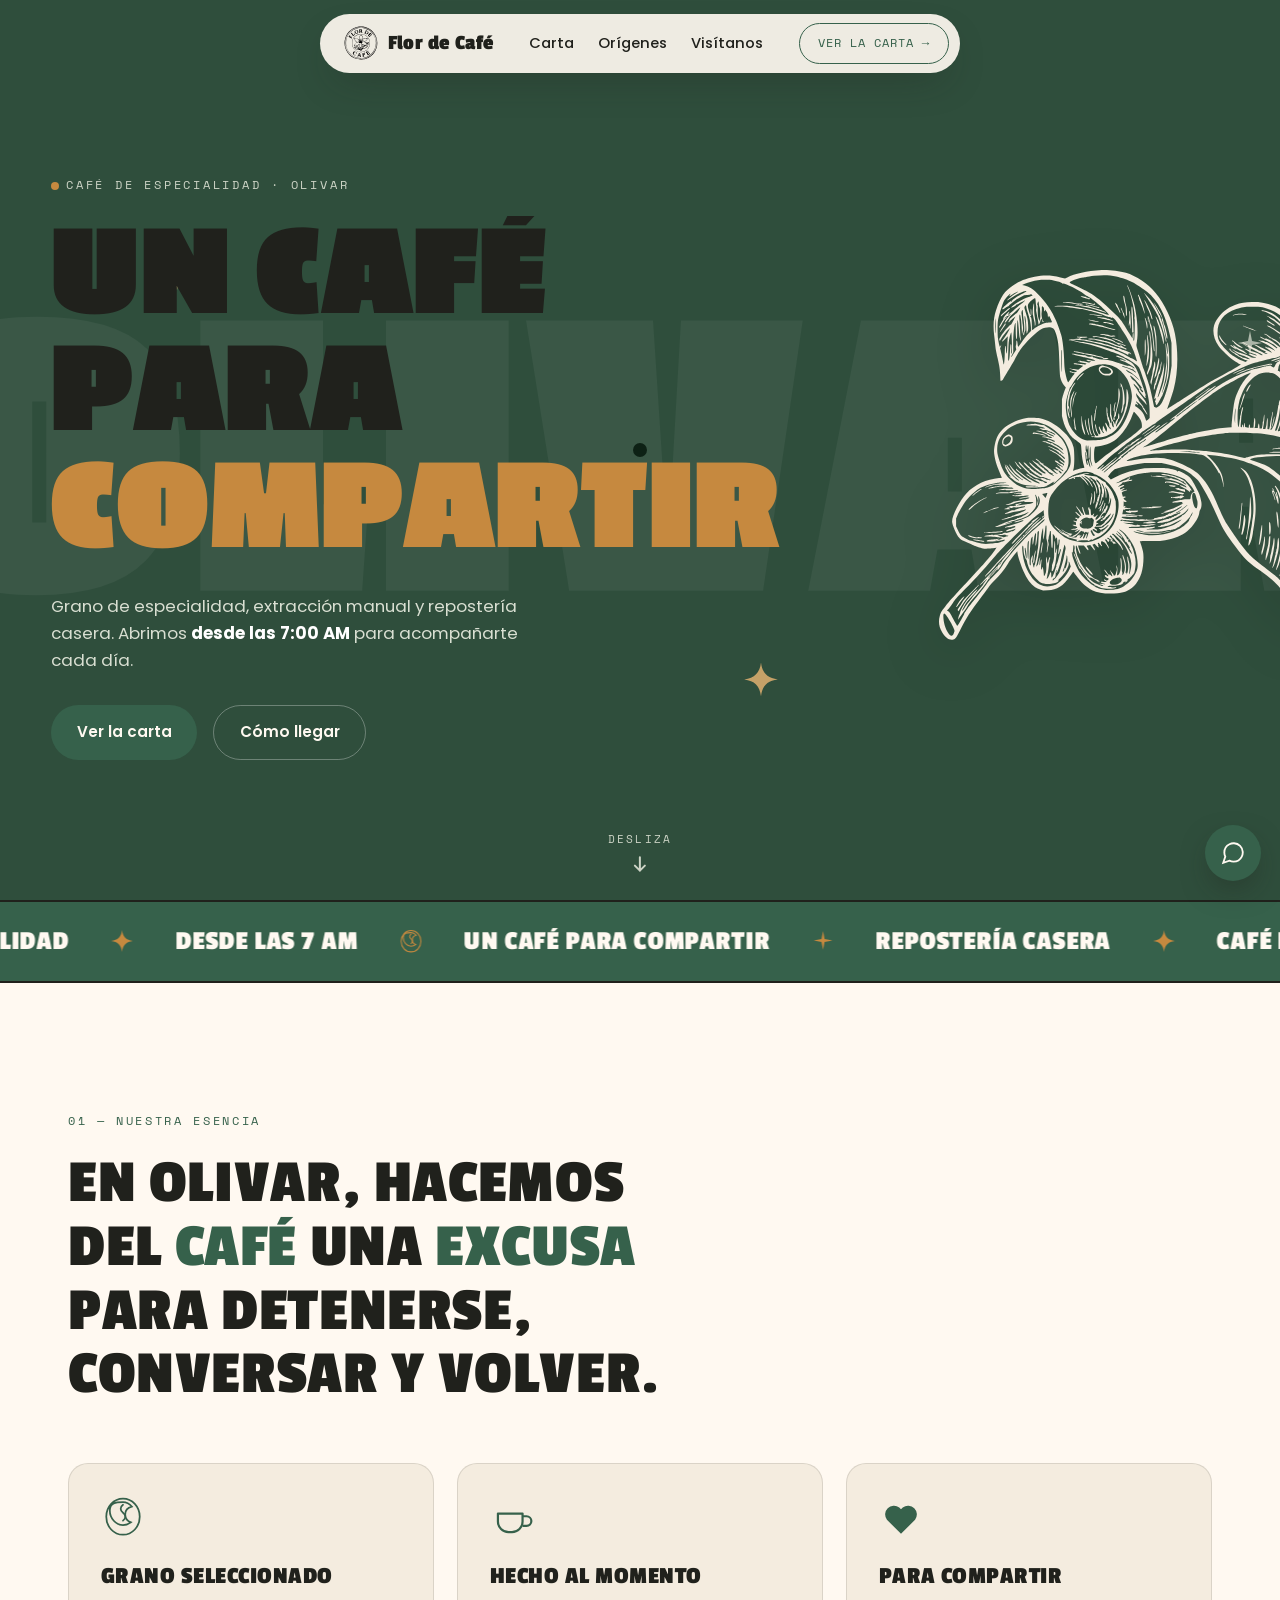
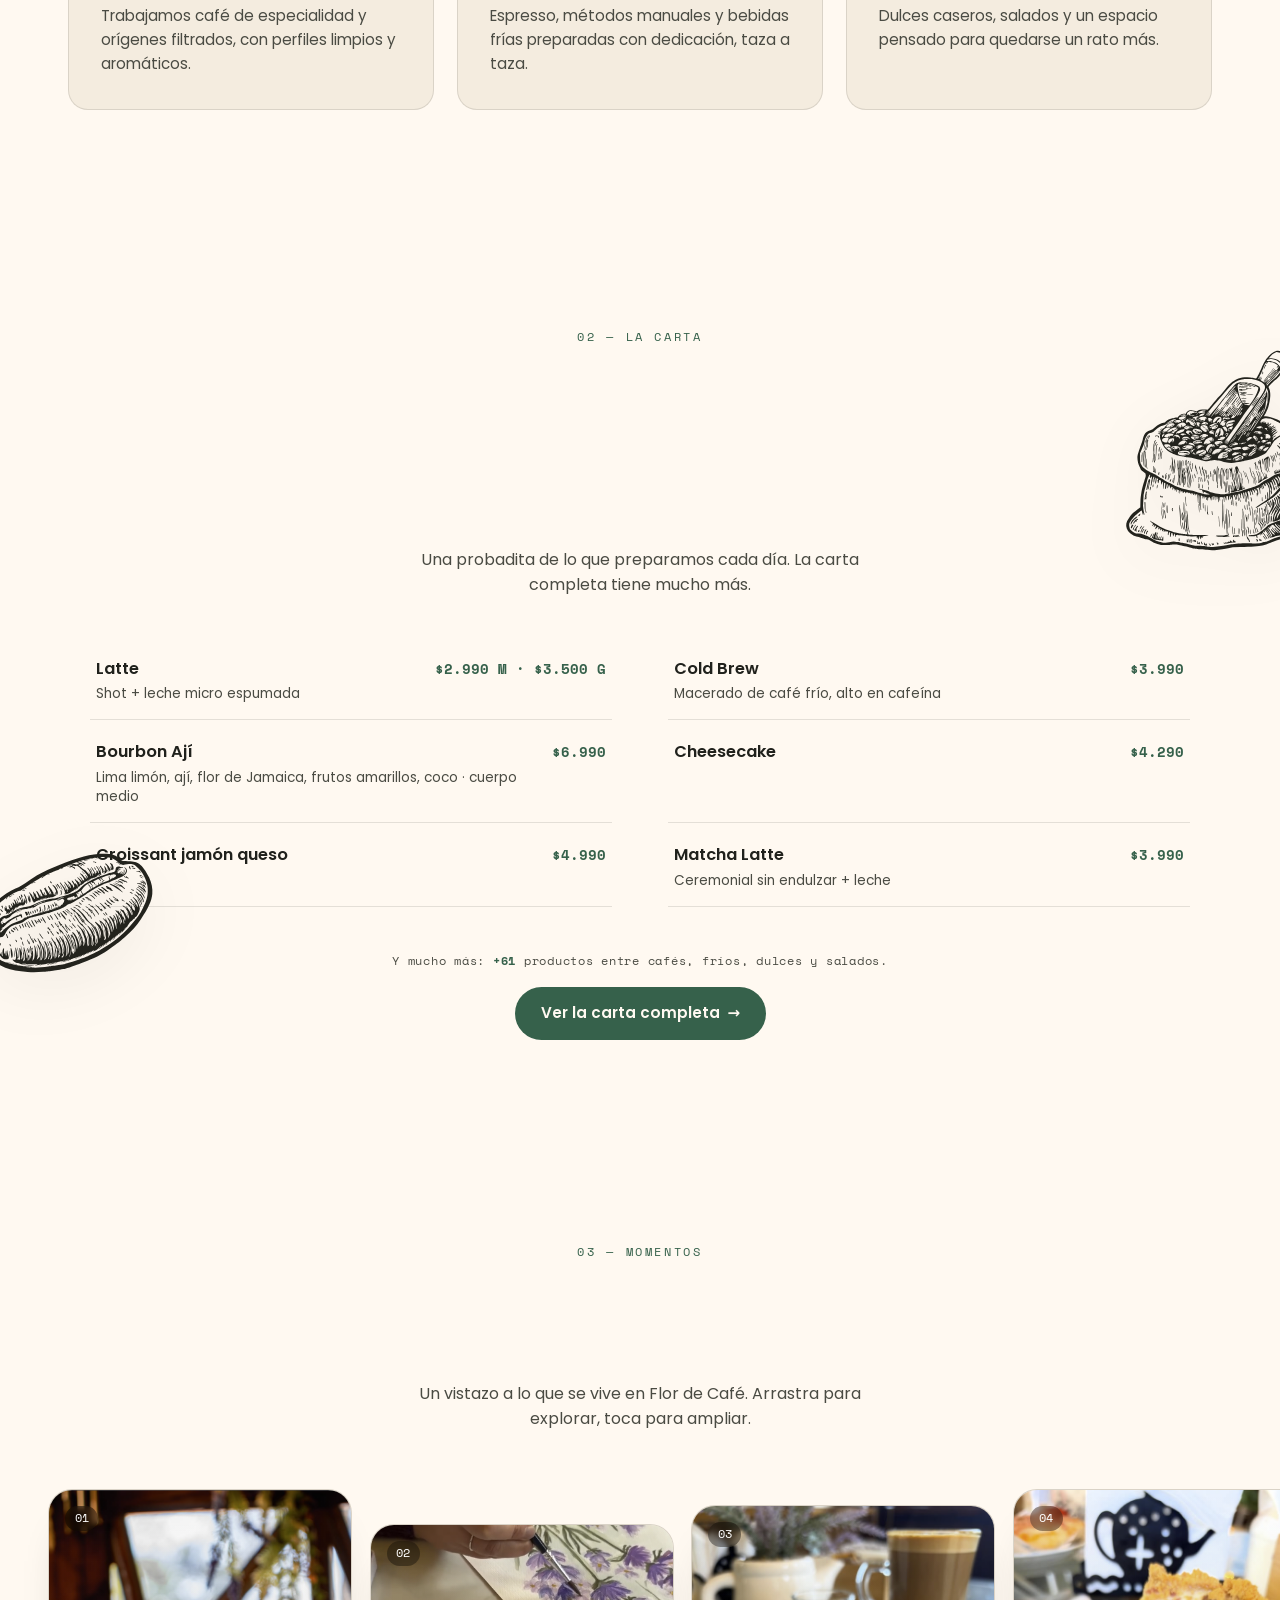
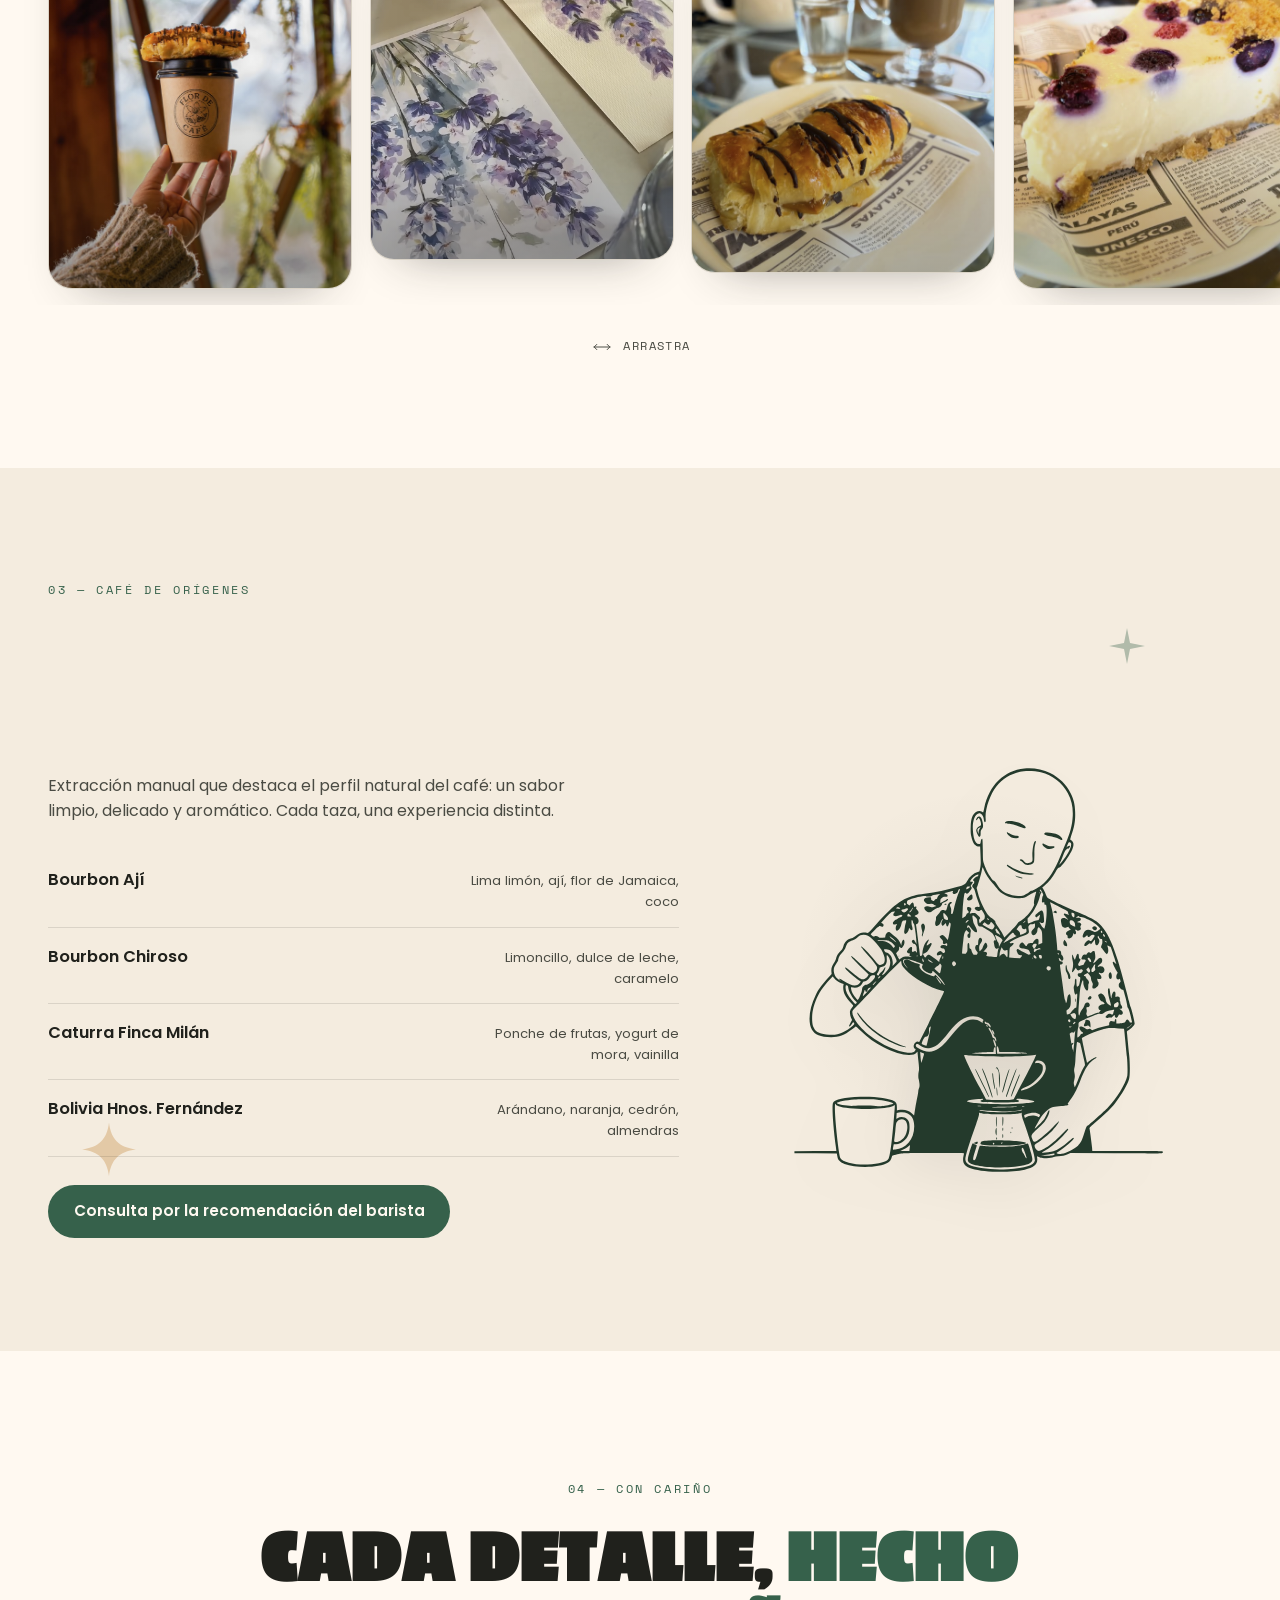
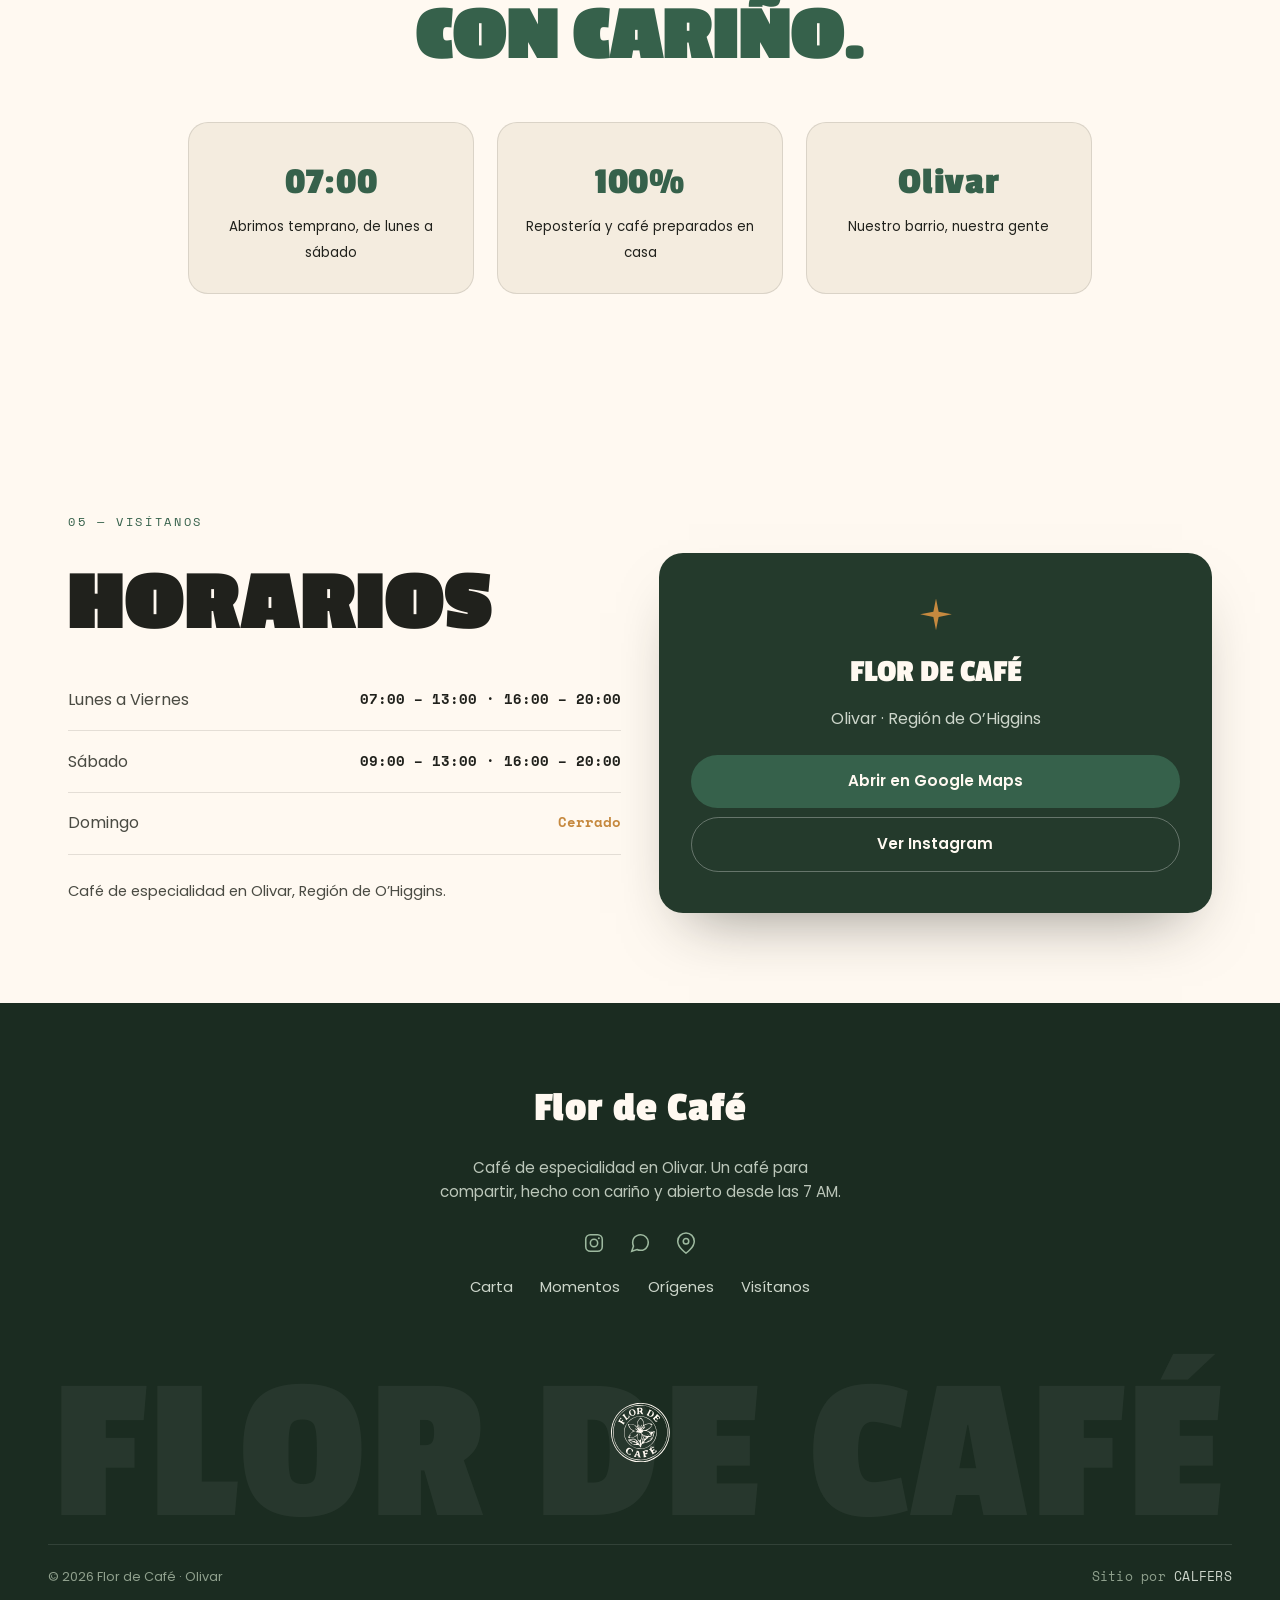
==== index.html @ e7b770cb "Initial commit: Sitio web completo Flor de Café" ====
<!DOCTYPE html>
<html lang="es">
<head>
<meta charset="utf-8">
<meta name="viewport" content="width=device-width, initial-scale=1">
<title>Flor de Café · Café de especialidad en Olivar</title>
<meta name="description" content="Flor de Café — café de especialidad en Olivar. Un café para compartir. Carta, café de orígenes, dulces y salados. Abierto desde las 7:00 AM.">
<link rel="icon" type="image/x-icon" href="favicon.ico">
<link rel="preconnect" href="/">
<link rel="stylesheet" href="assets/fonts/fonts.css">
<link rel="stylesheet" href="css/style.css">
</head>
<body>

<!-- ============ SVG SPRITE (logo + doodles) ============ -->
<svg width="0" height="0" style="position:absolute" aria-hidden="true">
  <symbol id="brand" viewBox="0 0 150 150">
    <path d="M61.5 3.4C30.2 9.5 7.2 33.8 3.1 65c-4.5 35.2 16.2 68.6 49.6 79.8 7 2.4 9.3 2.6 22.3 2.6 13.2.1 15.2-.2 22.1-2.6 15.5-5.5 28.7-15.7 37.8-29.4 18.6-27.7 15.4-66.2-7.3-90.1-9.8-10.4-21.5-17.4-34.8-20.8-8.4-2.2-23-2.7-31.3-1.1M83.8 5c27.6 3.6 49.9 22.7 58.3 50 3 9.7 3.3 28 .6 38-4 14.4-12.8 28-24.2 37.3-7.4 6.1-20.3 12.3-29.3 14.2-31.6 6.7-64.8-10.2-78.2-39.8-8.5-18.9-8.2-43.5.9-61.5 12-23.7 34.1-37.5 62.6-39 1.1-.1 5.3.3 9.3.8M65.2 8c-25.3 3.9-46.4 21.8-54.6 46.4-3 8.9-3.8 19.5-2.3 29.8 2.5 16.7 8.9 28.9 21 40.4 33.3 31.4 85.4 21.5 105.7-20.1 16.7-34 2.1-75.3-32.1-91-11-4.9-26.6-7.3-37.7-5.5m25.3 2.5c3.3.8 9.8 3.4 14.5 5.7 6.7 3.3 10.2 5.8 16.5 12.2 8.7 8.7 13 15.8 16.4 26.8 4 13.3 3.7 28.1-.9 41.8-5.2 15.6-18.7 30.9-33.3 37.9-11.2 5.5-20.6 7.4-32.2 6.8C44.3 140.2 20.8 122.1 12 96c-3.1-9-3.8-26.8-1.6-36.5C16 35.8 34.4 16.9 58 10.6c7.4-2 25-2 32.5-.1M67.5 15c-1.6.4-2.5.8-1.8.9 1.6.1 2.8 10.7 1.4 12.4-1.5 1.9-.7 2.4 2.8 1.9 2.7-.4 2.9-.6 2-3-1.9-5 1.6-5 3.8 0 .9 2 2 2.8 3.7 2.8h2.5l-2.1-3.6c-1.5-2.6-1.8-3.8-.9-4.7 1.7-1.7 1.3-5.5-.8-6.7-2.2-1.1-6.1-1.1-10.6 0m8.8 2.2C77 19.3 75.1 22 73 22c-1.6 0-2-.7-2-3 0-2.5.4-3 2.4-3 1.3 0 2.6.6 2.9 1.2m-24 1C43.6 20.5 45.5 34 54.5 34c4.9 0 8.5-3.3 8.5-7.8-.1-6.3-4.6-9.7-10.7-8m3.6 1.8c4.2 2.2 5.2 11.2 1.4 12.2-2.7.7-4.2-.1-5.8-3.2-2-3.9-1.9-7.7.3-8.9 2.1-1.3 2-1.3 4.1-.1m40.5-1.1c.7 1.1-4 11.2-5.8 12.3-.6.4-.8.8-.6 1 8 5.2 13.2 5.4 16.7.9 1.8-2.4 1.6-7.6-.4-9.3-2.4-2.1-10.7-6.2-9.9-4.9m6.7 4.1c2.3 1.3 2.4 4.1.4 7.9-1.7 3.4-4 4.5-6.6 3.1-2.4-1.3-2.4-1.1.6-7 2.8-5.5 2.8-5.5 5.6-4M32 31.5c-1.8 1.9-2 2.5-.8 2.5 1.9 0 9 8.9 8.1 10.3-1.1 1.8 1.5.2 5.6-3.6 3.5-3.2 4-4 3.1-5.7-1.5-2.7-2.8-2.5-2.3.3.3 1.4-.2 2.9-1.2 3.7-1.5 1.3-2.1.9-5.6-3-2.1-2.5-3.6-5.1-3.4-5.8.7-2-1-1.4-3.5 1.3m83-1.4c0 .9-2.2 3.6-4.8 6.1l-4.8 4.5 3.7 4.2c3.5 3.9 4 4.1 6.1 3l2.3-1.3-2.9-.6c-3.9-.7-5.6-3.4-3.4-5.6 1.7-1.8 3.8-1.2 3.8 1.2 0 1.8 1.4 1.8 3-.1 1-1.2 1-1.5-.3-1.5-2.4 0-3.1-2-1.4-3.8 2.1-2 4.4-.2 4.9 3.6.3 2.6.3 2.6 1.5.6 1.1-1.8.7-2.7-3.2-7-2.8-3.1-4.4-4.3-4.5-3.3M63.9 36.4c-10.4 2.8-19.7 10.5-25.1 20.8-3.2 6.1-3.3 6.7-3.3 17.8 0 10.8.2 11.9 3 17.5 6 11.8 17.1 20.2 29.9 22.6 12.3 2.2 26.5-2.8 35.5-12.7 6-6.6 8.9-12.5 10.4-20.9 4.9-28.5-22.1-52.7-50.4-45.1M91 39.7c11.9 5.6 19.7 15.8 22.2 29.1 3 16.1-6.4 34.3-21.4 41.6-19.2 9.3-42.5 1.1-52.1-18.3-3-6.1-3.2-7.2-3.2-17.1 0-9.2.4-11.2 2.6-16 5-10.5 15.4-19.2 26.5-21.9 7.3-1.9 18.2-.7 25.4 2.6M71.3 42.2c-1.7 1.8-3.6 5.2-4.3 7.6-1.2 4.8-.4 13.6 1.3 12.5q.9-.45.3.6c-.4.6-1.2.9-1.7.6-1.4-1-1.1.5.9 3.3 3.6 5.2 3.5 5.7-.4 1.9-4.1-3.8-5.4-4.5-5.4-2.7 0 .6 1.1 1.5 2.5 2 3 1.2 3.2 2.4.5 4.3-2.1 1.4-2 1.5.7 2.2 1.5.5 4.3.9 6.2 1 4.2.1 6.1 2.6 6.1 7.9 0 4.2-3.4 10.9-5.8 11.4-.7.1-2.1-1.3-3.3-3-1.5-2.6-1.9-4.3-1.4-7.8.3-2.4 1-4.9 1.5-5.4.6-.6 1-1.3 1-1.8 0-.4-2.2 1.5-4.8 4.1-3.5 3.5-5.9 5-8.8 5.5-2.1.4-4.7 1-5.8 1.3q-1.8.45-1.2-.6c.4-.6.2-.9-.7-.5-.8.3-1.4-.1-1.4-1 0-.8.3-1.3.7-1.1.4.3 1.6-.5 2.6-1.8l1.9-2.2-2.2 1.9c-2.8 2.4-2.9 1.1-.3-3.2 2.4-4 7.5-7.2 11.5-7.3 2.5 0 2.2-.2-1.8-1.3-5.1-1.4-11.1-6.2-10.3-8.3.3-.6-.7-2.1-2.2-3.2-2.4-1.8-2.5-2-.7-2.1 1.7 0 1.7-.2.5-1-1.1-.7-.3-1 3-1 5.2 0 13 3.2 13 5.3 0 .8.7 1.7 1.5 2.1 3.2 1.2 1.3-2.5-2.6-5.1-5.2-3.4-16.4-4.6-17.5-1.9-.4.9 0 2.4.9 3.4.8.9 2.2 3.2 3.1 5 1 1.8 3.2 4.2 5.1 5.3l3.4 2-4 3.6c-4.1 3.7-7.9 9.9-7.9 12.9 0 1.4.8 1.6 6.2 1 6.3-.8 10.4-2.3 13.2-5.1 1.5-1.5 1.6-1.3 1.6 2.2 0 3.7 4 11.3 5.9 11.3.5 0 1.1 1.8 1.3 4s.1 4-.3 4-1.6-2-2.7-4.4c-2.4-5-6.9-9.2-10.9-10-1.6-.3-5.6 0-9 .7l-6.2 1.3 3.5 4.4c5 6.4 10.2 9 18.1 9 6.2 0 6.4.1 7.5 3 1.3 3.7 3.2 3.4 3.6-.6.5-4.3 2.6-6 9-7.3 7.5-1.5 15.6-6.2 18.6-10.9 2.2-3.3 6.1-18 5.1-19.1-.3-.2-1 .1-1.7.6-2.7 2.2-9.1 2.2-13.4 0l-4.1-2 4.1-2.2c5.1-2.7 11.2-11.1 9.5-13.1-1.8-2.1-12.7-1.8-17.2.5L83 56.8V52c0-3.6-.7-5.6-3-8.8-1.7-2.3-3.6-4.2-4.3-4.2s-2.7 1.5-4.4 3.2m8.1 2.6c1.8 2.7 2.6 5.1 2.6 8.1 0 4.8-2.3 10.1-4.5 10.1-.7 0-1.6 1-1.8 2.2-.3 1.3-.5.5-.4-1.7s-.2-4-.8-4c-.5 0-.9 2-.8 4.5l.2 4.5L73 65c-.5-1.9-1-5-1.1-6.8-.1-1.9-.7-3.1-1.3-2.9-.6.3-.9 1.1-.7 1.8 1.1 4.2 1.8 7.9 1.5 7.9-.4 0-3.1-5.9-3.8-8.5-1.3-4.9 4-15.2 8-15.4.6-.1 2.3 1.6 3.8 3.7m19.3 9.8c1.3.4 2 1 1.7 1.5s.2.6 1 .3c2.5-.9 1.9.5-1.9 5.2s-12 8.5-17.3 8.1c-2.4-.2-2.7-.5-1.9-1.9.6-.9 1.6-1.6 2.1-1.5.6.1 1-.4.8-1.2s.3-1.1 1.2-.8c.9.4 1.8.1 2.2-.5.4-.7.3-.8-.4-.4-1.6 1-1.5-1.6.1-3.3.6-.8 0-.6-1.5.4-1.5.9-3 2.5-3.3 3.5-.3.9-1.5 2.6-2.7 3.6-2.1 1.9-2.1 1.9-1-.2.6-1.2.8-2.5.4-2.9-.4-.5-.2-.5.4-.2.7.4 1.7-.6 2.4-2.3 2.3-5.6 11-9.2 17.7-7.4M93 72.5c2.9 1.5 8 7.9 8 10.1 0 1.5-7.2 1.7-13.2.3-2.9-.7-6.1-2.4-8.5-4.5-3.2-2.9-3.4-3.4-1.4-2.8 1.7.4 2.1.3 1.6-.6-.4-.7.2-1.4 1.6-1.7 2.2-.6 2.2-.7.3-1.4-1.2-.5-.1-.8 3.4-.8 2.9-.1 6.6.6 8.2 1.4m14.4 4.7c-.4 1.8-1.3 3.8-2.1 4.4-1 .9-1.1 1.3-.2 1.6.8.3.7 1.3-.5 3.6-1.5 3-3 3.7-6.5 3.3-.7-.2-1 .3-.6.9s1.3.9 2.1.6 1.4-.1 1.4.4c0 .6-.5 1-1.1 1s-1.7.7-2.5 1.5-2.2 1.1-3.1.8c-1-.4-1.4-.2-1 .4.6.9-1.4 2.1-6.3 3.6-.8.2-2.4.1-3.5-.4-1.9-.7-1.9-.8-.1-.8 1.1-.1 1.6-.4 1.3-.8-1-.9 2.3-4.3 4.2-4.4 1 0 1.2-.2.4-.6-1.9-.7 1-3.3 3.9-3.4 2.2 0 2.2-.1.3-.9-1.8-.7-1.7-.8 1-1.4 7.2-1.6 8-2.1 8-4.9-.1-1.7.5-2.7 1.4-2.7.8 0 1.1-.3.8-.7-.6-.5 2-4.3 2.9-4.3.2 0 .1 1.5-.2 3.2M101 76c0 .5-.2 1-.4 1-.3 0-.8-.5-1.1-1-.3-.6-.1-1 .4-1 .6 0 1.1.4 1.1 1M81.4 87.6c-1.2 2.4-2.5 6.6-2.9 9.4-.4 2.7-1.1 5.2-1.6 5.6-1.5.9-1-9.9.6-11.9.7-1.1 1.6-3.6 2-5.8.6-3.3.9-3.7 2.4-2.7 1.6 1 1.6 1.3-.5 5.4m5.9-.5-.3 2.4 1-2.4c.6-1.3 1.3-2.1 1.7-1.8.3.4-.2 1.8-1.2 3.3-1.3 2.1-1.9 2.4-2.6 1.3s-.9-1.1-.9-.1c0 .7-.4 1-1 .7-.5-.3-1 .1-1 1 0 1 .5 1.3 1.2.9s.2.7-1.1 2.4c-2.7 3.9-3.1 4-3.1.4 0-2.1.2-2.4 1-1.2.7 1.1 1 .5 1-2.4 0-4 2.4-8 4.4-7.3.6.2 1 1.5.9 2.8M62 93.3c1.6.8 2.5 2.2 2.7 3.9.2 2.5 0 2.6-1.8 1.5-1-.6-1.9-1.5-1.9-2 0-.4.5-.5 1.2-.1s.8.3.4-.5c-.5-.8-1.2-.9-2-.2-.9.7-2.7.5-6.1-.8-3.7-1.4-4.4-2-3-2.4 3.7-.9 8-.7 10.5.6m.8 7.7c.2.5 1.1 1 2 1 1.5 0 1.5.2.2 1-3.5 2.2-13.1-.3-11.5-3.1.3-.5 0-.6-.7-.4-.8.3-2.3-.7-3.5-2.3l-2.2-3 7.7 2.9c4.2 1.6 7.8 3.3 8 3.9m5.2-1c0 .5-.2 1-.4 1-.3 0-.8-.5-1.1-1-.3-.6-.1-1 .4-1 .6 0 1.1.4 1.1 1M77.1 59.2c0 2.8.2 3 .9 1.3 1.2-2.8 1.2-4.5 0-4.5-.5 0-1 1.5-.9 3.2M93 80.9c1.4 1.1 3 2.1 3.5 2.1 1.1 0-.7-1.4-4-3.1-1.3-.7-1.2-.3.5 1m5-.1c.6 1.3 1.4 2.1 1.8 1.8.3-.4-.2-1.4-1.2-2.4-1.8-1.6-1.8-1.6-.6.6m3.5 6.2c-.3.6.1.7.9.4 1.8-.7 2.1-1.4.7-1.4-.6 0-1.3.4-1.6 1m-45.7 13.7c.7.3 1.6.2 1.9-.1.4-.3-.2-.6-1.3-.5-1.1 0-1.4.3-.6.6m15.3-22.1c0 1.1.3 1.4.6.6.3-.7.2-1.6-.1-1.9-.3-.4-.6.2-.5 1.3m2.1 1.4c0 1.9.2 2.7.5 1.7.2-.9.2-2.5 0-3.5-.3-.9-.5-.1-.5 1.8M23.1 42.8c-3.2 5-3.8 6.8-2.1 5.7 1.2-.7 9.7 4.1 10.9 6.2.7 1.3 1.1 1.2 2.5-.8 1.9-2.8 2.1-4 .4-3.4-.7.2-2.2-.2-3.3-1.1-2-1.5-2-1.5 0-3 1.7-1.3 1.8-1.6.5-2.4-1.1-.7-1.7-.4-2.2 1-.8 2.3-1.2 2.4-3.8 1-2.3-1.2-1.6-3.8 1.2-4.9 1.7-.6 1.8-.9.5-1.9-1.2-1-2-.4-4.6 3.6m77 67c-.6 1.2-.9 2.7-.6 3.2s-.4 1.4-1.5 2-2 1.5-2 2.1.4.8.9.4c1.2-.7 7.1 7.7 7.1 9.9 0 .9.3 1.6.6 1.6.4 0 8.1-4.9 10.2-6.6.2-.1.1-1.2-.3-2.3-.9-2.8-2.5-2.7-2.5.2 0 1.2-.9 2.8-2 3.4-1.6 1.1-2.1.9-3.4-.9-1.8-2.5-1.3-3.8 1.5-3.8 2.2 0 2.5-1.3.5-2.9-1-.9-1.5-.8-2 .4-.7 2-3.5 1.9-4.3-.1-.8-2.1 2.4-4.6 5-3.8 1.6.5 1.7.4.5-1.5-1.6-2.6-2-2.6-4.3-.1-2.1 2.3-4.4 2.8-2.5.5.6-.8 1-2 .8-2.7-.3-.8-.9-.5-1.7 1M44.4 113c-4.6 1.8-6.9 8.5-4.1 12 3.5 4.6 9.9 6.5 11.1 3.4.5-1.3.1-1.5-1.9-1-3.8 1-6.5-.9-6.5-4.5 0-3.2 3.8-7.9 6.4-7.9 2.3 0 4.6 2.9 4.6 5.8.1 2.6.1 2.6 1.5.8 2.2-2.9 1.9-3.8-1.8-6.2-4.1-2.8-6.7-3.5-9.3-2.4m40.4 6.7c-4.9 1.3-5.5 1.7-4.4 2.9 1.6 1.5 3.1 10.7 2.1 12.4-.7 1.1 1.6 1.2 5.5.1 2.1-.6 2.2-.8.8-1.4-1.1-.4-1.8-1.7-1.8-3.3 0-2.3.3-2.6 2.5-2.2 2.1.4 2.5.1 2.5-1.8 0-1.3-.4-2.4-1-2.4-.5 0-1 .4-1 1 0 .5-.9 1-2 1s-2-.4-2-.9-.3-1.6-.6-2.5c-.5-1.2.1-1.6 2.3-1.6 1.6 0 3.4.5 4.1 1.2.9.9 1.2.6 1.2-1.5 0-3.1-.3-3.1-8.2-1M65.5 121c.4.6-.9 3.8-2.9 7.1s-3.6 6.2-3.6 6.5c0 .2 1.5.4 3.3.4q3.3 0 1.8-.9c-2.5-1.6-.6-3.8 2.8-3.3 3.2.4 4.4 3.5 1.9 4.5-.7.3-.4.6.7.6 1.1.1 3 .4 4.2.7 2.2.6 2.2.5.9-2.2-.8-1.6-1.7-4.9-2.1-7.4s-1.2-5.1-1.7-5.8c-1.3-1.5-6.2-1.7-5.3-.2m3.5 6.7c0 .7-.9 1.3-2 1.3-2.3 0-2.4-.4-.9-3.2.9-1.7 1.3-1.8 2-.7.5.8.9 2 .9 2.6"/>
  </symbol>
  <symbol id="d-bean" viewBox="0 0 100 100"><path d="M50 6C29 6 12 24 12 47s17 41 38 41 38-18 38-41S71 6 50 6Zm0 8c8 0 15 4 20 10-9 2-15 9-15 18 0 8 5 15 13 18-5 4-11 6-18 6-16 0-30-15-30-33S34 14 50 14Z" fill="none" stroke="currentColor" stroke-width="4"/><path d="M50 20c-7 5-7 13 0 18s7 13 0 18" fill="none" stroke="currentColor" stroke-width="4" stroke-linecap="round"/></symbol>
  <symbol id="d-spark" viewBox="0 0 100 100"><path d="M50 4c3 26 16 39 42 42-26 3-39 16-42 42-3-26-16-39-42-42 26-3 39-16 42-42Z" fill="currentColor"/></symbol>
  <symbol id="d-star" viewBox="0 0 100 100"><path d="M50 8l6 30 30 6-30 6-6 30-6-30-30-6 30-6z" fill="currentColor"/></symbol>
  <symbol id="d-cup" viewBox="0 0 100 100"><path d="M18 40h56v18a24 24 0 0 1-24 24H42a24 24 0 0 1-24-24z" fill="none" stroke="currentColor" stroke-width="5" stroke-linejoin="round"/><path d="M74 46h9a11 11 0 0 1 0 22h-9" fill="none" stroke="currentColor" stroke-width="5"/></symbol>
  <symbol id="d-heart" viewBox="0 0 100 100"><path d="M50 86 18 54a20 20 0 0 1 28-28l4 4 4-4a20 20 0 0 1 28 28z" fill="currentColor"/></symbol>
  <symbol id="d-arrow" viewBox="0 0 24 24"><path d="M12 4v16M6 14l6 6 6-6" fill="none" stroke="currentColor" stroke-width="2.4" stroke-linecap="round" stroke-linejoin="round"/></symbol>
</svg>

<div class="cursor" aria-hidden="true"></div>

<!-- ============ PRELOADER ============ -->
<div class="preloader" id="preloader">
  <div class="pre-inner">
    <svg class="pre-logo"><use href="#brand"/></svg>
    <div class="pre-word">FLOR DE CAFÉ</div>
    <div class="pre-bar"><span></span></div>
  </div>
</div>

<!-- ============ NAV ============ -->
<header class="nav" id="nav"><div class="nav-inner">
  <a href="#hero" class="nav-brand" data-cursor>
    <svg class="nav-logo"><use href="#brand"/></svg>
    <span>Flor de Café</span>
  </a>
  <nav class="nav-links">
    <a href="carta.html" data-cursor>Carta</a>
    <a href="#origenes" data-cursor>Orígenes</a>
    <a href="#visita" data-cursor>Visítanos</a>
  </nav>
  <a href="carta.html" class="nav-cta" data-cursor>
    Ver la Carta <span>→</span>
  </a>
</div></header>

<main>

<!-- ============ HERO ============ -->
<section class="hero" id="hero">
  <div class="hero-island" id="heroIsland">
    <div class="hero-bg-word" aria-hidden="true">OLIVAR</div>

    <div class="hero-doodle d1"><svg><use href="#d-spark"/></svg></div>
    <div class="hero-doodle d3"><svg><use href="#d-star"/></svg></div>
    <div class="hero-doodle d4"><svg><use href="#d-spark"/></svg></div>

    <div class="hero-inner">
      <div class="hero-copy">
        <div class="eyebrow" data-reveal>
          <span class="dot"></span> Café de especialidad · Olivar
        </div>
        <h1 class="hero-title">
          <span class="line"><span>Un café</span></span>
          <span class="line"><span>para</span></span>
          <span class="line accent"><span>compartir</span></span>
        </h1>
        <p class="hero-sub" data-reveal>
          Grano de especialidad, extracción manual y repostería casera.
          Abrimos <b>desde las 7:00 AM</b> para acompañarte cada día.
        </p>
        <div class="hero-actions" data-reveal>
          <a href="carta.html" class="btn btn-solid" data-cursor>Ver la carta</a>
          <a href="#visita" class="btn btn-ghost" data-cursor>Cómo llegar</a>
        </div>
      </div>

      <div class="hero-art">
        <img class="hero-illustration" src="assets/img/ramacafe.svg" alt="Rama de café en Flor de Café">
      </div>
    </div>

    <div class="scroll-cue" data-cursor>
      <span>Desliza</span>
      <svg><use href="#d-arrow"/></svg>
    </div>
  </div>
</section>

<!-- ============ MARQUEE ============ -->
<div class="marquee" aria-hidden="true">
  <div class="marquee-track">
    <span>Café de especialidad</span><svg class="mq-i"><use href="#d-spark"/></svg>
    <span>Desde las 7 AM</span><svg class="mq-i"><use href="#d-bean"/></svg>
    <span>Un café para compartir</span><svg class="mq-i"><use href="#d-star"/></svg>
    <span>Repostería casera</span><svg class="mq-i"><use href="#d-spark"/></svg>
    <span>Café de especialidad</span><svg class="mq-i"><use href="#d-bean"/></svg>
    <span>Desde las 7 AM</span><svg class="mq-i"><use href="#d-star"/></svg>
    <span>Un café para compartir</span><svg class="mq-i"><use href="#d-spark"/></svg>
    <span>Repostería casera</span><svg class="mq-i"><use href="#d-bean"/></svg>
  </div>
</div>

<section class="intro" id="intro">
  <div class="intro-index mono" data-reveal>01 — Nuestra esencia</div>
  <h2 class="intro-lead">
    <span data-reveal-word>En</span> <span data-reveal-word>Olivar,</span>
    <span data-reveal-word>hacemos</span> <span data-reveal-word>del</span>
    <span data-reveal-word class="hl">café</span> <span data-reveal-word>una</span>
    <span data-reveal-word class="hl">excusa</span> <span data-reveal-word>para</span>
    <span data-reveal-word>detenerse,</span> <span data-reveal-word>conversar</span>
    <span data-reveal-word>y</span> <span data-reveal-word>volver.</span>
  </h2>
  <div class="intro-cards">
    <article class="icard" data-reveal>
      <svg class="icard-i"><use href="#d-bean"/></svg>
      <h3>Grano seleccionado</h3>
      <p>Trabajamos café de especialidad y orígenes filtrados, con perfiles limpios y aromáticos.</p>
    </article>
    <article class="icard" data-reveal>
      <svg class="icard-i"><use href="#d-cup"/></svg>
      <h3>Hecho al momento</h3>
      <p>Espresso, métodos manuales y bebidas frías preparadas con dedicación, taza a taza.</p>
    </article>
    <article class="icard" data-reveal>
      <svg class="icard-i"><use href="#d-heart"/></svg>
      <h3>Para compartir</h3>
      <p>Dulces caseros, salados y un espacio pensado para quedarse un rato más.</p>
    </article>
  </div>
</section>

<!-- ============ CARTA ============ -->
<section class="carta" id="carta">
  <div class="carta-deco-left" data-reveal><img src="assets/img/granocafe.svg" alt="Grano de café"></div>
  <div class="carta-deco-right" data-reveal><img src="assets/img/sacocafe.svg" alt="Saco de café"></div>

  <div class="carta-head">
    <div class="intro-index mono" data-reveal>02 — La carta</div>
    <h2 class="section-title" data-reveal>Un adelanto de<br>nuestra <em>Carta</em></h2>
    <p class="section-desc" data-reveal>Una probadita de lo que preparamos cada día. La carta completa tiene mucho más.</p>
  </div>

  <div class="carta-preview" id="cartaPreview"></div>

  <div class="carta-more" data-reveal>
    <div class="more-note">Y mucho más: <b id="menuCount">+40</b> productos entre cafés, fríos, dulces y salados.</div>
    <a href="carta.html" class="btn btn-solid" data-cursor>Ver la carta completa <span aria-hidden="true">→</span></a>
  </div>
</section>

<!-- ============ MOMENTOS (galería) ============ -->
<section class="momentos" id="momentos">
  <div class="m-head">
    <div class="intro-index mono" data-reveal>03 — Momentos</div>
    <h2 class="section-title" data-reveal>Momentos de <em>café</em></h2>
    <p class="section-desc" data-reveal>Un vistazo a lo que se vive en Flor de Café. Arrastra para explorar, toca para ampliar.</p>
  </div>
  <div class="m-track-wrap" id="mWrap">
    <div class="m-track" id="mTrack"></div>
  </div>
  <div class="m-hint" data-reveal>
    <svg viewBox="0 0 40 14" fill="none" stroke="currentColor" stroke-width="1.5" stroke-linecap="round"><path d="M8 7H32M8 7l4-4M8 7l4 4M32 7l-4-4M32 7l-4 4"/></svg>
    Arrastra
  </div>
</section>

<div class="m-modal" id="mModal" aria-hidden="true">
  <button class="m-close" id="mClose" aria-label="Cerrar">
    <svg viewBox="0 0 24 24" fill="none" stroke="currentColor" stroke-width="2" stroke-linecap="round"><path d="M6 6l12 12M18 6L6 18"/></svg>
  </button>
  <figure><img id="mModalImg" src="" alt=""><figcaption id="mModalCap"></figcaption></figure>
</div>

<!-- ============ ORÍGENES (dark) ============ -->
<section class="origenes" id="origenes">
  <div class="or-doodle od1" data-parallax="-50"><svg><use href="#d-star"/></svg></div>
  <div class="or-doodle od2" data-parallax="60"><svg><use href="#d-spark"/></svg></div>
  <div class="or-grid">
    <div class="or-copy">
      <div class="intro-index mono" data-reveal>03 — Café de orígenes</div>
      <h2 class="or-title" data-reveal>El rey de los <em>filtrados</em></h2>
      <p class="or-lead" data-reveal>
        Extracción manual que destaca el perfil natural del café: un sabor
        limpio, delicado y aromático. Cada taza, una experiencia distinta.
      </p>
      <ul class="or-list">
        <li data-reveal><b>Bourbon Ají</b><span>Lima limón, ají, flor de Jamaica, coco</span></li>
        <li data-reveal><b>Bourbon Chiroso</b><span>Limoncillo, dulce de leche, caramelo</span></li>
        <li data-reveal><b>Caturra Finca Milán</b><span>Ponche de frutas, yogurt de mora, vainilla</span></li>
        <li data-reveal><b>Bolivia Hnos. Fernández</b><span>Arándano, naranja, cedrón, almendras</span></li>
      </ul>
      <a href="carta.html#origenes" class="btn btn-solid" data-cursor>Consulta por la recomendación del barista</a>
    </div>
    <div class="or-art">
      <svg class="fill-dark" xmlns="http://www.w3.org/2000/svg" viewBox="0 0 1254 1254"><path d="M738.5 113c-50.6 5.3-87.2 41.3-99.6 98-1.2 5.8-2.4 10.6-2.5 10.8s-1.4-.4-2.9-1.4c-3.9-2.5-10.9-2.1-15.1.9-8.9 6.3-12.4 16-13.1 36.2-.4 10.5-.1 16.2 1.1 22.8 1.6 8.4 4.9 17.3 7.8 20.8 2.3 2.9 8.2 5.9 11.4 5.9h3.1l.8 17.2c1.1 24.8 1 28.6-.9 37l-1.7 7.5-4.2 1.3c-10.8 3.2-20.6 11.6-26.5 22.8-4 7.4-7.2 9.4-23.2 14.1-28.8 8.3-53.1 13.4-82.6 17.1-21.1 2.6-33.5 5.9-45.9 11.9-23.1 11.3-38.7 25.2-80.4 71.4-9.8 10.8-13.8 14.6-15 14.2-.9-.4-4-.9-6.8-1.2-7.9-.9-13.5 1.2-21.3 7.7-4.7 3.9-8.4 6.1-11.6 6.9-11.2 2.9-16.6 8-20.5 19.9-1.7 5.4-3.3 7.9-8 12.7-5.7 5.9-8.9 11.7-10.4 18.5-.4 1.9-2.6 6.5-5 10.1-5.2 7.8-7 14-6.2 21.5l.6 5.6-10.9 12.3c-15 17.1-22.3 27.1-28.6 39.8-16.2 32.3-20.1 66.8-9.7 86 7.3 13.4 21 18.8 47.8 19 19.6.1 33.2-4.9 50.4-18.4 5.1-4.1 9.9-7.8 10.5-8.3.8-.5 5.1 3.1 12.6 10.6 16.9 16.8 35.4 30.2 56.9 41.2 23.6 12.1 46.1 18.9 62.6 19 10.5.1 15.5-1.4 19-5.5 1.4-1.7 2.5-2.7 2.6-2.2 0 .4 1 10.3 2.2 22 2 18.1 2.1 21.9 1 26.5-1.5 6.6-1.6 15.8-.2 19.5.6 1.5 1.4 6.2 1.8 10.3.6 6 .4 8.3-1.1 12.2-1 2.7-1.8 6.3-1.8 8.2 0 1.8-1.1 8.2-2.4 14.2s-3.7 18.7-5.2 28.1l-2.7 17.2-5.3-4.9c-6.9-6.2-14.2-9.1-23.8-9.2-4 0-8.6.3-10.4.7l-3.2.7v-7.7c0-8.8-1.5-12.4-6.2-15.3-11.7-7.2-50.4-12.1-84.8-10.8-39.9 1.5-63.4 6.7-67.6 14.8-3.3 6.3-.1 56.7 7 110l1.2 9.8-52 .2-52.1.3v5l52.6.3 52.6.2 1.3 7.3c1.1 6.6 1.6 7.6 5.9 11.8 3.3 3.2 6.8 5.3 11.8 7.1 30.5 11.4 87.9 9.6 108.5-3.4 4.8-3 7.9-7.9 9.3-14.5.5-2.8 1.2-3.3 4.3-3.9 2-.3 8-1.5 13.2-2.7 9.2-2.1 12.2-2.2 85.8-2.4 72.6-.3 76.3-.3 75.8 1.4-.3 1-1 4.8-1.7 8.5-2.6 15.4 3.2 23.1 21.6 28.7 30 9.3 94.3 10.6 131 2.5 23.1-5 33-14.1 31-28.5l-.7-4.7 6.3 2.5c5.7 2.3 7.2 2.5 17.8 2.1 8.9-.3 13-1 17.6-2.7 4.1-1.6 7.9-2.2 12.1-2.1 6.9.1 15.9-1.9 24-5.5l5.4-2.4 113.8.6c101.3.5 113.8.4 115-.9.7-.9 1-2.3.6-3.2-.6-1.5-8.2-1.6-87.9-1.6h-87.2l-.6-8.7c-.7-8.2-5-40.5-6.2-46.4-.6-2.5 1-4.1 17.7-18.5 22.8-19.8 37.6-34.5 45.7-45.2 17.3-23 31.3-47 34.8-60.2 2.4-8.7 2.4-38.5.1-60-1-8.5-2.4-23.4-3.3-33-.8-9.6-1.8-19.4-2.1-21.6-.5-4.2-.5-4.2 4.9-7.2 6.2-3.5 13.3-11.1 14.2-15.1.6-3-7.6-37.3-10.2-42.5-.9-1.6-2.6-7.7-3.9-13.5-4.2-18.8-20.1-76.9-27.4-100.6-11.7-37.7-22.6-62.4-35.5-79.7-12.3-16.6-23.3-23.5-65.6-41.2-25.9-10.7-63.5-28.6-71.9-34.2-2.6-1.8-4.1-3.7-5-6.7-1.5-5-6.6-15.5-8.8-18-.8-.9-1.3-1.8-1.1-2 .2-.1 3.4-2.9 7.1-6.1 9-7.6 18.2-19.3 25.4-32.1 3.9-6.8 6.6-10.6 8-10.9 3.7-1 7.2-4.5 16.3-16.5 15.5-20.7 22.5-36.2 20.2-44.8-1-3.7-4.2-7.5-7.3-8.5-.6-.2.4-4.4 2.5-10.8 8-23.5 10.2-37.1 9.4-58.4-.6-18.8-3.4-30.3-11.2-46.1-10.6-21.8-27.9-38.8-51.1-50.4-18.5-9.2-42.6-13.4-63.9-11.1m41 9.4c29.1 7.6 53.5 26.5 67.1 52 9.4 17.7 13 34.7 12.1 56.5-1 22.4-6.5 43.2-18.7 70.6-3.4 7.7-8.7 20.3-11.7 28-14.4 36.5-29.3 59.3-48.3 74-8 6.1-21.7 13.8-23.4 13.2-.9-.4-3.3.8-5.8 2.8-2.4 2-7.2 5-10.8 6.8-6.1 3-7.1 3.2-17 3.1-9.1 0-11.8-.5-20-3.3-17.2-5.9-22.1-9.6-32.3-25.2-4.2-6.4-6.7-9.3-7.9-9.1-2.2.3-11.6-12.8-17.3-24.3-2.4-5-5.7-13.1-7.2-18-2.6-8.7-2.7-9.8-2.9-34.9-.1-14.3-.6-26.2-1.2-26.8-1.5-1.5-3.4 1.8-4.1 7.4-.6 5-.8 5.3-3.7 5.6-5.6.5-10.7-5.6-13.2-15.8-.6-2.5-1.6-9.3-2.2-15.2-2.4-23.6 3.7-43 14-45.3 5.7-1.3 11.4 4.9 12.5 13.5.9 6.8 2.2 9.5 4 8 1.1-.9 1.3-3.1.8-10.3-1.4-21.8 11.2-58.6 26.7-78.1 14.9-18.8 35.4-31.5 59-36.7 12.8-2.8 37.7-2.1 51.5 1.5m74.7 176.1c2.4 5.3-2.2 17.4-12.6 32.9-5.4 8.1-15.7 20.8-16.3 20.2-.2-.1 1-2.9 2.6-6.2 1.5-3.2 4.8-11 7.1-17.2 3.3-8.7 5.1-12 7.8-14.3 2.4-2.1 3.7-2.7 4.2-1.9.8 1.2 5-3.8 5-5.9 0-1.8-3.5-1.3-6.3.9l-2.6 2.1 2.1-5.3c1.2-2.9 2.6-5.9 3.1-6.6 1.6-2 4.7-1.4 5.9 1.3m-216 66.8c3.4 9.1 12.5 22.9 21.5 32.7 3.8 4.1 8.3 9.5 10 12 5.1 7.5 12.8 13.9 21.6 18 12.3 5.7 19.4 7.4 32.2 7.3 12.1 0 16.5-1.1 23.8-6.1 6.8-4.7 20.7-11.4 20.7-10 0 .7-.9 4-1.9 7.3-3 9.4-4.7 21.3-3.4 22.6 1.4 1.4-1.6 7.8-8.2 17.9-5.4 8.1-18.5 21-24.5 24-5.8 2.9-7.9 4.8-9.4 8.5-.7 1.6-8.1 9.8-16.5 18.1l-15.2 15-4.1-7.9c-2.3-4.4-7.5-12.7-11.5-18.4-4-5.8-7.1-10.9-6.8-11.4 1.1-1.7-1.5-4.8-8.3-9.7-9-6.5-12.7-11.2-20.1-25.2-7.5-14.3-12.4-27-15.6-40.2l-2.5-10.2 2.5-6.1c2.9-7.4 8.8-28.6 10.6-38.4.7-3.9 1.6-7.1 1.9-7.1s1.7 3.3 3.2 7.3m-14.1 13.4c-.5 1.8-1.4 2.7-2.9 2.8-2 .1-7.2 4.1-9.4 7-1.3 1.7-.9 3.5.7 3.5 1 0 1.5 1.1 1.5 3.5 0 2.3-.5 3.5-1.3 3.5-1.5 0-3.7 4.1-3.7 6.6 0 .9 1.3 2.8 2.9 4.3 2.3 2.2 3.4 4.8 5.4 13.2 1.4 5.7 4.6 15.4 7 21.6 4.8 12.2 4.7 13-1.7 11.7-2.3-.4-3.9 0-5.6 1.4-2.9 2.3-2.2 4.5 2.2 7.2 3.9 2.4 6.7 2.5 9.4.5 1-.8 2.4-1.5 3-1.5.7 0 2.9 3 5.1 6.7 3.4 5.9 3.9 7.4 3.5 11.5-.3 4-.9 5.1-4 7.4-2.1 1.5-4.7 3.8-5.9 5.2-2.6 3.1-3.2 2.7-4-2.2-.4-2.7-.1-4.2 1.2-5.5 2.4-2.7 1.8-4-4.8-9.9-5.1-4.6-6.2-5.2-10.1-5.2-2.5 0-5.6.4-7 1-3.2 1.2-3.4-.1-.6-5.5 1.1-2.2 2-4.7 2-5.7 0-2.4-4.3-5-7.7-4.6-2.3.2-2.9.8-3.1 3.5-.2 2.5.3 3.9 2.3 5.7 2.9 2.7 2.5 5.1-1.1 6-1.7.5-2.6 1.6-3.1 3.7-.4 2-1.9 3.9-4.9 5.9-2.3 1.7-4.5 3-4.8 3s-.3-2.6-.1-5.8c.2-3.1.6-11.3 1-18.2.8-14.6 3.1-33.8 4.5-37.6 1-2.5 1.2-2.6 2.9-1 3.4 3.1 5.6 1.9 11.4-6.2 4.2-5.9 4.4-6.8 2-9.4-1.6-1.7-1.5-2.1 1.5-6.4 1.8-2.4 3.2-4.9 3.2-5.4 0-.6-1.6-1-3.5-1s-3.5-.2-3.5-.5c0-3.5 9.7-13.6 15.3-16 4.8-2.1 5.6-1.9 4.8 1.2M602.8 408c-1.5 2.3-7.4 5.7-8.4 4.7-.4-.3-.1-2 .6-3.7 1.1-2.6 1.7-3 5.1-3 3.6 0 3.8.1 2.7 2m-26.3 11.3c-3.7 8.1-8.9 25.1-13 42.9-1.4 6.5-3 11.8-3.5 11.8s-1.5.2-2.2.5c-1.1.4-1.3-.8-1-6.4.3-5.7 0-7.9-1.7-11.4-2.4-5-2.1-6.9 1.6-8.6 2.4-1.1 2.5-1.4 1.1-2.7-1.2-1.2-2.1-1.3-3.4-.6-3.7 2-5.6 5.1-7.4 12.2-1 4-2.3 7.7-2.8 8.2-.7.7-2.3.5-4.6-.3-4.5-1.6-7.8-.3-10.6 4.3-1.1 1.8-3.8 5.3-6 7.7-3.5 3.8-4.1 4.9-3.9 8.5.1 2.2-.3 5.1-.9 6.3-1.6 2.8-1.5 9.6 0 11.1 3.7 3.7 10.7-.9 12.7-8.4.6-2.2 2.2-5.1 3.6-6.4 3.1-2.9 3.2-1.8.3 2.3-2.8 3.8-3 9.9-.5 12.4 1.6 1.7 1.9 1.6 5.4-2l3.8-3.7 1 4.3c1.4 5.8 3.5 5.4 6.1-1.1 2-5.1 2.1-5.2 3.8-3.3 1.7 1.8 1.6 2.8-1.4 20.2-1.7 10.1-3.6 19.1-4.2 20.2-.9 1.8-1.1 1.7-2.8-.9-2.3-3.8-8-9-10.6-9.8-2.2-.7-7.4 2.6-7.4 4.6 0 .5 2 2.9 4.5 5.3 4 3.9 4.3 4.7 3.8 7.9-.5 3.1-.2 3.7 1.8 4.5 1.7.6 2.9.5 4-.5 2.9-2.6 4.9-1.7 4.9 2.1 0 3.2-1.4 4.8-2.2 2.5-.2-.6-2.7-1.3-5.6-1.7-4.2-.5-5.6-.2-7.2 1.2-3.9 3.5-1.5 7.5 4.3 7.5 3 0 4.3 1.5 5.1 6.1.6 3.2.3 3.7-2 4.7-2.3 1.1-2.8.9-5.4-1.8-3.3-3.5-4.4-3.7-8.7-1-3.8 2.3-5.3 6.5-3.1 8.7 1.3 1.3 2 1.3 5.4-.2 6.4-2.6 6.9-1.4 2.9 6.2-2.4 4.6-3.4 7.5-3 9.1.5 2-.3 1.6-5.7-2.6-3.5-2.7-9.6-7-13.6-9.7-7-4.6-7.3-4.7-9.7-3.1-1.4.9-3.2 2.7-4.1 4.1s-2 2.2-2.5 1.9c-.8-.5-4.9-7.8-4.9-8.7 0-.2 1.8-.9 3.9-1.6 4.8-1.4 8.5-5.4 14-15.5 3.3-6.1 4-8 3.1-9.1-1-1.2-1.6-1.2-3.9-.1-1.4.8-3.5 2.3-4.5 3.5-4.6 5-4.9 0-.5-7.2 1.8-3 2.7-5.3 2.1-5.9-1.1-1.1-7.4 5.7-10.1 11.1-2.9 5.6-6 18-5.8 22.9.1 2.7-.4 4.8-1.5 5.8-2.2 2.3-4.8 1.1-4.8-2.2 0-1.4-.7-7.2-1.4-12.8-.8-5.5-2.4-18.2-3.6-28.1-2.2-18.8-3.7-29.8-4.6-32.8-.3-1.1 0-1.7 1-1.7 2.3 0 5.6-5 5.6-8.5 0-3.7-2.9-7.9-7.1-10-3.9-2-3.7-3 1-4.9 7-2.7 7.9-7.2 2.6-12.2-3.1-2.9-3.4-3.7-2.5-5.4 1.5-2.7.4-4.3-2-3-3.1 1.6-3.6 1.2-3.9-3.2-.2-4.2-1.5-6.8-3.3-6.8-.6 0-2.5 1.6-4.3 3.5l-3.2 3.6-3.6-2.3c-2.4-1.5-3.4-2.8-3-3.8.3-.8.6-2.5.6-3.7-.1-1.8 1.2-2.7 7.1-5.1 11.1-4.6 38-10 40.1-8.1 1.5 1.5 12.1 1.1 13.5-.5 1.1-1.5 6.6-2.8 16.5-4.1l4.9-.7-3.2 3c-1.8 1.7-3.5 4.4-3.8 6-.5 2.3-1.3 3.1-3.4 3.6-1.8.3-3.1 1.4-3.7 3-.8 2.4-.9 2.4-4.5.9-3.4-1.3-3.8-1.9-3.8-4.9s-.3-3.4-2.7-3.6c-12.9-.7-19.6 5.9-12.5 12.4 4.3 4.1 6.7 4.9 12.4 4.2 4.6-.5 6-.2 10.6 2.4l5.4 3-5.7 1.8c-4.9 1.5-6.2 1.6-8.9.5-5.3-2.2-7.6-2.4-11.7-1.1-3 1-3.9 1.8-3.9 3.6 0 3.2 5.5 9.2 9.4 10.2 4.4 1.2 7 .4 11.3-3.3 4.5-3.8 11.4-7.5 14.2-7.5 3.1 0 9.1-5.8 9.1-8.7 0-2 1-2.9 5.8-5 6.4-2.9 9.2-5 9.2-7 0-1.8-2.9-1.6-3.7.3-.4 1.1-14 8.4-15.7 8.4 0 0 .1-2.3.3-5.1.3-4.6.7-5.3 4.4-8 3.5-2.6 4.7-2.9 8.3-2.3 3.7.5 4.3.3 4.9-1.5.8-2.8-.1-4-4.2-5.8-1.9-.8-3.3-1.6-3.1-1.8.6-.6 19-5.5 20.6-5.5.9 0 1 .4.1 1.9-1.4 2.2-.6 4.9 1.7 5.8.9.3 3.6-.4 6-1.5 3.5-1.8 4.5-2.8 5.4-6.1 1-3.7 2-4.8 4.7-5 .7-.1-.2 2.9-2.2 7.2m206.9 2.3c2.5 5 2.6 5.8 1.3 7.2-.9 1-1.8 4.8-2.2 8.9-.7 6.2-.5 7.4.9 7.9.9.3 2.3.1 3-.6 1.2-.9 1.5-.5 1.8 2.7s.6 3.8 2.5 3.6c2-.2 2.2.3 2.9 7.4 1.2 13.8-1.3 41.1-4.7 50l-1 2.6-3.4-3.3c-1.8-1.8-3.9-4.7-4.6-6.4s-1.9-3.9-2.7-4.9c-1.3-1.5-1.3-1.7.1-1.7 1 0 1.7.4 1.7 1 0 1.4 5.3 1.2 7.2-.3 1.5-1 1.6-2.7.9-12.8-1-16.2-3.9-20.2-10.8-14.6-1.5 1.3-4 3.1-5.5 4-4.2 2.7-6.2 6.1-4.8 8.6 1.5 2.9 2.4 2.7 7-1.5 2.2-2 4.3-3.5 4.5-3.2.2.2-.3 3.3-1.3 6.9-1.7 6.3-1.8 6.4-5.7 7-2.2.3-7.8 2.2-12.4 4.2-4.7 2-9 3.7-9.7 3.7-.8 0-1.3-2.1-1.6-6.3l-.3-6.2 5.1-5.6c10.5-11.5 21.9-33.4 25-47.9 1-4.7 2.4-8.9 3.1-9.3 1.9-1.2 1.6-3.5-.7-4.2-1.3-.4-2-1.5-2-3.2 0-2.5.1-2.5 1.8-.9 1.1.9 3.1 4.1 4.6 7.2m-6.4.4c0 .5-.2 1-.4 1-.3 0-.8-.5-1.1-1-.3-.6-.1-1 .4-1 .6 0 1.1.4 1.1 1m47.9 34.1c20.6 10.3 22.1 11.2 22.1 13.7 0 1.5.7 3.7 1.5 4.9l1.5 2.2-5.5-2c-6.7-2.3-7.1-2.3-7.9-.2-.5 1.2 1 3.3 5.5 7.5 6.9 6.4 7.3 8.4 1 4.2-3.3-2.1-4.8-2.5-7.8-2.1-6.4 1.1-7.2 3.6-4.5 15.4 1.1 5.1 2.3 6.7 6.2 8.3 2.5 1 3.5.9 7-.7 3.8-2 4-2 4.5-.2.4 1 1.7 2.7 3.1 3.8l2.5 2-5.1 2.2c-5.4 2.3-7 4.2-7 8.4 0 1.8.6 2.9 2 3.2 1.5.4 2 1.4 2 3.9 0 2.7.5 3.7 2.3 4.3 4.6 1.8 10.3-3.5 11.8-10.7.6-3.3.8-3.4 1.4-1.5.8 2.5 2.5 2.9 4.3 1.1 1.6-1.6 1.5-4.9-.3-7.5-2.1-3-.2-3.9 3.5-1.7 2.8 1.7 3.1 1.7 6.5.1 3.6-1.7 4.2-3.4 2.5-6.7-.7-1.4-.5-2.7.7-4.8 1.7-2.9 1.7-3.1-.1-5.1-1-1.1-3.2-2.1-5-2.3-4.3-.4-4.2-3.2.2-3.6 2.3-.2 3.6-1 4.4-2.7 1.7-3.7-.4-5.5-6.6-5.5l-5.1-.1 2.8-2.4c3.2-2.8 5.7-3.2 5.7-1 0 1.1 1.1 1.5 4.3 1.5 5.2 0 22.3 7.6 32.6 14.5 6.9 4.7 15.1 12.5 15.1 14.5 0 1.8-9.4 7.9-12.3 8-1.5 0-4.9-1.1-7.5-2.4-11.3-5.7-17.5-3.7-22.4 7.2-3.9 8.6.4 12.2 6.8 5.8 3-3 3.3-3.1 3.6-1.3.2 1.1 1.1 2.5 2 3.1 1.4.8 2.4.4 5.1-2.2 3.4-3.3 6.4-4 9.8-2.2 1.8 1 1.7 1.4-2 6.8-5.4 8-6.5 8.8-9.2 6.8-1.9-1.3-2.5-1.3-4.9-.1-5.3 2.8-10.3 10.6-8.2 12.7 1.4 1.4 4.3.3 8.7-3.2 4.3-3.4 6.5-3.8 6.5-1.3 0 1.4.9.9 3.3-1.7 1.8-1.9 4.2-4.9 5.4-6.5l2.2-3 .1 4.7c0 10.1 4.1 12.8 8.7 5.9 3-4.4 2.9-8.9-.2-13-2-2.8-2.2-3.7-1.3-5.5 1.1-2 1.2-2 1.9.8 1.2 4.2 3.9 6.8 6.5 6.2 2.1-.6 2.2-.2 2.6 5.2.3 4.1-.1 6.7-1.4 9.2-2.3 4.4-2.3 6.5 0 8.2 1 .7 3 3.4 4.5 6 1.5 2.5 3.9 5.6 5.4 6.8l2.8 2.1 1.7-2.1c2.2-2.7 2.4-10.6.4-15.5-1.8-4.2-.7-5.2 2.7-2.5 1.4 1.1 3 2 3.5 2 1.1 0 1.2.3 4.7 10 2 5.4 7.9 23.7 10.1 31.5.5 1.6-.1 1.3-2.8-1.3-6.9-6.5-7.7-2.9-1.9 9.2 2.1 4.4 5 9.7 6.4 11.6 2.4 3.4 2.4 3.5.6 6-2.2 3-2.8 10.3-.9 12.5 1.5 1.8 5.1 2 6.7.4.9-.9 1.3-.5 1.8 1.7.4 1.6.8 3.4 1 4 .2.7-.7 2.2-2.1 3.5-1.8 1.7-2.4 3.3-2.4 6.5 0 3.6.5 4.7 4.1 7.8 2.7 2.5 4.6 3.5 5.8 3.1 1.6-.5 2.4 1.8 7 19.9 2.8 11.3 4.8 21.2 4.5 22s.4 2.4 1.6 3.6c1.5 1.5 3.3 6.8 6.1 17.8 2.1 8.7 3.9 16.3 3.9 16.9 0 .8-1.3 1.3-3 1.3-1.9 0-3-.5-3-1.4 0-2.2-4.7-6.6-6.4-6-.8.3-2.4 2.1-3.5 3.9-1.6 2.8-2.8 3.5-7.8 4.6-3.2.7-7.9 1.3-10.5 1.3l-4.8.1v-5.8c0-4.2-.4-5.7-1.4-5.7-1.5 0-2.6 2.1-2.6 5.2 0 1.6-.4 1.9-2.2 1.4-6.9-2-8.6-1.9-10.3.8-1 1.5-1.6 3.8-1.3 5.6.4 2.8.3 3-5.1 4-10.6 2.2-21.1 5-29.2 8l-8.2 3.1-2.2-2.1c-2.1-2-2.6-2-6.4-.9-4 1.2-4.3 1.1-8.7-2.1-5.4-3.8-13-5.3-14-2.7-1 2.7 3.1 10.4 6.6 12.2 3.7 1.9 3.5 3.8-.5 4.5-1.5.3-3.1 1.2-3.4 2.1-.6 1.7-6.4 6.9-7.6 6.9-1.1 0 .6-23.3 1.8-24.8.6-.8 1-3.6.8-6.4-.3-5.6.5-6.6 7.9-10 2.5-1.1 9-4.2 14.5-6.9 14.9-7.2 28.4-12 30.6-10.9 3.3 1.8 6.7 1 10.8-2.4 3.2-2.7 6.1-3.9 13.2-5.5 11.2-2.6 12.3-2.6 11.4-.4-.5 1-1.3 3.8-2 6.3-1.3 4.9-1.7 5.1-5.7 3.1-3.4-1.7-6.5-.9-10.5 2.8-4 3.6-4.1 4.8-.7 6.3 1.9.9 3 .9 4.4 0 1-.6 3.3-.9 5.2-.6 3 .5 3.8.2 6.6-3 3.6-4.1 4.2-4.4 4.2-1.8 0 1 .7 2.8 1.6 4 2 2.9 4.9 1.5 7.3-3.8 1.4-3.2 2-3.6 3.5-2.8 2.5 1.4 6.5.1 7.5-2.5 1.1-3-1-6.9-5.1-9.6l-3.3-2.1h2.6c1.5 0 3.2-.6 3.8-1.4 1.5-1.8.5-5.9-2-8.2-1.2-1.1-1.9-3-1.9-5.5 0-2.1-.5-4.1-1-4.4-.6-.3-.7-2.3-.4-4.3 1-6.1-3.2-8.6-9.7-5.8-1.3.6-1.5-.2-1.1-5.2.3-4.6.1-6.1-1.3-7.2-1.2-1-2.1-1.1-3.3-.3-2.3 1.4-5.4 10.2-4.9 13.7.3 2.5.2 2.7-.9 1.2-.6-1-1.7-5.6-2.4-10.4-1.6-12.3-1.9-13.2-3.4-13.2-4.2 0-3 13.1 2.9 33.5 1.4 4.9 2.4 9.2 2.3 9.7-.2.4-2.3-.5-4.8-2.2-4.2-2.8-7.9-7.8-8-11-.2-6.7-5.6-15-11-16.9-2.6-.8-3.4-.7-5.7 1.3l-2.7 2.4 1.7 5.5c1.7 5.3 6.2 10.7 9 10.7 1.4 0 5.7 4.1 5.7 5.5 0 .6-1.3 1-3.2.8-4.2-.5-9.9 2.4-11.6 5.9-1.5 3.3-.1 7.8 2.8 8.5 2 .5 2.8 2.3 1.1 2.3-.5 0-1.2.9-1.6 1.9-.3 1.2-2.2 2.3-5 3-2.5.6-9.1 2.9-14.7 5.1s-10.2 3.8-10.3 3.7-.9-1.4-1.8-3c-1.5-2.3-1.6-3.3-.6-6.7.9-3 .9-4.9.1-7.7-1.3-4.2-.2-6.4 2.7-5.6 2.2.6 5.1-2.1 5.1-4.8 0-3.4-1.8-5.7-5.1-6.4-3.9-.9-6.3 1.2-8.3 7-.8 2.4-3.2 6.8-5.4 9.7s-4.5 7.1-5.2 9.3c-2.1 7.2-2.1 7.2-3.2 4.5-1.4-3.4-1.1-11.2 1.2-39.5 2.2-26.6 2.5-28.8 4.7-36 3.6-12.2 5.3-13.7 5.3-4.8 0 4.3.7 7.4 2.9 12 5.3 11.1 9.7 10.3 9.4-1.8-.1-3.8.2-7.1.7-7.4 2.2-1.4 1-6.5-2.5-10.3-1.9-2.1-3.9-5.1-4.5-6.6-.5-1.5-1.4-2.4-2-2.1-.5.3-1.5.3-2 0-1.8-1.1.7-4 4.9-6l4-1.8 2.8 3.3c5 5.9 5.2 6.4 5.3 10.6 0 2.5 1 5.9 2.6 8.7 2.2 4.1 2.4 5 1.4 8.5-1.9 7.3.8 9.4 7.7 6.1 2.4-1.2 5-3.4 5.8-5 1.8-3.3 2-8 .4-9.6-.6-.6-1.4-2.6-1.8-4.6l-.8-3.5 3.8.5c7.7 1.1 9.3-4.6 3.2-10.9-4.1-4.2-3.9-5.7.7-3.8 6.3 2.6 12.2-3.7 10-10.6-1.9-5.6-7.4-7.5-14.2-4.9-3.5 1.4-1.8-2.5 2.5-5.6 4.8-3.5 6.6-6.2 6.7-10.2 0-4.3-1.7-6.7-4.8-6.7-2 0-4.2 1.7-9.3 7.1-7.9 8.5-10.3 8.5-5.8.1 2.9-5.4 3-6.1 2.4-13.7-.4-4.4-1.1-8.6-1.7-9.3-1.7-2-4.6-1.4-6.9 1.7-2 2.8-2.2 2.8-5.2 1.3-2.9-1.5-3.1-1.4-5.3 1.1-1.2 1.4-2.4 3.1-2.6 3.7-.2.8-1.1.8-2.9.2-3.5-1.4-5.5 0-8 5.4-2.7 5.6-2 7.8 2.1 6.9 3.7-.8 7 .2 7 2.2 0 .8-.8 2.7-1.9 4.1-1 1.5-2.2 3.7-2.5 4.9-.5 1.5-1.5 2.3-2.9 2.3-1.2 0-3.5.7-5 1.5-2.1 1.1-3.4 1.2-4.8.5-2.8-1.5-2.3-5.2 1.1-9.5 3.5-4.4 3.9-7.5 1-8.2-1.6-.4-2-1.4-2-5.2 0-10-4.4-9.3-7.4 1.3-1 3.6-2.2 6.6-2.5 6.6-.8 0-5.1-10.1-5.1-11.8 0-.7-.4-1-1-.7-1.5.9-1.2 8.1.6 15.5 1.7 7 1.3 14.2-1 22.2-1.4 4.4-1.2 5.8.6 5.8.4 0 2.4-2.5 4.5-5.6l3.7-5.5 1.3 2.5c2.3 4.3 5.1 5.2 8.5 2.6 2.6-1.9 3.3-2.1 5.4-.9 3.1 1.6 3 3-.3 6.9-2.1 2.5-3.2 3.1-5.3 2.6-3.1-.6-5 .9-5 3.8 0 2.3 2.7 5.6 4.6 5.6 2.3 0 2.4 1.8.7 11.5-1.5 8.4-2 9.8-4 10.6-1.3.5-2.3 1.4-2.4 2.1 0 .7-.5.2-1.1-1.2-.5-1.4-.9-5.8-.9-9.8.2-8.1-.4-9.9-2.5-8.1-.9.7-1.4 3.2-1.4 6.9 0 3.3-.7 7.1-1.7 9-1.5 3-1.5 4.4-.4 11.9 1.3 9.5 3.3 12.9 5.5 9.8 2.4-3.2 2.9-1.8 2.2 7-.4 4.9-.9 13-1.2 18.1-.6 8.2-.8 9.2-2.4 8.7-1.5-.5-6.1 4.2-13.3 13.6-.6.9-2.9 1.9-4.9 2.2l-3.6.5-.7-5.1c-.5-3.5-.4-5.2.4-5.5 2.9-1 7.1-5.6 8.6-9.6 2.2-5.9 1.8-26.7-.6-29.1-1.4-1.4-1.7-1.3-3.8.9-1.7 1.8-2.5 4.3-3.1 9.3-.9 7.4-1.7 10.3-3.1 10.3-.5 0-.9-1.2-.9-2.7 0-1.4-.6-3.4-1.4-4.2-.7-.9-1.8-5.9-2.5-11.1-1.7-14.7-4.8-37.1-7-52-1.1-7.4-2.3-16.3-2.7-19.6-.6-6.1-.6-6.2 1.8-5.7 2.9.6 5.1-1.7 4.6-4.9-.2-1.8-1-2.4-3.9-2.6-3-.3-3.7-.8-4.7-3.6-2.1-5.7-1.2-6.2 2.8-1.7 3.2 3.7 4.1 4.2 5.3 3.2 2.5-2 2.9-5.9 1.1-9.7-1-2-2.3-3.8-3.1-4.1s-1.3-2.1-1.3-4.8c0-5.1-2.5-7.8-6.7-7.3l-2.8.3-1.2-16c-1.6-20.4-3.9-38.2-8.4-64.4-1.1-6.3-2.1-12.6-2.3-14s-1.7-7.7-3.3-13.9c-1.7-6.1-2.9-11.2-2.7-11.2.1 0 10.2 5 22.3 11.1m-381.3-4.7c-1.8 2.8-2.8 2.6-3.7-.6-.9-3.4-.3-3.9 2.7-2.6 2.2 1 2.3 1.3 1 3.2m-13.8 9.7c-1.2.8-8.7.2-9.8-.8-.3-.2.6-1.2 1.9-2.2 2.3-1.8 2.5-1.8 5.8.2 2.5 1.5 3.1 2.2 2.1 2.8M459 465c-2.3 3.3-4.5 5.8-5.1 5.5-1.1-.7.7-4.5 2.2-4.5.5 0 1.5-1.2 2.2-2.8 1.2-2.7 2.5-4.2 4-4.2.4 0-1.1 2.7-3.3 6m-9.4-3.5c.4 1-.9 3-3.6 5.6-4.5 4.4-6.6 4.6-11 1.1-3.2-2.6-2.1-5.2 2.3-5.2 1.8 0 4.2-.7 5.3-1.5 2.5-1.9 6.3-1.9 7 0m-33.9 9.3c-2.9 3-3.5 6.3-1.4 8 2.2 1.8 11.5 1.2 14.3-1 2.1-1.7 2.9-1.9 5.1-.9 2.4 1.1 2.5 1.3.8 3-.9 1.1-2.8 2.2-4.3 2.6-1.4.3-3.9 1.7-5.5 3.1-1.6 1.3-3.5 2.4-4.2 2.4-2.2 0-8.5 6.5-8.5 8.7 0 3.4 2.6 4.9 6.3 3.5 3.9-1.5 4.2-1.1 2.3 2.7-2.1 3.9-2.1 10.5 0 12.2 3.8 3.2 10.4-4.7 12.5-15.1 1.5-7.7 3.4-10.3 6.6-9.5 1.4.3 3.1.1 3.9-.6 1.2-.9 1.4-.6 1.4 2 0 1.8-.5 4.2-1.1 5.3-.6 1.2-1.6 5.1-2.1 8.7s-1.2 8.1-1.5 9.8c-.8 4.7.4 8.3 2.6 8.3 2.9 0 7.8-6.3 8.6-11l.7-4.2 2.7 3.3c5.1 6.1 7.8 1.5 4.6-7.8-1.5-4.2-1.7-15.3-.3-15.3 1.1 0 2.8 3.6 2.8 5.8 0 1.1.7 2.5 1.5 3.2s1.7 2.6 1.9 4.4c2.9 18 3.7 23.7 4.5 34 .6 6.6.8 12.2.6 12.5-.3.2-1.5-1.9-2.7-4.7-2.4-5.8-5.3-7.6-7.5-4.6-.7 1-1.3 2.4-1.3 3.1 0 1.9 4.8 6.6 5.9 5.9 1.7-1.1 6.1 5.4 6.1 8.8 0 1.8.3 5.4.6 8 .7 4.7-.8 6.6-2.1 2.6-.8-2.4-3.2-2.6-5.7-.4-1.5 1.4-2 1.5-3.4.4-1.2-1.1-1.4-2.4-.9-6 .7-5.2-.3-6.4-4.2-4.9-2.3.8-8.3 8.9-8.3 11.1 0 2.1 2.1 3.8 4.5 3.8 2.9 0 3.6.9 2.3 3-1.5 2.3-.3 5 2.2 5 1.1 0 2 .4 2 .9 0 .6-1.2.6-3.2 0-1.8-.5-6-.9-9.3-.9-4.8 0-7 .6-11.2 3-2.8 1.6-5.5 3.5-5.9 4.1-.3.6-2.3-2.5-4.6-7.2l-3.8-8.3 3.7-3.8c3.2-3.3 3.8-4.6 3.8-8.3v-4.4l2.1 2c2.6 2.5 3.6 2.4 6.1-.4 3.7-4 5.4-8.6 5.1-13.5-.6-8.9-5.6-5.6-7.3 4.7l-.7 4.5-1.3-3.6c-2.3-6.7-8.1-13.9-16.1-19.8-2.8-2.1-6.4-5.2-8.1-6.9-1.8-1.7-4.2-3.1-5.5-3.1-3.5 0-7.9 5-8.5 9.8l-.5 4-6.7.4c-5.8.4-7 .2-9.7-1.9-3.3-2.5-7.3-3-10.5-1.3-1.5.9-2.6.5-5.4-1.7-1.9-1.5-3.5-3.1-3.5-3.5 0-1.1 16.2-17.8 17.3-17.8.6 0 1.9-.7 2.9-1.7 1.5-1.4 2.2-1.4 4.2-.4 3.7 2 7 1.1 7.4-2.1.3-2.2-.3-3.2-2.8-4.7l-3.2-1.9 9-9.9c13.5-14.7 16.2-17.1 20.2-17.6 1.9-.2 4.1-.5 4.9-.5.9-.1.4.9-1.2 2.6m444 1.4c3 1.1 3.3 1.5 3.3 5.4 0 5.2-1 6-4.3 3.4-1.7-1.4-2.6-3.2-2.9-6-.4-4.5-.6-4.4 3.9-2.8m-315.4 5.2c3.4 4 4.7 6.3 4.7 8.5 0 2.8-.3 3.1-3.3 3.1-4.9 0-7.3-2.8-8.1-9.5-1.1-9.2.1-9.6 6.7-2.1m-89.8-.7c1.8 1.5 3.2 3 3 3.3-.5.8-8.4.5-9.2-.3-.9-.9.6-5.7 1.8-5.7.5 0 2.5 1.2 4.4 2.7m162.5 5.8c4.2 4.2 4.4 4.9 4.6 10.5.2 3.8 1 7.3 2.1 9.3 1.7 2.8 2.5 3.2 6 3.2 2.2.1 4.7.6 5.4 1.2.8.6 6.2 4 12.1 7.5 12.3 7.4 14.4 9.7 18.6 19.5 2.5 6.2 2.7 7.1 1.2 6.3-2.5-1.3-5.4 1.5-4.5 4.4.3 1.2 1 4.5 1.4 7.5.6 3.8 1.5 6 3.1 7.3 2.7 2.2 3.4 2.2 5.4.3 2.3-2.4 2.5-1.8 1.1 3.7-.7 2.9-1.6 8.1-2 11.5-.5 4.9-1.1 6.3-2.3 6.3-3.6 0-24.7-2.2-25.1-2.6-.2-.2.2-1.5.9-2.9 2.2-4 0-7.5-4.6-7.5h-3.7l4.6-4.9c5.5-5.9 6.4-8.6 4.3-13.5-1.5-3.5-3-4.3-5.2-2.8-1.2.8-4.9 8.7-5.8 12.2-.3 1.4-2.1 3.7-4 5.2l-3.4 2.7-.6-4.4c-1-6.2.2-11.4 3.5-15.5 3.9-4.8 4.6-8.9 2.1-12-3.9-4.8-8.3.5-8.4 10.2-.1 6.1-.2 6.4-2.7 6.3-1.8 0-2.9.8-3.9 2.8-1.8 3.7-.7 8 3 12.3 2.8 3.2 2.9 3.6 1.6 6.4-1.2 2.9-1.6 3.1-5.8 2.8-4.3-.2-4.6-.4-6.7-5.1-1.3-2.7-2.3-5.8-2.3-6.8 0-1.1-1.1-2.4-2.5-3.1-2.2-1-2.5-1.7-2.5-6.8 0-3.7-.5-6.2-1.4-6.9-2.5-2.1-3.5 1-3.3 10.6.1 7-.3 9.6-1.4 11-.9 1-1.8 2.5-2.1 3.3-.4 1.2-1.7 1.4-5.3 1.2l-4.8-.4.6-8.2c.3-4.4 1.5-15.5 2.6-24.6 1.6-13.8 2.4-17.3 4.6-21.3l2.7-4.8 3.9 3.8 3.9 3.8-2.6 2.1c-2 1.6-2.5 2.8-2.2 5.4.4 4 3 6 5.6 4.4 1.3-.9 1.7-2.5 1.7-6.5 0-3 .4-6.9.9-8.7.7-2.8.3-4-1.9-7.3-3-4.2-3.5-4.5-5.3-2.7s-2.7.1-1.6-3c1.6-4.6 3.8-3.8 8.3 3 4.3 6.6 10.5 11.8 14 11.8 3.2 0 2.7-5.6-1-12.6-1.8-3.3-3.8-7.1-4.6-8.5-1.2-2.4-2.3-7.6-3.7-17.2-.7-5.2 1.8-4.9 7.4.8m32.3 4c1.7 2.4 1.7 2.5-.1 2.5-1.3 0-2.1-.9-2.4-2.5-.6-3.1.2-3.1 2.5 0m-49.3 4c0 .8-1 2-2.2 2.6-1.3.7-2.8 1.9-3.5 2.8-1.1 1.4-1.2 1.4-1.3-.4 0-2.4.8-3.6 3.5-5.2s3.5-1.6 3.5.2m261.3 2.7c2.2 2.5 3 4.4 3.2 8l.3 4.7-5.2-2c-2.8-1.1-5.9-2.9-6.8-4.1-2.1-2.3-2.4-8.4-.5-9.1 3.2-1.4 6.1-.5 9 2.5m-122 1c-1.8 1.8-3.5 2.9-3.9 2.6-.7-.8 4.5-5.7 6.1-5.8.5 0-.5 1.4-2.2 3.2m-80.1 2.5c1.4 1.6 3.3 3.9 4.1 5.3 1.5 2.4 1.5 2.9-.1 6.2-2.7 5.8-5.6 5.9-15.5.4-4.5-2.5-9.3-5.4-10.7-6.5l-2.5-2 2.7-2.7 2.7-2.7 3.6 3.1c5.1 4.5 8.4 4.2 10.4-1.1 1.3-3.4 2.1-3.4 5.3 0m105.8 6.1c0 4.4-.4 5.2-4.5 9.2-3.6 3.5-4.5 5.1-4.5 7.9 0 1.9.7 4.3 1.7 5.3 4.7 5.2 13.3-1.7 13.3-10.9 0-2.1.7-4.7 1.6-5.8 1.4-1.9 1.6-1.8 5.3 2.5 4.5 5.2 5.1 8.2 5.1 25v10.6l-3.2 1.3c-1.8.8-4.1 1.8-5 2.2-1.6.7-1.7.3-1.1-5.1.6-6.4-.4-9-3.8-9-2.4 0-8.8 5.6-9.5 8.5-.5 2-1 2.2-5 1.7-5.1-.5-9 1.5-10 5.3-.9 3.5-2.8 3.1-6.4-1.4-4.4-5.6-6.7-6.1-10.2-2.2-5.5 6.2-2.7 12.1 5.9 12.1 2.3 0 6.8.9 9.8 2.1 5.8 2.2 5.7 2 9.7 11.6.2.4-1 1-2.7 1.5-2.3.6-3.6.3-5.7-1.2-1.5-1.1-5.3-3.1-8.5-4.5-3.2-1.5-8-4-10.6-5.7-4.4-2.8-5-2.9-6.4-1.5-1.4 1.3-1.4 2 .2 6.6 1.9 5.8 4.5 8.1 9.2 8.1 3.9 0 4 .6.7 4.4l-2.5 2.8-13.5-.7-13.6-.8.7-12.6c.5-10.1 1-12.8 2.3-13.6 3.4-2.1 8.2-7.4 8.2-9 0-1.4-.6-1.6-2.7-1.1-5.1 1.3-6.7 1.1-7.1-.6-.4-2.2 17.3-11.2 32.5-16.5 10.8-3.7 15.3-6.7 15.3-10 0-1-.4-4.4-1-7.6-.8-5.3-.7-6.2 1.2-8.8 1.7-2.2 3-2.9 5.7-3 2 0 4.5-.4 5.6-.9 3.3-1.4 3.5-1.2 3.5 3.8m-34.6-.2c.9.3 1.6 1.8 1.6 3.2s.7 3.4 1.7 4.4c1.8 2 6.3 2.4 8 .7.9-.9 1.3-.3 1.8 2.4 1.2 6 .5 7-7 9.9-8.8 3.4-9.2 3.4-8.7 0 .3-2.3-.5-3.5-4.2-7l-4.5-4.2 3.7-5c3.7-5 4.6-5.5 7.6-4.4m-54 18.5c1.5 2.7 2.5 4.9 2.2 4.9s-2.8-1.4-5.5-3.1c-3-1.8-4.8-3.5-4.5-4.3.3-.7-.2-2.1-1.1-2.9-1.3-1.4-1.4-2-.3-3.7 1.3-2 1.3-2 3.8 1.1 1.4 1.7 3.8 5.3 5.4 8m255.5-2.9c1 2.8-.8 4.4-2.7 2.4-1.3-1.3-.7-4.6.9-4.6.5 0 1.3 1 1.8 2.2m-219.1 5.2c.6 1.4 2.3 3.3 3.7 4.2l2.7 1.7-12.9 6.6c-7.1 3.6-14.3 7.6-16.1 8.9s-3.2 2-3.2 1.5c0-1.2 10.5-14.1 16.3-20.1 5.7-5.8 7.8-6.4 9.5-2.8m225.2 3.9c1.7 3 .7 4.6-1.8 3.1-2.1-1.3-3-6.8-1-6.2.7.3 2 1.6 2.8 3.1m-588 .8c6.8 3 27.3 24.3 33.1 34.4 10.7 18.3 11.6 33.2 2.5 37-7.3 3.1-8.3 2.5-18.3-9.8-16.4-20.2-34.4-38.1-34.3-34 0 .8 8.3 10.9 22.1 27 4.1 4.8 9.9 11.9 12.8 15.7 4.8 6.3 5.3 7.4 4.8 10.8-.7 5.2-2.8 8.1-7.2 10.2-7.6 3.6-9.9 2.1-37.8-24.6-11.7-11.2-18.2-16.7-18.8-16.1-1.6 1.6 5.1 9.2 24.9 28.3l18.1 17.6-2.2 3.9c-1.5 2.8-3.7 4.7-7 6.4-4.2 2.1-5.3 2.2-8.5 1.3-4.2-1.3-18.1-11.5-30.1-22.1-8.3-7.3-9.5-7.9-10.7-6-1.3 2.1 25.8 25.8 37.2 32.5 1.7 1 1.7 1.2-.4 4.6-1.5 2.3-3.7 4.2-6.5 5.3-8 3.2-18.6 0-34.9-10.6-4.2-2.8-8.5-4.9-9.5-4.7-1.5.3-1.5.6.7 2.6 3.6 3.3 1.4 2.7-3.9-1.2-6.1-4.5-10.1-11.8-10.8-19.5-.7-7.3.7-11.7 6.3-19.9 2.4-3.5 4.4-6.9 4.4-7.6s.7-3.6 1.5-6.4c1.2-3.9 3.3-7 8.4-12.5s7.3-8.8 8.6-12.8c3.9-12 6.4-14.5 18.3-18.4 3.1-1 7.4-3.5 10.5-6.2 2.8-2.5 6.6-5.1 8.2-5.9 4.5-2 13.3-1.7 18.5.7m332.2 8.2c2.1 2.3 2.5 3.4 1.6 4.4-.6.7-2.7 4.5-4.8 8.4l-3.7 7v-4.6c0-3.1-.6-5.2-2-6.8-1.8-2-7.3-15.4-7.3-17.8 0-1.6 13.3 6.1 16.2 9.4m-271-1.4c5.6 4.7 12.1 11.9 8.3 9.1-5.9-4.3-15.5-12.5-15.5-13.3 0-1.4 1.6-.5 7.2 4.2m-6.4 7.6c5.5 3 12.2 9.5 12.2 11.8 0 .8-.8 2.1-1.9 3.1-1.7 1.6-1.9 1.4-4.4-2.3-5.7-8.5-16.2-13.5-28.9-13.5-7.6-.1-10.1-1-5.5-1.9 1.2-.3 6.9-.4 12.7-.3 9.5.1 11 .4 15.8 3.1m539.2 2.3c0 .7-4.5-1.1-5.2-2.2-1.6-2.4-.7-2.6 2.2-.4 1.7 1.2 3 2.3 3 2.6m-175.3 4.3c1.4 1.4-1.2 7.3-4.6 10.3-2 1.8-2.1 1.8-2.7 0-.4-1.1-1.3-2.6-2.1-3.5-1.1-1.3-1.1-2.2-.2-4.2.6-1.4 1.9-2.8 2.8-3 3.1-.9 5.7-.7 6.8.4m-81.9 14.5c2.1 1.6 5.7 1.8 8.3.4 1.8-1 1.9-.7 1.9 7.9 0 4.9-.4 9.2-.9 9.5-.4.3-2.3-1.5-4-3.9-2-2.8-4-4.5-5.3-4.5-3.1 0-7.7 3.1-8.7 6-.8 2.2-1 2-1-2-.1-5 1.1-10.5 3.6-16.2l1.6-3.8 1.4 2.7c.7 1.4 2.1 3.2 3.1 3.9m91.7-3.2c1.7 1.2 1.4 1.4-3.3 2.1-4.1.5-5.7 1.4-8.1 4-2.1 2.4-3.2 3-4 2.2-1.4-1.4-1.4-2.8-.1-6.1.8-2.3 1.2-2.5 3.6-1.6 2 .8 3.2.7 4.8-.4 2.7-1.9 4.7-2 7.1-.2m-374.9 3.5c5 2.3 9.5 7.9 13.8 17.3 5.3 11.4 5.3 10.7-.9 16.8l-5.5 5.4.6-5c.7-5.7-1.5-14.8-4.8-20.2-2.3-3.8-8.4-8.2-11.3-8.2-1.8 0-5.5-4.7-5.5-7.1 0-1.6 9.3-.9 13.6 1m420.2 8.3c1.6 1.6 1.5 2.8-.3 2.8-.8 0-1.5-.2-1.5-.4s-.3-1.1-.6-2c-.7-1.9.7-2.1 2.4-.4m-420.9 11.3c3.1 6.2 3.4 14.8.6 22.4-2.7 7.3-16.1 21.9-18.2 19.7-.3-.2.7-2 2.2-4 3.5-4.7 6.9-13.6 5.6-14.9-.6-.6-1.8.7-3.3 3.9-1.5 3.1-3.8 5.8-6.4 7.6-2.3 1.5-4.7 4.1-5.4 5.8-1.4 3.4-1.9 3.6-4.6 1.6-1.9-1.4-1.9-1.5.2-3.8 2.1-2.2 5.4-10.4 5.4-13.2 0-.8 2-1.9 4.6-2.5 6.3-1.6 9.2-3.7 11.6-8.4 1.7-3.4 2-5.4 1.6-12.9-.4-8.7-.4-8.8 1.6-7.5 1.2.7 3.2 3.5 4.5 6.2m69.7-3.8c-1.1 1.1-1.9-.6-1.1-2.4.8-1.7.8-1.7 1.2 0 .3 1 .2 2.1-.1 2.4m307.8-3.1c1.1.4 1.6 1.9 1.6 4.5 0 3.6-.2 3.9-2.8 3.9-2.3 0-2.9-.6-3.9-3.7-.6-2.1-.9-4.1-.7-4.5.6-1 3.6-1 5.8-.2m-14.8 1.2c1.3.8 3.4 4.6 3.4 6.1 0 2.2-4.8 1.1-6.5-1.5-2.5-3.8-.4-7 3.1-4.6M537 582.5c0 1.9-.4 3.5-1 3.5-1.1 0-1.4-5.3-.3-6.3 1.1-1.2 1.3-.8 1.3 2.8m222.5 1.5c-.3.5-1.1 1-1.6 1-.6 0-.7-.5-.4-1 .3-.6 1.1-1 1.6-1 .6 0 .7.4.4 1m143.1 3c2.8 4.2 2.6 7.4-.3 6.8-1-.2-2.3-1.3-2.9-2.6-.6-1.2-1.8-3-2.7-4-1.3-1.4-1.4-2.1-.5-3 2.1-2.1 3.7-1.3 6.4 2.8m-414.4 2.1c1.7 4 1.7 4-.5 3.7-1.8-.2-2.3-1.1-2.5-4.1-.4-4.8.9-4.7 3 .4m-28.7 0c10.5 3.2 24.1 8.5 26.2 10.1 1 .8.9 1.5-.3 3.3-3 4.6.6 10.4 10 16 8.2 4.8 14.6 4.5 14.6-.7 0-3.4 2.4-1.8 12.5 8.4 9.2 9.4 16.5 18.8 18.2 23.5 1 2.8-4.3-2.3-8-7.7-3.5-5.1-14.6-17-15.9-17-.4 0-.8.9-.8 2 0 2.7-2.3 2.6-11.2-.6-8.8-3.1-14.7-6.4-20-11.2-5.9-5.4-8.8-12.2-5.5-13.5 2-.9-1-2.5-8.8-4.8-3.8-1.2-10.2-3.9-14.2-6-4-2.2-8.5-3.9-10.1-3.9-3.1 0-7.2 3.2-7.2 5.6 0 2.2 2.8 7.3 6.8 12.4l3.6 4.5-3.3-3c-4.7-4.3-9.1-11.4-9.1-14.6 0-6.6 7.5-7.5 22.5-2.8m46 1.5c5.9 3.9 7.2 6 2.8 4.3-3.5-1.3-9.3-5.7-9.3-7 0-1.4.6-1.2 6.5 2.7m-70.3 11.9c.9 1.6 4.4 6.1 7.8 9.8 19.2 20.9 63.4 46.6 89.5 52 4.9 1 6.9 1.9 6.7 2.8-.7 3-17.6 37.7-39.1 80.2L477.5 792l-3.1-.6c-2.4-.4-3.7 0-6.2 2.1-5.5 4.6-6.1 12.3-1.3 15.7 2 1.4 2 1.5.1 4.6-2.5 4.1-8.1 5.6-18.2 4.9-25.5-2-63.2-18.9-94.3-42.5-7.9-6-23.4-21.1-29.5-28.8-10.1-12.6-15.6-26.2-13.1-32.6.6-1.6 5.2-6.7 10.2-11.5 5.1-4.9 21.4-21.9 36.4-37.8 15-16 37.8-39.4 50.6-52l23.4-23 .6 4.5c.3 2.5 1.2 5.8 2.1 7.5M567 594c1.1 1.1 2 2.9 2 4 0 2.3-3.3 6-5.4 6-1.9 0-4.6-3.9-4.6-6.7 0-2.5 2.4-5.3 4.6-5.3.8 0 2.3.9 3.4 2m-35.6 5.6c1.8 2.5 1.8 2.9.2 11.2-2.7 13.5-1.8 13-9.6 6l-6.8-6.2 2.2-2.9c1.1-1.6 3.8-3.6 5.9-4.4 2.4-1 3.9-2.4 4.3-3.9.8-3 1.4-3 3.8.2m383 2.1c-.9 2.1-.9 5.7.1 9.3.5 2.1 0 3-3 5.3-4.6 3.6-6.5 3-6.5-2.1 0-2.7.6-4.5 2.1-5.8 1.2-1 2.8-3.4 3.6-5.2.7-1.7 2-3.2 2.9-3.2 1.2 0 1.4.5.8 1.7M803 605.5c1.8 2.2 1.5 6.6-.6 8.2-2.6 1.9-4.2 1.6-6.9-1.1-2.5-2.5-2.5-4.4-.2-7.4 1.3-1.7 6.2-1.5 7.7.3m98.6 8.1c1.2 4.7-2.9 8.6-5 4.9-.6-1-1.9-2.7-2.9-3.8-1.8-1.8-1.8-2 .9-4.9l2.9-2.9 1.8 2.2c.9 1.2 2 3.2 2.3 4.5m-534.2 15c.5 1.9 0 3.4-1.7 5.7-6.5 8.5-15.7 15.7-20.1 15.7-1.6 0-4.1 1.3-6.2 3.2-3.1 2.9-3.6 4.1-4.1 9.3-.6 6.6-8.8 25.8-10.7 25.2-2-.7-10.7-12.2-13.3-17.7-1.4-3-2.8-7.5-3.1-9.9-.4-3.9-.3-4.3 1.4-3.8 11.6 3.2 22-.7 26.5-9.9 1.5-3.2 2.7-4.4 4.2-4.4 3.9 0 10.1-4.4 13.5-9.5 3.3-5 4.2-5.4 11.8-6.4.7 0 1.5 1.1 1.8 2.5m-101.1 5.6c3.6 4.9 10.4 9.5 17.6 11.9l5.8 2-.8 4.7c-.9 5.8.5 14.5 3.2 20.8 2.4 5.7 10.2 16.4 15.9 21.9 6.6 6.4 6.7 7 2.2 11.9-2.7 2.9-4.2 5.6-4.7 8.4-.8 4.6.8 13 3.4 18.2l1.7 3.5-3.8 7c-2.1 3.8-3.8 7.6-3.8 8.2 0 2.9 3 .9 6.6-4.3l3.8-5.5 1.8 2.3c1.8 2.3 1.8 2.3-2.9 6.6-7 6.3-18.4 13.9-25.6 17.1-12.3 5.6-22.8 6.8-40.2 4.6-19.7-2.4-27.5-7.2-32.7-20.4-2.9-7.4-3.2-27.4-.5-39.8 4.2-19.7 13.5-40.6 24.4-55.1 9-12 24.5-29.4 25.3-28.5.3.5 1.8 2.5 3.3 4.5m114.7-4.4c0 1.3-4.9 5.6-5.6 4.9-1-1 2.4-5.7 4.1-5.7.8 0 1.5.4 1.5.8m144.9 7.8c6.2 7.7 7.2 9.8 4.7 9.2-1.6-.4-13-16.8-11.7-16.8.5 0 3.7 3.4 7 7.6m-159 9.4c-3.3 3.8-4.5 4.6-4.8 3.3-.2-1 1.3-3.1 4-5.4 2.4-2.1 4.6-3.6 4.8-3.4s-1.6 2.7-4 5.5m-68.6 5.1c2 .9 2.6 2.1 3 6.1 1.1 8.9 10.3 25.4 18.6 33.2 2.9 2.8 3 3.1 1.4 4.8-.9 1-2 1.8-2.4 1.8-.5 0-4.5-4.2-8.9-9.3-11.6-13.2-16.8-24.9-15.3-34.2.6-4 .4-3.9 3.6-2.4m58.7 5.5c0 1-19.2 21.5-19.6 21.1-.3-.2.7-3.7 2.1-7.8s2.5-7.5 2.5-7.7c0-.1.4-.2 1-.2.5 0 .7.6.4 1.3-.3.8.2 2 1.1 2.7 2 1.7 4.5-.3 4.5-3.5 0-1.3 1.1-3.3 2.6-4.4 2.6-2 5.4-2.8 5.4-1.5m615 36.9c1.6 1.9.3 9.3-1.8 10.4-2.4 1.3-6.5 1.7-7.9.8s-1.7-5.5-.5-7.3c.7-1.1 7.1-5.2 8.3-5.3.4-.1 1.2.6 1.9 1.4m-106.9 27.7c2 2.4 2.3 4.7 1.3 9.6-.9 4.5-3.2 4.8-7.2 1-3-3-6.8-8.7-6-9.2 2.1-1.2 7.6-3.5 8.6-3.5.8-.1 2.2.9 3.3 2.1m-243 7.4c3 .9 7.5 2.8 10.1 4.2 4.7 2.6 5.9 4.4 3.8 5.7-.5.3-1 1.7-1 3.1v2.4l-4.9-3.3c-6.4-4.4-12.4-6-20.9-5.5-15.4.8-29.3 11.4-51.5 39.3-14.6 18.4-22.1 26.2-31.2 32.6-16.8 12-32.7 11.5-53.2-1.4-4.4-2.8-5.6-6-3.1-8.5 1.9-1.9 3.3-1.5 9.4 2.8 7.8 5.5 14.1 7.4 22.3 6.7 15.2-1.1 26.3-10.1 49.5-40 10.4-13.3 21-24.2 29.1-29.6 13.5-9 29.1-12.2 41.6-8.5m229.7 7.6c1.5 1.5 1.5 4.1 0 5.6-.9.9-1.6.8-3-.5-2.8-2.5-2.2-5.7 1.3-6.2.3-.1 1 .4 1.7 1.1m-208.2 5.9c1 1.2 2.6 1.8 3.7 1.5 2.1-.5 7.7 6.4 7.7 9.6 0 2.8-1.4 2.2-4.9-2.2-2-2.5-4-4-5.4-4-2.9 0-4.7-1.8-4.7-4.7 0-2.8 1.1-2.9 3.6-.2m221.7.3c.3.8-.4 2.1-1.8 3-4.5 3-6 1.6-2.5-2.2 2.4-2.6 3.6-2.8 4.3-.8m139.2 6.8c-.4.9-2.5 2.9-4.8 4.5-5.7 4-6.7 4.6-6.7 3.6 0-.4 2-2.1 4.5-3.7 2.5-1.5 5-3.7 5.6-4.8 1.2-2.2 2.3-1.9 1.4.4M648 754.3c0 .5-.8.3-1.7-.4-1-.7-2-1.4-2.2-1.6-.1-.1 0-.7.5-1.4.5-.9 1.1-.7 2.1.6.7 1.1 1.3 2.3 1.3 2.8m-142 .9c-.1 4.2-9.4 45.5-10.5 46.6-.7.7-10.4-2.9-11.5-4.4-1.9-2.2 6.1-18.4 9-18.4 6.1 0 9.4-5.5 8.8-14.4-.4-4.3-.1-6.8 1-8.4 1.6-2.4 3.2-2.9 3.2-1m350-.2c0 .5-1.6 1-3.5 1s-3.5-.5-3.5-1c0-.6 1.6-1 3.5-1s3.5.4 3.5 1m-202.8 3.7c.8 1 3.6 6.2 6.2 11.5 2.7 5.9 5.2 9.8 6.1 9.8 1.7 0 3.9 6.6 3.3 10-.4 2.2-.8 1.8-2.8-2.7-1.2-2.9-2.7-5-3.2-4.7-1.6 1-3.6-1.6-4.3-5.4-.3-2.1-2.6-7.1-5-11.1-4.1-6.8-4.7-9.1-2.6-9.1.4 0 1.5.8 2.3 1.7m319.5-.1 13.2.6.5 2.7c.3 1.4 1.7 15 3.1 30.1s3 31.1 3.6 35.5c1.7 13.4 2.3 43.4 1 49.4-4.2 19.7-26.5 55.9-48.5 79-6.9 7.2-45.4 41.8-48.2 43.3-.8.5-2.2 1.2-3.1 1.7-1.2.5-3.3 5.9-6.5 16.4-5.5 18.6-9.4 26.2-16.2 32.4-9.4 8.4-27.7 17.6-40.6 20.4-4.9 1.1-11.2 0-12.5-2.1-.3-.4 2.1-2.3 5.2-4 13.2-7.5 39.5-30.3 37.9-32.9-.4-.6-1.1-1.1-1.6-1.1s-5.5 4.1-11.2 9.1c-15 13.2-28.2 21.7-38.2 24.7-7.6 2.3-25.5 4.4-28.4 3.4-.7-.3 2-2.2 6-4.4 13.2-7.2 28.4-19.4 44.8-35.9 11.7-11.8 15.8-17.5 14.1-19.2-.9-.9-3.6 1.4-12.4 10.5-11.2 11.8-27.7 26.6-35.2 31.8-8.5 5.8-22 13-24.6 13-5.2 0-10.9-7-10.9-13.4 0-1.8 1.4-3.3 6.3-6.3 10.1-6.4 30.8-23.5 38.7-32 8-8.6 16.4-20.5 15.8-22.4-.2-.6-5.2 4-11 10.3-12.9 14-17.1 17.9-31.9 29.5-13.6 10.6-15.1 11.5-18.7 11.1-2.3-.3-3-1.2-5.1-7-2.3-6.6-2.3-6.8-.5-10.5 1.1-2.2 6.8-8.1 13.7-14.3 13.5-12.1 19.3-18.9 24.1-28 3.7-7.1 6.4-16.5 5.2-17.7-1.1-1.1-3.5 2.7-6.7 10.2-1.4 3.4-4.1 8.4-5.9 11.1-3.2 4.7-23 24.7-23.7 24-.6-.6 11.6-22.5 16.7-30.1 7.5-11.1 18.9-20.9 27-23.3 1.9-.6 9.4-1.6 16.5-2.2 16.3-1.3 20.8-1.9 22.6-3.1 1.2-.8 1.2-1 0-1.8s-1.2-1.3.2-3.3c15.1-20.9 20.2-30.4 30.6-56.6 7.5-18.7 11.9-27.7 17.8-36 4.4-6.2 13.9-14.9 19.4-17.7 3.2-1.7 3.8-3.5 1.2-3.5-2.7 0-12.6 6-17.3 10.4-2.3 2.1-4.3 3.6-4.4 3.5-.5-.7-8.6-37.3-11-49.4l-2.3-12 9.1-4.8c13.2-7.1 28.9-13.3 41.8-16.6 15.2-3.9 15.5-4 21.8-3.5 3 .2 11.4.7 18.7 1m-310 9.1c1.5 3.6 1.7 6.3.5 6.3-1.1 0-6.2-10.2-5.6-11.2.9-1.3 3.6 1.3 5.1 4.9m201.9.5c-.3 2.4-1.3 13.1-2.1 23.8-.9 10.7-2 21.1-2.5 23l-.9 3.5.3-3.5c.2-1.9-.2-4.2-.9-5-1.8-2.1-2.6-11-1-11 .6 0 1.7-1.1 2.3-2.5.9-2 .9-2.5-.1-2.5-.7 0-1.8.5-2.5 1.2-.6.6-1.4 1-1.6.7-.3-.2-1.4-5.8-2.5-12.3l-2-11.8 2.7-2.3c1.7-1.5 3.1-2 3.7-1.4 1.9 1.9 5.4 1 6.1-1.6 1-4 1.7-2.9 1 1.7m-198.1 25.3c2.6 7.3 2.8 11.1.3 10.3-.7-.3-2.3-3.8-3.5-7.9-2.6-8.9-2.7-9.9-.9-9.9.8 0 2.5 3.2 4.1 7.5m207.9.4c2.9.6 3 .8 5.7 13.1 1.5 6.9 4.3 19.2 6.2 27.5 3.4 14.5 3.4 15.1 1.7 17.5-3.6 5.1-10.5 19.9-17 36.4-3.7 9.3-6.9 16.5-7.2 16s-1.1-3-1.7-5.6c-1.1-3.9-1.1-5.7.3-11.6 1.9-8.5 2-11.7.4-19.4-1-4.8-.9-6.8.4-12.5.9-3.8 1.9-12.7 2.2-19.8.3-7.2 1-17.5 1.6-23s1.3-12.4 1.6-15.3c.4-3.4.9-5 1.6-4.6.6.4 2.5 1 4.2 1.3m-199.5 16.4 1.4 6.7h13.6c17.7 0 54.2 2 56.1 3.1 1.6.9-7.8 1.2-48.6 1.3l-26.2.1-.6-6.5c-1-10.7-.8-12.2 1.2-11.8 1.2.2 2.1 2.1 3.1 7.1m-7.8-3.6c.1 1 .3 4.8.5 8.5l.3 6.8h-8.7c-19.4 0-52.5-1.4-50-2.1 1.5-.4 11.2-1.1 21.5-1.5s19.1-.9 19.6-1c.4-.1 3.1-.2 6.1-.3l5.3-.1.5-4.5c.5-4.4 2.2-7.5 3.9-7.5.5 0 .9.8 1 1.7m-177.6 14.5c.3.3-1.1 5.7-3.2 11.9l-3.7 11.4-.7-4.5c-.4-2.5-1-8.6-1.4-13.7l-.7-9.2 4.5 1.7c2.6 1 4.9 2 5.2 2.4m116 4.8c19.9 1.8 69.6 3.2 92.5 2.5 22-.6 57.2-2.8 65.8-4.1l4.3-.7-1.1 2.8c-2.5 6.6-16.2 34.4-25.8 52.4-5.8 10.8-14.7 27.8-19.9 37.8l-9.3 18.1-6.8.9c-8.6 1-42.1 1-53.2 0l-8.5-.8-5.8-11.2c-3.2-6.2-7.1-13.7-8.8-16.7-15.6-27.7-39.9-77.7-39.9-82 0-.5 1.2-.7 2.8-.5 1.5.3 7.7.9 13.7 1.5m176.4 14c7.2 3.6 10.9 11.2 9.7 20-2 15-20.3 35.8-40.1 45.8-6.9 3.4-20.3 7.7-21.2 6.8-1.7-1.6 3.6-5.9 10-8.1 10.5-3.6 17.3-8.1 27.8-18.5 12-11.8 16.3-19.3 16.3-28.7.1-5.1-.3-6.5-2.3-8.7-3.2-3.4-8.2-4.9-13.1-4.1-4.5.8-4.6.6-2.5-3.5 1.4-2.7 2-3 6.6-3 3 0 6.5.8 8.8 2m-145.6 94.2c.2.8-1.1 1.7-3.2 2.3-5.3 1.6-4.6 3.8 1.4 4.8 2.8.4 19.9.9 38 1.1 39.2.5 54.3-.5 53.2-3.7-.2-.7-2.1-1.7-4.1-2.2-3.4-1-3.6-1.2-2.2-2.4s4.1-1.1 16.9.3c20.2 2.3 28.5 4.2 26.6 6.1-1.1 1.1-15.5 3.3-28 4.4-32 2.7-90.4 2.3-116.9-.9-12.3-1.5-20.9-3.1-21.6-4.1-1.2-2 9.5-4.2 27.6-5.8 5.2-.4 10-.9 10.7-1 .6 0 1.3.5 1.6 1.1M377 936.1c19.5 2.2 36 6.3 36 9 0 1.3-9.3 3.7-21.2 5.5-9.1 1.3-12.9 1.4-22.2.5-11.9-1.2-43.7-1.3-54.6-.2-12.9 1.2-42-3.6-42-7 0-2.6 23-7.4 43.1-8.8 14.6-1.1 47.4-.6 60.9 1m-100 15.6c13.3 5.2 55.8 8.3 88.5 6.4 27.7-1.6 42.6-4 48.1-7.6 1.3-.8 2.6-1.5 2.9-1.5.4 0 .4 3.5 0 7.7-5.9 76.7-11 118.3-15.4 125.8-4.5 7.9-23.1 12.9-51.6 14.1-31.7 1.3-63-5.9-67.7-15.7-4.1-8.2-13.8-96-13.8-124.3 0-10.8.6-13.1 2.4-9.3.7 1.3 3.4 3.1 6.6 4.4m354.9-.1c.2.2-1.6.4-4.2.4-2.5 0-4.9-.4-5.2-1-.6-.9 8.3-.3 9.4.6m104.8 1c-3 1.6-4.4 1.4-3.2-.5.3-.6 1.8-1.1 3.3-1.1l2.7.1zm-17.1.6c-2.5 1.4-56.7 2.4-62.2 1.2-2.7-.6 6.1-1.1 28.1-1.4 17.6-.3 32.9-.6 34-.7 1.9-.2 2-.2.1.9M732 962c-2.5 1.5-13 2.9-31.5 4.1-26.4 1.7-68-.7-73.5-4.3-1-.6-.3-.7 2.4-.3 25.9 4.2 82.4 4.3 98.1.1 5.1-1.3 7.1-1.2 4.5.4m-283.3 7.6c11 5.3 16.3 15.9 16.3 32.1 0 16.9-4.8 30.5-14.2 40.9-9 9.8-20 15.5-32.6 17-7 .8-6.9 1-5.1-7.7l1.1-5.4 5.7-.1c7.1-.1 13.5-2.9 19.7-8.6 9.6-8.8 13.7-18.7 13.8-33.3.1-11.2-1-15.2-5.8-20.3-5.7-6.1-17.1-7.3-24.3-2.6-1.2.7-2.4 1.4-2.5 1.4-.2 0-.1-3.3.2-7.2l.5-7.3 5.5-1.2c7.4-1.6 15.4-.8 21.7 2.3m188.3.7c8 1.7 75.3 1.6 84.5-.1 3.9-.7 7.8-1.5 8.8-1.8 1.4-.5 1.7.1 1.7 3.8 0 2.5 1.8 9.2 4.1 15.8 19.2 54.2 30.2 92.6 28.5 99.4-3 12-23.3 18.3-67.1 20.7-23 1.3-45.6.4-65.9-2.7-28.7-4.3-39.6-10.2-39.6-21.6 0-8.8 8.9-38 26.9-88.1 4.4-12.2 7.1-21.3 7.1-23.8 0-4 .1-4.1 2.7-3.4 1.5.3 5.2 1.2 8.3 1.8m132.9-1.3c1.8.5 4.4 1.6 5.7 2.5 2.3 1.5 2.4 1.7.9 4.5-.9 1.7-1.8 3-2 3s-2.4-1-4.7-2.3c-7.1-3.7-22.4-2.1-28 3-1.6 1.5-1.8 1.4-2.8-1.1-1.5-4.1-1.3-4.6 2.5-6.2 9.7-4 21.4-5.4 28.4-3.4m-328.3 17.5c7.7 5 8.5 23 1.6 37.3-5 10.3-17.8 18.6-25.7 16.6-2.5-.6-2.7-1-2.1-4.3.3-2 1.5-12.6 2.7-23.6 2-19.9 2-20 5.2-23.3 5.1-5.2 12.7-6.4 18.3-2.7m12.7 64.7c-.2 1.8-.6 5.2-.9 7.5l-.5 4.3h-22.3l6.9-3.4c3.9-1.8 9.3-5.2 12-7.4 2.8-2.3 5-4.1 5.1-4.2 0 0-.1 1.5-.3 3.2m359.4 19.4c1 3-17.1 5.4-28.3 3.8l-5.9-.8 10-.7c5.5-.4 12.3-1.4 15-2.2 5.7-1.7 8.7-1.7 9.2-.1"/><path d="M621.7 233.8c-2 2.1-3.8 6.8-3 7.6.4.3 1.9-.8 3.3-2.6 2.4-2.8 3-3.1 4.4-1.9 1.9 1.6 4.6 10.2 4.6 14.5 0 2.6-.7 3.4-4.1 5-4.3 1.9-7.9 6.6-7.9 10.2 0 3.3 2.8 10.7 5.4 13.9 2 2.5 2.6 2.8 4 1.6 1.2-1 1.6-3.1 1.6-8.1 0-6 .3-7.1 3-10.5 2.5-3.1 3-4.7 3-8.9 0-8.8-4.1-20.6-7.5-22-2.8-1-5.1-.7-6.8 1.2m5.8 28.9c-1.7 2.6-2.5 5.2-2.6 8.3l-.1 4.5-1.3-3c-.8-1.7-1.4-4.5-1.5-6.3 0-2.6.6-3.6 3.3-5.2 4.6-2.9 5.1-2.5 2.2 1.7m67.9-18.7c-3.6 1.1-5.9 3.4-4.9 5 .3.5 3.9 1 7.8 1 8.3 0 16 2 30.5 8 10.8 4.4 13.6 4.6 13 .8-.4-3.1-7.8-7.9-18-11.8-8.9-3.4-22.4-4.9-28.4-3m-.4 28.5c0 2.4 7.2 9.7 11.5 11.6 6.6 3 18.5 2.3 18.5-1.1 0-1.9-2.7-3-7.6-3-4.2 0-10.8-2.4-16.4-6-5.3-3.4-6-3.6-6-1.5m94.2.7c-3.4 3.4-.7 5 13.8 7.8 12.2 2.4 14.7 3.2 22 6.9 7.1 3.6 8 3.8 8 1.1 0-2.9-5.6-8.8-10.9-11.4-9.2-4.7-29.9-7.4-32.9-4.4m-25 21c-3.5 4.3-6.6 25.9-5.6 39.3.7 10.4.1 11.6-6.4 13.5-7.7 2.1-10.6 1.4-14.8-3.5-2.8-3.3-4.7-4.6-6.8-4.8-3.7-.3-4.6 2-1.3 3.2 1.4.6 4.2 2.8 6.2 5 4.8 5.2 8.5 6.4 15.3 5.1 6.1-1.1 8-2 10.6-4.9 1.7-1.9 1.9-4 2.1-20.9.2-17.9.5-20.2 3.9-31 .8-2.5-1.4-3.2-3.2-1m19.1 6.4c-.7 1.9 5.7 8.7 10.3 10.9 6.7 3.2 21.4.3 19.8-3.9-.3-.9-2.8-1.3-7.7-1.2-6.5 0-7.9-.3-14-3.7-7.8-4.3-7.6-4.2-8.4-2.1M695 353.5c0 3.8 21 16.3 34.5 20.5 11.4 3.5 32.2 3.9 32.8.5.1-.6-4.1-1.3-9.8-1.6-5.5-.4-12.9-1.4-16.3-2.3-9.5-2.4-24.1-8.8-32.2-14-7.6-4.9-9-5.4-9-3.1m21.9 26.8c2.6 3.2 17.1 7.3 17.1 4.9 0-.4-3.5-1.8-7.8-3.2-11.3-3.6-10.9-3.5-9.3-1.7M600.8 431c-2.7 2.8-4.8 5.7-4.8 6.3 0 4.3 7.7 5.1 11.6 1.2 2.1-2.1 2.5-3.3 2.2-7.3-.4-6.7-2.9-6.8-9-.2m-60.3 19.1c-1.1 1.6.1 2.2 3 1.5 1.4-.4 2.3-1.1 2-1.6-.8-1.3-4.2-1.3-5 .1m-56.6 50c-2.3 2.3-2.3 3.3.4 14.9 1 4.2 1.2 7 .6 8.1-1.2 2.2-1.2 8.6 0 7.3.4-.5 1.3-2.7 1.9-4.9.5-2.2 2-6.7 3.2-10 2.5-6.7 2.3-12.5-.6-15.6-2.2-2.4-2.9-2.4-5.5.2m328.4-32.2-2.3 1.9 3.5 1.6c2 1 4 1.4 4.5 1.1 1.7-1 1.1-4.4-.9-5.5-2.4-1.2-2.2-1.3-4.8.9m96.3 38.7c-2.1 2-2 2.6.5 5.8 2.4 3 5.9 3.4 8.2.8 2.2-2.4 2.1-4.5-.1-6.5-2.3-2.1-6.6-2.2-8.6-.1m-72.1 34.7c-1.2 1.9-1.5 3.7-1.1 6.1.7 3.8 1.8 5 5.9 6.5 2.2.9 2.9.8 3.3-.4 1.1-2.7-.7-8.5-3.5-11.7l-2.8-3.2zm4.5 66.6c0 6.1.4 7.9 3 12.4 1.7 3 3 6.8 3 8.6 0 3.9 1.6 7.1 3.5 7.1 4 0 2.7-11.1-2.3-18.3-2.5-3.7-3.6-6.7-4.1-10.6-.9-8.4-3.1-7.8-3.1.8m108.6 13.3c-3.7 5.2-.4 16.9 4.1 14.2 3.5-2.1 2.4-14.9-1.4-16.1-.6-.2-1.8.6-2.7 1.9m-51.1 59.3c-2.9 2.8-3.2 5.3-.9 6.2 4.5 1.7 9.9-4 6.8-7.2-2.1-2.1-3.1-1.9-5.9 1m-33.4 6.5c0 1.9.4 4.4.9 5.5.7 1.6.9 1.1.9-2 0-2.2-.4-4.7-.9-5.5-.7-1.1-1-.6-.9 2m25.6 50.7c-.4.3-.7 1.6-.7 2.8 0 1.1-.9 3.9-2 6-1.1 2.2-1.8 4.5-1.5 5.2.6 1.6 4.6 1.7 8.1.1 2.4-1.1 2.9-1 5 1.5 1.3 1.5 2.6 2.7 3 2.7s.4-3.3.1-7.3c-.5-6.1-1-7.5-3.2-9.5-2.5-2.1-7.4-3-8.8-1.5M426 579.1c0 .5.5.7 1 .4.6-.3 1-.8 1-1.1 0-.2-.4-.4-1-.4-.5 0-1 .5-1 1.1M323.7 719.7c-1.9 3.1 13.9 23.3 28.3 36.3 10.6 9.4 24.6 20 35.1 26.4 10.1 6.1 30.5 15.8 40.2 19.1 7.6 2.5 18.9 4.5 17.5 3.1-.3-.4-6.5-2.7-13.7-5.1-37.4-12.6-80.6-43.6-100.7-72.2-6-8.6-6.1-8.7-6.7-7.6m344.2 136.9c-1.1 1.4-1 1.5.7 1.2 1.4-.2 2.5.9 4.4 4.7 2.4 4.8 2.5 5.7 2.5 24.2 0 10.6.3 19.3.6 19.3.8 0 1.9-13.4 1.9-22.9 0-9.4-2.2-20.1-5-24.7-2.4-3.8-3.2-4.1-5.1-1.8m-33.9 2.7c0 .9 2.2 7.2 4.9 13.9 2.7 6.8 8.2 22.2 12.2 34.3s7.4 22.2 7.6 22.4c.1.2.5.2.8-.1 1.3-1.3-9.3-34.2-18.5-57.3-5.1-13-7-16.5-7-13.2m83.5 1.7c-4.5 8.7-24.5 63.5-24.5 67.2 0 .5.4.8.9.8s3-6.4 5.6-14.3c2.6-7.8 8.3-23.6 12.6-35.1 7.4-19.6 9.3-26.1 5.4-18.6m-100.1 1.2c3.7 8.9 32.2 66.7 32.9 66.8.5 0 .5-1 .2-2.3-1.3-4.5-32.2-67.1-33.3-67.5-.8-.2-.7.7.2 3m81.6 1.3c-3.8 8.9-15 48.5-15 53.1 0 4.4 2.1-1.2 5.9-15.6 2.2-8.5 5.9-21.3 8.1-28.3 4.2-13.1 4.7-17.9 1-9.2m-40 9.7c.1 8 4.8 35.8 6.2 35.8 1.1 0 1.1-.8-1.7-17-1.4-8-2.5-16.4-2.5-18.8 0-2.3-.4-4.2-1-4.2-.5 0-1 1.9-1 4.2m66.1 2.6c-2.5 4.9-13.1 31.5-17.6 44-4.1 11.3-2.3 11.8 2.1.6 14.1-35.8 18.5-47.6 18.1-48.1-.3-.3-1.5 1.3-2.6 3.5m-55.5 37.7c.3 6 1 11.4 1.6 12 1.3 1.2.3-15.5-1.2-20-.7-2.2-.8 0-.4 8m-.9 65.2c-1.1 1.1-.8 24.3.3 24.3.6 0 1-4.8 1-12.5 0-6.9-.1-12.5-.3-12.5s-.7.3-1 .7m15.3 10.8c0 6.3.4 11.5.9 11.5.9 0 1.9-15.6 1.3-20.3-.3-1.5-.8-2.7-1.3-2.7s-.9 5.2-.9 11.5m23 16.5c0 1.1.5 2 1 2 .6 0 1-.9 1-2s-.4-2-1-2c-.5 0-1 .9-1 2m-39.2 1.7c-1.2 3.1-1.4 8.2-.3 13.1 1.4 6.3 2.3 4 2.2-5.8 0-5.5-.2-10-.4-10s-.9 1.2-1.5 2.7m16.9-2c-1.1 1-.8 7.3.3 7.3.6 0 1-1.8 1-4 0-4.1-.2-4.5-1.3-3.3M704 1017c0 1.1.5 2 1 2 .6 0 1-.9 1-2s-.4-2-1-2c-.5 0-1 .9-1 2m-20 9c0 2.7.5 5 1 5 .6 0 1-2.3 1-5 0-2.8-.4-5-1-5-.5 0-1 2.2-1 5m-15.4 3.9c-.4.6-.1 2.1.6 3.3l1.3 2.3.3-2.4c.4-2.6-1.2-4.9-2.2-3.2m-18.8 7.1c-16.6 1.3-18.5 1.8-19.2 4.5-.3 1.3-.8 3-1.1 3.8-1.3 3.2 43.7 5.5 73 3.8 25.8-1.6 40.5-3.8 40.5-6.1 0-4.2-65.1-8.4-93.2-6m34.2 5.2c0 .7-.4 1.9-.9 2.7-1.1 1.7-2.3-.1-1.5-2.3.7-1.9 2.4-2.1 2.4-.4m-20.3 3.2c-.4.9-1.1 1.6-1.7 1.6-1.7 0-2.4-3.1-.9-4.1 1.8-1.1 3.4.5 2.6 2.5m-46.4-4.2c-4.5 1-5.6 2.3-2.5 3.1 6.3 1.8 7 1.7 7.6-.6.8-2.9.7-3.7-.1-3.6-.5.1-2.7.5-5 1.1"/><path d="M609.1 1045.7c-2.1 4-10.2 30.9-10.7 35.9-.5 4.1-.3 5.9 1.1 8 9.8 14.9 104.6 19.7 144.7 7.2 4-1.2 8.4-3.4 10.5-5.3 5.8-5 5.6-6.9-3.8-37.8-2.5-8.2-3.3-9.8-4.7-9.2-3.2 1.3-16.7 4.5-20.7 5-2.2.3-7.6 1-12 1.6-12 1.8-59.5 1.5-73.5-.4-8-1.1-11.7-1.2-12.1-.5-.4.6-2.8 8.1-5.3 16.7-5.4 18-5.6 18.5-8.4 18.9-4 .6-3.7-3.7 1.3-20 2.6-8.4 4.8-15.9 4.9-16.7 0-.8-1.4-1.8-3.4-2.3-1.9-.5-3.9-1.4-4.4-1.9-1.5-1.3-2.4-1.1-3.5.8m126.8 11.2c1.7 3.1 8.1 21.2 8.1 22.8 0 2.9-2.3.6-4.2-4.2-1-2.6-3-6.1-4.3-7.7-3.6-4.3-4.7-12.8-1.6-12.8.6 0 1.5.9 2 1.9" alt="Barista de Flor de Café preparando café filtrado" data-parallax="24"/></svg>
    </div>
  </div>
</section>

<!-- ============ CARIÑO ============ -->
<section class="carino" id="carino">
  <div class="intro-index mono" data-reveal>04 — Con cariño</div>
  <h2 class="carino-title">
    <span data-reveal-word>Cada</span> <span data-reveal-word>detalle,</span>
    <span data-reveal-word class="hl">hecho</span> <span data-reveal-word class="hl">con</span>
    <span data-reveal-word class="hl">cariño.</span>
  </h2>
  <div class="carino-stats">
    <div class="stat" data-reveal><span class="mono">07:00</span><small>Abrimos temprano, de lunes a sábado</small></div>
    <div class="stat" data-reveal><span class="mono">100%</span><small>Repostería y café preparados en casa</small></div>
    <div class="stat" data-reveal><span class="mono">Olivar</span><small>Nuestro barrio, nuestra gente</small></div>
  </div>
</section>

<!-- ============ VISITA ============ -->
<section class="visita" id="visita">
  <div class="intro-index mono" data-reveal>05 — Visítanos</div>
  <div class="visita-grid">
    <div class="horarios" data-reveal>
      <h2 class="section-title">Horarios</h2>
      <ul class="hrs">
        <li><span>Lunes a Viernes</span><b>07:00 – 13:00 · 16:00 – 20:00</b></li>
        <li><span>Sábado</span><b>09:00 – 13:00 · 16:00 – 20:00</b></li>
        <li class="closed"><span>Domingo</span><b>Cerrado</b></li>
      </ul>
      <p class="visita-note">Café de especialidad en Olivar, Región de O’Higgins.</p>
    </div>
    <div class="mapa" data-reveal>
      <div class="mapa-card">
        <svg class="mapa-pin"><use href="#d-star"/></svg>
        <h3>Flor de Café</h3>
        <p>Olivar · Región de O’Higgins</p>
        <a href="https://www.google.com/maps/search/Flor+de+Café+Olivar" target="_blank" rel="noopener" class="btn btn-solid" data-cursor>Abrir en Google Maps</a>
        <a href="https://instagram.com/flordecafe.ol" target="_blank" rel="noopener" class="btn btn-ghost" data-cursor>Ver Instagram</a>
      </div>
    </div>
  </div>
</section>


</main>

<!-- ============ FOOTER ============ -->
<footer class="footer">
  <div class="foot-center">
    <div class="foot-name">Flor de Café</div>
    <p class="foot-tag">Café de especialidad en Olivar. Un café para compartir, hecho con cariño y abierto desde las 7 AM.</p>
    <div class="foot-social">
      <a href="https://instagram.com/flordecafe.ol" target="_blank" rel="noopener" data-cursor aria-label="Instagram">
        <svg viewBox="0 0 24 24" fill="none" stroke="currentColor" stroke-width="1.7"><rect x="3" y="3" width="18" height="18" rx="5"/><circle cx="12" cy="12" r="4"/><circle cx="17.3" cy="6.7" r="1.1" fill="currentColor" stroke="none"/></svg>
      </a>
      <a href="https://instagram.com/flordecafe.ol" target="_blank" rel="noopener" data-cursor aria-label="Escríbenos">
        <svg viewBox="0 0 24 24" fill="none" stroke="currentColor" stroke-width="1.7"><path d="M21 11.5a8.38 8.38 0 0 1-.9 3.8 8.5 8.5 0 0 1-7.6 4.7 8.38 8.38 0 0 1-3.8-.9L3 21l1.9-5.7a8.38 8.38 0 0 1-.9-3.8 8.5 8.5 0 0 1 4.7-7.6 8.38 8.38 0 0 1 3.8-.9h.5a8.48 8.48 0 0 1 8 8z"/></svg>
      </a>
      <a href="https://www.google.com/maps/search/Flor+de+Café+Olivar" target="_blank" rel="noopener" data-cursor aria-label="Ubicación">
        <svg viewBox="0 0 24 24" fill="none" stroke="currentColor" stroke-width="1.7"><path d="M21 10c0 7-9 13-9 13s-9-6-9-13a9 9 0 0 1 18 0z"/><circle cx="12" cy="10" r="3"/></svg>
      </a>
    </div>
    <nav class="foot-nav">
      <a href="carta.html" data-cursor>Carta</a>
      <a href="#momentos" data-cursor>Momentos</a>
      <a href="#origenes" data-cursor>Orígenes</a>
      <a href="#visita" data-cursor>Visítanos</a>
    </nav>
  </div>
  <div class="foot-wordmark" aria-hidden="true">
    <div class="foot-word">FLOR DE CAFÉ</div>
    <div class="foot-badge"><svg><use href="#brand"/></svg></div>
  </div>
  <div class="foot-bottom">
    <span>© 2026 Flor de Café · Olivar</span>
    <span class="mono">Sitio por <a href="https://calfers.com" target="_blank" rel="noopener" data-cursor>CALFERS</a></span>
  </div>
</footer>

<a class="wa-float" href="https://instagram.com/flordecafe.ol" target="_blank" rel="noopener" aria-label="Escríbenos" data-cursor>
  <svg viewBox="0 0 24 24" fill="none" stroke="currentColor" stroke-width="1.7"><path d="M21 11.5a8.38 8.38 0 0 1-.9 3.8 8.5 8.5 0 0 1-7.6 4.7 8.38 8.38 0 0 1-3.8-.9L3 21l1.9-5.7a8.38 8.38 0 0 1-.9-3.8 8.5 8.5 0 0 1 4.7-7.6 8.38 8.38 0 0 1 3.8-.9h.5a8.48 8.48 0 0 1 8 8z"/></svg>
</a>

<script src="js/vendor/gsap.min.js"></script>
<script src="js/vendor/ScrollTrigger.min.js"></script>
<script src="js/vendor/lenis.min.js"></script>
<script src="js/menu.js"></script>
<script src="js/main.js"></script>
</body>
</html>
---- assets/fonts/fonts.css ----
@font-face{font-family:'Passion One';font-style:normal;font-weight:400;font-display:swap;src:url('PassionOne-400.woff2') format('woff2');}
@font-face{font-family:'Passion One';font-style:normal;font-weight:700;font-display:swap;src:url('PassionOne-700.woff2') format('woff2');}
@font-face{font-family:'Passion One';font-style:normal;font-weight:900;font-display:swap;src:url('PassionOne-900.woff2') format('woff2');}
@font-face{font-family:'Poppins';font-style:normal;font-weight:300;font-display:swap;src:url('Poppins-300.woff2') format('woff2');}
@font-face{font-family:'Poppins';font-style:normal;font-weight:400;font-display:swap;src:url('Poppins-400.woff2') format('woff2');}
@font-face{font-family:'Poppins';font-style:normal;font-weight:500;font-display:swap;src:url('Poppins-500.woff2') format('woff2');}
@font-face{font-family:'Poppins';font-style:normal;font-weight:600;font-display:swap;src:url('Poppins-600.woff2') format('woff2');}
@font-face{font-family:'Poppins';font-style:normal;font-weight:700;font-display:swap;src:url('Poppins-700.woff2') format('woff2');}
@font-face{font-family:'Space Mono';font-style:normal;font-weight:400;font-display:swap;src:url('SpaceMono-400.woff2') format('woff2');}
@font-face{font-family:'Space Mono';font-style:normal;font-weight:700;font-display:swap;src:url('SpaceMono-700.woff2') format('woff2');}
---- css/style.css ----
/* =====================================================================
   FLOR DE CAFÉ — sitio web
   Paleta y estilo extraídos de la carta oficial.
   ===================================================================== */
:root{
  --cream:#FFF9F1;
  --cream-2:#F4ECDF;
  --cream-3:#EADFCE;
  --ivory:#F8F3EC;
  --ivory-soft:#F0E9E0;
  --ink:#20211C;
  --ink-soft:#4A4B43;
  --green:#36614B;
  --green-2:#2C4B3A;
  --forest:#243A2C;
  --forest-2:#1B2C21;
  --sage:#7C8A78;
  --amber:#C6893F;
  --line:rgba(32,33,28,.12);
  --font-d:'Passion One', system-ui, sans-serif;
  --font-b:'Poppins', system-ui, sans-serif;
  --font-m:'Space Mono', ui-monospace, monospace;
  --ease:cubic-bezier(.22,1,.36,1);
}

img, svg { max-width: 100%; }
svg { display: block; }
body, .hero-copy, .or-copy { color: var(--ink); }

/* SVG color utilities */
svg.fill-cream { fill: var(--cream-2); }
svg.fill-dark { fill: var(--forest); }

*{margin:0;padding:0;box-sizing:border-box}
html{-webkit-font-smoothing:antialiased;text-rendering:optimizeLegibility}
html,body{background:var(--cream);color:var(--ink);font-family:var(--font-b)}
body{overflow-x:hidden;line-height:1.6}
a{color:inherit;text-decoration:none}
img{max-width:100%;display:block}
::selection{background:var(--green);color:var(--cream)}

/* Lenis */
html.lenis,html.lenis body{height:auto}
.lenis.lenis-smooth{scroll-behavior:auto!important}

/* ---------- typography helpers ---------- */
.mono{font-family:var(--font-m);letter-spacing:.02em}
.eyebrow{font-family:var(--font-m);font-size:.72rem;letter-spacing:.24em;text-transform:uppercase;
  color:var(--green);display:inline-flex;align-items:center;gap:.6em}
.eyebrow .dot{width:8px;height:8px;border-radius:50%;background:var(--amber);animation:pulse 2s infinite}
@keyframes pulse{0%,100%{transform:scale(1);opacity:1}50%{transform:scale(1.5);opacity:.5}}

.intro-index{font-size:.75rem;letter-spacing:.22em;text-transform:uppercase;color:var(--green);
  margin-bottom:1.4rem}
.intro-index.light{color:#9db99f}

.section-title{font-family:var(--font-d);font-weight:900;line-height:.92;letter-spacing:.01em;
  font-size:clamp(2.6rem,7vw,5.5rem);text-transform:uppercase}
.section-title em{font-style:normal;color:var(--green)}
.section-desc{color:var(--ink-soft);max-width:46ch;margin-top:1rem}

/* ---------- custom cursor ---------- */
.cursor{position:fixed;top:0;left:0;width:14px;height:14px;border-radius:50%;
  background:var(--green);pointer-events:none;z-index:9999;transform:translate(-50%,-50%);
  transition:width .25s var(--ease),height .25s var(--ease),background .25s,opacity .3s;mix-blend-mode:multiply}
.cursor.grow{width:56px;height:56px;background:var(--amber)}
@media (hover:none){.cursor{display:none}}

/* ---------- preloader ---------- */
.preloader{position:fixed;inset:0;background:var(--forest);z-index:10000;
  display:grid;place-items:center;transition:opacity .6s,visibility .6s}
.preloader.done{opacity:0;visibility:hidden}
.pre-inner{display:grid;justify-items:center;gap:1.1rem}
.pre-logo{width:76px;height:76px;color:var(--cream);animation:spin 3s linear infinite}
@keyframes spin{to{transform:rotate(360deg)}}
.pre-word{font-family:var(--font-d);font-weight:700;color:var(--cream);letter-spacing:.14em;
  font-size:1.5rem}
.pre-bar{width:180px;height:3px;background:rgba(255,255,255,.15);border-radius:3px;overflow:hidden}
.pre-bar span{display:block;height:100%;width:0;background:var(--amber);border-radius:3px}

/* ---------- nav ---------- */
.nav{position:fixed;top:0;left:0;right:0;z-index:900;display:flex;justify-content:center;
  padding:14px 16px;transition:padding .5s var(--ease)}
.nav-inner{width:100%;max-width:640px;display:flex;align-items:center;justify-content:space-between;
  gap:1.1rem;padding:.55rem .7rem .55rem 1.5rem;border-radius:100px;
  background:rgba(255,249,241,.92);backdrop-filter:blur(14px);
  box-shadow:0 16px 40px -16px rgba(32,33,28,.42);
  transition:max-width .6s var(--ease),padding .5s var(--ease),box-shadow .5s}
/* al bajar: la isla sólo se ALARGA (sigue flotando y redondeada) */
.nav.expanded .nav-inner{max-width:1392px;padding:.6rem .8rem .6rem 1.8rem;
  box-shadow:0 24px 50px -18px rgba(32,33,28,.45)}
.nav-brand{display:flex;align-items:center;gap:.6rem;font-family:var(--font-d);font-weight:700;
  font-size:1.3rem;color:var(--ink);letter-spacing:.02em}
.nav-logo{width:34px;height:34px;color:var(--green);flex:none}
.nav-links{display:flex;gap:1.5rem}
.nav-links a{font-size:.92rem;font-weight:500;color:var(--ink);position:relative}
.nav-links a::after{content:"";position:absolute;left:0;bottom:-4px;height:2px;width:0;
  background:var(--amber);transition:width .3s var(--ease)}
.nav-links a:hover::after{width:100%}
.nav-cta{font-family:var(--font-m);font-size:.78rem;letter-spacing:.08em;text-transform:uppercase;
  padding:.6rem 1.1rem;border:1.5px solid var(--green);border-radius:100px;color:var(--green);
  transition:.35s var(--ease)}
.nav-cta:hover{background:var(--amber);border-color:var(--amber);color:#fff}
.nav-cta span{transition:transform .3s}
.nav-cta:hover span{transform:translate(2px,-2px)}
@media(max-width:720px){.nav-links{display:none}}

/* ---------- buttons ---------- */
.btn{display:inline-flex;align-items:center;gap:.5rem;font-weight:600;font-size:.95rem;
  padding:.9rem 1.6rem;border-radius:100px;transition:.35s var(--ease);will-change:transform}
.btn-solid{background:var(--green);color:var(--cream)}
.btn-solid:hover{background:var(--ink);transform:translateY(-3px);box-shadow:0 12px 30px -12px rgba(32,33,28,.5)}
.btn-solid.light{background:var(--amber);color:#fff}
.btn-solid.light:hover{background:var(--cream);color:var(--forest)}
.btn-ghost{border:1.5px solid var(--line);color:var(--ink)}
.btn-ghost:hover{border-color:var(--green);color:var(--green);transform:translateY(-3px)}

/* ---------- HERO ---------- */
.hero{position:relative;min-height:100svh;background:#2F4E3C}
.hero-island{position:relative;min-height:100svh;background:#2F4E3C;color:var(--cream);
  overflow:hidden;display:flex;align-items:center;padding:6rem clamp(1.2rem,4vw,3.5rem) 4rem}
.hero-bg-word{position:absolute;left:50%;top:52%;transform:translate(-50%,-50%);
  font-family:var(--font-d);font-weight:900;font-size:34vw;color:rgba(255,255,255,.05);
  letter-spacing:.02em;pointer-events:none;white-space:nowrap;z-index:0}
.hero-inner{position:relative;z-index:3;width:100%;max-width:1240px;margin:0 auto;
  display:grid;grid-template-columns:1.15fr .85fr;gap:2rem;align-items:center}
.hero-copy .eyebrow{color:#cdd4c6}
.hero-title{font-family:var(--font-d);font-weight:900;text-transform:uppercase;
  font-size:clamp(3.4rem,11vw,8.5rem);line-height:.86;letter-spacing:.01em;margin:1.2rem 0 1.6rem}
.hero-title .line{display:block;overflow:hidden}
.hero-title .line>span{display:block;transform:translateY(110%)}
.hero-title .accent{color:var(--amber)}
.hero-sub{max-width:44ch;color:#d9dfd2;font-size:1.05rem}
.hero-sub b{color:#fff}
.hero-actions{display:flex;gap:1rem;margin-top:2rem;flex-wrap:wrap}
.hero-actions.center{justify-content:center}
.hero-actions .btn-ghost{border-color:rgba(255,255,255,.3);color:var(--cream)}
.hero-actions .btn-ghost:hover{border-color:var(--cream);color:#fff}

.hero-art{position:relative;display:grid;place-items:center;min-height:420px;isolation:isolate}
.hero-illustration{position:relative;z-index:2;width:clamp(442px,39vw,578px);max-width:none;height:auto;
  transform:translateX(18%);filter:drop-shadow(0 14px 28px rgba(0,0,0,.25));display:block;margin-inline:auto}
/* free-floating character (no frame) */
.pers-hero{position:relative;z-index:2;width:min(40vw,430px);filter:drop-shadow(0 26px 44px rgba(0,0,0,.5))}
.steam{position:absolute;z-index:3;top:8%;left:38%;transform:translateX(-50%);display:flex;gap:14px}
.steam i{width:8px;height:70px;background:linear-gradient(to top,transparent,rgba(255,255,255,.5));
  border-radius:50%;filter:blur(3px);animation:steam 3.4s ease-in-out infinite}
.steam i:nth-child(2){animation-delay:.6s;height:90px}
.steam i:nth-child(3){animation-delay:1.2s}
@keyframes steam{0%{opacity:0;transform:translateY(10px) scaleX(1)}
  35%{opacity:.7}100%{opacity:0;transform:translateY(-40px) scaleX(1.6)}}

.hero-doodle{position:absolute;z-index:1;color:var(--amber);opacity:.85}
.hero-doodle svg{width:100%;height:100%}
.hero-doodle.d1{width:46px;top:22%;left:12%;color:#e0b070}
.hero-doodle.d2{width:60px;top:70%;left:20%;color:#5c7a63}
.hero-doodle.d3{width:34px;top:30%;right:1%;color:#cdd4c6}
.hero-doodle.d4{width:40px;bottom:16%;right:39%;color:#e0b070}

.scroll-cue{position:absolute;bottom:1.6rem;left:50%;transform:translateX(-50%);z-index:4;
  display:grid;justify-items:center;gap:.4rem;color:#cdd4c6;font-family:var(--font-m);
  font-size:.68rem;letter-spacing:.2em;text-transform:uppercase}
.scroll-cue svg{width:20px;height:20px;animation:bob 1.8s infinite}
@keyframes bob{0%,100%{transform:translateY(0)}50%{transform:translateY(6px)}}
@media(max-width:900px){
  .hero-inner{grid-template-columns:1fr;text-align:center}
  .hero-copy .eyebrow,.hero-actions{justify-content:center}
  .hero-art{order:-1;min-height:280px}
  .hero-illustration{transform:none;max-width:100%;width:auto}
  .hero-sub{margin-inline:auto}
  .scroll-cue{display:none}
}
/* --- móvil: más aire, evitar saturación --- */
@media(max-width:560px){
  /* isla del nav: que quepa cómoda en una línea */
  .nav{padding:10px 12px}
  .nav-inner{gap:.5rem;padding:.5rem .55rem .5rem 1rem}
  .nav.expanded .nav-inner{padding:.5rem .55rem .5rem 1rem}
  .nav-logo{width:28px;height:28px}
  .nav-brand{font-size:1.05rem;gap:.45rem}
  .nav-brand span{white-space:nowrap}
  .nav-cta{padding:.5rem .8rem;font-size:.66rem;letter-spacing:.05em}

  /* hero: separar los elementos y contener la ilustración */
  .hero-island{padding:5rem 1.3rem 3.4rem}
  .hero-art{min-height:auto;margin-bottom:.6rem}
  .hero-illustration{width:74%;max-width:290px}
  .hero-copy .eyebrow{margin-bottom:.7rem;font-size:.68rem;letter-spacing:.16em}
  .hero-title{line-height:.94;margin:1rem 0 1.5rem}
  .hero-sub{font-size:1rem;line-height:1.65;margin-top:.7rem}
  .hero-actions{margin-top:2.1rem;gap:.8rem}

  /* secciones: un poco más de respiro arriba/abajo */
  .intro,.carta,.visita{padding-top:3.5rem;padding-bottom:3.5rem}
  .intro-cards{gap:1.1rem;margin-top:2.4rem}
}

/* ---------- MARQUEE ---------- */
.marquee{background:var(--green);color:var(--cream);padding:1.1rem 0;overflow:hidden;
  border-top:2px solid var(--ink);border-bottom:2px solid var(--ink)}
.marquee-track{display:flex;align-items:center;gap:2.5rem;width:max-content;will-change:transform}
.marquee-track span{font-family:var(--font-d);font-weight:700;font-size:1.7rem;
  text-transform:uppercase;letter-spacing:.03em;white-space:nowrap}
.mq-i{width:26px;height:26px;color:var(--amber);flex:none}

/* ---------- INTRO ---------- */
.intro{max-width:1240px;margin:0 auto;padding:clamp(4rem,10vw,8rem) clamp(1rem,4vw,3rem)}
.intro-lead{font-family:var(--font-d);font-weight:700;text-transform:uppercase;
  font-size:clamp(1.9rem,5vw,3.9rem);line-height:1.02;letter-spacing:.01em;max-width:20ch}
.intro-lead span{display:inline-block}
.intro-lead .hl{color:var(--green)}
[data-reveal-word]{display:inline-block;transform:translateY(115%);opacity:0}
.intro-lead [data-reveal-word]{overflow:visible}
.intro-cards{display:grid;grid-template-columns:repeat(3,1fr);gap:1.4rem;margin-top:3.5rem}
.icard{background:var(--cream-2);border:1px solid var(--line);border-radius:20px;padding:2rem;
  transition:transform .4s var(--ease),background .4s}
.icard:hover{transform:translateY(-6px);background:var(--cream-3)}
.icard-i{width:44px;height:44px;color:var(--green);margin-bottom:1.1rem}
.icard h3{font-family:var(--font-d);font-weight:700;font-size:1.5rem;text-transform:uppercase;letter-spacing:.02em}
.icard p{color:var(--ink-soft);margin-top:.5rem;font-size:.95rem}
@media(max-width:800px){
  .intro-cards{grid-template-columns:1fr;gap:0.8rem;margin-top:2.2rem}
  .icard{padding:1.2rem 1.4rem;border-radius:14px}
  .icard-i{width:32px;height:32px;margin-bottom:0.6rem}
  .icard h3{font-size:1.2rem}
  .icard p{font-size:0.86rem;margin-top:0.3rem}
}

/* ---------- CARTA ---------- */
.carta{position:relative;max-width:1240px;margin:0 auto;padding:clamp(3rem,7vw,6rem) clamp(1rem,4vw,3rem);overflow:visible}
.carta-deco-left{position:absolute;left:-250px;top:62%;width:342px;pointer-events:none;z-index:2;opacity:.9}
.carta-deco-right{position:absolute;right:-190px;top:10%;width:360px;pointer-events:none;z-index:2;opacity:.9}
.carta-deco-left img, .carta-deco-left svg,
.carta-deco-right img, .carta-deco-right svg{width:100%;height:auto;display:block;filter:drop-shadow(0 14px 28px rgba(0,0,0,.1))}
@media(max-width:1600px){
  .carta-deco-left{left:-80px;width:250px;opacity:.75}
  .carta-deco-right{right:-80px;width:260px;opacity:.75}
}
@media(max-width:1120px){
  .carta-deco-left, .carta-deco-right{display:none}
}
.carta-head{text-align:center;display:grid;justify-items:center}
.carta-tabs{display:flex;flex-wrap:wrap;justify-content:center;gap:.6rem;margin:2.6rem 0}
.tab{font-family:var(--font-m);font-size:.8rem;letter-spacing:.06em;text-transform:uppercase;
  padding:.7rem 1.3rem;border-radius:100px;border:1.5px solid var(--line);cursor:pointer;
  background:transparent;color:var(--ink-soft);transition:.3s var(--ease);white-space:nowrap}
.tab:hover{border-color:var(--green);color:var(--green)}
.tab.active{background:var(--green);border-color:var(--green);color:var(--cream)}
.carta-panel{min-height:340px}
.panel-head{text-align:center;margin-bottom:2rem}
.panel-kicker{font-family:var(--font-m);font-size:.72rem;letter-spacing:.2em;text-transform:uppercase;color:var(--amber)}
.panel-title{font-family:var(--font-d);font-weight:900;font-size:clamp(2rem,5vw,3.2rem);
  text-transform:uppercase;line-height:1;margin-top:.3rem}
.panel-intro{max-width:60ch;margin:.8rem auto 0;color:var(--ink-soft);font-style:italic}
.menu-list{display:grid;grid-template-columns:1fr 1fr;gap:.2rem 3.5rem}
.mrow{display:grid;grid-template-columns:1fr auto;align-items:baseline;gap:1rem;
  padding:1rem .4rem;border-bottom:1px solid var(--line);position:relative;
  opacity:0;transform:translateY(20px)}
.mrow::before{content:"";position:absolute;left:-.4rem;right:-.4rem;top:0;bottom:0;
  background:var(--cream-2);border-radius:12px;opacity:0;transform:scale(.96);
  transition:.3s var(--ease);z-index:0}
.mrow:hover::before{opacity:1;transform:scale(1)}
.mrow>*{position:relative;z-index:1}
.mrow .mn{font-weight:600;font-size:1.02rem}
.mrow .md{color:var(--ink-soft);font-size:.85rem;line-height:1.4;margin-top:.15rem}
.mrow .mp{font-family:var(--font-m);font-weight:700;font-size:.9rem;color:var(--green);white-space:nowrap}
.menu-nota{margin-top:1.8rem;text-align:center;font-family:var(--font-m);font-size:.85rem;
  color:var(--green);background:var(--cream-2);border:1px dashed var(--green);border-radius:100px;
  padding:.8rem 1.4rem;display:inline-block;left:50%;position:relative;transform:translateX(-50%)}
@media(max-width:760px){.menu-list{grid-template-columns:1fr;gap:0}}

/* ---------- ORÍGENES ---------- */
.origenes{position:relative;background:var(--cream-2);color:var(--ink);overflow:hidden;
  padding:clamp(4rem,9vw,7rem) clamp(1rem,4vw,3rem)}
.or-doodle{position:absolute;color:var(--green);opacity:.35}
.or-doodle svg{width:100%;height:100%}
.or-doodle.od1{width:50px;top:12%;right:10%;color:var(--green)}
.or-doodle.od2{width:64px;bottom:14%;left:6%;color:var(--amber)}
.or-grid{position:relative;z-index:2;max-width:1240px;margin:0 auto;display:grid;
  grid-template-columns:1fr .8fr;gap:3rem;align-items:center}
.or-title{font-family:var(--font-d);font-weight:900;text-transform:uppercase;
  font-size:clamp(2.4rem,6vw,4.6rem);line-height:.92;margin:.3rem 0 1rem;color:var(--ink)}
.or-title em{font-style:normal;color:var(--green)}
.or-lead{color:var(--ink-soft);max-width:52ch}
.or-list{list-style:none;margin:1.8rem 0;display:grid;gap:.1rem}
.or-list li{display:flex;justify-content:space-between;gap:1rem;padding:.9rem 0;
  border-bottom:1px solid var(--line);align-items:baseline}
.or-list b{font-weight:600;font-size:1.02rem;color:var(--ink)}
.or-list span{color:var(--ink-soft);font-size:.82rem;text-align:right;max-width:26ch}
.or-art{position:relative;display:grid;place-items:center;min-height:360px;margin-top:2rem;transform:translateY(50px)}
.or-art::before{content:"";position:absolute;width:min(38vw,440px);aspect-ratio:1;border-radius:50%;
  background:radial-gradient(circle,rgba(35,35,29,.06),transparent 60%);z-index:0}
.or-art svg{position:relative;z-index:2;width:min(47vw,550px);height:auto;
  filter:drop-shadow(0 14px 28px rgba(0,0,0,.08))}
@media(max-width:860px){
  .or-grid{grid-template-columns:1fr}
  .or-art{order:-1;min-height:auto;margin-top:1rem;transform:translateY(25px);padding:1rem 0 1.5rem}
  .or-art svg{width:min(90vw,420px)}
  .or-art::before{width:min(80vw,360px)}
  .or-list span{max-width:18ch}
}

/* ---------- CARIÑO ---------- */
.carino{position:relative;text-align:center;max-width:1000px;margin:0 auto;
  padding:clamp(4rem,10vw,8rem) clamp(1rem,4vw,3rem);overflow:hidden}
.carino .intro-index{position:relative;z-index:2}
.carino-heart{position:absolute;top:20%;left:50%;transform:translateX(-50%);
  width:min(46vw,420px);color:var(--cream-3);z-index:0;opacity:.7}
.carino-heart svg{width:100%;height:100%}
.carino-title{position:relative;z-index:1;font-family:var(--font-d);font-weight:900;
  text-transform:uppercase;font-size:clamp(2.2rem,7vw,5rem);line-height:.96}
.carino-title .hl{color:var(--green)}
.carino-stats{position:relative;z-index:1;display:grid;grid-template-columns:repeat(3,1fr);
  gap:1.4rem;margin-top:3rem}
.stat{background:var(--cream-2);border:1px solid var(--line);border-radius:20px;padding:1.8rem 1rem}
.stat span{display:block;font-family:var(--font-d);font-weight:700;font-size:2.4rem;color:var(--green)}
@media(max-width:800px){
  .carino-stats{
    grid-template-columns:1fr;
    gap:0;
    margin-top:2.2rem;
    border-top:1px solid var(--line);
    border-bottom:1px solid var(--line);
  }
  .stat{
    background:transparent;
    border:none;
    border-radius:0;
    padding:1.1rem .4rem;
    border-bottom:1px solid var(--line);
    display:grid;
    grid-template-columns:80px 1fr;
    align-items:center;
    gap:1.2rem;
    text-align:left;
  }
  .stat:last-child{border-bottom:none}
  .stat span{
    font-size:1.9rem;
    line-height:1;
    text-align:left;
  }
  .stat small{
    font-size:.9rem;
    color:var(--ink);
    font-weight:500;
  }
}

/* ---------- VISITA ---------- */
.visita{max-width:1240px;margin:0 auto;padding:clamp(3rem,7vw,6rem) clamp(1rem,4vw,3rem)}
.visita-grid{display:grid;grid-template-columns:1fr 1fr;gap:2.4rem;align-items:center;margin-top:1rem}
.hrs{list-style:none;margin:1.6rem 0}
.hrs li{display:flex;justify-content:space-between;gap:1rem;padding:1.1rem 0;
  border-bottom:1px solid var(--line);flex-wrap:wrap}
.hrs li span{color:var(--ink-soft)}
.hrs li b{font-family:var(--font-m);font-size:.9rem;font-weight:700}
.hrs li.closed b{color:var(--amber)}
.visita-note{color:var(--ink-soft);margin-top:1rem;font-size:.92rem}
.mapa-card{background:var(--forest);color:var(--cream);border-radius:24px;padding:2.6rem 2rem;
  text-align:center;display:grid;justify-items:center;gap:.5rem;
  box-shadow:0 30px 60px -30px rgba(32,33,28,.5)}
.mapa-pin{width:44px;height:44px;color:var(--amber)}
.mapa-card h3{font-family:var(--font-d);font-weight:700;font-size:2rem;text-transform:uppercase}
.mapa-card p{color:#cdd6cb;margin-bottom:1rem}
.mapa-card .btn{width:100%;justify-content:center}
.mapa-card .btn-ghost{border-color:rgba(255,255,255,.3);color:var(--cream)}
@media(max-width:800px){.visita-grid{grid-template-columns:1fr}}

/* ---------- CTA ---------- */
.cta{background:var(--green);color:var(--cream);text-align:center;
  padding:clamp(4rem,10vw,7rem) clamp(1rem,4vw,3rem)}
.cta-logo, img.cta-logo{width:285px;max-width:88vw;height:auto;margin:0 auto 1.4rem;display:block;filter:drop-shadow(0 14px 28px rgba(0,0,0,.2))}
.cta-title{font-family:var(--font-d);font-weight:900;text-transform:uppercase;
  font-size:clamp(2.4rem,7vw,5rem);line-height:.92}

/* ---------- FOOTER ---------- */
.footer{background:var(--forest-2);color:var(--cream);padding:3rem clamp(1rem,4vw,3rem) 2rem}
.foot-top{max-width:1240px;margin:0 auto;display:flex;justify-content:space-between;
  align-items:center;gap:1.5rem;flex-wrap:wrap;padding-bottom:2rem;border-bottom:1px solid rgba(255,255,255,.12)}
.foot-brand{display:flex;align-items:center;gap:.7rem;font-family:var(--font-d);font-weight:700;font-size:1.4rem}
.foot-logo{width:38px;height:38px;color:var(--cream)}
.foot-links{display:flex;gap:1.6rem;flex-wrap:wrap}
.foot-links a{color:#bcc7ba;font-size:.92rem;transition:color .3s}
.foot-links a:hover{color:var(--amber)}
.foot-bottom{max-width:1240px;margin:1.4rem auto 0;display:flex;justify-content:space-between;
  gap:1rem;flex-wrap:wrap;color:#8fa08d;font-size:.8rem}
.foot-bottom a{color:#bcc7ba}.foot-bottom a:hover{color:var(--amber)}

/* ---------- WhatsApp float ---------- */
.wa-float{position:fixed;right:1.2rem;bottom:1.2rem;z-index:800;width:56px;height:56px;
  border-radius:50%;background:var(--green);color:var(--cream);display:grid;place-items:center;
  box-shadow:0 12px 30px -8px rgba(32,33,28,.5);transition:.35s var(--ease)}
.wa-float svg{width:26px;height:26px}
.wa-float:hover{background:var(--amber);color:#fff;transform:scale(1.1) rotate(6deg)}

/* ---------- reveal base ---------- */
[data-reveal]{opacity:0;transform:translateY(30px)}

/* ---------- carta preview (home) ---------- */
.carta-preview{max-width:1100px;margin:2.5rem auto 0}
.carta-more{text-align:center;margin-top:2.6rem}
.carta-more .btn span{transition:transform .3s var(--ease)}
.carta-more .btn:hover span{transform:translateX(4px)}

/* ---------- carta.html page ---------- */
.carta-hero{position:relative;background:var(--forest);color:var(--cream);overflow:hidden;
  padding:9rem clamp(1rem,4vw,3rem) 4rem;text-align:center}
.carta-hero .or-doodle{opacity:.55}
.carta-hero .eyebrow{color:#cdd4c6;justify-content:center}
.carta-hero-title{font-family:var(--font-d);font-weight:900;text-transform:uppercase;
  font-size:clamp(3rem,10vw,7rem);line-height:.9;margin:1rem 0 .6rem}
.carta-hero-title em{font-style:normal;color:var(--amber)}
.carta-hero p{color:#d9dfd2;max-width:52ch;margin:0 auto}
.back-home{display:inline-flex;align-items:center;gap:.5rem;margin-top:1.8rem;
  font-family:var(--font-m);font-size:.78rem;letter-spacing:.1em;text-transform:uppercase;
  color:#cdd4c6;border:1.5px solid rgba(255,255,255,.3);border-radius:100px;padding:.55rem 1.2rem;
  transition:.3s var(--ease)}
.back-home:hover{background:var(--cream);color:var(--forest);border-color:var(--cream)}
.page-carta .carta{padding-top:clamp(3rem,6vw,5rem)}

@media(max-width:900px){.pers-hero,.or-art img{width:min(66vw,330px)}}

/* ---------- free-floating characters ---------- */
.pers-float{position:absolute;z-index:1;pointer-events:none;
  filter:drop-shadow(0 20px 30px rgba(32,33,28,.16))}
.pers-float img{width:100%;height:auto;display:block}
.intro{position:relative;overflow:hidden}
.pf-intro{width:min(29vw,320px);right:8%;top:10%;opacity:.95;transform:rotate(3deg)}
.carino{overflow:visible}
.pf-carino{width:min(19vw,200px);left:-1%;bottom:2%;transform:rotate(-4deg)}
.visita{position:relative;overflow:hidden}
.pf-visita{width:min(16vw,170px);right:1%;top:-2%;opacity:.9;transform:rotate(4deg)}
@media(max-width:820px){.pers-float{display:none}}

/* ---------- carta preview (home) · estilo lista ---------- */
.carta-preview{max-width:1100px;margin:2.6rem auto 0}
.carta-more{display:grid;justify-items:center;gap:1rem;margin-top:2.8rem}
.carta-more .more-note{font-family:var(--font-m);font-size:.78rem;letter-spacing:.06em;color:var(--ink-soft)}
.carta-more .more-note b{color:var(--green)}

/* ---------- MOMENTOS gallery ---------- */
.momentos{position:relative;overflow:hidden;padding:clamp(4rem,9vw,7rem) 0;background:var(--cream)}
.m-head{max-width:1240px;margin:0 auto 2.6rem;padding:0 clamp(1rem,4vw,3rem);text-align:center;
  display:grid;justify-items:center}
.m-track-wrap{position:relative;width:100%;overflow-x:auto;overflow-y:hidden;cursor:grab;
  scrollbar-width:none;-ms-overflow-style:none;scroll-behavior:smooth}
.m-track-wrap::-webkit-scrollbar{display:none}
.m-track-wrap.dragging{cursor:grabbing;scroll-behavior:auto}
.m-track{display:flex;align-items:flex-start;gap:1.1rem;padding:1rem clamp(1rem,4vw,3rem);
  width:max-content;will-change:transform}
.m-card{position:relative;flex:0 0 auto;width:clamp(14rem,25vw,19rem);height:25rem;border-radius:24px;
  overflow:hidden;border:1px solid var(--line);background:var(--cream-2);cursor:pointer;
  box-shadow:0 24px 46px -32px rgba(32,33,28,.45);opacity:0;transform:translateY(24px) scale(.96)}
.m-card:nth-child(3n+2){height:21rem;margin-top:2.2rem}
.m-card:nth-child(3n){height:23rem;margin-top:1rem}
.m-card img{position:absolute;inset:0;width:100%;height:100%;object-fit:cover;
  transition:transform .6s var(--ease);-webkit-user-drag:none;user-select:none}
.m-card:hover img{transform:scale(1.07)}
.m-grad{position:absolute;inset:0;background:linear-gradient(to top,rgba(20,28,21,.9),rgba(20,28,21,.15) 55%,transparent);
  opacity:.35;transition:opacity .4s}
.m-card:hover .m-grad{opacity:1}
.m-cap{position:absolute;left:1.1rem;right:1.1rem;bottom:1.1rem;z-index:2;color:#fff;
  transform:translateY(14px);opacity:0;transition:.45s var(--ease)}
.m-card:hover .m-cap{transform:translateY(0);opacity:1}
.m-cap h3{font-family:var(--font-d);font-weight:700;font-size:1.5rem;text-transform:uppercase;line-height:1}
.m-cap p{font-size:.82rem;color:rgba(255,255,255,.86);margin-top:.2rem}
.m-num{position:absolute;top:1rem;left:1rem;z-index:2;font-family:var(--font-m);font-size:.72rem;
  color:#fff;background:rgba(0,0,0,.35);border-radius:100px;padding:.2rem .6rem;backdrop-filter:blur(4px)}
.m-hint{display:flex;justify-content:center;gap:.5rem;align-items:center;margin-top:2rem;
  font-family:var(--font-m);font-size:.72rem;letter-spacing:.12em;text-transform:uppercase;color:var(--ink-soft)}
.m-hint svg{width:26px;height:14px}
.m-modal{position:fixed;inset:0;z-index:1000;display:grid;place-items:center;padding:2rem;
  background:rgba(18,24,19,.85);backdrop-filter:blur(8px);opacity:0;visibility:hidden;transition:.35s}
.m-modal.open{opacity:1;visibility:visible}
.m-modal figure{transform:scale(.94);transition:.35s var(--ease);text-align:center;max-width:min(92vw,880px)}
.m-modal.open figure{transform:scale(1)}
.m-modal img{max-width:100%;max-height:80vh;border-radius:16px;box-shadow:0 30px 80px -20px rgba(0,0,0,.7)}
.m-modal figcaption{color:#fff;font-family:var(--font-d);font-weight:700;font-size:1.4rem;
  text-transform:uppercase;margin-top:1rem}
.m-close{position:absolute;top:1.2rem;right:1.2rem;width:46px;height:46px;border-radius:50%;
  background:rgba(255,255,255,.14);color:#fff;border:none;cursor:pointer;display:grid;place-items:center}
.m-close svg{width:22px;height:22px}
.m-close:hover{background:rgba(255,255,255,.28)}

/* ---------- FOOTER (rediseñado) ---------- */
.footer{position:relative;background:var(--forest-2);color:var(--cream);overflow:hidden;
  padding:4.5rem clamp(1rem,4vw,3rem) 0;text-align:center}
.foot-center{position:relative;z-index:2;max-width:640px;margin:0 auto}
.foot-name{font-family:var(--font-d);font-weight:700;font-size:clamp(1.9rem,5vw,2.6rem);letter-spacing:.02em}
.foot-tag{color:#bcc7ba;margin:.9rem auto 0;max-width:46ch;font-size:.95rem}
.foot-social{display:flex;justify-content:center;gap:1.5rem;margin:1.7rem 0 1.4rem}
.foot-social a{color:#9db99f;transition:.3s var(--ease)}
.foot-social a svg{width:22px;height:22px}
.foot-social a:hover{color:var(--amber);transform:translateY(-3px)}
.foot-nav{display:flex;justify-content:center;gap:1.7rem;flex-wrap:wrap}
.foot-nav a{color:#cdd6cb;font-size:.92rem;transition:color .3s}
.foot-nav a:hover{color:var(--amber)}
.foot-wordmark{position:relative;margin-top:2.4rem;height:clamp(120px,17vw,190px);display:grid;place-items:center}
.foot-word{position:absolute;bottom:-6%;left:0;right:0;text-align:center;
  font-family:var(--font-d);font-weight:700;font-size:clamp(3.4rem,17vw,13rem);line-height:.8;
  color:rgba(255,255,255,.055);letter-spacing:.02em;white-space:nowrap;pointer-events:none;user-select:none}
.foot-badge{position:relative;z-index:2;display:grid;place-items:center;color:var(--cream)}
.foot-badge svg{width:61px;height:61px;fill:var(--cream)}
.foot-bottom{position:relative;z-index:2;border-top:1px solid rgba(255,255,255,.1);
  padding:1.4rem 0;margin-top:1rem;display:flex;justify-content:space-between;gap:.6rem;flex-wrap:wrap;
  color:#8fa08d;font-size:.8rem}
.foot-bottom a{color:#cdd6cb}.foot-bottom a:hover{color:var(--amber)}
@media(max-width:600px){.foot-bottom{justify-content:center;text-align:center}}

/* ---------- carta.html: sticky tabs + counts ---------- */
.page-carta .carta-tabs{position:sticky;top:62px;z-index:60;margin:0 -1rem;padding:1rem;
  background:rgba(255,249,241,.92);backdrop-filter:blur(12px);border-radius:0 0 20px 20px;
  box-shadow:0 10px 30px -15px rgba(32,33,28,.12)}
.tab .cnt{opacity:.6;margin-left:.35rem}
.panel-count{font-family:var(--font-m);font-size:.72rem;letter-spacing:.14em;text-transform:uppercase;
  color:var(--amber);margin-top:.5rem}

@media(max-width:768px){
  .page-carta .carta{padding-top:1.2rem}
  .page-carta .carta-tabs{
    position:sticky;
    top:60px;
    z-index:60;
    margin:0 -1rem 1.6rem;
    padding:.5rem .6rem;
    display:flex;
    flex-wrap:wrap;
    justify-content:center;
    gap:.35rem .45rem;
    border-radius:0 0 16px 16px;
    border-bottom:1px solid var(--line);
    background:rgba(255,249,241,.94);
    backdrop-filter:blur(12px);
  }
  .page-carta .tab{
    flex:0 0 auto;
    font-size:.73rem;
    padding:.38rem .75rem;
    border-width:1px;
  }
  .carta-panel{min-height:260px}
  .panel-head{margin-bottom:1.5rem}
  .panel-title{font-size:clamp(1.7rem,6vw,2.4rem)}
  .panel-intro{font-size:.86rem;margin-top:.5rem}
  .menu-list{grid-template-columns:1fr;gap:0}
  .mrow{
    display:grid;
    grid-template-columns:1fr auto;
    gap:.8rem;
    align-items:flex-start;
    padding:.85rem .2rem;
  }
  .mrow .mn{font-size:.98rem;line-height:1.35}
  .mrow .md{font-size:.82rem;line-height:1.35;margin-top:.2rem;color:var(--ink-soft)}
  .mrow .mp{font-size:.88rem;white-space:nowrap;text-align:right;padding-top:.05rem}

  .carta-hero{padding:5.5rem 1.2rem 2.4rem;text-align:center}
  .carta-hero-title{font-size:clamp(2.4rem,8vw,3.5rem)}
  .back-home{display:inline-flex;margin-top:1.2rem;padding:.5rem 1.1rem;border-radius:100px;background:rgba(255,255,255,.12);color:var(--cream);font-size:.85rem}
}

/* ---------- ilustración decorativa por categoría de la carta ---------- */
.carta{position:relative;overflow:visible}
.carta-panel{position:static}
.carta-panel .panel-head,.carta-panel .menu-list{position:relative;z-index:1}
.carta-fig{position:absolute;z-index:0;pointer-events:none;height:auto;opacity:.92;
  filter:drop-shadow(0 14px 22px rgba(32,33,28,.14))}
.cf-a{width:396px;top:320px;right:-320px;transform:rotate(5deg)}
.cf-b{width:377px;top:207px;right:-230px;transform:rotate(-7deg)}
.cf-c{width:343px;top:180px;left:-254px;transform:rotate(9deg)}
.cf-d{width:395px;top:50px;right:-304px;transform:rotate(-5deg)}
.cf-e{width:395px;top:200px;left:-304px;transform:rotate(6deg)}
.cf-f{width:353px;top:170px;right:-266px;transform:rotate(-9deg)}
.cf-g{width:337px;top:120px;left:-266px;transform:rotate(4deg)}
@media(max-width:820px){.carta-fig{display:none}}

/* flat/static debug mode for screenshots */
.flat [data-reveal],.flat [data-reveal-word],.flat .hero-title .line>span,.flat .mrow{opacity:1!important;transform:none!important}
.flat .preloader{display:none!important}
.flat .hero{height:auto;min-height:0}
.flat .hero-island{position:static;inset:auto;border-radius:0;min-height:660px;padding-top:5rem}

@media (prefers-reduced-motion:reduce){
  *{animation:none!important;transition:none!important}
  [data-reveal],[data-reveal-word],.hero-title .line>span,.mrow{opacity:1!important;transform:none!important}
}
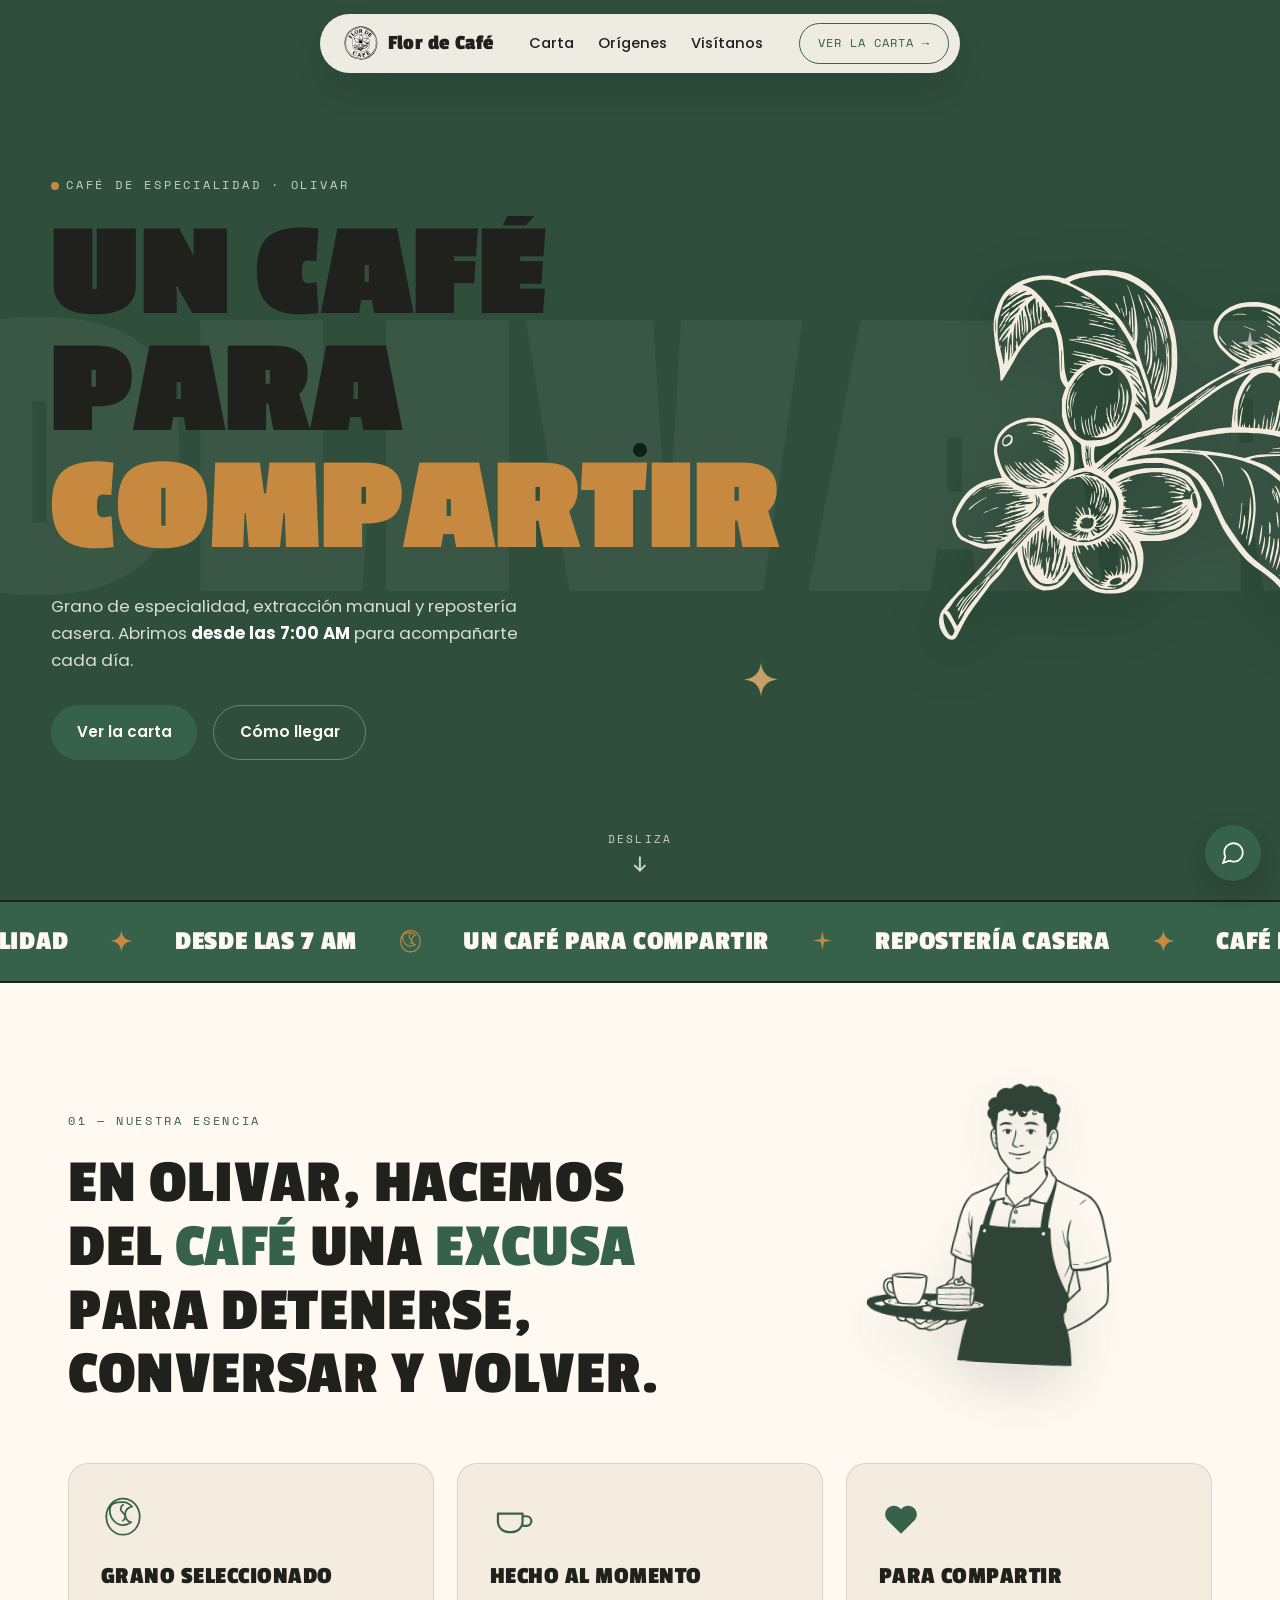
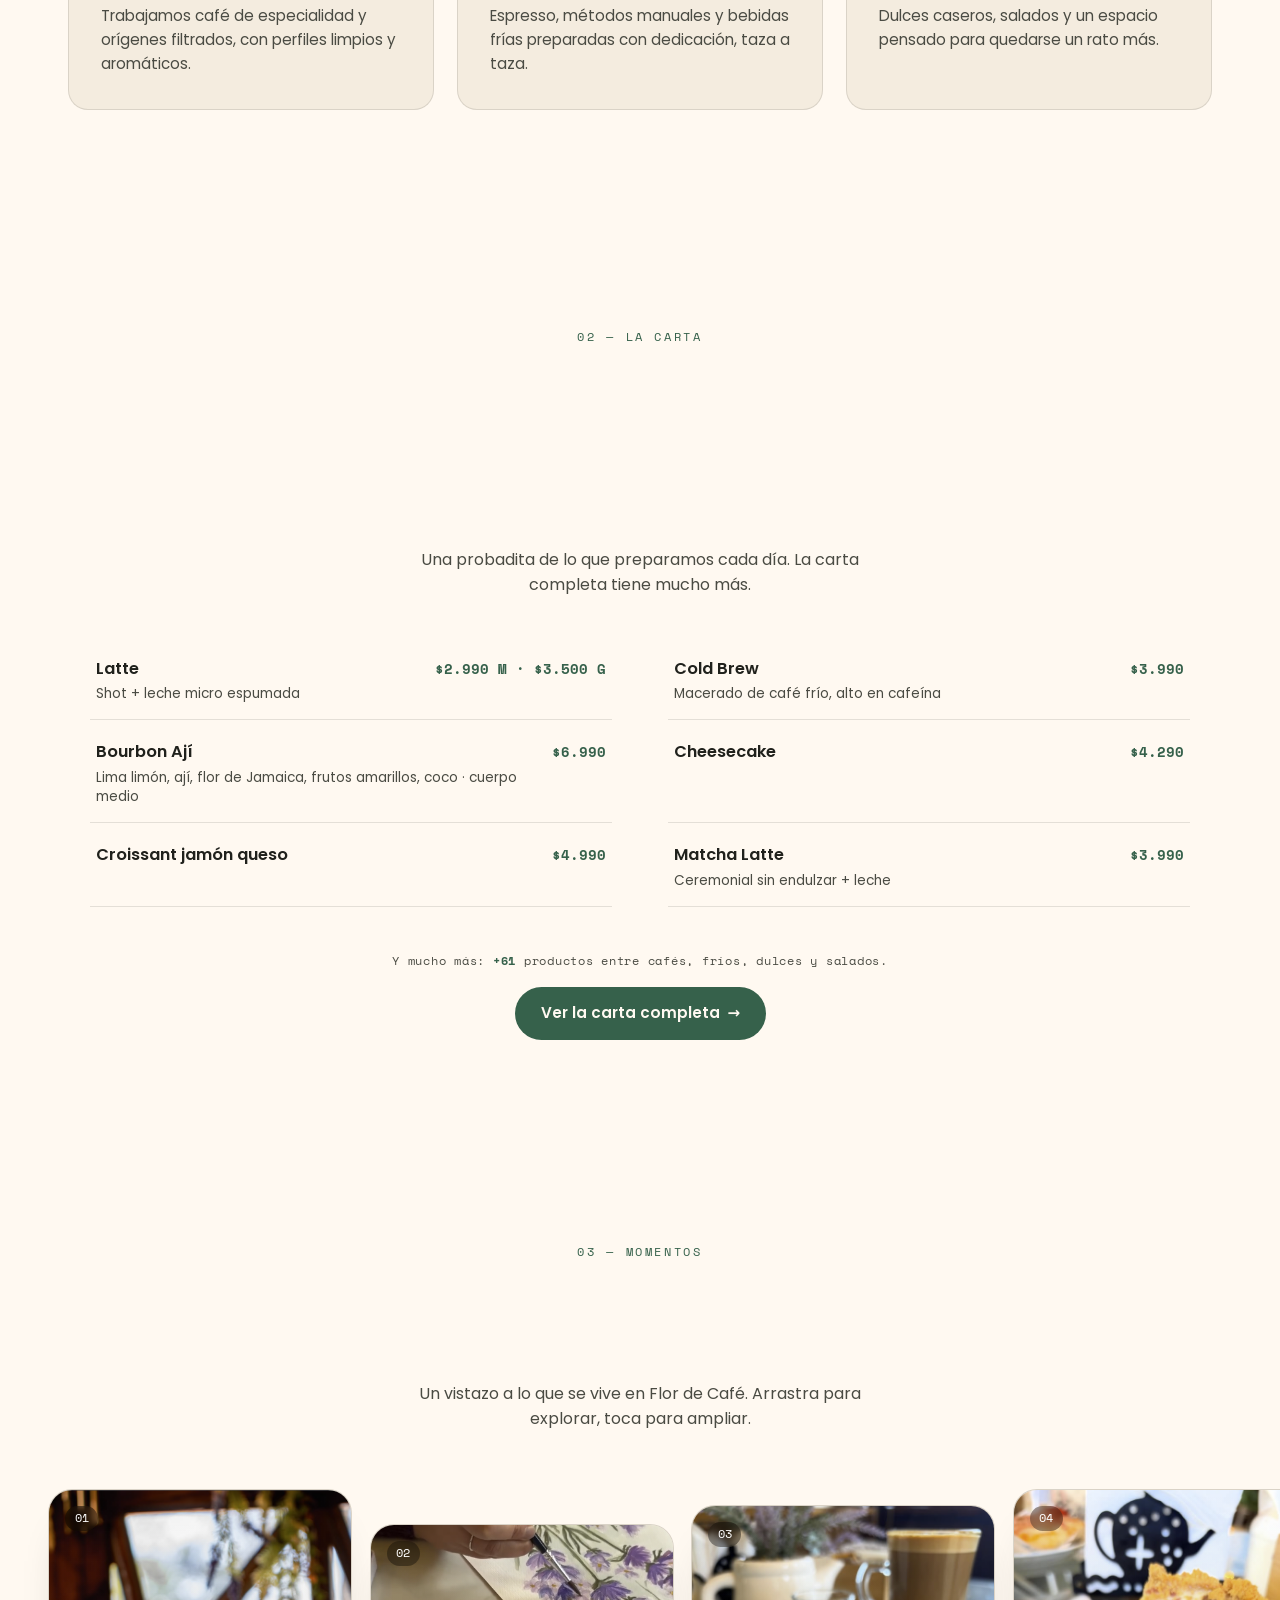
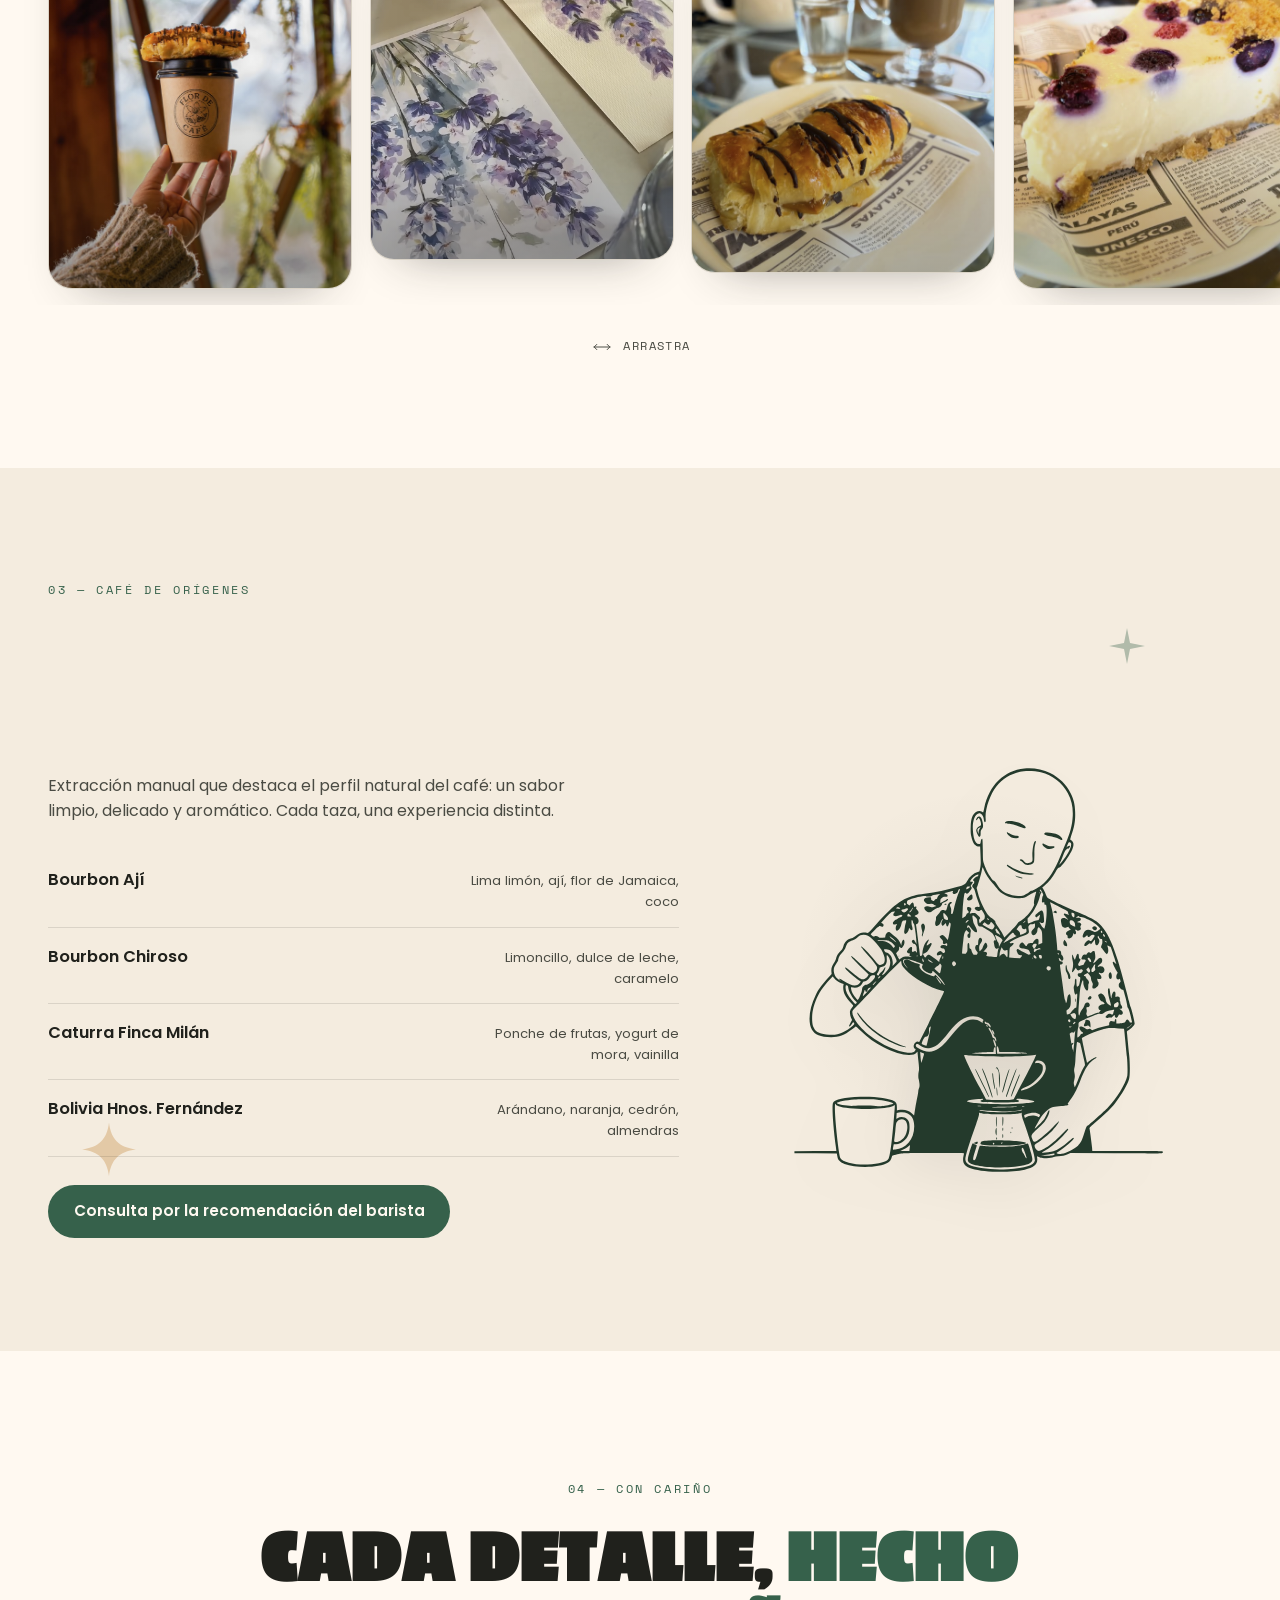
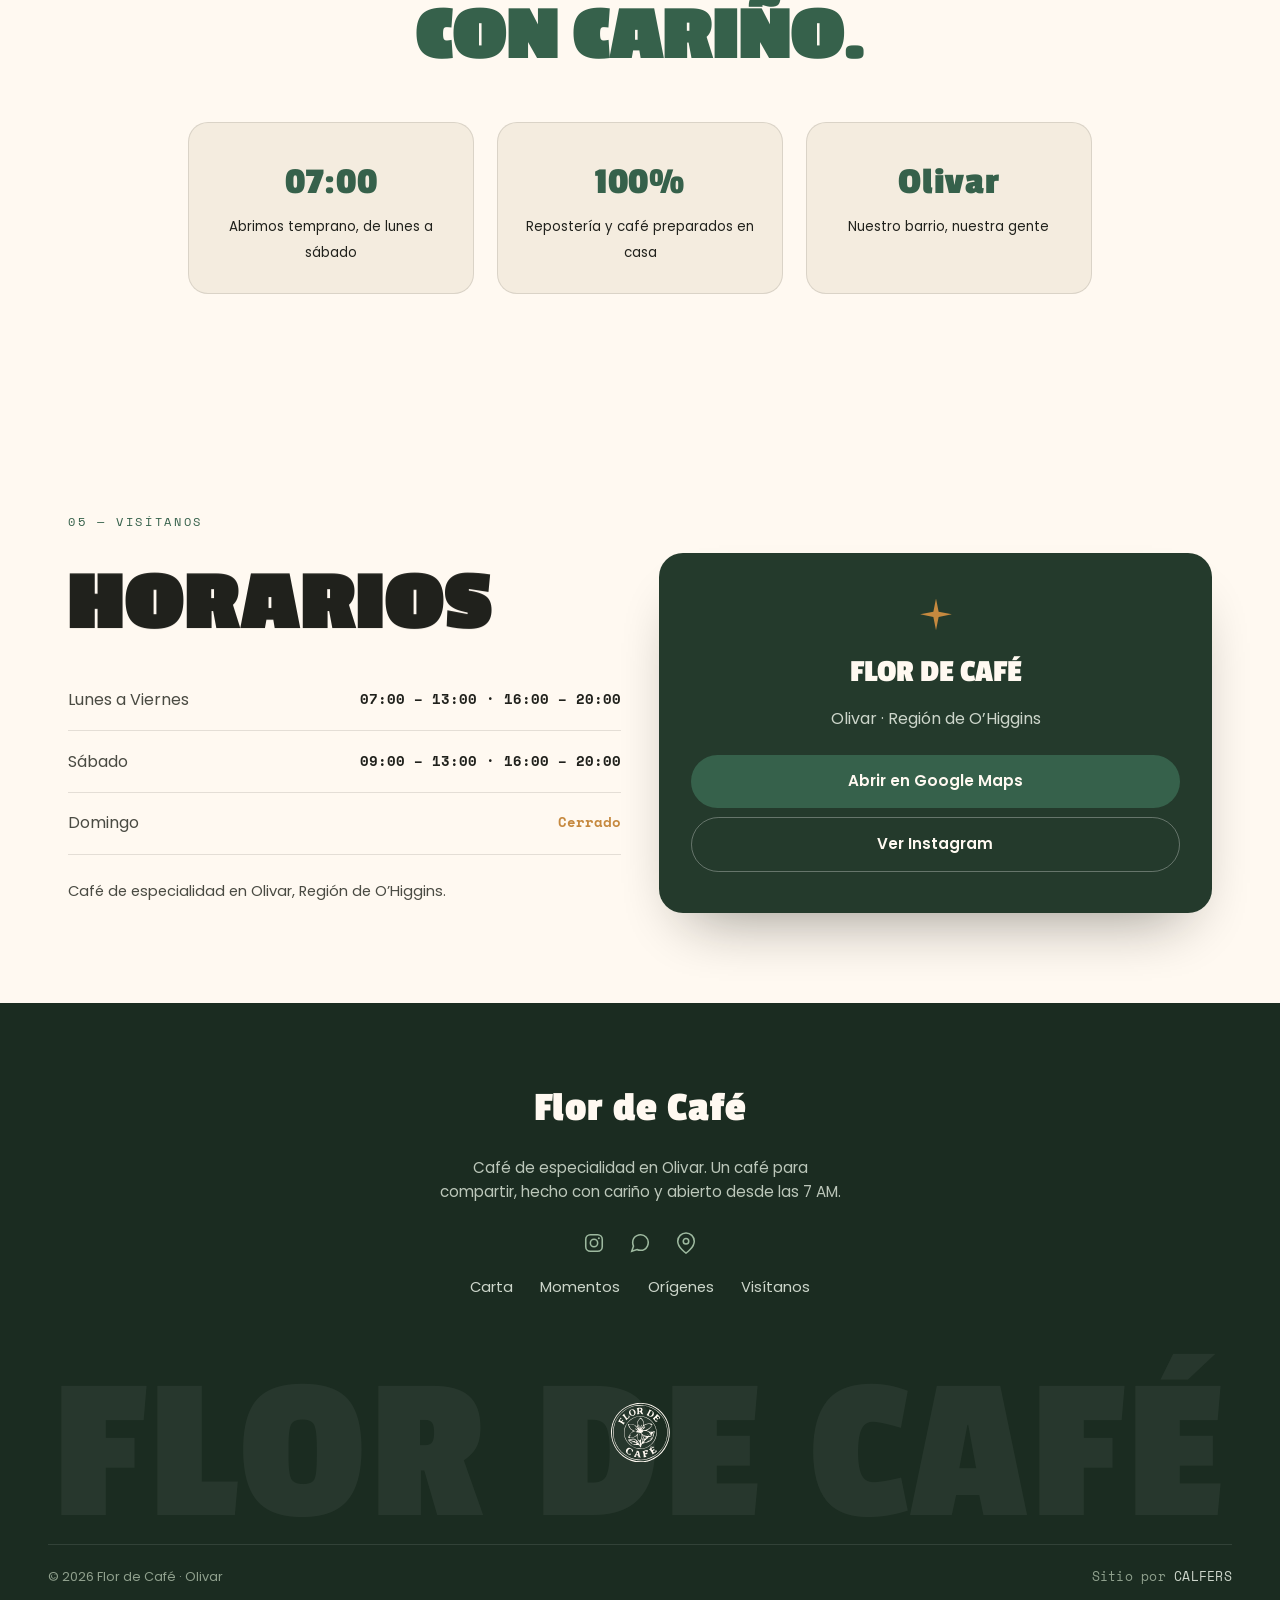
==== commit a527ff71: "Restaurar SVG personaje en sección 01 y remover elementos decorativos de la carta" ====
--- a/index.html
+++ b/index.html
@@ -110,6 +110,7 @@
 </div>
 
 <section class="intro" id="intro">
+  <svg class="pers-float pf-intro fill-dark" xmlns="http://www.w3.org/2000/svg" viewBox="0 0 1254 1254"><path d="M665 60.4c-7.6 1.6-15.8 6.5-19.9 11.7-2.8 3.7-7.3 6.5-11.6 7.2-.5.1-3.6-.5-6.7-1.2-10.4-2.5-23.6 1.8-33.3 11-6.6 6.3-9.8 12.5-10.5 20.4l-.5 6-5 .6c-14.2 1.7-25.8 14.2-25.8 27.8 0 5.7 2.5 12.4 5.7 15 1.4 1.1 1.2 1.7-1.4 4.9-6.2 7.8-7.6 18.1-3.6 26.7 2.3 5.1 7.8 10.8 11.4 11.9 1.7.6 2 1.6 1.9 6.5 0 5.3.6 7.1 6.1 18 3.4 6.7 6.2 12.4 6.2 12.6 0 .3-.6.5-1.3.5-1.9 0-6.4 5-8.1 9.1-3.9 9.4-2.9 21.2 3.4 40 6.8 20.6 12.9 30.1 20 31.6 2.5.4 3.1 1.5 5.9 10.3 5.6 16.9 13.4 28.9 32.4 49.4l9.2 10 1 8.9 1.1 8.9-3.6 1.8c-8 4.1-17.9 16.5-25.6 32.3l-2.9 5.7-18.5 10c-10.2 5.4-24.8 12.9-32.5 16.6-51.7 24.6-50.2 23.8-58.5 32.2-21.2 21.5-36.3 62.2-46.5 125.2-1 5.8-5 25.3-9 43.5-7.8 35.1-11.3 55.3-10.2 59.6.9 3.6 5.9 8.2 12.4 11.6l5.4 2.8-.6 7.5c-.3 4.1-1.2 19-2 33s-1.7 29.1-2 33.5c-.6 8.7.1 7.6-9.9 15-4.5 3.4-12 12.4-14.1 17-1.1 2.5-2.7 3.5-9.7 5.9-4.5 1.6-12 4.5-16.6 6.4-10.9 4.6-11.6 5.9-10.7 19.7l.7 10.2-22.2.7c-12.2.4-22.4.6-22.5.4-.2-.2 1-6.5 2.5-14.1 3.2-15.2 5.5-38.5 4.8-47.3-.4-4.6-1-6.2-3.1-8-14.9-12.8-119.9-11-134.2 2.2-2 1.9-2.5 3.3-2.5 7.2v5l-5.7-.1c-16.3-.1-27.3 12.5-27.3 31.2 0 11.8 4.4 22.6 13 32 1.7 1.8 3 3.4 2.8 3.5-.2.2-5 1.1-10.8 2-24.2 4.2-48.7 11.5-57.2 17.1-7.3 4.8-9.4 12-6.7 22 1.5 5.5 11.3 15 20.7 19.8 9 4.7 25.8 10.8 39.4 14.3 10.8 2.7 39.6 7.7 51 8.9 5.9.6 6.8.9 6.8 2.6 0 4.9 4.6 10.2 12 14 4 2 6 2.3 17 2.3 11 .1 12.9.4 16 2.3 1.9 1.2 7 3.3 11.2 4.7 9.8 3.2 10.6 3.6 20.9 11.2 4.7 3.5 10.2 7.1 12.2 7.9 4 1.6 13.6 1.9 20.6.6 3.5-.7 5.4-.4 10.2 1.5 7 2.8 16.4 3.2 23 .9 2.4-.9 6.1-1.8 8.1-2.1 7.2-.9 23.1-9.3 35.8-18.9 5.2-4 6-4.3 16-5.4 13.4-1.6 24.7-5.3 43.5-14.6 11.5-5.6 16.7-7.6 22.3-8.5 4-.7 7.5-1 7.7-.8s-.7 3.7-2.1 7.8c-4.8 14.7-12.1 48.8-17.8 83.5-5.7 34-10.4 69.1-9.4 70 .2.2 19.5 1 42.8 1.6 92.5 2.7 400.9.4 404.2-2.9 1.5-1.5-.7-24.7-5.3-58.2-4.3-31.4-8.5-52.5-13.9-70-1.1-3.6-2-6.6-2-6.8s2.6-1.5 5.8-2.9c7.1-3.1 33.2-17.1 43.2-23.1 18.2-10.9 36.1-24.3 52.7-39.4 41.7-37.8 45.1-41.5 49.4-53.9 5.2-15 2.8-73.1-5.6-133.7-1.4-10.1-2.5-18.7-2.5-19.2 0-.4 1.3-1.3 2.9-2 1.6-.6 4.5-2.6 6.5-4.5 2.9-2.7 3.6-4 3.6-7.1 0-7.5-6.2-37.3-14.1-67.4-3.3-12.4-9.7-37.4-14.4-55.6-4.6-18.1-10-37.9-12.1-44-14.1-41.8-34-69-61.4-84.1-6.5-3.6-18.4-8.8-58-25.6-16.2-6.9-36.2-15.6-44.5-19.2-8.2-3.6-17.1-7.5-19.7-8.7-2.7-1.1-4.8-2.7-4.8-3.6 0-2.8-4-8-9.5-12.1-4.6-3.5-6.3-5.7-10-13.1-6.4-12.8-12.9-18.4-22.6-19.7l-3.7-.5-.8-8.7c-1.5-16.4-.8-35.8 1.5-44.5 1.1-4.4 2.1-8.8 2.1-9.7 0-1.6.4-1.7 3-.7 8.3 2.8 17.1-3.9 24.9-19.1 2.8-5.4 6.5-14 8.3-19.2 2.9-8.5 3.2-10.5 3.3-21.4 0-13.7-1.1-17.9-6.1-23.5l-3.4-3.7 2-5.9c1.2-3.3 2.3-8.6 2.6-11.9.4-3.7 1.6-7.9 3.2-11 3.3-6.1 3.7-17 .9-22.2-1.6-3-1.6-3.2 1-7.8 1.8-3.3 2.7-6.7 3.1-11.5.7-9.7-1.6-16-8.4-22.7-2.9-2.9-5.9-5.3-6.6-5.3-1 0-1.3-2.1-1.3-8.3 0-6.9-.4-9-2.7-13.2-5.2-9.9-13.1-14.8-24.8-15.4-6.5-.3-7.9-.7-10.8-3.2-3.4-3-4.4-3.3-10.4-3-3.3.2-3.8-.1-5.3-3.2-5.7-12.1-23.1-21.1-34.2-17.8-2.4.7-4.5.5-8.2-.7-6.5-2-14.3-.5-20.4 4.2l-4.3 3.3-1.7-2.3c-2.6-3.4-10.1-7.5-16.6-9-6.6-1.6-7.9-1.6-15.1 0m59.9 98c.7.8 2.8 2.2 4.7 3.1 2.9 1.4 3.3 1.9 2.3 3.1-.7.9-2.5 2.2-4.1 3-5.8 3-1.5 10.4 6.1 10.4 4.6 0 9.9-3.2 10.7-6.5.9-3.7 0-4-3.9-1.6-4.1 2.5-9.5 2.8-10.4.5-.8-2.2 3.5-6.4 6.8-6.4 1.5 0 3.9-.4 5.3-1 2.2-.8 3-.5 5.1 1.6 3.7 3.7 9 5.6 15.2 5.3 7-.3 8.9 1.4 8.3 7.3-1.5 15.9.4 22.5 8.5 29.6l4.6 4 1 21.4c1.2 25.3 1.8 29.7 4.2 31.2 2.6 1.6 5-2 8.7-13.3 3.3-10.2 6.4-15.2 11-17.6 11.8-6.1 20.7 9.4 17.1 30.1-2.7 15.5-14.4 39.8-20.9 43.6-6.4 3.8-11.7 1.5-12.9-5.6-.6-4-2.1-5.6-3.3-3.6-.4.7-1.1 4.3-1.4 8-1.1 10.7-4.3 22.5-8.6 31.8-2.2 4.7-4 9.1-4 9.8 0 2.1 2.8 1.7 4.2-.6 2.2-3.4 2.8-2.2 2.8 5.4 0 21.1 3.6 45.7 8.4 57.8l2.7 6.7-3.1 6.7c-7.5 16.6-25.9 41.2-46.9 62.7-10.5 10.8-20.3 16.9-29.3 18.2-2.6.4-5.5 1.3-6.5 2.1-1.6 1.2-1.3 1.3 2.7.8 5.3-.6 5.6-1-8 8.6-5.1 3.5-12.6 9.6-16.7 13.4l-7.5 7-2.2-2.9c-1.1-1.7-8.9-11.2-17.2-21.2l-15.2-18.1-1.2-9.9c-1.8-14.4-1-26.8 2-31.7l2.4-4 .8 4c1.4 6.6 1.7 7.2 3.4 5 .8-1.2 1.4-4.3 1.4-8 0-5.7-3.2-37.1-4.6-46l-.6-4 3.2 2.8c7.4 6.2 20.2 10.6 31.1 10.6 9.7 0 31.4-4.7 38.9-8.5 7.9-4 21.1-14.4 32.1-25.4 11.7-11.6 16.5-18.1 15.5-20.7-.5-1.4-2.4 0-9.4 6.7-10.5 10.2-19.2 17.7-29.2 25.2-4.1 3.2-8.7 6.6-10.1 7.8-6.3 5.1-32.1 8.4-46.4 6-12.8-2.2-17.8-5.4-32.4-21.4-18.3-19.9-24.4-27.8-30-38.7-10.1-19.7-13.6-36.3-18.1-84.5-3.3-35.4-3.6-45.2-1.6-51.2 1.3-3.8 1.6-7.8 1.4-16.4l-.3-11.4 5.1-5.1c4.6-4.5 5.5-5 8.6-4.6 3.3.4 3.8 0 6.6-4 2-2.9 4.2-4.8 6.4-5.5 3.1-.9 3.8-.7 6.6 1.8 5.7 5.1 14.2 6 21.4 2.5 1.7-.9 3.3-1.6 3.5-1.6.1 0 .3 2.4.3 5.4 0 4.8-.3 5.7-3.1 8-3.5 3-5.7 3.2-8.5 1.1s-4.4-1.8-4.4.8c0 3 4.7 7.5 8.7 8.3 3.8.8 9.7-1 14.1-4.3 3.4-2.6 7.2-8.9 7.2-12.1 0-1.3.9-2.1 2.5-2.4 2.2-.5 2.5-.2 2.5 2.6.1 7.6 6.5 15.6 14.3 17.7 11 2.9 24.2-4.9 24.2-14.4 0-2.1-.6-4.2-1.3-4.6-.9-.5.1-1.3 3.1-2.5 2.4-.9 6.1-3.4 8.3-5.5 4.4-4.3 5.6-4.7 7.3-2.7m-33.8 7.2c1 .9 4.2 1.9 7.1 2.3l5.3.6-2.7 2.8c-1.5 1.5-3.8 2.7-5.2 2.7-2.8 0-7.6-5.1-7.6-8.1 0-2.3.8-2.4 3.1-.3m-107.5 81.5c.6 1.3 1.4 4.2 1.7 6.4.5 3.2.4 3.7-.6 2.5-3-3.8-4.6-4.4-6.7-2.5s-2.7 4.5-1.1 4.5c.5 0 1.1-.5 1.3-1.2.7-2 3.6-.1 6.3 4.1 2.9 4.6 3.4 11.1 1 13.1-1.7 1.4-2.1 8-.5 8 .6 0 1-1.1 1-2.5 0-5.1 1.7-2.3 2.3 3.7.4 3.5.9 7.4 1.2 8.8.5 2.4.5 2.4-.8-.3-.7-1.5-1.6-2.4-2-2.1-1.4 1.4-.7 4.3 1.7 7.1 2.4 2.9 5.6 15.7 4.2 17-1.4 1.4-6.1-4.7-9.7-12.3-8.5-18.2-12.7-38.3-10-48.1 1.2-4.2 6.3-9.7 8.5-9 .6.2 1.6 1.4 2.2 2.8m214.2 138.4c5.6 2.4 7.9 5.1 13.4 15.9 4.3 8.3 6 10.5 10.9 14.3 8.4 6.6 8.8 8.5 5.2 24.8-3.9 17.7-11.4 40-22.1 66l-5 12-8.9-.1c-9.9-.2-23.2-3.3-35.9-8.4-6.5-2.6-8.9-3.1-13.6-2.8l-5.6.4.6-3.5c.4-2.8 2.8-6.1 10.7-14.6 30.5-33 48.8-61.1 52.5-80.3 1.5-8.3-1.6-17.2-6.2-17.2-1 0-1.8-.7-1.8-1.8 0-.9-.3-2.7-.6-4-.8-2.7 1-2.9 6.4-.7m-155 34.4c.2 2.8-.2 4.9-1.2 6-3.8 4.2-4.8 9.4-5.8 29.4-.9 16.8-.8 21.1.6 29.3.9 5.2 1.6 11.1 1.6 13 0 3.5.8 4.2 2.6 2.4.8-.8 2 .1 4 2.7 1.5 2.1 6.5 8.1 10.9 13.3 16 19 22.2 28.4 14 21.1-7.3-6.4-24.4-12.8-31.5-11.8-2.1.3-4.1.3-4.3 0-.3-.2.5-4.2 1.7-8.8 1.3-4.6 1.9-9 1.5-9.6-1.3-2.1-9.9-.3-25.2 5.5-13.9 5.3-27.8 8.8-29.3 7.3-.4-.3 2.1-6.2 5.4-12.9 3.3-6.8 7-14.7 8.1-17.6 6-15.3 26.3-54.5 32.9-63.6 3.7-5.1 10.8-10.9 12.6-10.3.6.2 1.2 2.3 1.4 4.6m201.9 15.7c7 3.2 52.3 23 92.2 40.2 8.4 3.6 19.5 8.9 24.5 11.8 31.5 18 52 54.3 67 118.7 2.5 10.9 6.8 27.5 9.6 37 4.3 15.1 12.5 47.1 16 62.5.7 2.9 1 5.8.7 6.6-.3.7-.2 1.7.3 2.2.4.5 1.4 4.4 2.1 8.6 1 5.9 1 8 .1 9.1-1.5 1.7-22.1 12.5-31.2 16.2-9.6 4-33.4 12-44.1 14.9-17.2 4.7-30.6 6.7-48 7.3l-16.7.6-1.6-2.5c-.9-1.4-2.3-5.4-3.1-8.9s-2.4-10.2-3.5-14.9c-2.8-12-7.7-45.3-9.8-66.3-1.7-17.4-3.3-22.5-4.1-13-.4 4.6-.5 4.4-1.7-3.7-2.4-16.1-1.3-32.3 4.1-62.8 2.7-15.3 3.1-19.7 1.6-18.7-3.5 2.1-9.5 27.7-11.6 49-2 21-.4 38.7 5 55 .5 1.5-.1 1.2-2-1-6.3-7.2-13.8-26-18.5-46.5-1.2-5.2-2.5-10.9-3-12.5-1.8-6.7-1 4.6 1.1 14.8 4.4 21.7 11.7 39.9 19.9 49.7 3.7 4.5 3.7 4.6 5.9 21.5 1.2 9.4 3.3 22.9 4.7 30.2l2.6 13.1-5.4 15.9c-3.1 8.7-7.6 20.6-10.1 26.5-2.6 6-4.2 10.8-3.6 10.8 1.6 0 12.2-23 16.7-36.4l4.1-11.8 1 3.8c.5 2.2 1.3 5.2 1.7 6.7.7 3.1 5.8 8.7 7.9 8.7 1 0 .8 2.5-1.1 11.2-3.3 15.4-6 27-10 42-2.5 9.2-3.3 13.8-2.8 16.6.6 4-.5 11.2-2.6 16.7l-1.1 2.9-2.1-3.5c-10.1-16.4-28.1-51.6-36.8-71.9-19.5-45.3-34.6-109-36.6-154.4-.3-7.2-1-14.5-1.5-16.2-1-3.2-4.3-5.4-8.1-5.4-2 0-2-.3-1.4-8.3 2.8-34.3 8.8-78.3 14.2-104.2 7.5-36 10.3-52.8 10.4-62.3 0-5 .2-9.2.4-9.2.3 0 4 1.6 8.3 3.6m-242 24.6c-3.9 8.9-18.5 40.5-22 47.5-2.6 5.1-4.7 10.2-4.7 11.3 0 3 1.8 6 3.7 6 1 0 1.3.6 1 1.7-.3 1-3.3 9.7-6.7 19.3-6.7 19.3-11.8 37.7-15.9 57.5l-2.7 12.9-3.2.7c-4.4.9-6 2.5-6.8 6.8-.3 2-2.6 14.2-5.1 27.1-7.1 37.6-9.1 49.1-12.8 73.7-1.9 12.8-3.5 23.8-3.6 24.5-.2 2.5-2.9-16.8-4.9-34.2-3.8-34.5-4.4-45.4-4.4-88.7-.1-23.8-.4-42.9-.8-42.5-1.5 1.5-4 19.5-4.5 32.9-.3 7.9-.9 14.3-1.2 14.3-2 0-8-36.6-8.2-50 0-4.7-.5-9.6-1-11-1.5-4.5-.2 36.8 1.5 45.8 1.5 8.1 4.8 21.2 6.6 26.2 1 2.7 1.8 24 1 24-.3 0-3-4.3-6-9.6s-5.6-9.2-5.8-8.6c-.4 1.4 5.9 15 9.6 20.4 2.6 3.8 3 5.4 3.6 14.8.4 5.8 1.8 21.5 3.2 34.9 1.3 13.4 2.3 24.5 2.1 24.7-.3.4-17.5-3.3-18.7-4.1-.5-.3-1.1-.1-1.4.4-.7 1 5.7 3.3 14.9 5.4l6 1.4 1.1 7.9c.6 4.3 1 8 .9 8.2-.6.7-18.4-2.8-26-5.1-19.1-5.8-47.2-18.8-50.1-23.2-1.3-1.9-1.2-3.1.2-9.6.9-4.1 1.7-8.3 1.7-9.4 0-2.7 4.5-24.4 10.7-51.2 2.7-12 6.1-28.9 7.5-37.5 8.4-52.3 21.9-88.9 41.7-113.5 5.5-6.8 3.7-5.8 61.8-34.2 11.3-5.5 24.1-12 28.5-14.4 8.8-4.9 10-5.3 9.2-3.5m129.2 46c-.4 2.4-.8 8-.9 12.5 0 8.1-.1 8.3-2.4 8.3-3.5 0-28.2 6.6-34.8 9.3-9.4 3.8-17.5 10.3-15.5 12.4.3.3 3.1-.9 6.2-2.7 7.2-4.1 18.6-8.2 20-7 .5.4 6-.5 12.5-2.1 6.3-1.5 12.7-3.1 14.2-3.4 4.7-.9 5.8-3 5.8-10.6 0-6.6.1-6.9 2.3-6.9 1.3 0 10.7 1.8 20.8 4.1 10.1 2.2 21.5 4.3 25.3 4.6l6.8.6-.6 3.6c-3.8 22.6-7.9 57.1-9.2 77.3l-.7 10.7-4.1.6c-6.3.8-64 3.4-92.3 4.1l-25.3.7v-3.4c0-10.6 5.2-49.4 8-59 2.9-10.3 17.8-26.8 36.1-40.1 10.2-7.4 26.5-17.8 27.9-17.8.4 0 .4 1.9-.1 4.2m-103.4 15.1c-2.1 8.8-.6 10.6 11.2 13.6 10.4 2.7 10.7 2.7 9.9-.4l-.6-2.4 4.2 1.5c4.5 1.6 10.9 5.3 14.5 8.6l2.1 2-3.8 7.1c-2.4 4.5-4.4 10.2-5.4 15.2-1.8 8.9-5.1 34.4-6.2 47.4l-.7 8.3-20.6-.6c-21-.7-51.3-2.5-52-3.2-.5-.5 2.5-18.6 5.4-32.1 3.9-17.9 8.3-34.8 13-49.8l4.4-14.1 9.3-3.1c5.1-1.7 10.9-3.2 12.9-3.2l3.6-.1zm-61.1 114.9c3.4 4.9.2 11.8-5.5 11.8-5 0-6.6-6.6-2.8-11.4 2.5-3.2 6.2-3.4 8.3-.4M799 636c6.3 6.3-3.1 17.1-9.6 10.9-3.2-3-3.2-7.2.1-10.4 2.9-3 6.8-3.2 9.5-.5m247.1 118.2c4.7 29.3 10.1 87.8 10.2 111.3.1 19.8-1.1 28-5 36.2-2.4 5.3-4 6.9-40.8 41.3-24.8 23.2-56 44.2-93.3 62.9L907 1011l-1-2.4c-3.4-8.9-8.5-20.7-10.6-24.3-1.7-2.9-2.4-5.7-2.5-9.5 0-2.9-.6-9.1-1.3-13.8l-1.3-8.4 3.8-5c5.7-7.5 7.3-13.8 6.7-26.8-.6-10.7-.5-11 2.1-14.1 11.5-14.1 42.2-47.7 46.3-50.7 2-1.5 2.8-2.9 2.8-5.2 0-1.7-3.8-18.1-8.5-36.4s-8.5-33.5-8.5-33.8 2.5-.6 5.6-.6c8.7 0 31.2-3.8 44.9-7.5 13.9-3.8 34-11.7 49-19.3 5.5-2.7 10.2-4.8 10.4-4.6s.8 2.7 1.2 5.6m-579.3 2.2c11.7 5 25.1 9.1 38.2 11.6 6.3 1.3 12 2.4 12.6 2.6.6.1 1.4 3.1 1.8 6.6.9 8.4 2.5 51.3 2.6 66v11.7l-7.4-3.4c-4-1.9-9.4-4-11.9-4.6-4.1-1.2-4.6-1.6-5.1-4.9-.7-4.4-3.7-8.5-7.7-10.5-2.3-1.3-2.9-2.2-2.9-5 0-5.1-2.9-6.3-6.9-2.9-1.7 1.4-3.1 3.2-3.1 3.9 0 2.2-6.8 6.7-9 6-5.8-1.9-14.1 5.4-15.5 13.5-.5 3.1-1.1 4-2.7 4-1.1 0-5.6.9-10 2.1-4.4 1.1-8.2 1.8-8.4 1.7-1.1-1.2 9.3-12.1 14.9-15.6l6.5-4.1.6-11.3c.4-6.2 1.3-19.9 2.1-30.3.8-10.5 1.7-23.8 2.1-29.8.3-5.9.8-10.7.9-10.7.2 0 3.9 1.5 8.3 3.4m462.1 27.3c4.5 16.9 16.1 64.6 16.1 66 0 .9-5.8 7.6-12.8 14.8-7 7.1-15.4 15.9-18.5 19.4l-5.7 6.4v-3.5c0-1.9-1.1-5.5-2.4-8l-2.3-4.4 2-5c1.4-3.4 2.2-8.5 2.7-16.9.5-9.6 1.7-15.9 5.7-31.5 2.8-10.7 6-24.3 7.3-30.3 2.1-9.9 2.4-10.7 4.6-10.7 1.8 0 2.5.8 3.3 3.7M320.5 828c11.1 1.6 17.5 3.1 17.5 4 0 2.4-12.1 3.4-46 3.8-60.4.9-64.2.8-67.9-.7-3.3-1.4-3.3-1.5-1-2.3 6.3-2.4 17.8-4 42.9-6.2 7.8-.7 47.2.3 54.5 1.4m162.5 0c0 .5-.5 1-1.1 1-.5 0-.7-.5-.4-1 .3-.6.8-1 1.1-1 .2 0 .4.4.4 1m-140.3 22.4c-1 30.1-9.1 61.6-20 77.9-6.6 9.7-12.5 11.6-39.7 12.4-23.2.6-35.1-.5-38.7-3.8-13.6-12.7-25.3-48.8-28.2-87.3-.7-8.9-.6-11.5.5-13.4 1.7-2.6 3.2-2.9 3-.5-.1 2.3 3.6 4 12.5 5.5 11.6 2 70.9 1.7 86.7-.5 13.3-1.9 20.2-3.8 21.7-6.1 2.2-3.5 2.7.3 2.2 15.8m143.2-15.5c.8.5 1 1.4.6 2.1-.5.8-.3 1.1.6.8 1.7-.6 4.9.9 4.9 2.2 0 .6-.8.5-1.9-.2-1.6-1-2.6-.7-5.9 1.5-2.2 1.6-5.6 3-7.6 3.4-3.4.5-3.6.4-3.6-2.3 0-3.4.6-4.4 4-6.7 2.6-1.8 6.7-2.2 8.9-.8M468 842c0 1.5-.6 3-1.2 3.3-1.9.7.4 4 3.5 5.1s9.3-.7 14.4-4.1c5.3-3.6 9.2-.3 5.5 4.7-3.3 4.6-7.8 6.1-16.2 5.6-10.6-.6-13.9-1.5-15.7-4.3-2.5-3.7-.1-10.2 4.6-12.5 4.1-2 5.1-1.6 5.1 2.2m-260.1 8.1c2.8 1 3.1 1.5 3.1 5 0 3.6-.2 3.9-1.9 2.9-3-1.6-8.3-1.2-11.7.9-4.6 2.8-6.9 8.3-6.9 16.6 0 8.8 3.8 17.7 10 23.4 4.5 4.2 14.7 8.5 18 7.7 1.7-.4 2.4.4 4.2 4.9l2.1 5.5h-2.3c-4.1 0-14.3-3.7-19.5-7-13.8-8.8-22.7-27-20-41 2.7-14.1 14-22.7 24.9-18.9m295.7 2.6c2.7.9 6.2 2.4 7.9 3.4 2.6 1.5 5.3 2.7 16.5 7.1 2.5 1 2.4 1-1.5 2.5-2.2.8-4.4 1.4-5 1.3-.5 0-3.2-.3-5.8-.6-2.7-.4-17.1.2-32 1.1-15 1-30.5 1.5-34.5 1.1-4-.3-8-.2-9 .4-1.5.8-36.2 3.1-37 2.5-.3-.2 10-4.1 27.8-10.4 15.7-5.5 20.7-6.2 23.4-3.2 1 1.1 3.7 2.1 6.6 2.5 2.8.3 7.2.9 9.9 1.2 3.5.5 8 0 15-1.6 9.2-2.1 11.7-3.2 9.2-4.2-1.3-.5.6-4.8 2.2-4.8.7 0 3.6.8 6.3 1.7m-295.6 12c2.8 2.5 3.4 4.2 6.1 16.8 1.6 7.7 3.2 15.3 3.6 16.9.6 2.8.5 2.9-2.3 2.2-4.7-1.2-11.1-5.4-14-9.1-6.6-8.7-7.2-23-1.1-27.7 3-2.4 4.2-2.2 7.7.9m326.6 19.5c-.3 8.9-1.3 21.8-2.2 28.7-1.3 11-1.8 13-4.3 16-1.5 1.9-3.1 3.6-3.7 3.8-.5.2-.8-8.1-.6-21.2.3-21.3.3-21.5 2.3-20.2 1.8 1 2.3.8 4.5-1.8 1.3-1.7 2.4-3.6 2.4-4.3 0-2.3-2.5-1.2-4.3 2-2.8 4.9-4.5 2.1-4.9-8.3l-.3-8.7 3.5-1c1.9-.5 4.6-1 5.9-1.1l2.4-.1zm-16.8-13c1.5 1.5 1.7 23.2.2 22.3-.5-.3-11.9-.7-25.2-.9-17.8-.1-25.6.1-29.3 1.1-2.7.8-12.2 1.6-21 1.9-8.8.2-18.4 1-21.4 1.5-3.1.6-8.6.8-13.3.4-6.7-.6-8.2-.5-9.8 1-3.7 3.3-4.7 1.4-5.5-9.8-.4-5.8-.5-10.9-.2-11.5.6-.8 15.9-1.6 54.2-2.8 7.7-.3 25.7-1.3 40-2.3s26.9-1.9 28.1-2c1.1 0 2.5.4 3.2 1.1m-20.1 24.2c11.1.1 20.3.3 20.6.6s.7 3.7 1 7.6l.5 7.2-5.6-.1c-15.8-.1-46.3 1.2-50.7 2.1-5.8 1.2-42 2.8-54.2 2.4-6-.2-9 .1-11 1.3-2.6 1.4-.4 1.4 24.7.9 17.5-.3 31.5-1.1 38.5-2.2 6.1-.9 12.8-1.6 15-1.5 3.9.1 15.1 0 34-.1l9-.1.3 8.5c.2 4.6.8 9 1.4 9.7.6.8.9 1.5.7 1.7-1.9 1.7-123.2 4.4-125.5 2.9-1.4-1-2.3-9.2-2.5-23.8-.1-9.6.1-11 1.5-10.7.9.2 2.6-.3 3.8-1 1.4-.7 6.8-1.2 13.8-1.3 18.6-.2 47.1-2.3 53-3.9 3-.8 6.9-1.2 8.5-.9 1.7.4 12.1.7 23.2.7m61.4 28.2c15 3.5 19.6 6.8 15.2 10.6-11.4 10-53.4 16.5-113.3 17.5-45.1.8-74.4-1.7-93.6-7.8q-15.15-4.8-12.6-9.6c2.3-4.2 19.2-10.7 29.7-11.5l4-.3.3 7.2c.2 4.6-.1 7.3-.8 7.3-2 0-1 2 1.8 3.4 3.9 2 35 2.1 85.7.2 54.6-2 52-1.8 55-4.6 1.4-1.3 2.5-2.8 2.5-3.3s.9-2.1 2-3.6c1.9-2.7 2.1-2.8 7.7-2 7.9 1.2 14.3 3 14.3 4 0 .5-.9 1.3-2 1.9s-2 1.6-2 2.1c0 1.6 5.1.1 7.5-2.2 1.7-1.7 1.8-2.1.4-3.4-1.7-1.7-13.4-4.5-19.1-4.5-4 0-5.3-1.2-4.4-3.7.8-1.9 6.2-1.4 21.7 2.3m-211-.1c4 .9 7.4 1.7 7.6 1.9s-1.5 2.2-3.7 4.4c-3.6 3.5-4.5 4-6.6 3.2-2.8-1.1-3.3.4-.6 1.9 1.4.8 1.5 1.2.5 2.2-2 2-1.5 3.2 1 2.5 1.6-.4 2.6 0 3.5 1.4 1 1.7.6 2-4.6 3.5-17.3 5.1-36.7 7.5-66.7 8.2-26.8.6-43.7-.4-63.1-3.7-31.1-5.4-38.5-13.3-17.6-18.9 6.9-1.8 30.2-5.5 30.7-4.9.1.2 2.2 3.4 4.8 7.1s4.7 6.9 4.7 7-2.3.2-5.2.2c-5.2 0-7.5 1.6-4.1 3 2.7 1 22.4 2.5 42.8 3.2 20.1.6 33.6-.9 47.8-5.4 6.5-2 7.7-2.7 7.2-4.2-.3-1 1-4.3 3.1-7.9 3.5-5.9 3.9-6.2 7.5-6.2 2.1 0 7 .7 11 1.5m-166.7 17.8c.7 1.9 2.6 4.3 4.2 5.5 2.1 1.6 2.4 2.1 1.2 2.2-.9 0-2 .5-2.4 1.2-.5.8.4.9 3.4.4 2.3-.3 4.2-.4 4.2-.2s-3.7 1.7-8.1 3.1c-9.4 3.2-13.2 3-26.7-1-11.9-3.5-12.6-4.2-6.4-7.4 6.9-3.5 14.9-5.5 27.9-7 .7 0 1.9 1.4 2.7 3.2m187.9 10.1c8.9 2.9 10.3 4 6.7 4.9-1.1.3-2 1.2-2 2s-1.3 1.7-3 2c-3.1.7-4.2 2.7-1.5 2.7 2.6 0 1.6 1.7-2.2 4-3.3 1.9-4.8 2.1-13.3 1.8-6.2-.3-10.9-1.1-13.4-2.2l-4-1.8 2.4-1.8c2.8-2.1 2.8-2.1-1.8-4.4-1.8-1-3.2-2.3-3-2.9.7-2.2 20.8-8 25.3-7.3.6.1 4.9 1.4 9.8 3m156.3 2.5c-1 1.5-12.1 4.1-28.7 6.6-21.9 3.3-49 3.5-70.3.4-27-3.8-26.5-4.7 1.9-4.2 23.7.5 71.8-1 87-2.6 10.2-1.2 10.7-1.2 10.1-.2m-260.8 43.8c5.1.6 5.2.7 5.2 3.7 0 1.8.5 3.7 1.1 4.3 2.1 2.1-10.2 2.7-16.8.8-5.5-1.6-12.3-7-12.3-9.7 0-1 8.7-.7 22.8.9m207.7.4c-8.1 5.5-16.7 8.7-30.4 11.3-7.2 1.3-8.5 1-5.4-1.5.9-.8 2.5-3.3 3.5-5.7 1.7-3.8 2.2-4.2 5.6-4.3 4.4-.2 26.1-1.5 28.2-1.7.8-.1.2.7-1.5 1.9m-171.3 3c2.2 1.1 5.1 4.1 7.5 7.6 4.5 6.7 9 9.6 18.6 11.8l6.9 1.6 3.8-3.9c2.3-2.5 5.7-4.6 8.9-5.7 5-1.6 5.2-1.6 8.7.5 5.2 3.3 10.8 2.4 24.3-3.9 14.3-6.6 18.5-8.1 23-8.1l3.6.1-3.7 3.2c-2.4 2.2-5.4 3.6-9.3 4.4-4.4 1-7.7 2.7-15.1 8.2-15 11.1-22.3 14.7-33.6 16.6-12.2 2.1-16.3 1.1-27.1-6.6-7.8-5.5-9-6.8-6.1-6.5.9 0 1.9-.5 2.1-1.2.3-.8-.6-1.2-2.8-1.2-9 0-28.9-7.9-33.4-13.2l-2.7-3.2 2.1-1.7c2.8-2.3 18.9-1.5 24.3 1.2m133.5-1.4c.6 1.8-7 9.7-16.2 16.8-10.4 8.1-32.1 21.5-33.2 20.5-.4-.4-4.1-.3-8.2.2-8.1 1.1-14.9.5-17.7-1.7-1.1-.8-1.4-1.5-.7-1.5 1.5 0 14.3-8.2 22.3-14.3 3.4-2.6 7.1-4.7 8.1-4.7 4 0 13.2-4 16.9-7.4 5-4.5 8.2-6.5 12.8-8.2 4.5-1.6 15.4-1.4 15.9.3m-89.5 1.3h7.9l-2.2 2.9c-1.1 1.6-3.8 3.3-5.9 4-2.1.6-5.3 2.7-7.1 4.6l-3.4 3.4-7-1.6c-10-2.2-12.1-3.6-14.9-9.5l-2.5-5.1 13.6.6c7.5.4 17.2.7 21.5.7m34.3 1.2c1.4.6 2.5 1.4 2.5 1.8 0 .8-17.1 8-19.2 8-2.6 0-6.8-2.2-6.8-3.5 0-1.5 2.5-3.7 6.5-5.8 3.5-1.9 13.3-2.2 17-.5"/><path d="M715 206c-9.8 2.1-17 6.4-17 10.2 0 2.3 3.3 2.4 13.2.2 10.7-2.4 23.5-2.1 33.6.6 4.6 1.2 8.6 2 8.9 1.6 1.2-1.2-5.2-6.8-11.2-9.8-5-2.6-7.4-3.1-14.5-3.4-4.7-.2-10.5.1-13 .6m-97.7 6.4c-6.7 2.2-12.9 6.3-15.3 10.1-3 4.9-1.8 5.8 3.9 3 8.6-4.3 17.1-5.7 30.2-5 8 .5 11.8.4 12.3-.3 1-1.7-1.5-5-5.4-6.9-4.7-2.2-20-2.8-25.7-.9m102.6 21.7c-5.9.9-12.4 4.2-14.5 7.4-1.9 2.9-1.1 4.5 1.4 2.7 1.8-1.2 8.9-5.2 9.4-5.2.2 0 .1 2.2 0 5-.3 4.2 0 5.3 2.2 7.5 2.7 2.6 7.2 3.3 10.6 1.5 2.4-1.3 4.3-7.2 3.5-11-.7-3-.6-3 2.2-1.8 1.5.7 3.7 1.8 4.8 2.5 2.3 1.5 5.5 1.7 5.5.4 0-1.1-5.1-5.1-8.8-7-3.5-1.8-11.1-2.8-16.3-2m-94.6 5.3c-5.7 1.8-11.1 5.3-11.8 7.7-1.1 3.2.2 3.4 4.2.6 2.1-1.4 5.1-3.1 6.6-3.6 2.8-1.1 2.8-1.1 2.1 2.4-.7 4.1 1 9.1 3.7 10.5 2.9 1.6 7.5 1.2 10-.9 1.8-1.5 2.3-2.9 2.4-6.5 0-5.1.2-5.3 3.1-3.1 4.3 3.3 6.1.5 2.1-3.3-5-4.7-14.3-6.3-22.4-3.8m183.8 3.4c-4.4 4.7-7.5 10.8-9.8 19.4-1.6 6.4-1.6 6.7.1 10.1 1.9 3.4 1.9 3.5-.3 8-2.6 5.3-2.5 10 .2 10.5 2.1.4 8.7-5.8 8.7-8.2s-1.5-1.9-3.4.9c-2.6 4-3.7 2.9-1.6-1.8 2.4-5.1 2.4-6.4.5-10.1-1.6-2.9-1.2-8.6.5-8.6 1.4 0 4 4.8 4 7.4 0 1.4.5 2.8 1 3.1.6.4 1-1.2 1-4 0-3.8-.5-5.2-3-7.7l-3.1-3 2.6-5.7c2.6-5.6 7-11.1 8.9-11.1.5 0 1.8.7 2.8 1.7 2.5 2.3 3.4.9 1.4-2.2-2.5-3.7-6.2-3.3-10.5 1.3m-145.2-2.6c-.1.2-.3 3.9-.4 8.3-.4 9.3-3.3 23.9-7.5 37.7-3.4 11-3.6 12.5-1.4 15.6 3 4.4 15.8 9.1 21 7.8 2.3-.6 2.5-.9 1.3-2-.8-.7-4.7-2.6-8.6-4.1-10.8-4.2-11-4.5-7.9-15.2 6.1-20.8 8.7-38.4 6.7-44.6-1-3-2.6-4.7-3.2-3.5m32 57c-.6 1.3-1.3 2.4-1.4 2.6-.1.1-1.4-.2-2.8-.9-2.1-1-3.3-.8-7.1 1.1-5.5 2.6-6.4 5.6-1.3 4.5 1.7-.4 5.3-.7 7.9-.6 3.8.1 5-.4 6.3-2.1 1.7-2.5 2-5.4.6-6.3-.6-.3-1.5.5-2.2 1.7m25.1 25.3c-2.2 2.7-16.4 7.3-29.5 9.6-11.8 2-14.1 2.1-25 1.2-6.6-.6-14-1.9-16.5-2.8-6.5-2.4-8.4-2.4-8.8.2-.3 1.9.6 2.5 8 4.8 20.4 6.5 50.6 3.7 71-6.6 6.3-3.2 7.1-4 6.2-6.3-.8-2-3.8-2.1-5.4-.1m-52.7 28c1 3 11.9 4.2 19.6 2.2 8.1-2.2 5.7-3.2-7.4-3.2-7.9 0-12.4.4-12.2 1m278.5 152.3c-6.7 5.1-18.1 17.9-17.3 19.3.3.4 4.7-3.4 9.8-8.5 5-5.1 11-10.7 13.2-12.4 2.6-2.1 3.4-3.1 2.3-3.2-.9 0-4.5 2.2-8 4.8m97.2 215.3c-12.8 7.9-56 24.1-75.5 28.5-7.9 1.7-11.8 3.4-7.9 3.4 3.4 0 25.5-5.7 36.9-9.5 21.5-7.2 51.5-20.9 51.5-23.6 0-1.4-1.2-1.1-5 1.2m-116.5 34.6c-10.3.5-12.5 2.3-2.8 2.3 8.7 0 16.3-1 16.3-2.1 0-.5-1.2-.8-2.7-.7-1.6.1-6.4.4-10.8.5M448 718.8c0 1.1 8.2 6.3 16 10.2 5.7 2.9 15 6.1 15 5.2 0-.4-6.6-4.1-14.7-8.2-17.4-8.9-16.3-8.4-16.3-7.2m228.6-164.6c-3.8 3.4-4.4 7.8-1.4 11.3 5 5.7 13.8 2.2 13.8-5.6 0-6.9-7.3-10.2-12.4-5.7m7.4 4.4c1.1 1.3 1 1.9-.8 3.6-1.7 1.8-2.3 1.9-3.6.8-1.9-1.5-2-3.2-.4-4.8s3.3-1.5 4.8.4"/><path d="M680.2 559.9c.2.7.7 1.2 1.1 1.2 1.2-.1.9-1.5-.3-2-.7-.2-1.1.2-.8.8m-7.5 32.7c-5 2.7-6 8.2-2.2 11.9 4.8 4.9 12.5 1.6 12.5-5.4 0-6-5.2-9.3-10.3-6.5m5.3 3.8c0 .2.3 1.1.6 1.9.7 1.9-2.2 4.8-4.1 4.1-1.5-.6-2.1-4.5-.8-5.7.7-.8 4.3-1 4.3-.3M476.2 838.3c-2.9 3.1-2.8 4.7.3 4.7 2.7 0 3.3-1.8 1.3-3.8-.9-.9-.9-1.2 0-1.2.7 0 1.2.4 1.2 1 0 .5.7 1 1.6 1s1.2.5.8 1.2.2.4 1.4-.6l2.2-1.9-2.6-1.3c-3.5-1.8-3.7-1.8-6.2.9m-111.9 94.9c-2.8 1.4-3 4.4-.4 5.8 3.3 1.7 4.6 1.2 2.6-1-1.7-1.9-1.7-2.1 0-4 2-2.2 1.2-2.5-2.2-.8m-157.4-.3c-9.3 2.9-9 6.9.8 9.2 4.4.9 4.2-.7-.3-2.6-3-1.2-3.4-1.7-2.4-3 .7-.8 2.7-1.7 4.6-2.1 1.9-.3 3.7-1 4-1.5.6-1.1-3.1-1-6.7 0" alt="" aria-hidden="true" data-parallax="-30"/></svg>
   <div class="intro-index mono" data-reveal>01 — Nuestra esencia</div>
   <h2 class="intro-lead">
     <span data-reveal-word>En</span> <span data-reveal-word>Olivar,</span>
@@ -140,8 +141,6 @@
 
 <!-- ============ CARTA ============ -->
 <section class="carta" id="carta">
-  <div class="carta-deco-left" data-reveal><img src="assets/img/granocafe.svg" alt="Grano de café"></div>
-  <div class="carta-deco-right" data-reveal><img src="assets/img/sacocafe.svg" alt="Saco de café"></div>
 
   <div class="carta-head">
     <div class="intro-index mono" data-reveal>02 — La carta</div>
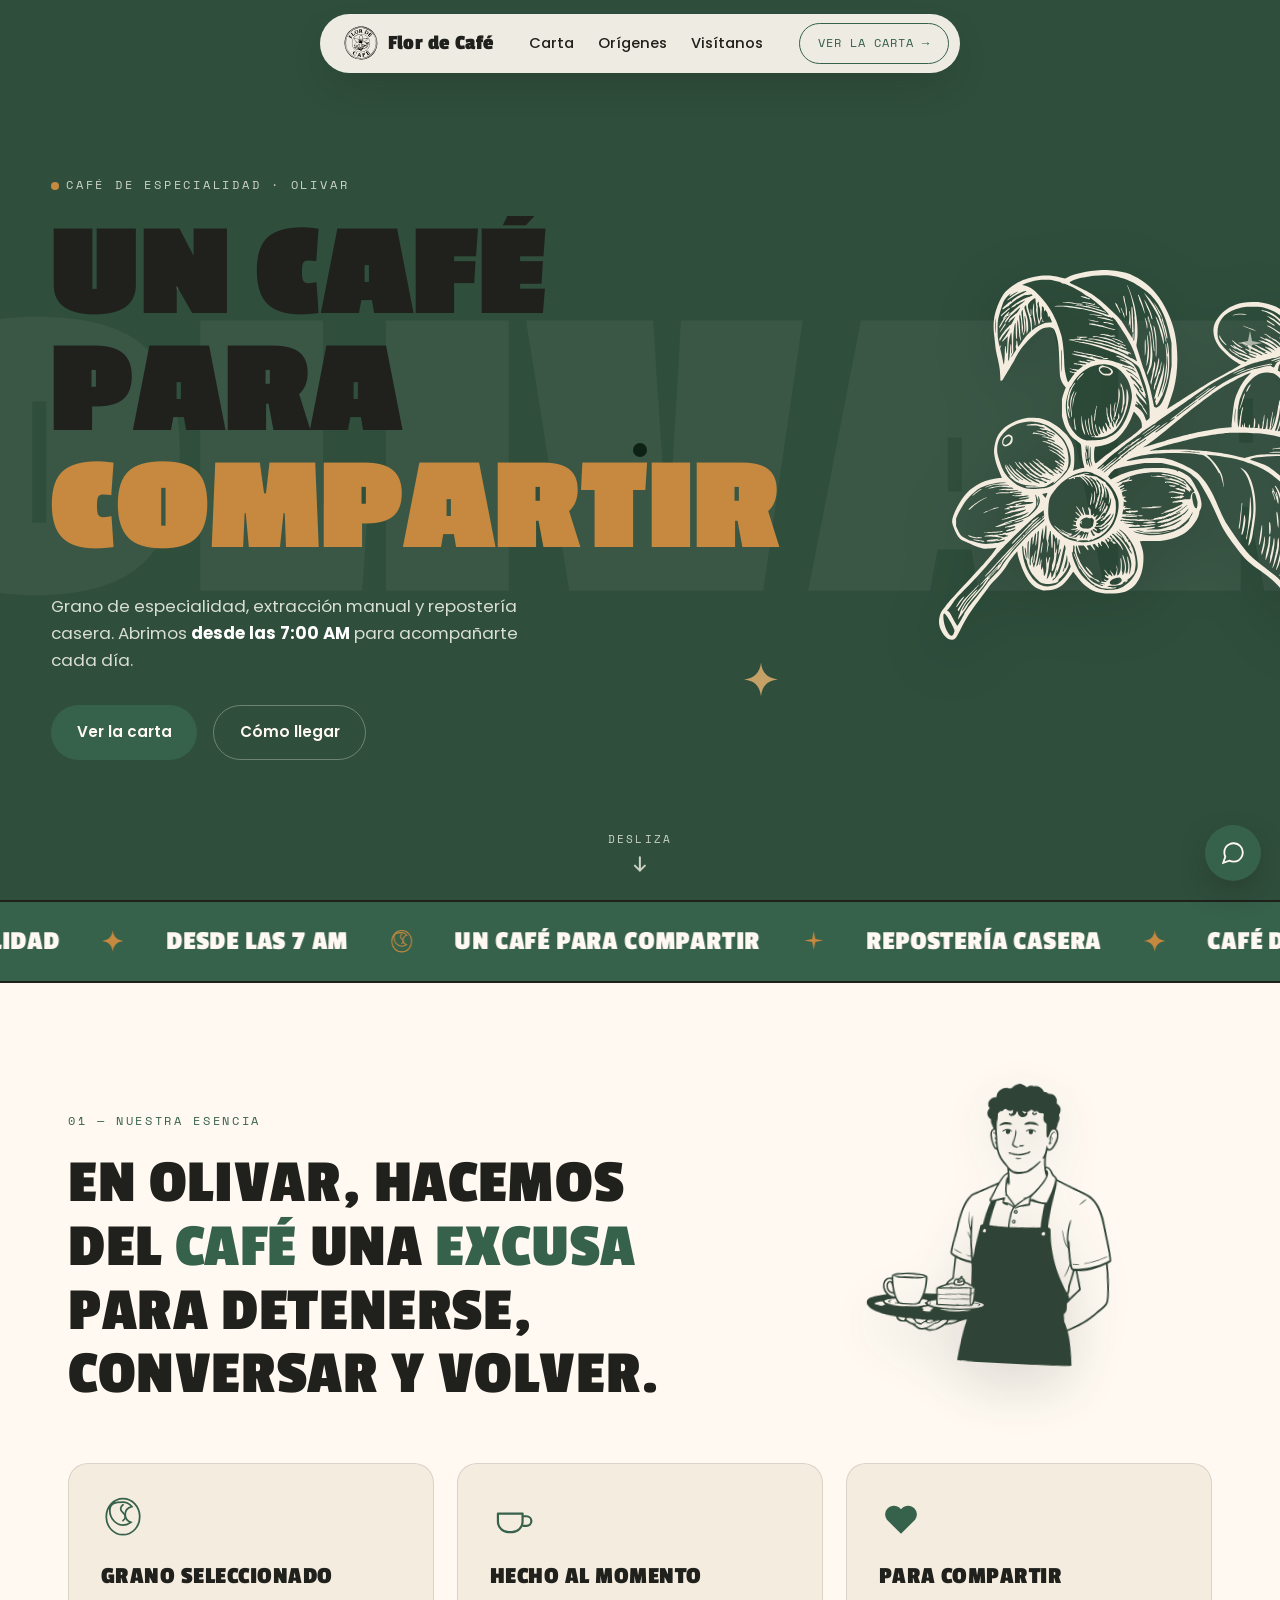
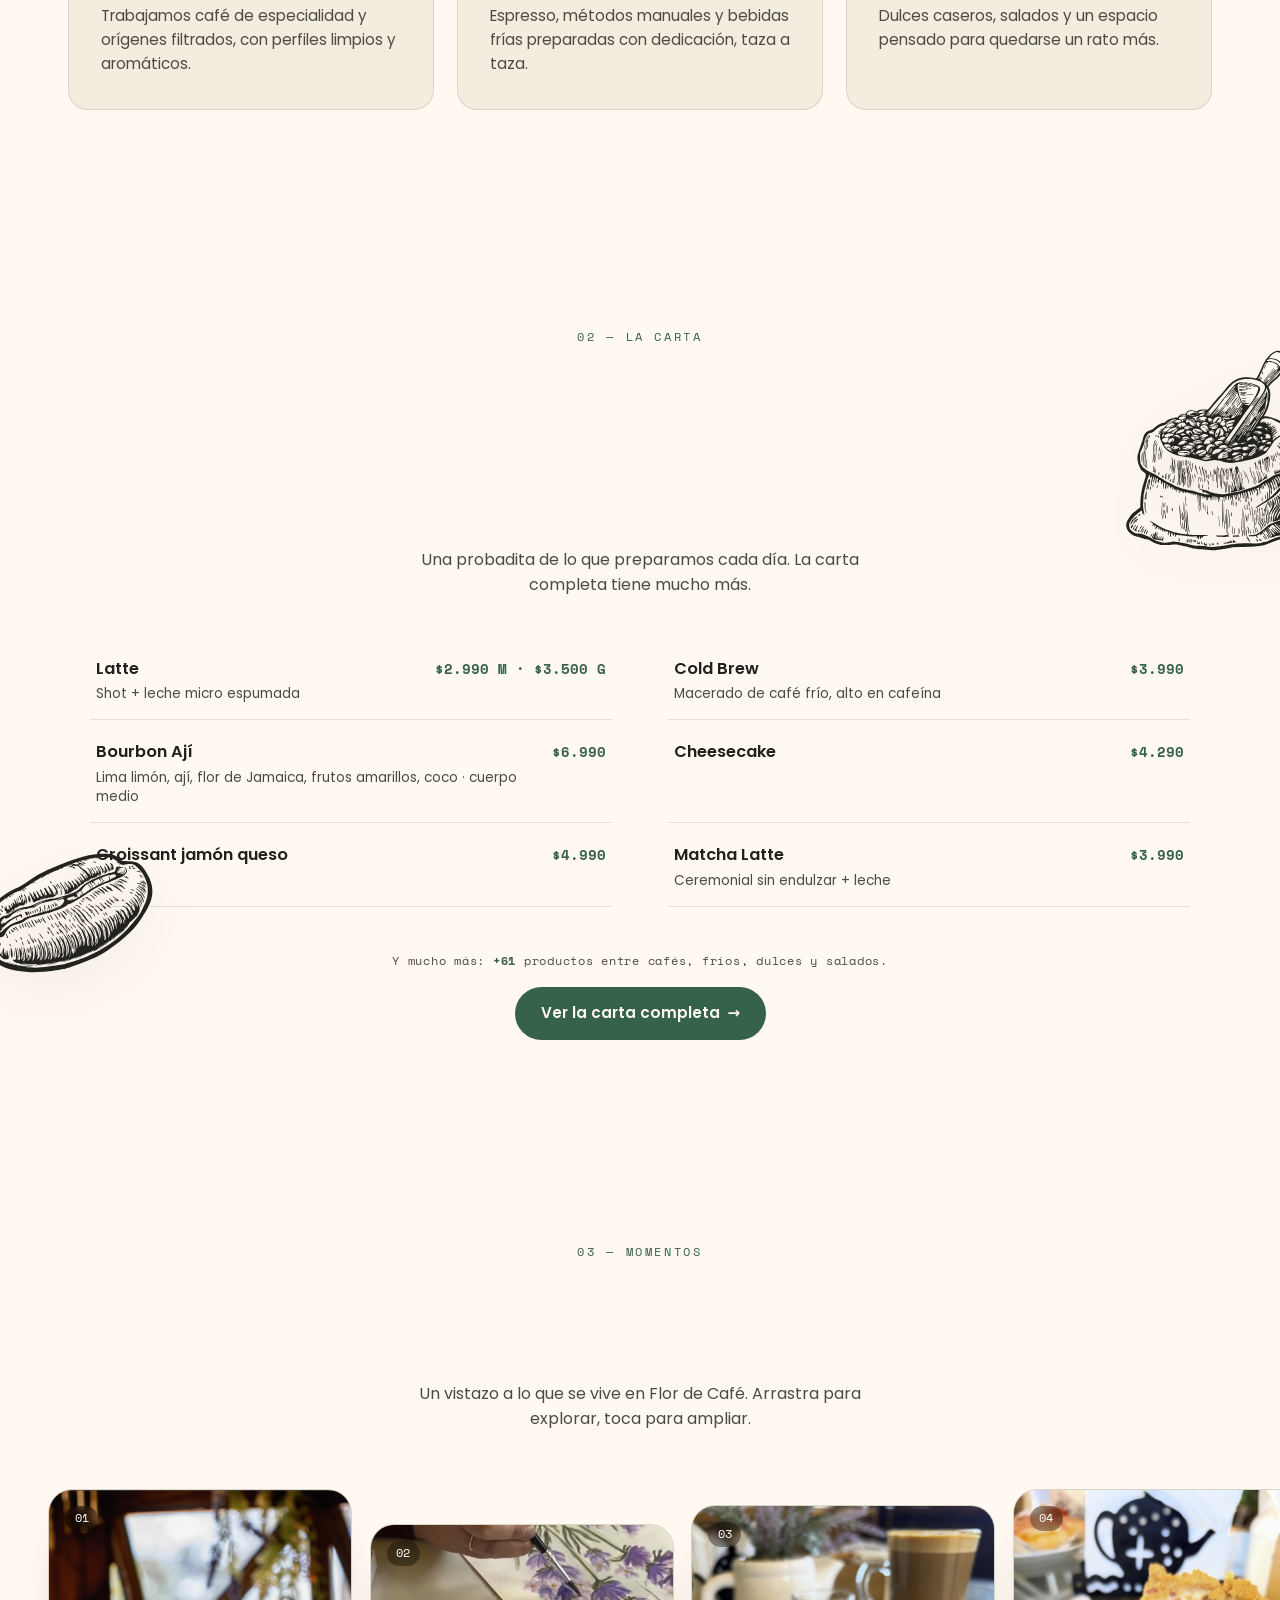
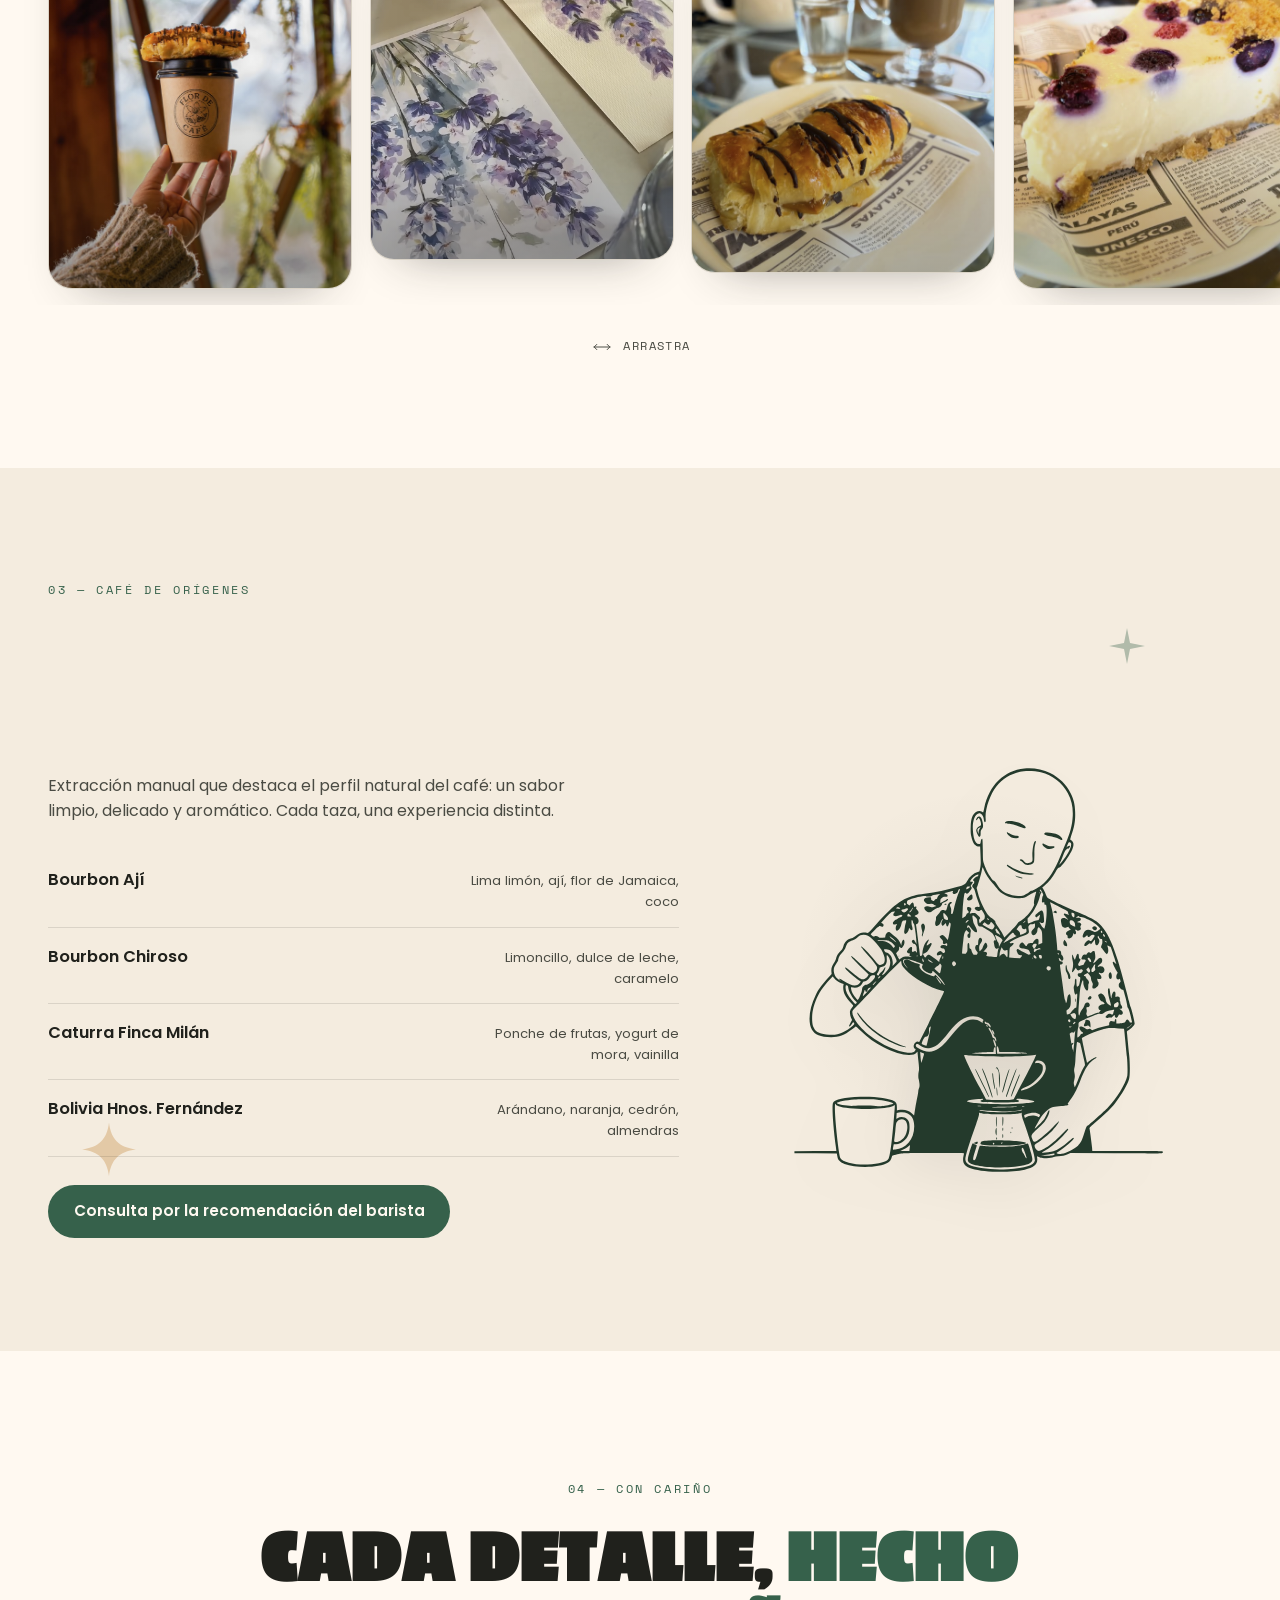
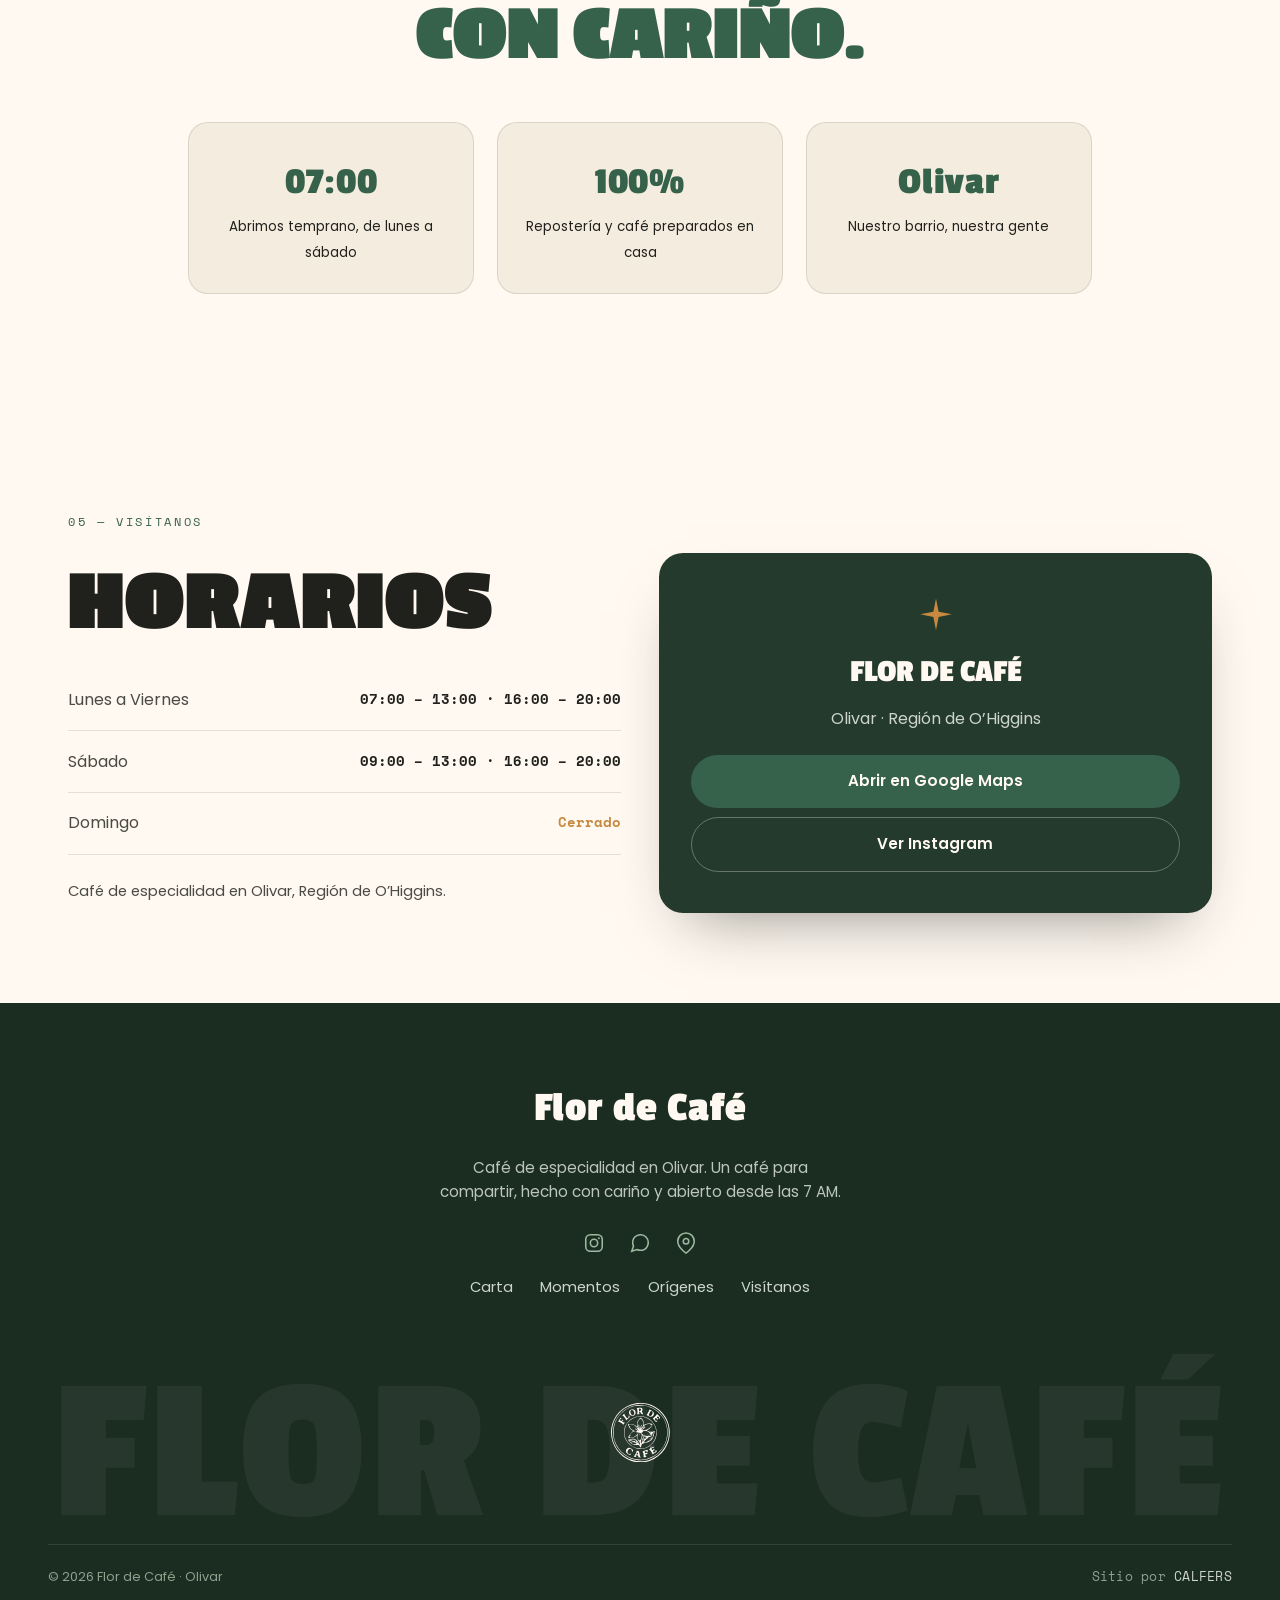
==== commit 2be1ba86: "Restaurar elementos decorativos (grano y saco de café) en la carta de resumen del inicio" ====
--- a/index.html
+++ b/index.html
@@ -141,6 +141,8 @@
 
 <!-- ============ CARTA ============ -->
 <section class="carta" id="carta">
+  <div class="carta-deco-left" data-reveal><img src="assets/img/granocafe.svg" alt="Grano de café"></div>
+  <div class="carta-deco-right" data-reveal><img src="assets/img/sacocafe.svg" alt="Saco de café"></div>
 
   <div class="carta-head">
     <div class="intro-index mono" data-reveal>02 — La carta</div>
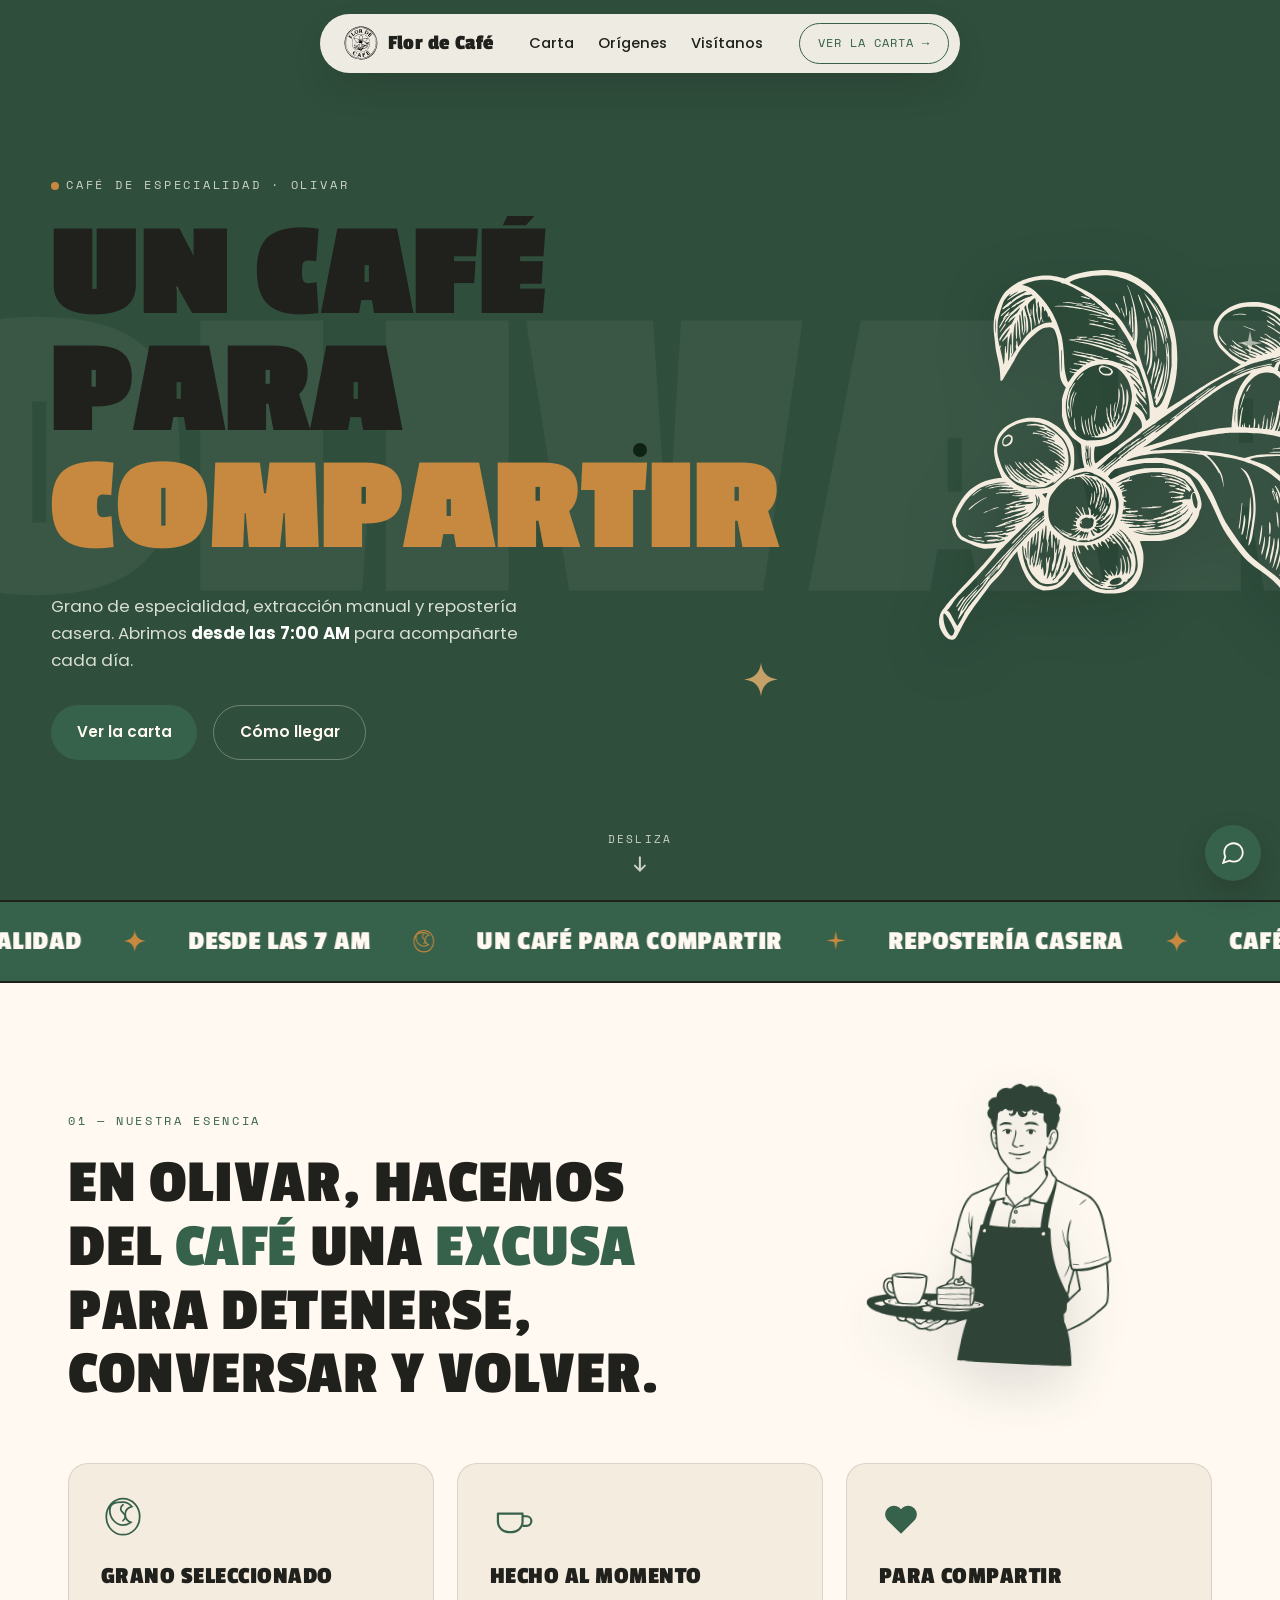
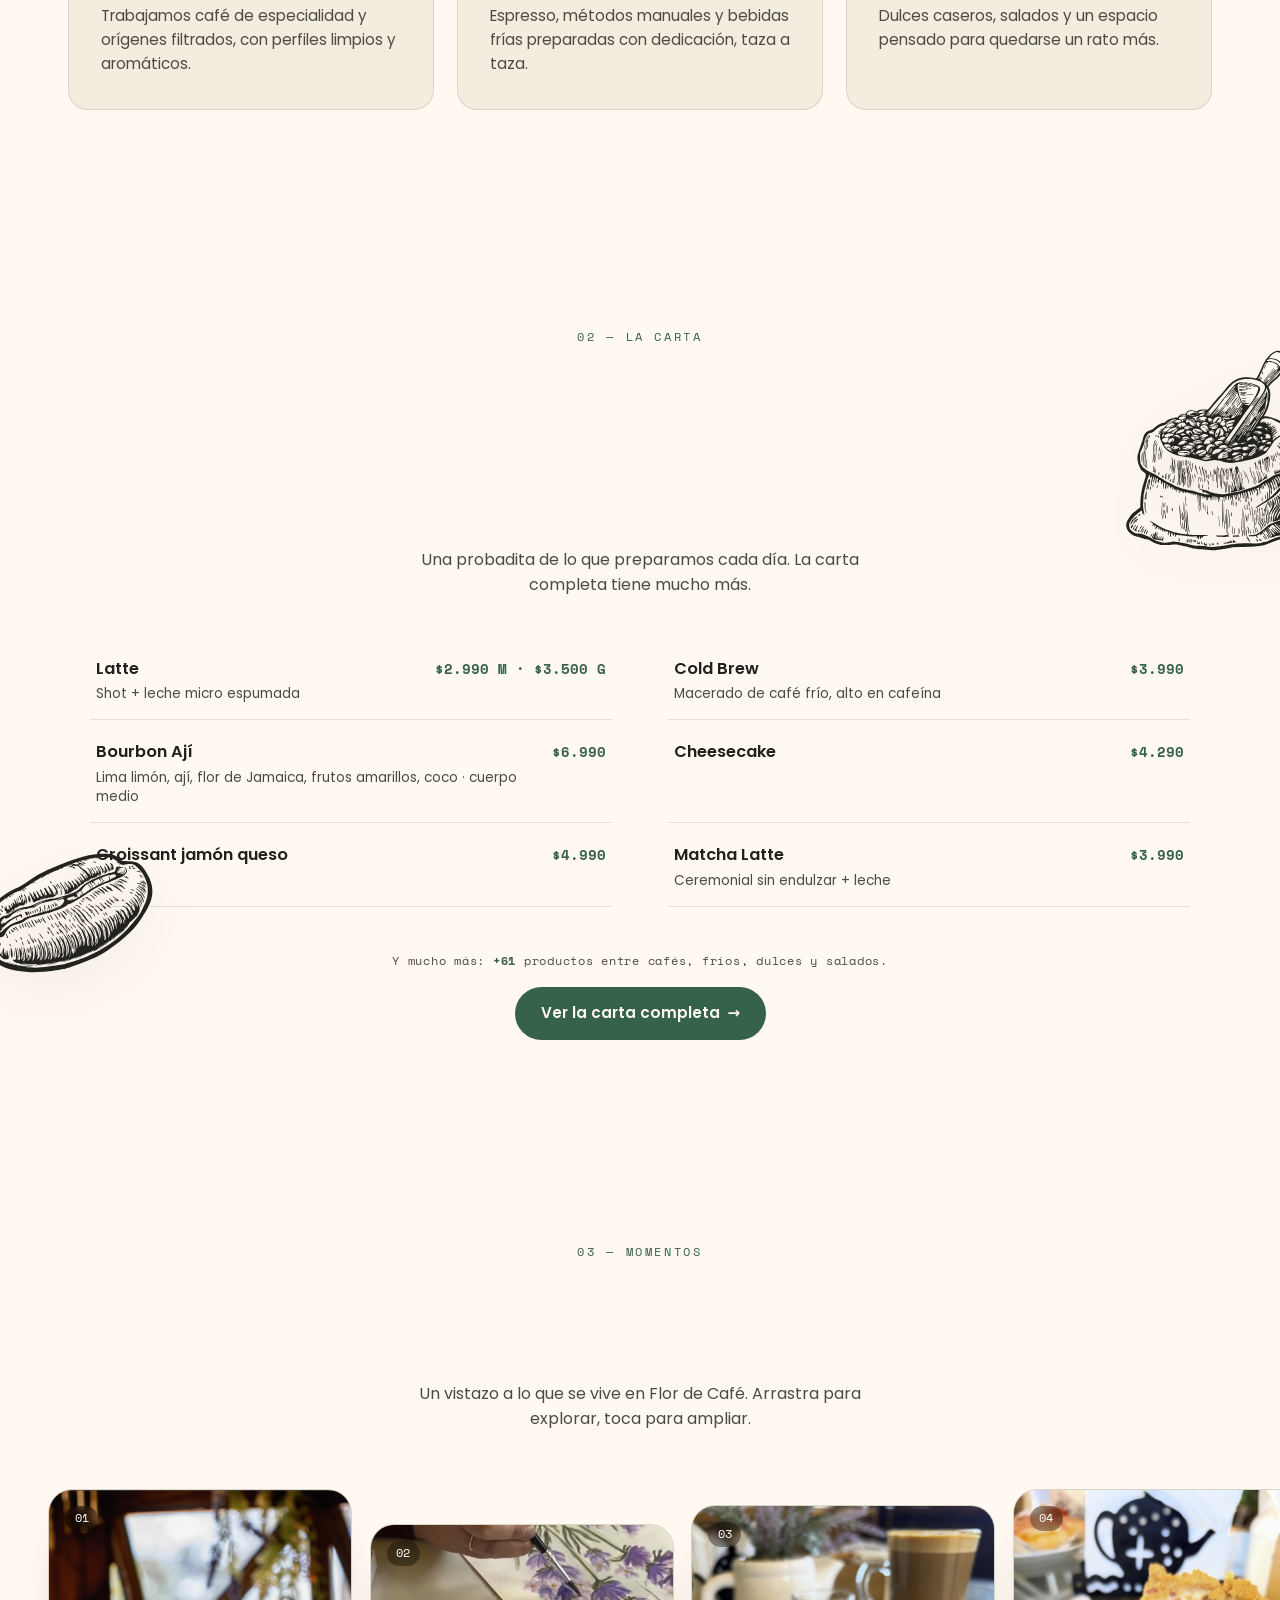
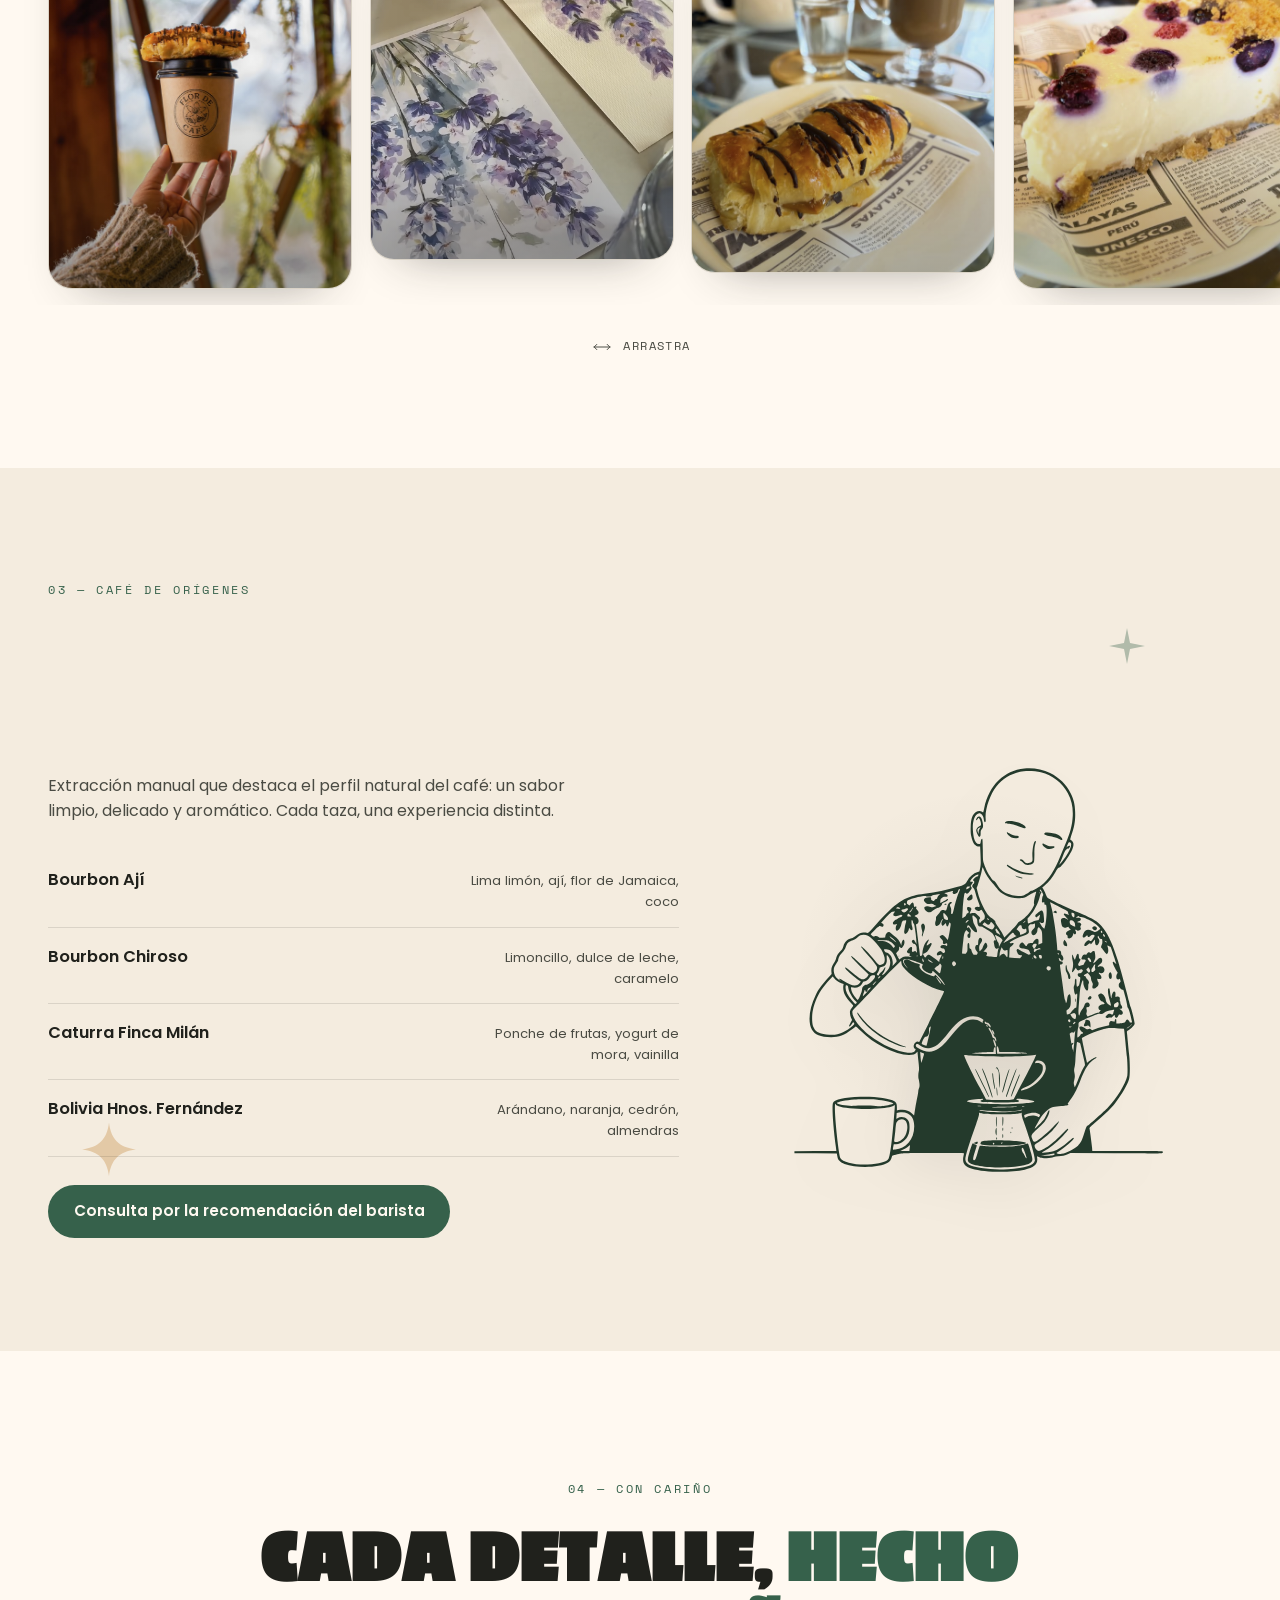
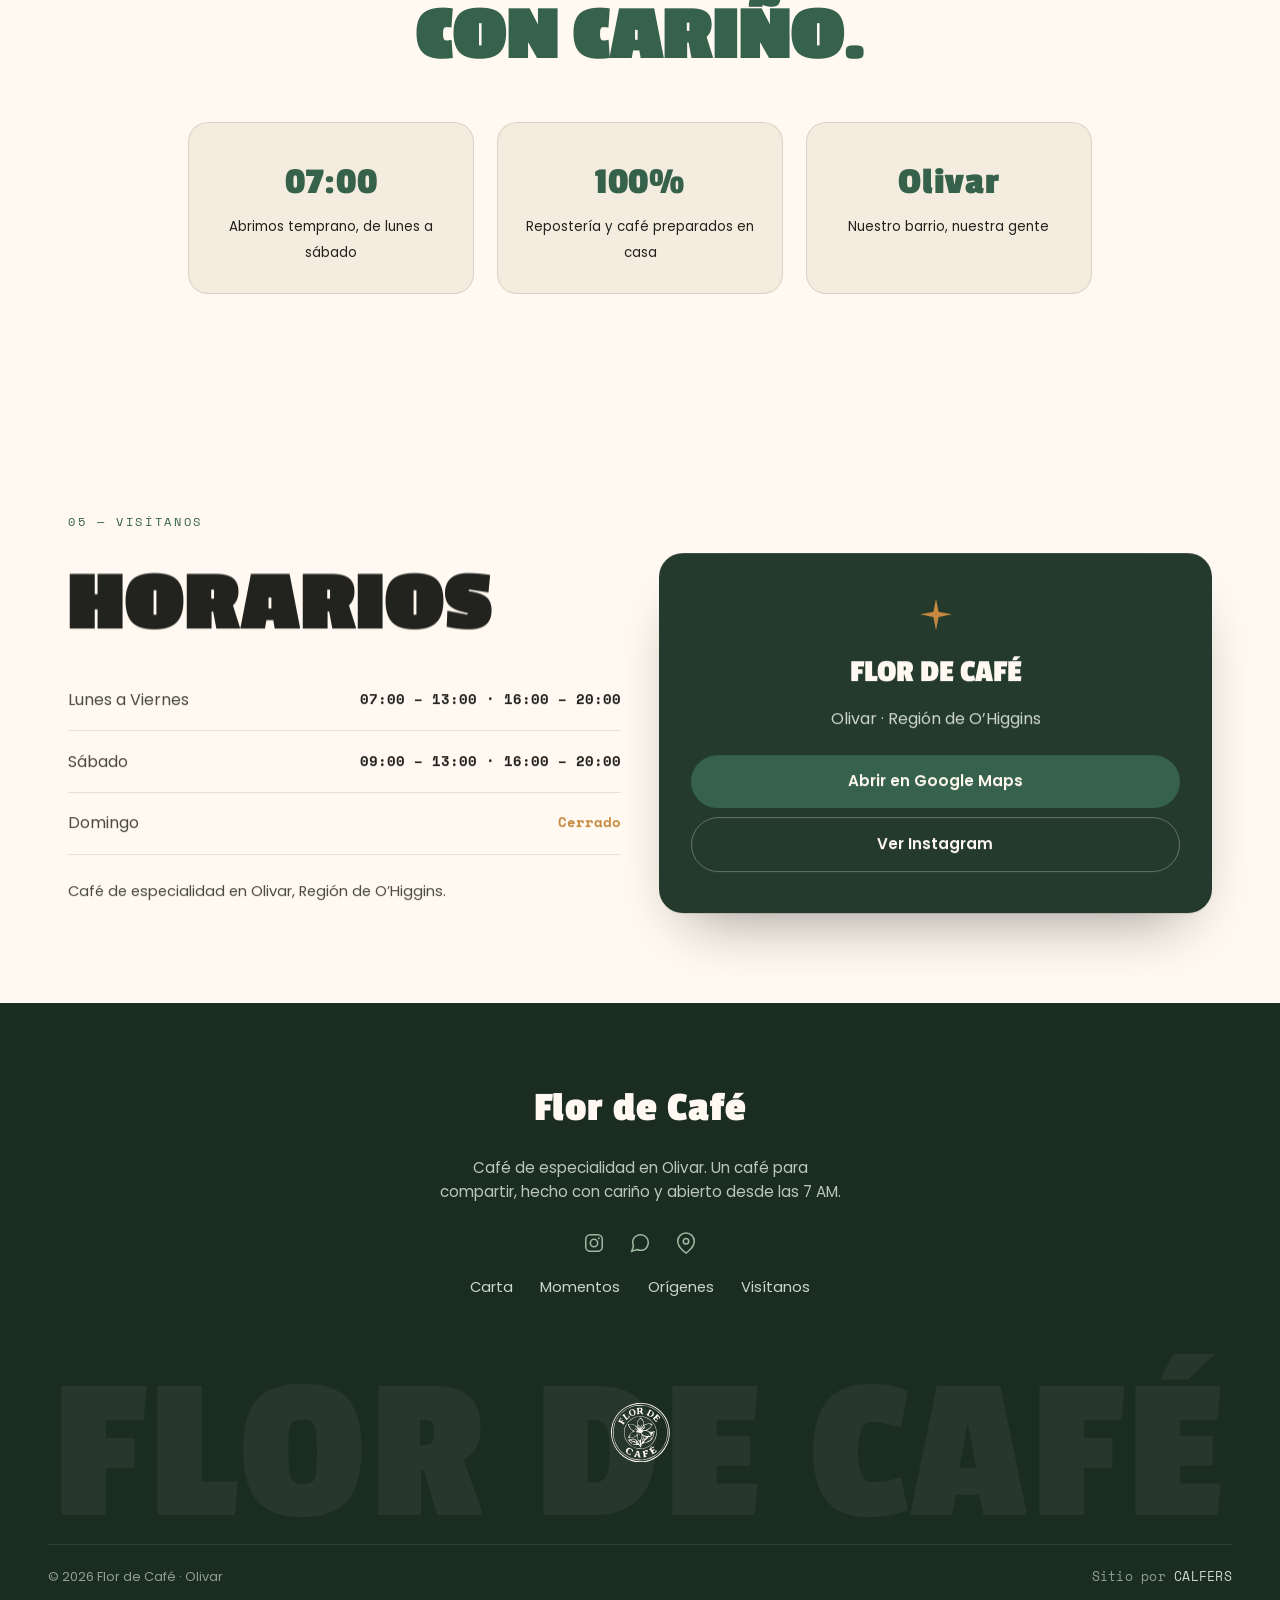
==== commit 6e400af5: "Mostrar barista SVG en PC y saco de café en móvil para la sección Café de Orígenes" ====
--- a/index.html
+++ b/index.html
@@ -202,7 +202,8 @@
       <a href="carta.html#origenes" class="btn btn-solid" data-cursor>Consulta por la recomendación del barista</a>
     </div>
     <div class="or-art">
-      <svg class="fill-dark" xmlns="http://www.w3.org/2000/svg" viewBox="0 0 1254 1254"><path d="M738.5 113c-50.6 5.3-87.2 41.3-99.6 98-1.2 5.8-2.4 10.6-2.5 10.8s-1.4-.4-2.9-1.4c-3.9-2.5-10.9-2.1-15.1.9-8.9 6.3-12.4 16-13.1 36.2-.4 10.5-.1 16.2 1.1 22.8 1.6 8.4 4.9 17.3 7.8 20.8 2.3 2.9 8.2 5.9 11.4 5.9h3.1l.8 17.2c1.1 24.8 1 28.6-.9 37l-1.7 7.5-4.2 1.3c-10.8 3.2-20.6 11.6-26.5 22.8-4 7.4-7.2 9.4-23.2 14.1-28.8 8.3-53.1 13.4-82.6 17.1-21.1 2.6-33.5 5.9-45.9 11.9-23.1 11.3-38.7 25.2-80.4 71.4-9.8 10.8-13.8 14.6-15 14.2-.9-.4-4-.9-6.8-1.2-7.9-.9-13.5 1.2-21.3 7.7-4.7 3.9-8.4 6.1-11.6 6.9-11.2 2.9-16.6 8-20.5 19.9-1.7 5.4-3.3 7.9-8 12.7-5.7 5.9-8.9 11.7-10.4 18.5-.4 1.9-2.6 6.5-5 10.1-5.2 7.8-7 14-6.2 21.5l.6 5.6-10.9 12.3c-15 17.1-22.3 27.1-28.6 39.8-16.2 32.3-20.1 66.8-9.7 86 7.3 13.4 21 18.8 47.8 19 19.6.1 33.2-4.9 50.4-18.4 5.1-4.1 9.9-7.8 10.5-8.3.8-.5 5.1 3.1 12.6 10.6 16.9 16.8 35.4 30.2 56.9 41.2 23.6 12.1 46.1 18.9 62.6 19 10.5.1 15.5-1.4 19-5.5 1.4-1.7 2.5-2.7 2.6-2.2 0 .4 1 10.3 2.2 22 2 18.1 2.1 21.9 1 26.5-1.5 6.6-1.6 15.8-.2 19.5.6 1.5 1.4 6.2 1.8 10.3.6 6 .4 8.3-1.1 12.2-1 2.7-1.8 6.3-1.8 8.2 0 1.8-1.1 8.2-2.4 14.2s-3.7 18.7-5.2 28.1l-2.7 17.2-5.3-4.9c-6.9-6.2-14.2-9.1-23.8-9.2-4 0-8.6.3-10.4.7l-3.2.7v-7.7c0-8.8-1.5-12.4-6.2-15.3-11.7-7.2-50.4-12.1-84.8-10.8-39.9 1.5-63.4 6.7-67.6 14.8-3.3 6.3-.1 56.7 7 110l1.2 9.8-52 .2-52.1.3v5l52.6.3 52.6.2 1.3 7.3c1.1 6.6 1.6 7.6 5.9 11.8 3.3 3.2 6.8 5.3 11.8 7.1 30.5 11.4 87.9 9.6 108.5-3.4 4.8-3 7.9-7.9 9.3-14.5.5-2.8 1.2-3.3 4.3-3.9 2-.3 8-1.5 13.2-2.7 9.2-2.1 12.2-2.2 85.8-2.4 72.6-.3 76.3-.3 75.8 1.4-.3 1-1 4.8-1.7 8.5-2.6 15.4 3.2 23.1 21.6 28.7 30 9.3 94.3 10.6 131 2.5 23.1-5 33-14.1 31-28.5l-.7-4.7 6.3 2.5c5.7 2.3 7.2 2.5 17.8 2.1 8.9-.3 13-1 17.6-2.7 4.1-1.6 7.9-2.2 12.1-2.1 6.9.1 15.9-1.9 24-5.5l5.4-2.4 113.8.6c101.3.5 113.8.4 115-.9.7-.9 1-2.3.6-3.2-.6-1.5-8.2-1.6-87.9-1.6h-87.2l-.6-8.7c-.7-8.2-5-40.5-6.2-46.4-.6-2.5 1-4.1 17.7-18.5 22.8-19.8 37.6-34.5 45.7-45.2 17.3-23 31.3-47 34.8-60.2 2.4-8.7 2.4-38.5.1-60-1-8.5-2.4-23.4-3.3-33-.8-9.6-1.8-19.4-2.1-21.6-.5-4.2-.5-4.2 4.9-7.2 6.2-3.5 13.3-11.1 14.2-15.1.6-3-7.6-37.3-10.2-42.5-.9-1.6-2.6-7.7-3.9-13.5-4.2-18.8-20.1-76.9-27.4-100.6-11.7-37.7-22.6-62.4-35.5-79.7-12.3-16.6-23.3-23.5-65.6-41.2-25.9-10.7-63.5-28.6-71.9-34.2-2.6-1.8-4.1-3.7-5-6.7-1.5-5-6.6-15.5-8.8-18-.8-.9-1.3-1.8-1.1-2 .2-.1 3.4-2.9 7.1-6.1 9-7.6 18.2-19.3 25.4-32.1 3.9-6.8 6.6-10.6 8-10.9 3.7-1 7.2-4.5 16.3-16.5 15.5-20.7 22.5-36.2 20.2-44.8-1-3.7-4.2-7.5-7.3-8.5-.6-.2.4-4.4 2.5-10.8 8-23.5 10.2-37.1 9.4-58.4-.6-18.8-3.4-30.3-11.2-46.1-10.6-21.8-27.9-38.8-51.1-50.4-18.5-9.2-42.6-13.4-63.9-11.1m41 9.4c29.1 7.6 53.5 26.5 67.1 52 9.4 17.7 13 34.7 12.1 56.5-1 22.4-6.5 43.2-18.7 70.6-3.4 7.7-8.7 20.3-11.7 28-14.4 36.5-29.3 59.3-48.3 74-8 6.1-21.7 13.8-23.4 13.2-.9-.4-3.3.8-5.8 2.8-2.4 2-7.2 5-10.8 6.8-6.1 3-7.1 3.2-17 3.1-9.1 0-11.8-.5-20-3.3-17.2-5.9-22.1-9.6-32.3-25.2-4.2-6.4-6.7-9.3-7.9-9.1-2.2.3-11.6-12.8-17.3-24.3-2.4-5-5.7-13.1-7.2-18-2.6-8.7-2.7-9.8-2.9-34.9-.1-14.3-.6-26.2-1.2-26.8-1.5-1.5-3.4 1.8-4.1 7.4-.6 5-.8 5.3-3.7 5.6-5.6.5-10.7-5.6-13.2-15.8-.6-2.5-1.6-9.3-2.2-15.2-2.4-23.6 3.7-43 14-45.3 5.7-1.3 11.4 4.9 12.5 13.5.9 6.8 2.2 9.5 4 8 1.1-.9 1.3-3.1.8-10.3-1.4-21.8 11.2-58.6 26.7-78.1 14.9-18.8 35.4-31.5 59-36.7 12.8-2.8 37.7-2.1 51.5 1.5m74.7 176.1c2.4 5.3-2.2 17.4-12.6 32.9-5.4 8.1-15.7 20.8-16.3 20.2-.2-.1 1-2.9 2.6-6.2 1.5-3.2 4.8-11 7.1-17.2 3.3-8.7 5.1-12 7.8-14.3 2.4-2.1 3.7-2.7 4.2-1.9.8 1.2 5-3.8 5-5.9 0-1.8-3.5-1.3-6.3.9l-2.6 2.1 2.1-5.3c1.2-2.9 2.6-5.9 3.1-6.6 1.6-2 4.7-1.4 5.9 1.3m-216 66.8c3.4 9.1 12.5 22.9 21.5 32.7 3.8 4.1 8.3 9.5 10 12 5.1 7.5 12.8 13.9 21.6 18 12.3 5.7 19.4 7.4 32.2 7.3 12.1 0 16.5-1.1 23.8-6.1 6.8-4.7 20.7-11.4 20.7-10 0 .7-.9 4-1.9 7.3-3 9.4-4.7 21.3-3.4 22.6 1.4 1.4-1.6 7.8-8.2 17.9-5.4 8.1-18.5 21-24.5 24-5.8 2.9-7.9 4.8-9.4 8.5-.7 1.6-8.1 9.8-16.5 18.1l-15.2 15-4.1-7.9c-2.3-4.4-7.5-12.7-11.5-18.4-4-5.8-7.1-10.9-6.8-11.4 1.1-1.7-1.5-4.8-8.3-9.7-9-6.5-12.7-11.2-20.1-25.2-7.5-14.3-12.4-27-15.6-40.2l-2.5-10.2 2.5-6.1c2.9-7.4 8.8-28.6 10.6-38.4.7-3.9 1.6-7.1 1.9-7.1s1.7 3.3 3.2 7.3m-14.1 13.4c-.5 1.8-1.4 2.7-2.9 2.8-2 .1-7.2 4.1-9.4 7-1.3 1.7-.9 3.5.7 3.5 1 0 1.5 1.1 1.5 3.5 0 2.3-.5 3.5-1.3 3.5-1.5 0-3.7 4.1-3.7 6.6 0 .9 1.3 2.8 2.9 4.3 2.3 2.2 3.4 4.8 5.4 13.2 1.4 5.7 4.6 15.4 7 21.6 4.8 12.2 4.7 13-1.7 11.7-2.3-.4-3.9 0-5.6 1.4-2.9 2.3-2.2 4.5 2.2 7.2 3.9 2.4 6.7 2.5 9.4.5 1-.8 2.4-1.5 3-1.5.7 0 2.9 3 5.1 6.7 3.4 5.9 3.9 7.4 3.5 11.5-.3 4-.9 5.1-4 7.4-2.1 1.5-4.7 3.8-5.9 5.2-2.6 3.1-3.2 2.7-4-2.2-.4-2.7-.1-4.2 1.2-5.5 2.4-2.7 1.8-4-4.8-9.9-5.1-4.6-6.2-5.2-10.1-5.2-2.5 0-5.6.4-7 1-3.2 1.2-3.4-.1-.6-5.5 1.1-2.2 2-4.7 2-5.7 0-2.4-4.3-5-7.7-4.6-2.3.2-2.9.8-3.1 3.5-.2 2.5.3 3.9 2.3 5.7 2.9 2.7 2.5 5.1-1.1 6-1.7.5-2.6 1.6-3.1 3.7-.4 2-1.9 3.9-4.9 5.9-2.3 1.7-4.5 3-4.8 3s-.3-2.6-.1-5.8c.2-3.1.6-11.3 1-18.2.8-14.6 3.1-33.8 4.5-37.6 1-2.5 1.2-2.6 2.9-1 3.4 3.1 5.6 1.9 11.4-6.2 4.2-5.9 4.4-6.8 2-9.4-1.6-1.7-1.5-2.1 1.5-6.4 1.8-2.4 3.2-4.9 3.2-5.4 0-.6-1.6-1-3.5-1s-3.5-.2-3.5-.5c0-3.5 9.7-13.6 15.3-16 4.8-2.1 5.6-1.9 4.8 1.2M602.8 408c-1.5 2.3-7.4 5.7-8.4 4.7-.4-.3-.1-2 .6-3.7 1.1-2.6 1.7-3 5.1-3 3.6 0 3.8.1 2.7 2m-26.3 11.3c-3.7 8.1-8.9 25.1-13 42.9-1.4 6.5-3 11.8-3.5 11.8s-1.5.2-2.2.5c-1.1.4-1.3-.8-1-6.4.3-5.7 0-7.9-1.7-11.4-2.4-5-2.1-6.9 1.6-8.6 2.4-1.1 2.5-1.4 1.1-2.7-1.2-1.2-2.1-1.3-3.4-.6-3.7 2-5.6 5.1-7.4 12.2-1 4-2.3 7.7-2.8 8.2-.7.7-2.3.5-4.6-.3-4.5-1.6-7.8-.3-10.6 4.3-1.1 1.8-3.8 5.3-6 7.7-3.5 3.8-4.1 4.9-3.9 8.5.1 2.2-.3 5.1-.9 6.3-1.6 2.8-1.5 9.6 0 11.1 3.7 3.7 10.7-.9 12.7-8.4.6-2.2 2.2-5.1 3.6-6.4 3.1-2.9 3.2-1.8.3 2.3-2.8 3.8-3 9.9-.5 12.4 1.6 1.7 1.9 1.6 5.4-2l3.8-3.7 1 4.3c1.4 5.8 3.5 5.4 6.1-1.1 2-5.1 2.1-5.2 3.8-3.3 1.7 1.8 1.6 2.8-1.4 20.2-1.7 10.1-3.6 19.1-4.2 20.2-.9 1.8-1.1 1.7-2.8-.9-2.3-3.8-8-9-10.6-9.8-2.2-.7-7.4 2.6-7.4 4.6 0 .5 2 2.9 4.5 5.3 4 3.9 4.3 4.7 3.8 7.9-.5 3.1-.2 3.7 1.8 4.5 1.7.6 2.9.5 4-.5 2.9-2.6 4.9-1.7 4.9 2.1 0 3.2-1.4 4.8-2.2 2.5-.2-.6-2.7-1.3-5.6-1.7-4.2-.5-5.6-.2-7.2 1.2-3.9 3.5-1.5 7.5 4.3 7.5 3 0 4.3 1.5 5.1 6.1.6 3.2.3 3.7-2 4.7-2.3 1.1-2.8.9-5.4-1.8-3.3-3.5-4.4-3.7-8.7-1-3.8 2.3-5.3 6.5-3.1 8.7 1.3 1.3 2 1.3 5.4-.2 6.4-2.6 6.9-1.4 2.9 6.2-2.4 4.6-3.4 7.5-3 9.1.5 2-.3 1.6-5.7-2.6-3.5-2.7-9.6-7-13.6-9.7-7-4.6-7.3-4.7-9.7-3.1-1.4.9-3.2 2.7-4.1 4.1s-2 2.2-2.5 1.9c-.8-.5-4.9-7.8-4.9-8.7 0-.2 1.8-.9 3.9-1.6 4.8-1.4 8.5-5.4 14-15.5 3.3-6.1 4-8 3.1-9.1-1-1.2-1.6-1.2-3.9-.1-1.4.8-3.5 2.3-4.5 3.5-4.6 5-4.9 0-.5-7.2 1.8-3 2.7-5.3 2.1-5.9-1.1-1.1-7.4 5.7-10.1 11.1-2.9 5.6-6 18-5.8 22.9.1 2.7-.4 4.8-1.5 5.8-2.2 2.3-4.8 1.1-4.8-2.2 0-1.4-.7-7.2-1.4-12.8-.8-5.5-2.4-18.2-3.6-28.1-2.2-18.8-3.7-29.8-4.6-32.8-.3-1.1 0-1.7 1-1.7 2.3 0 5.6-5 5.6-8.5 0-3.7-2.9-7.9-7.1-10-3.9-2-3.7-3 1-4.9 7-2.7 7.9-7.2 2.6-12.2-3.1-2.9-3.4-3.7-2.5-5.4 1.5-2.7.4-4.3-2-3-3.1 1.6-3.6 1.2-3.9-3.2-.2-4.2-1.5-6.8-3.3-6.8-.6 0-2.5 1.6-4.3 3.5l-3.2 3.6-3.6-2.3c-2.4-1.5-3.4-2.8-3-3.8.3-.8.6-2.5.6-3.7-.1-1.8 1.2-2.7 7.1-5.1 11.1-4.6 38-10 40.1-8.1 1.5 1.5 12.1 1.1 13.5-.5 1.1-1.5 6.6-2.8 16.5-4.1l4.9-.7-3.2 3c-1.8 1.7-3.5 4.4-3.8 6-.5 2.3-1.3 3.1-3.4 3.6-1.8.3-3.1 1.4-3.7 3-.8 2.4-.9 2.4-4.5.9-3.4-1.3-3.8-1.9-3.8-4.9s-.3-3.4-2.7-3.6c-12.9-.7-19.6 5.9-12.5 12.4 4.3 4.1 6.7 4.9 12.4 4.2 4.6-.5 6-.2 10.6 2.4l5.4 3-5.7 1.8c-4.9 1.5-6.2 1.6-8.9.5-5.3-2.2-7.6-2.4-11.7-1.1-3 1-3.9 1.8-3.9 3.6 0 3.2 5.5 9.2 9.4 10.2 4.4 1.2 7 .4 11.3-3.3 4.5-3.8 11.4-7.5 14.2-7.5 3.1 0 9.1-5.8 9.1-8.7 0-2 1-2.9 5.8-5 6.4-2.9 9.2-5 9.2-7 0-1.8-2.9-1.6-3.7.3-.4 1.1-14 8.4-15.7 8.4 0 0 .1-2.3.3-5.1.3-4.6.7-5.3 4.4-8 3.5-2.6 4.7-2.9 8.3-2.3 3.7.5 4.3.3 4.9-1.5.8-2.8-.1-4-4.2-5.8-1.9-.8-3.3-1.6-3.1-1.8.6-.6 19-5.5 20.6-5.5.9 0 1 .4.1 1.9-1.4 2.2-.6 4.9 1.7 5.8.9.3 3.6-.4 6-1.5 3.5-1.8 4.5-2.8 5.4-6.1 1-3.7 2-4.8 4.7-5 .7-.1-.2 2.9-2.2 7.2m206.9 2.3c2.5 5 2.6 5.8 1.3 7.2-.9 1-1.8 4.8-2.2 8.9-.7 6.2-.5 7.4.9 7.9.9.3 2.3.1 3-.6 1.2-.9 1.5-.5 1.8 2.7s.6 3.8 2.5 3.6c2-.2 2.2.3 2.9 7.4 1.2 13.8-1.3 41.1-4.7 50l-1 2.6-3.4-3.3c-1.8-1.8-3.9-4.7-4.6-6.4s-1.9-3.9-2.7-4.9c-1.3-1.5-1.3-1.7.1-1.7 1 0 1.7.4 1.7 1 0 1.4 5.3 1.2 7.2-.3 1.5-1 1.6-2.7.9-12.8-1-16.2-3.9-20.2-10.8-14.6-1.5 1.3-4 3.1-5.5 4-4.2 2.7-6.2 6.1-4.8 8.6 1.5 2.9 2.4 2.7 7-1.5 2.2-2 4.3-3.5 4.5-3.2.2.2-.3 3.3-1.3 6.9-1.7 6.3-1.8 6.4-5.7 7-2.2.3-7.8 2.2-12.4 4.2-4.7 2-9 3.7-9.7 3.7-.8 0-1.3-2.1-1.6-6.3l-.3-6.2 5.1-5.6c10.5-11.5 21.9-33.4 25-47.9 1-4.7 2.4-8.9 3.1-9.3 1.9-1.2 1.6-3.5-.7-4.2-1.3-.4-2-1.5-2-3.2 0-2.5.1-2.5 1.8-.9 1.1.9 3.1 4.1 4.6 7.2m-6.4.4c0 .5-.2 1-.4 1-.3 0-.8-.5-1.1-1-.3-.6-.1-1 .4-1 .6 0 1.1.4 1.1 1m47.9 34.1c20.6 10.3 22.1 11.2 22.1 13.7 0 1.5.7 3.7 1.5 4.9l1.5 2.2-5.5-2c-6.7-2.3-7.1-2.3-7.9-.2-.5 1.2 1 3.3 5.5 7.5 6.9 6.4 7.3 8.4 1 4.2-3.3-2.1-4.8-2.5-7.8-2.1-6.4 1.1-7.2 3.6-4.5 15.4 1.1 5.1 2.3 6.7 6.2 8.3 2.5 1 3.5.9 7-.7 3.8-2 4-2 4.5-.2.4 1 1.7 2.7 3.1 3.8l2.5 2-5.1 2.2c-5.4 2.3-7 4.2-7 8.4 0 1.8.6 2.9 2 3.2 1.5.4 2 1.4 2 3.9 0 2.7.5 3.7 2.3 4.3 4.6 1.8 10.3-3.5 11.8-10.7.6-3.3.8-3.4 1.4-1.5.8 2.5 2.5 2.9 4.3 1.1 1.6-1.6 1.5-4.9-.3-7.5-2.1-3-.2-3.9 3.5-1.7 2.8 1.7 3.1 1.7 6.5.1 3.6-1.7 4.2-3.4 2.5-6.7-.7-1.4-.5-2.7.7-4.8 1.7-2.9 1.7-3.1-.1-5.1-1-1.1-3.2-2.1-5-2.3-4.3-.4-4.2-3.2.2-3.6 2.3-.2 3.6-1 4.4-2.7 1.7-3.7-.4-5.5-6.6-5.5l-5.1-.1 2.8-2.4c3.2-2.8 5.7-3.2 5.7-1 0 1.1 1.1 1.5 4.3 1.5 5.2 0 22.3 7.6 32.6 14.5 6.9 4.7 15.1 12.5 15.1 14.5 0 1.8-9.4 7.9-12.3 8-1.5 0-4.9-1.1-7.5-2.4-11.3-5.7-17.5-3.7-22.4 7.2-3.9 8.6.4 12.2 6.8 5.8 3-3 3.3-3.1 3.6-1.3.2 1.1 1.1 2.5 2 3.1 1.4.8 2.4.4 5.1-2.2 3.4-3.3 6.4-4 9.8-2.2 1.8 1 1.7 1.4-2 6.8-5.4 8-6.5 8.8-9.2 6.8-1.9-1.3-2.5-1.3-4.9-.1-5.3 2.8-10.3 10.6-8.2 12.7 1.4 1.4 4.3.3 8.7-3.2 4.3-3.4 6.5-3.8 6.5-1.3 0 1.4.9.9 3.3-1.7 1.8-1.9 4.2-4.9 5.4-6.5l2.2-3 .1 4.7c0 10.1 4.1 12.8 8.7 5.9 3-4.4 2.9-8.9-.2-13-2-2.8-2.2-3.7-1.3-5.5 1.1-2 1.2-2 1.9.8 1.2 4.2 3.9 6.8 6.5 6.2 2.1-.6 2.2-.2 2.6 5.2.3 4.1-.1 6.7-1.4 9.2-2.3 4.4-2.3 6.5 0 8.2 1 .7 3 3.4 4.5 6 1.5 2.5 3.9 5.6 5.4 6.8l2.8 2.1 1.7-2.1c2.2-2.7 2.4-10.6.4-15.5-1.8-4.2-.7-5.2 2.7-2.5 1.4 1.1 3 2 3.5 2 1.1 0 1.2.3 4.7 10 2 5.4 7.9 23.7 10.1 31.5.5 1.6-.1 1.3-2.8-1.3-6.9-6.5-7.7-2.9-1.9 9.2 2.1 4.4 5 9.7 6.4 11.6 2.4 3.4 2.4 3.5.6 6-2.2 3-2.8 10.3-.9 12.5 1.5 1.8 5.1 2 6.7.4.9-.9 1.3-.5 1.8 1.7.4 1.6.8 3.4 1 4 .2.7-.7 2.2-2.1 3.5-1.8 1.7-2.4 3.3-2.4 6.5 0 3.6.5 4.7 4.1 7.8 2.7 2.5 4.6 3.5 5.8 3.1 1.6-.5 2.4 1.8 7 19.9 2.8 11.3 4.8 21.2 4.5 22s.4 2.4 1.6 3.6c1.5 1.5 3.3 6.8 6.1 17.8 2.1 8.7 3.9 16.3 3.9 16.9 0 .8-1.3 1.3-3 1.3-1.9 0-3-.5-3-1.4 0-2.2-4.7-6.6-6.4-6-.8.3-2.4 2.1-3.5 3.9-1.6 2.8-2.8 3.5-7.8 4.6-3.2.7-7.9 1.3-10.5 1.3l-4.8.1v-5.8c0-4.2-.4-5.7-1.4-5.7-1.5 0-2.6 2.1-2.6 5.2 0 1.6-.4 1.9-2.2 1.4-6.9-2-8.6-1.9-10.3.8-1 1.5-1.6 3.8-1.3 5.6.4 2.8.3 3-5.1 4-10.6 2.2-21.1 5-29.2 8l-8.2 3.1-2.2-2.1c-2.1-2-2.6-2-6.4-.9-4 1.2-4.3 1.1-8.7-2.1-5.4-3.8-13-5.3-14-2.7-1 2.7 3.1 10.4 6.6 12.2 3.7 1.9 3.5 3.8-.5 4.5-1.5.3-3.1 1.2-3.4 2.1-.6 1.7-6.4 6.9-7.6 6.9-1.1 0 .6-23.3 1.8-24.8.6-.8 1-3.6.8-6.4-.3-5.6.5-6.6 7.9-10 2.5-1.1 9-4.2 14.5-6.9 14.9-7.2 28.4-12 30.6-10.9 3.3 1.8 6.7 1 10.8-2.4 3.2-2.7 6.1-3.9 13.2-5.5 11.2-2.6 12.3-2.6 11.4-.4-.5 1-1.3 3.8-2 6.3-1.3 4.9-1.7 5.1-5.7 3.1-3.4-1.7-6.5-.9-10.5 2.8-4 3.6-4.1 4.8-.7 6.3 1.9.9 3 .9 4.4 0 1-.6 3.3-.9 5.2-.6 3 .5 3.8.2 6.6-3 3.6-4.1 4.2-4.4 4.2-1.8 0 1 .7 2.8 1.6 4 2 2.9 4.9 1.5 7.3-3.8 1.4-3.2 2-3.6 3.5-2.8 2.5 1.4 6.5.1 7.5-2.5 1.1-3-1-6.9-5.1-9.6l-3.3-2.1h2.6c1.5 0 3.2-.6 3.8-1.4 1.5-1.8.5-5.9-2-8.2-1.2-1.1-1.9-3-1.9-5.5 0-2.1-.5-4.1-1-4.4-.6-.3-.7-2.3-.4-4.3 1-6.1-3.2-8.6-9.7-5.8-1.3.6-1.5-.2-1.1-5.2.3-4.6.1-6.1-1.3-7.2-1.2-1-2.1-1.1-3.3-.3-2.3 1.4-5.4 10.2-4.9 13.7.3 2.5.2 2.7-.9 1.2-.6-1-1.7-5.6-2.4-10.4-1.6-12.3-1.9-13.2-3.4-13.2-4.2 0-3 13.1 2.9 33.5 1.4 4.9 2.4 9.2 2.3 9.7-.2.4-2.3-.5-4.8-2.2-4.2-2.8-7.9-7.8-8-11-.2-6.7-5.6-15-11-16.9-2.6-.8-3.4-.7-5.7 1.3l-2.7 2.4 1.7 5.5c1.7 5.3 6.2 10.7 9 10.7 1.4 0 5.7 4.1 5.7 5.5 0 .6-1.3 1-3.2.8-4.2-.5-9.9 2.4-11.6 5.9-1.5 3.3-.1 7.8 2.8 8.5 2 .5 2.8 2.3 1.1 2.3-.5 0-1.2.9-1.6 1.9-.3 1.2-2.2 2.3-5 3-2.5.6-9.1 2.9-14.7 5.1s-10.2 3.8-10.3 3.7-.9-1.4-1.8-3c-1.5-2.3-1.6-3.3-.6-6.7.9-3 .9-4.9.1-7.7-1.3-4.2-.2-6.4 2.7-5.6 2.2.6 5.1-2.1 5.1-4.8 0-3.4-1.8-5.7-5.1-6.4-3.9-.9-6.3 1.2-8.3 7-.8 2.4-3.2 6.8-5.4 9.7s-4.5 7.1-5.2 9.3c-2.1 7.2-2.1 7.2-3.2 4.5-1.4-3.4-1.1-11.2 1.2-39.5 2.2-26.6 2.5-28.8 4.7-36 3.6-12.2 5.3-13.7 5.3-4.8 0 4.3.7 7.4 2.9 12 5.3 11.1 9.7 10.3 9.4-1.8-.1-3.8.2-7.1.7-7.4 2.2-1.4 1-6.5-2.5-10.3-1.9-2.1-3.9-5.1-4.5-6.6-.5-1.5-1.4-2.4-2-2.1-.5.3-1.5.3-2 0-1.8-1.1.7-4 4.9-6l4-1.8 2.8 3.3c5 5.9 5.2 6.4 5.3 10.6 0 2.5 1 5.9 2.6 8.7 2.2 4.1 2.4 5 1.4 8.5-1.9 7.3.8 9.4 7.7 6.1 2.4-1.2 5-3.4 5.8-5 1.8-3.3 2-8 .4-9.6-.6-.6-1.4-2.6-1.8-4.6l-.8-3.5 3.8.5c7.7 1.1 9.3-4.6 3.2-10.9-4.1-4.2-3.9-5.7.7-3.8 6.3 2.6 12.2-3.7 10-10.6-1.9-5.6-7.4-7.5-14.2-4.9-3.5 1.4-1.8-2.5 2.5-5.6 4.8-3.5 6.6-6.2 6.7-10.2 0-4.3-1.7-6.7-4.8-6.7-2 0-4.2 1.7-9.3 7.1-7.9 8.5-10.3 8.5-5.8.1 2.9-5.4 3-6.1 2.4-13.7-.4-4.4-1.1-8.6-1.7-9.3-1.7-2-4.6-1.4-6.9 1.7-2 2.8-2.2 2.8-5.2 1.3-2.9-1.5-3.1-1.4-5.3 1.1-1.2 1.4-2.4 3.1-2.6 3.7-.2.8-1.1.8-2.9.2-3.5-1.4-5.5 0-8 5.4-2.7 5.6-2 7.8 2.1 6.9 3.7-.8 7 .2 7 2.2 0 .8-.8 2.7-1.9 4.1-1 1.5-2.2 3.7-2.5 4.9-.5 1.5-1.5 2.3-2.9 2.3-1.2 0-3.5.7-5 1.5-2.1 1.1-3.4 1.2-4.8.5-2.8-1.5-2.3-5.2 1.1-9.5 3.5-4.4 3.9-7.5 1-8.2-1.6-.4-2-1.4-2-5.2 0-10-4.4-9.3-7.4 1.3-1 3.6-2.2 6.6-2.5 6.6-.8 0-5.1-10.1-5.1-11.8 0-.7-.4-1-1-.7-1.5.9-1.2 8.1.6 15.5 1.7 7 1.3 14.2-1 22.2-1.4 4.4-1.2 5.8.6 5.8.4 0 2.4-2.5 4.5-5.6l3.7-5.5 1.3 2.5c2.3 4.3 5.1 5.2 8.5 2.6 2.6-1.9 3.3-2.1 5.4-.9 3.1 1.6 3 3-.3 6.9-2.1 2.5-3.2 3.1-5.3 2.6-3.1-.6-5 .9-5 3.8 0 2.3 2.7 5.6 4.6 5.6 2.3 0 2.4 1.8.7 11.5-1.5 8.4-2 9.8-4 10.6-1.3.5-2.3 1.4-2.4 2.1 0 .7-.5.2-1.1-1.2-.5-1.4-.9-5.8-.9-9.8.2-8.1-.4-9.9-2.5-8.1-.9.7-1.4 3.2-1.4 6.9 0 3.3-.7 7.1-1.7 9-1.5 3-1.5 4.4-.4 11.9 1.3 9.5 3.3 12.9 5.5 9.8 2.4-3.2 2.9-1.8 2.2 7-.4 4.9-.9 13-1.2 18.1-.6 8.2-.8 9.2-2.4 8.7-1.5-.5-6.1 4.2-13.3 13.6-.6.9-2.9 1.9-4.9 2.2l-3.6.5-.7-5.1c-.5-3.5-.4-5.2.4-5.5 2.9-1 7.1-5.6 8.6-9.6 2.2-5.9 1.8-26.7-.6-29.1-1.4-1.4-1.7-1.3-3.8.9-1.7 1.8-2.5 4.3-3.1 9.3-.9 7.4-1.7 10.3-3.1 10.3-.5 0-.9-1.2-.9-2.7 0-1.4-.6-3.4-1.4-4.2-.7-.9-1.8-5.9-2.5-11.1-1.7-14.7-4.8-37.1-7-52-1.1-7.4-2.3-16.3-2.7-19.6-.6-6.1-.6-6.2 1.8-5.7 2.9.6 5.1-1.7 4.6-4.9-.2-1.8-1-2.4-3.9-2.6-3-.3-3.7-.8-4.7-3.6-2.1-5.7-1.2-6.2 2.8-1.7 3.2 3.7 4.1 4.2 5.3 3.2 2.5-2 2.9-5.9 1.1-9.7-1-2-2.3-3.8-3.1-4.1s-1.3-2.1-1.3-4.8c0-5.1-2.5-7.8-6.7-7.3l-2.8.3-1.2-16c-1.6-20.4-3.9-38.2-8.4-64.4-1.1-6.3-2.1-12.6-2.3-14s-1.7-7.7-3.3-13.9c-1.7-6.1-2.9-11.2-2.7-11.2.1 0 10.2 5 22.3 11.1m-381.3-4.7c-1.8 2.8-2.8 2.6-3.7-.6-.9-3.4-.3-3.9 2.7-2.6 2.2 1 2.3 1.3 1 3.2m-13.8 9.7c-1.2.8-8.7.2-9.8-.8-.3-.2.6-1.2 1.9-2.2 2.3-1.8 2.5-1.8 5.8.2 2.5 1.5 3.1 2.2 2.1 2.8M459 465c-2.3 3.3-4.5 5.8-5.1 5.5-1.1-.7.7-4.5 2.2-4.5.5 0 1.5-1.2 2.2-2.8 1.2-2.7 2.5-4.2 4-4.2.4 0-1.1 2.7-3.3 6m-9.4-3.5c.4 1-.9 3-3.6 5.6-4.5 4.4-6.6 4.6-11 1.1-3.2-2.6-2.1-5.2 2.3-5.2 1.8 0 4.2-.7 5.3-1.5 2.5-1.9 6.3-1.9 7 0m-33.9 9.3c-2.9 3-3.5 6.3-1.4 8 2.2 1.8 11.5 1.2 14.3-1 2.1-1.7 2.9-1.9 5.1-.9 2.4 1.1 2.5 1.3.8 3-.9 1.1-2.8 2.2-4.3 2.6-1.4.3-3.9 1.7-5.5 3.1-1.6 1.3-3.5 2.4-4.2 2.4-2.2 0-8.5 6.5-8.5 8.7 0 3.4 2.6 4.9 6.3 3.5 3.9-1.5 4.2-1.1 2.3 2.7-2.1 3.9-2.1 10.5 0 12.2 3.8 3.2 10.4-4.7 12.5-15.1 1.5-7.7 3.4-10.3 6.6-9.5 1.4.3 3.1.1 3.9-.6 1.2-.9 1.4-.6 1.4 2 0 1.8-.5 4.2-1.1 5.3-.6 1.2-1.6 5.1-2.1 8.7s-1.2 8.1-1.5 9.8c-.8 4.7.4 8.3 2.6 8.3 2.9 0 7.8-6.3 8.6-11l.7-4.2 2.7 3.3c5.1 6.1 7.8 1.5 4.6-7.8-1.5-4.2-1.7-15.3-.3-15.3 1.1 0 2.8 3.6 2.8 5.8 0 1.1.7 2.5 1.5 3.2s1.7 2.6 1.9 4.4c2.9 18 3.7 23.7 4.5 34 .6 6.6.8 12.2.6 12.5-.3.2-1.5-1.9-2.7-4.7-2.4-5.8-5.3-7.6-7.5-4.6-.7 1-1.3 2.4-1.3 3.1 0 1.9 4.8 6.6 5.9 5.9 1.7-1.1 6.1 5.4 6.1 8.8 0 1.8.3 5.4.6 8 .7 4.7-.8 6.6-2.1 2.6-.8-2.4-3.2-2.6-5.7-.4-1.5 1.4-2 1.5-3.4.4-1.2-1.1-1.4-2.4-.9-6 .7-5.2-.3-6.4-4.2-4.9-2.3.8-8.3 8.9-8.3 11.1 0 2.1 2.1 3.8 4.5 3.8 2.9 0 3.6.9 2.3 3-1.5 2.3-.3 5 2.2 5 1.1 0 2 .4 2 .9 0 .6-1.2.6-3.2 0-1.8-.5-6-.9-9.3-.9-4.8 0-7 .6-11.2 3-2.8 1.6-5.5 3.5-5.9 4.1-.3.6-2.3-2.5-4.6-7.2l-3.8-8.3 3.7-3.8c3.2-3.3 3.8-4.6 3.8-8.3v-4.4l2.1 2c2.6 2.5 3.6 2.4 6.1-.4 3.7-4 5.4-8.6 5.1-13.5-.6-8.9-5.6-5.6-7.3 4.7l-.7 4.5-1.3-3.6c-2.3-6.7-8.1-13.9-16.1-19.8-2.8-2.1-6.4-5.2-8.1-6.9-1.8-1.7-4.2-3.1-5.5-3.1-3.5 0-7.9 5-8.5 9.8l-.5 4-6.7.4c-5.8.4-7 .2-9.7-1.9-3.3-2.5-7.3-3-10.5-1.3-1.5.9-2.6.5-5.4-1.7-1.9-1.5-3.5-3.1-3.5-3.5 0-1.1 16.2-17.8 17.3-17.8.6 0 1.9-.7 2.9-1.7 1.5-1.4 2.2-1.4 4.2-.4 3.7 2 7 1.1 7.4-2.1.3-2.2-.3-3.2-2.8-4.7l-3.2-1.9 9-9.9c13.5-14.7 16.2-17.1 20.2-17.6 1.9-.2 4.1-.5 4.9-.5.9-.1.4.9-1.2 2.6m444 1.4c3 1.1 3.3 1.5 3.3 5.4 0 5.2-1 6-4.3 3.4-1.7-1.4-2.6-3.2-2.9-6-.4-4.5-.6-4.4 3.9-2.8m-315.4 5.2c3.4 4 4.7 6.3 4.7 8.5 0 2.8-.3 3.1-3.3 3.1-4.9 0-7.3-2.8-8.1-9.5-1.1-9.2.1-9.6 6.7-2.1m-89.8-.7c1.8 1.5 3.2 3 3 3.3-.5.8-8.4.5-9.2-.3-.9-.9.6-5.7 1.8-5.7.5 0 2.5 1.2 4.4 2.7m162.5 5.8c4.2 4.2 4.4 4.9 4.6 10.5.2 3.8 1 7.3 2.1 9.3 1.7 2.8 2.5 3.2 6 3.2 2.2.1 4.7.6 5.4 1.2.8.6 6.2 4 12.1 7.5 12.3 7.4 14.4 9.7 18.6 19.5 2.5 6.2 2.7 7.1 1.2 6.3-2.5-1.3-5.4 1.5-4.5 4.4.3 1.2 1 4.5 1.4 7.5.6 3.8 1.5 6 3.1 7.3 2.7 2.2 3.4 2.2 5.4.3 2.3-2.4 2.5-1.8 1.1 3.7-.7 2.9-1.6 8.1-2 11.5-.5 4.9-1.1 6.3-2.3 6.3-3.6 0-24.7-2.2-25.1-2.6-.2-.2.2-1.5.9-2.9 2.2-4 0-7.5-4.6-7.5h-3.7l4.6-4.9c5.5-5.9 6.4-8.6 4.3-13.5-1.5-3.5-3-4.3-5.2-2.8-1.2.8-4.9 8.7-5.8 12.2-.3 1.4-2.1 3.7-4 5.2l-3.4 2.7-.6-4.4c-1-6.2.2-11.4 3.5-15.5 3.9-4.8 4.6-8.9 2.1-12-3.9-4.8-8.3.5-8.4 10.2-.1 6.1-.2 6.4-2.7 6.3-1.8 0-2.9.8-3.9 2.8-1.8 3.7-.7 8 3 12.3 2.8 3.2 2.9 3.6 1.6 6.4-1.2 2.9-1.6 3.1-5.8 2.8-4.3-.2-4.6-.4-6.7-5.1-1.3-2.7-2.3-5.8-2.3-6.8 0-1.1-1.1-2.4-2.5-3.1-2.2-1-2.5-1.7-2.5-6.8 0-3.7-.5-6.2-1.4-6.9-2.5-2.1-3.5 1-3.3 10.6.1 7-.3 9.6-1.4 11-.9 1-1.8 2.5-2.1 3.3-.4 1.2-1.7 1.4-5.3 1.2l-4.8-.4.6-8.2c.3-4.4 1.5-15.5 2.6-24.6 1.6-13.8 2.4-17.3 4.6-21.3l2.7-4.8 3.9 3.8 3.9 3.8-2.6 2.1c-2 1.6-2.5 2.8-2.2 5.4.4 4 3 6 5.6 4.4 1.3-.9 1.7-2.5 1.7-6.5 0-3 .4-6.9.9-8.7.7-2.8.3-4-1.9-7.3-3-4.2-3.5-4.5-5.3-2.7s-2.7.1-1.6-3c1.6-4.6 3.8-3.8 8.3 3 4.3 6.6 10.5 11.8 14 11.8 3.2 0 2.7-5.6-1-12.6-1.8-3.3-3.8-7.1-4.6-8.5-1.2-2.4-2.3-7.6-3.7-17.2-.7-5.2 1.8-4.9 7.4.8m32.3 4c1.7 2.4 1.7 2.5-.1 2.5-1.3 0-2.1-.9-2.4-2.5-.6-3.1.2-3.1 2.5 0m-49.3 4c0 .8-1 2-2.2 2.6-1.3.7-2.8 1.9-3.5 2.8-1.1 1.4-1.2 1.4-1.3-.4 0-2.4.8-3.6 3.5-5.2s3.5-1.6 3.5.2m261.3 2.7c2.2 2.5 3 4.4 3.2 8l.3 4.7-5.2-2c-2.8-1.1-5.9-2.9-6.8-4.1-2.1-2.3-2.4-8.4-.5-9.1 3.2-1.4 6.1-.5 9 2.5m-122 1c-1.8 1.8-3.5 2.9-3.9 2.6-.7-.8 4.5-5.7 6.1-5.8.5 0-.5 1.4-2.2 3.2m-80.1 2.5c1.4 1.6 3.3 3.9 4.1 5.3 1.5 2.4 1.5 2.9-.1 6.2-2.7 5.8-5.6 5.9-15.5.4-4.5-2.5-9.3-5.4-10.7-6.5l-2.5-2 2.7-2.7 2.7-2.7 3.6 3.1c5.1 4.5 8.4 4.2 10.4-1.1 1.3-3.4 2.1-3.4 5.3 0m105.8 6.1c0 4.4-.4 5.2-4.5 9.2-3.6 3.5-4.5 5.1-4.5 7.9 0 1.9.7 4.3 1.7 5.3 4.7 5.2 13.3-1.7 13.3-10.9 0-2.1.7-4.7 1.6-5.8 1.4-1.9 1.6-1.8 5.3 2.5 4.5 5.2 5.1 8.2 5.1 25v10.6l-3.2 1.3c-1.8.8-4.1 1.8-5 2.2-1.6.7-1.7.3-1.1-5.1.6-6.4-.4-9-3.8-9-2.4 0-8.8 5.6-9.5 8.5-.5 2-1 2.2-5 1.7-5.1-.5-9 1.5-10 5.3-.9 3.5-2.8 3.1-6.4-1.4-4.4-5.6-6.7-6.1-10.2-2.2-5.5 6.2-2.7 12.1 5.9 12.1 2.3 0 6.8.9 9.8 2.1 5.8 2.2 5.7 2 9.7 11.6.2.4-1 1-2.7 1.5-2.3.6-3.6.3-5.7-1.2-1.5-1.1-5.3-3.1-8.5-4.5-3.2-1.5-8-4-10.6-5.7-4.4-2.8-5-2.9-6.4-1.5-1.4 1.3-1.4 2 .2 6.6 1.9 5.8 4.5 8.1 9.2 8.1 3.9 0 4 .6.7 4.4l-2.5 2.8-13.5-.7-13.6-.8.7-12.6c.5-10.1 1-12.8 2.3-13.6 3.4-2.1 8.2-7.4 8.2-9 0-1.4-.6-1.6-2.7-1.1-5.1 1.3-6.7 1.1-7.1-.6-.4-2.2 17.3-11.2 32.5-16.5 10.8-3.7 15.3-6.7 15.3-10 0-1-.4-4.4-1-7.6-.8-5.3-.7-6.2 1.2-8.8 1.7-2.2 3-2.9 5.7-3 2 0 4.5-.4 5.6-.9 3.3-1.4 3.5-1.2 3.5 3.8m-34.6-.2c.9.3 1.6 1.8 1.6 3.2s.7 3.4 1.7 4.4c1.8 2 6.3 2.4 8 .7.9-.9 1.3-.3 1.8 2.4 1.2 6 .5 7-7 9.9-8.8 3.4-9.2 3.4-8.7 0 .3-2.3-.5-3.5-4.2-7l-4.5-4.2 3.7-5c3.7-5 4.6-5.5 7.6-4.4m-54 18.5c1.5 2.7 2.5 4.9 2.2 4.9s-2.8-1.4-5.5-3.1c-3-1.8-4.8-3.5-4.5-4.3.3-.7-.2-2.1-1.1-2.9-1.3-1.4-1.4-2-.3-3.7 1.3-2 1.3-2 3.8 1.1 1.4 1.7 3.8 5.3 5.4 8m255.5-2.9c1 2.8-.8 4.4-2.7 2.4-1.3-1.3-.7-4.6.9-4.6.5 0 1.3 1 1.8 2.2m-219.1 5.2c.6 1.4 2.3 3.3 3.7 4.2l2.7 1.7-12.9 6.6c-7.1 3.6-14.3 7.6-16.1 8.9s-3.2 2-3.2 1.5c0-1.2 10.5-14.1 16.3-20.1 5.7-5.8 7.8-6.4 9.5-2.8m225.2 3.9c1.7 3 .7 4.6-1.8 3.1-2.1-1.3-3-6.8-1-6.2.7.3 2 1.6 2.8 3.1m-588 .8c6.8 3 27.3 24.3 33.1 34.4 10.7 18.3 11.6 33.2 2.5 37-7.3 3.1-8.3 2.5-18.3-9.8-16.4-20.2-34.4-38.1-34.3-34 0 .8 8.3 10.9 22.1 27 4.1 4.8 9.9 11.9 12.8 15.7 4.8 6.3 5.3 7.4 4.8 10.8-.7 5.2-2.8 8.1-7.2 10.2-7.6 3.6-9.9 2.1-37.8-24.6-11.7-11.2-18.2-16.7-18.8-16.1-1.6 1.6 5.1 9.2 24.9 28.3l18.1 17.6-2.2 3.9c-1.5 2.8-3.7 4.7-7 6.4-4.2 2.1-5.3 2.2-8.5 1.3-4.2-1.3-18.1-11.5-30.1-22.1-8.3-7.3-9.5-7.9-10.7-6-1.3 2.1 25.8 25.8 37.2 32.5 1.7 1 1.7 1.2-.4 4.6-1.5 2.3-3.7 4.2-6.5 5.3-8 3.2-18.6 0-34.9-10.6-4.2-2.8-8.5-4.9-9.5-4.7-1.5.3-1.5.6.7 2.6 3.6 3.3 1.4 2.7-3.9-1.2-6.1-4.5-10.1-11.8-10.8-19.5-.7-7.3.7-11.7 6.3-19.9 2.4-3.5 4.4-6.9 4.4-7.6s.7-3.6 1.5-6.4c1.2-3.9 3.3-7 8.4-12.5s7.3-8.8 8.6-12.8c3.9-12 6.4-14.5 18.3-18.4 3.1-1 7.4-3.5 10.5-6.2 2.8-2.5 6.6-5.1 8.2-5.9 4.5-2 13.3-1.7 18.5.7m332.2 8.2c2.1 2.3 2.5 3.4 1.6 4.4-.6.7-2.7 4.5-4.8 8.4l-3.7 7v-4.6c0-3.1-.6-5.2-2-6.8-1.8-2-7.3-15.4-7.3-17.8 0-1.6 13.3 6.1 16.2 9.4m-271-1.4c5.6 4.7 12.1 11.9 8.3 9.1-5.9-4.3-15.5-12.5-15.5-13.3 0-1.4 1.6-.5 7.2 4.2m-6.4 7.6c5.5 3 12.2 9.5 12.2 11.8 0 .8-.8 2.1-1.9 3.1-1.7 1.6-1.9 1.4-4.4-2.3-5.7-8.5-16.2-13.5-28.9-13.5-7.6-.1-10.1-1-5.5-1.9 1.2-.3 6.9-.4 12.7-.3 9.5.1 11 .4 15.8 3.1m539.2 2.3c0 .7-4.5-1.1-5.2-2.2-1.6-2.4-.7-2.6 2.2-.4 1.7 1.2 3 2.3 3 2.6m-175.3 4.3c1.4 1.4-1.2 7.3-4.6 10.3-2 1.8-2.1 1.8-2.7 0-.4-1.1-1.3-2.6-2.1-3.5-1.1-1.3-1.1-2.2-.2-4.2.6-1.4 1.9-2.8 2.8-3 3.1-.9 5.7-.7 6.8.4m-81.9 14.5c2.1 1.6 5.7 1.8 8.3.4 1.8-1 1.9-.7 1.9 7.9 0 4.9-.4 9.2-.9 9.5-.4.3-2.3-1.5-4-3.9-2-2.8-4-4.5-5.3-4.5-3.1 0-7.7 3.1-8.7 6-.8 2.2-1 2-1-2-.1-5 1.1-10.5 3.6-16.2l1.6-3.8 1.4 2.7c.7 1.4 2.1 3.2 3.1 3.9m91.7-3.2c1.7 1.2 1.4 1.4-3.3 2.1-4.1.5-5.7 1.4-8.1 4-2.1 2.4-3.2 3-4 2.2-1.4-1.4-1.4-2.8-.1-6.1.8-2.3 1.2-2.5 3.6-1.6 2 .8 3.2.7 4.8-.4 2.7-1.9 4.7-2 7.1-.2m-374.9 3.5c5 2.3 9.5 7.9 13.8 17.3 5.3 11.4 5.3 10.7-.9 16.8l-5.5 5.4.6-5c.7-5.7-1.5-14.8-4.8-20.2-2.3-3.8-8.4-8.2-11.3-8.2-1.8 0-5.5-4.7-5.5-7.1 0-1.6 9.3-.9 13.6 1m420.2 8.3c1.6 1.6 1.5 2.8-.3 2.8-.8 0-1.5-.2-1.5-.4s-.3-1.1-.6-2c-.7-1.9.7-2.1 2.4-.4m-420.9 11.3c3.1 6.2 3.4 14.8.6 22.4-2.7 7.3-16.1 21.9-18.2 19.7-.3-.2.7-2 2.2-4 3.5-4.7 6.9-13.6 5.6-14.9-.6-.6-1.8.7-3.3 3.9-1.5 3.1-3.8 5.8-6.4 7.6-2.3 1.5-4.7 4.1-5.4 5.8-1.4 3.4-1.9 3.6-4.6 1.6-1.9-1.4-1.9-1.5.2-3.8 2.1-2.2 5.4-10.4 5.4-13.2 0-.8 2-1.9 4.6-2.5 6.3-1.6 9.2-3.7 11.6-8.4 1.7-3.4 2-5.4 1.6-12.9-.4-8.7-.4-8.8 1.6-7.5 1.2.7 3.2 3.5 4.5 6.2m69.7-3.8c-1.1 1.1-1.9-.6-1.1-2.4.8-1.7.8-1.7 1.2 0 .3 1 .2 2.1-.1 2.4m307.8-3.1c1.1.4 1.6 1.9 1.6 4.5 0 3.6-.2 3.9-2.8 3.9-2.3 0-2.9-.6-3.9-3.7-.6-2.1-.9-4.1-.7-4.5.6-1 3.6-1 5.8-.2m-14.8 1.2c1.3.8 3.4 4.6 3.4 6.1 0 2.2-4.8 1.1-6.5-1.5-2.5-3.8-.4-7 3.1-4.6M537 582.5c0 1.9-.4 3.5-1 3.5-1.1 0-1.4-5.3-.3-6.3 1.1-1.2 1.3-.8 1.3 2.8m222.5 1.5c-.3.5-1.1 1-1.6 1-.6 0-.7-.5-.4-1 .3-.6 1.1-1 1.6-1 .6 0 .7.4.4 1m143.1 3c2.8 4.2 2.6 7.4-.3 6.8-1-.2-2.3-1.3-2.9-2.6-.6-1.2-1.8-3-2.7-4-1.3-1.4-1.4-2.1-.5-3 2.1-2.1 3.7-1.3 6.4 2.8m-414.4 2.1c1.7 4 1.7 4-.5 3.7-1.8-.2-2.3-1.1-2.5-4.1-.4-4.8.9-4.7 3 .4m-28.7 0c10.5 3.2 24.1 8.5 26.2 10.1 1 .8.9 1.5-.3 3.3-3 4.6.6 10.4 10 16 8.2 4.8 14.6 4.5 14.6-.7 0-3.4 2.4-1.8 12.5 8.4 9.2 9.4 16.5 18.8 18.2 23.5 1 2.8-4.3-2.3-8-7.7-3.5-5.1-14.6-17-15.9-17-.4 0-.8.9-.8 2 0 2.7-2.3 2.6-11.2-.6-8.8-3.1-14.7-6.4-20-11.2-5.9-5.4-8.8-12.2-5.5-13.5 2-.9-1-2.5-8.8-4.8-3.8-1.2-10.2-3.9-14.2-6-4-2.2-8.5-3.9-10.1-3.9-3.1 0-7.2 3.2-7.2 5.6 0 2.2 2.8 7.3 6.8 12.4l3.6 4.5-3.3-3c-4.7-4.3-9.1-11.4-9.1-14.6 0-6.6 7.5-7.5 22.5-2.8m46 1.5c5.9 3.9 7.2 6 2.8 4.3-3.5-1.3-9.3-5.7-9.3-7 0-1.4.6-1.2 6.5 2.7m-70.3 11.9c.9 1.6 4.4 6.1 7.8 9.8 19.2 20.9 63.4 46.6 89.5 52 4.9 1 6.9 1.9 6.7 2.8-.7 3-17.6 37.7-39.1 80.2L477.5 792l-3.1-.6c-2.4-.4-3.7 0-6.2 2.1-5.5 4.6-6.1 12.3-1.3 15.7 2 1.4 2 1.5.1 4.6-2.5 4.1-8.1 5.6-18.2 4.9-25.5-2-63.2-18.9-94.3-42.5-7.9-6-23.4-21.1-29.5-28.8-10.1-12.6-15.6-26.2-13.1-32.6.6-1.6 5.2-6.7 10.2-11.5 5.1-4.9 21.4-21.9 36.4-37.8 15-16 37.8-39.4 50.6-52l23.4-23 .6 4.5c.3 2.5 1.2 5.8 2.1 7.5M567 594c1.1 1.1 2 2.9 2 4 0 2.3-3.3 6-5.4 6-1.9 0-4.6-3.9-4.6-6.7 0-2.5 2.4-5.3 4.6-5.3.8 0 2.3.9 3.4 2m-35.6 5.6c1.8 2.5 1.8 2.9.2 11.2-2.7 13.5-1.8 13-9.6 6l-6.8-6.2 2.2-2.9c1.1-1.6 3.8-3.6 5.9-4.4 2.4-1 3.9-2.4 4.3-3.9.8-3 1.4-3 3.8.2m383 2.1c-.9 2.1-.9 5.7.1 9.3.5 2.1 0 3-3 5.3-4.6 3.6-6.5 3-6.5-2.1 0-2.7.6-4.5 2.1-5.8 1.2-1 2.8-3.4 3.6-5.2.7-1.7 2-3.2 2.9-3.2 1.2 0 1.4.5.8 1.7M803 605.5c1.8 2.2 1.5 6.6-.6 8.2-2.6 1.9-4.2 1.6-6.9-1.1-2.5-2.5-2.5-4.4-.2-7.4 1.3-1.7 6.2-1.5 7.7.3m98.6 8.1c1.2 4.7-2.9 8.6-5 4.9-.6-1-1.9-2.7-2.9-3.8-1.8-1.8-1.8-2 .9-4.9l2.9-2.9 1.8 2.2c.9 1.2 2 3.2 2.3 4.5m-534.2 15c.5 1.9 0 3.4-1.7 5.7-6.5 8.5-15.7 15.7-20.1 15.7-1.6 0-4.1 1.3-6.2 3.2-3.1 2.9-3.6 4.1-4.1 9.3-.6 6.6-8.8 25.8-10.7 25.2-2-.7-10.7-12.2-13.3-17.7-1.4-3-2.8-7.5-3.1-9.9-.4-3.9-.3-4.3 1.4-3.8 11.6 3.2 22-.7 26.5-9.9 1.5-3.2 2.7-4.4 4.2-4.4 3.9 0 10.1-4.4 13.5-9.5 3.3-5 4.2-5.4 11.8-6.4.7 0 1.5 1.1 1.8 2.5m-101.1 5.6c3.6 4.9 10.4 9.5 17.6 11.9l5.8 2-.8 4.7c-.9 5.8.5 14.5 3.2 20.8 2.4 5.7 10.2 16.4 15.9 21.9 6.6 6.4 6.7 7 2.2 11.9-2.7 2.9-4.2 5.6-4.7 8.4-.8 4.6.8 13 3.4 18.2l1.7 3.5-3.8 7c-2.1 3.8-3.8 7.6-3.8 8.2 0 2.9 3 .9 6.6-4.3l3.8-5.5 1.8 2.3c1.8 2.3 1.8 2.3-2.9 6.6-7 6.3-18.4 13.9-25.6 17.1-12.3 5.6-22.8 6.8-40.2 4.6-19.7-2.4-27.5-7.2-32.7-20.4-2.9-7.4-3.2-27.4-.5-39.8 4.2-19.7 13.5-40.6 24.4-55.1 9-12 24.5-29.4 25.3-28.5.3.5 1.8 2.5 3.3 4.5m114.7-4.4c0 1.3-4.9 5.6-5.6 4.9-1-1 2.4-5.7 4.1-5.7.8 0 1.5.4 1.5.8m144.9 7.8c6.2 7.7 7.2 9.8 4.7 9.2-1.6-.4-13-16.8-11.7-16.8.5 0 3.7 3.4 7 7.6m-159 9.4c-3.3 3.8-4.5 4.6-4.8 3.3-.2-1 1.3-3.1 4-5.4 2.4-2.1 4.6-3.6 4.8-3.4s-1.6 2.7-4 5.5m-68.6 5.1c2 .9 2.6 2.1 3 6.1 1.1 8.9 10.3 25.4 18.6 33.2 2.9 2.8 3 3.1 1.4 4.8-.9 1-2 1.8-2.4 1.8-.5 0-4.5-4.2-8.9-9.3-11.6-13.2-16.8-24.9-15.3-34.2.6-4 .4-3.9 3.6-2.4m58.7 5.5c0 1-19.2 21.5-19.6 21.1-.3-.2.7-3.7 2.1-7.8s2.5-7.5 2.5-7.7c0-.1.4-.2 1-.2.5 0 .7.6.4 1.3-.3.8.2 2 1.1 2.7 2 1.7 4.5-.3 4.5-3.5 0-1.3 1.1-3.3 2.6-4.4 2.6-2 5.4-2.8 5.4-1.5m615 36.9c1.6 1.9.3 9.3-1.8 10.4-2.4 1.3-6.5 1.7-7.9.8s-1.7-5.5-.5-7.3c.7-1.1 7.1-5.2 8.3-5.3.4-.1 1.2.6 1.9 1.4m-106.9 27.7c2 2.4 2.3 4.7 1.3 9.6-.9 4.5-3.2 4.8-7.2 1-3-3-6.8-8.7-6-9.2 2.1-1.2 7.6-3.5 8.6-3.5.8-.1 2.2.9 3.3 2.1m-243 7.4c3 .9 7.5 2.8 10.1 4.2 4.7 2.6 5.9 4.4 3.8 5.7-.5.3-1 1.7-1 3.1v2.4l-4.9-3.3c-6.4-4.4-12.4-6-20.9-5.5-15.4.8-29.3 11.4-51.5 39.3-14.6 18.4-22.1 26.2-31.2 32.6-16.8 12-32.7 11.5-53.2-1.4-4.4-2.8-5.6-6-3.1-8.5 1.9-1.9 3.3-1.5 9.4 2.8 7.8 5.5 14.1 7.4 22.3 6.7 15.2-1.1 26.3-10.1 49.5-40 10.4-13.3 21-24.2 29.1-29.6 13.5-9 29.1-12.2 41.6-8.5m229.7 7.6c1.5 1.5 1.5 4.1 0 5.6-.9.9-1.6.8-3-.5-2.8-2.5-2.2-5.7 1.3-6.2.3-.1 1 .4 1.7 1.1m-208.2 5.9c1 1.2 2.6 1.8 3.7 1.5 2.1-.5 7.7 6.4 7.7 9.6 0 2.8-1.4 2.2-4.9-2.2-2-2.5-4-4-5.4-4-2.9 0-4.7-1.8-4.7-4.7 0-2.8 1.1-2.9 3.6-.2m221.7.3c.3.8-.4 2.1-1.8 3-4.5 3-6 1.6-2.5-2.2 2.4-2.6 3.6-2.8 4.3-.8m139.2 6.8c-.4.9-2.5 2.9-4.8 4.5-5.7 4-6.7 4.6-6.7 3.6 0-.4 2-2.1 4.5-3.7 2.5-1.5 5-3.7 5.6-4.8 1.2-2.2 2.3-1.9 1.4.4M648 754.3c0 .5-.8.3-1.7-.4-1-.7-2-1.4-2.2-1.6-.1-.1 0-.7.5-1.4.5-.9 1.1-.7 2.1.6.7 1.1 1.3 2.3 1.3 2.8m-142 .9c-.1 4.2-9.4 45.5-10.5 46.6-.7.7-10.4-2.9-11.5-4.4-1.9-2.2 6.1-18.4 9-18.4 6.1 0 9.4-5.5 8.8-14.4-.4-4.3-.1-6.8 1-8.4 1.6-2.4 3.2-2.9 3.2-1m350-.2c0 .5-1.6 1-3.5 1s-3.5-.5-3.5-1c0-.6 1.6-1 3.5-1s3.5.4 3.5 1m-202.8 3.7c.8 1 3.6 6.2 6.2 11.5 2.7 5.9 5.2 9.8 6.1 9.8 1.7 0 3.9 6.6 3.3 10-.4 2.2-.8 1.8-2.8-2.7-1.2-2.9-2.7-5-3.2-4.7-1.6 1-3.6-1.6-4.3-5.4-.3-2.1-2.6-7.1-5-11.1-4.1-6.8-4.7-9.1-2.6-9.1.4 0 1.5.8 2.3 1.7m319.5-.1 13.2.6.5 2.7c.3 1.4 1.7 15 3.1 30.1s3 31.1 3.6 35.5c1.7 13.4 2.3 43.4 1 49.4-4.2 19.7-26.5 55.9-48.5 79-6.9 7.2-45.4 41.8-48.2 43.3-.8.5-2.2 1.2-3.1 1.7-1.2.5-3.3 5.9-6.5 16.4-5.5 18.6-9.4 26.2-16.2 32.4-9.4 8.4-27.7 17.6-40.6 20.4-4.9 1.1-11.2 0-12.5-2.1-.3-.4 2.1-2.3 5.2-4 13.2-7.5 39.5-30.3 37.9-32.9-.4-.6-1.1-1.1-1.6-1.1s-5.5 4.1-11.2 9.1c-15 13.2-28.2 21.7-38.2 24.7-7.6 2.3-25.5 4.4-28.4 3.4-.7-.3 2-2.2 6-4.4 13.2-7.2 28.4-19.4 44.8-35.9 11.7-11.8 15.8-17.5 14.1-19.2-.9-.9-3.6 1.4-12.4 10.5-11.2 11.8-27.7 26.6-35.2 31.8-8.5 5.8-22 13-24.6 13-5.2 0-10.9-7-10.9-13.4 0-1.8 1.4-3.3 6.3-6.3 10.1-6.4 30.8-23.5 38.7-32 8-8.6 16.4-20.5 15.8-22.4-.2-.6-5.2 4-11 10.3-12.9 14-17.1 17.9-31.9 29.5-13.6 10.6-15.1 11.5-18.7 11.1-2.3-.3-3-1.2-5.1-7-2.3-6.6-2.3-6.8-.5-10.5 1.1-2.2 6.8-8.1 13.7-14.3 13.5-12.1 19.3-18.9 24.1-28 3.7-7.1 6.4-16.5 5.2-17.7-1.1-1.1-3.5 2.7-6.7 10.2-1.4 3.4-4.1 8.4-5.9 11.1-3.2 4.7-23 24.7-23.7 24-.6-.6 11.6-22.5 16.7-30.1 7.5-11.1 18.9-20.9 27-23.3 1.9-.6 9.4-1.6 16.5-2.2 16.3-1.3 20.8-1.9 22.6-3.1 1.2-.8 1.2-1 0-1.8s-1.2-1.3.2-3.3c15.1-20.9 20.2-30.4 30.6-56.6 7.5-18.7 11.9-27.7 17.8-36 4.4-6.2 13.9-14.9 19.4-17.7 3.2-1.7 3.8-3.5 1.2-3.5-2.7 0-12.6 6-17.3 10.4-2.3 2.1-4.3 3.6-4.4 3.5-.5-.7-8.6-37.3-11-49.4l-2.3-12 9.1-4.8c13.2-7.1 28.9-13.3 41.8-16.6 15.2-3.9 15.5-4 21.8-3.5 3 .2 11.4.7 18.7 1m-310 9.1c1.5 3.6 1.7 6.3.5 6.3-1.1 0-6.2-10.2-5.6-11.2.9-1.3 3.6 1.3 5.1 4.9m201.9.5c-.3 2.4-1.3 13.1-2.1 23.8-.9 10.7-2 21.1-2.5 23l-.9 3.5.3-3.5c.2-1.9-.2-4.2-.9-5-1.8-2.1-2.6-11-1-11 .6 0 1.7-1.1 2.3-2.5.9-2 .9-2.5-.1-2.5-.7 0-1.8.5-2.5 1.2-.6.6-1.4 1-1.6.7-.3-.2-1.4-5.8-2.5-12.3l-2-11.8 2.7-2.3c1.7-1.5 3.1-2 3.7-1.4 1.9 1.9 5.4 1 6.1-1.6 1-4 1.7-2.9 1 1.7m-198.1 25.3c2.6 7.3 2.8 11.1.3 10.3-.7-.3-2.3-3.8-3.5-7.9-2.6-8.9-2.7-9.9-.9-9.9.8 0 2.5 3.2 4.1 7.5m207.9.4c2.9.6 3 .8 5.7 13.1 1.5 6.9 4.3 19.2 6.2 27.5 3.4 14.5 3.4 15.1 1.7 17.5-3.6 5.1-10.5 19.9-17 36.4-3.7 9.3-6.9 16.5-7.2 16s-1.1-3-1.7-5.6c-1.1-3.9-1.1-5.7.3-11.6 1.9-8.5 2-11.7.4-19.4-1-4.8-.9-6.8.4-12.5.9-3.8 1.9-12.7 2.2-19.8.3-7.2 1-17.5 1.6-23s1.3-12.4 1.6-15.3c.4-3.4.9-5 1.6-4.6.6.4 2.5 1 4.2 1.3m-199.5 16.4 1.4 6.7h13.6c17.7 0 54.2 2 56.1 3.1 1.6.9-7.8 1.2-48.6 1.3l-26.2.1-.6-6.5c-1-10.7-.8-12.2 1.2-11.8 1.2.2 2.1 2.1 3.1 7.1m-7.8-3.6c.1 1 .3 4.8.5 8.5l.3 6.8h-8.7c-19.4 0-52.5-1.4-50-2.1 1.5-.4 11.2-1.1 21.5-1.5s19.1-.9 19.6-1c.4-.1 3.1-.2 6.1-.3l5.3-.1.5-4.5c.5-4.4 2.2-7.5 3.9-7.5.5 0 .9.8 1 1.7m-177.6 14.5c.3.3-1.1 5.7-3.2 11.9l-3.7 11.4-.7-4.5c-.4-2.5-1-8.6-1.4-13.7l-.7-9.2 4.5 1.7c2.6 1 4.9 2 5.2 2.4m116 4.8c19.9 1.8 69.6 3.2 92.5 2.5 22-.6 57.2-2.8 65.8-4.1l4.3-.7-1.1 2.8c-2.5 6.6-16.2 34.4-25.8 52.4-5.8 10.8-14.7 27.8-19.9 37.8l-9.3 18.1-6.8.9c-8.6 1-42.1 1-53.2 0l-8.5-.8-5.8-11.2c-3.2-6.2-7.1-13.7-8.8-16.7-15.6-27.7-39.9-77.7-39.9-82 0-.5 1.2-.7 2.8-.5 1.5.3 7.7.9 13.7 1.5m176.4 14c7.2 3.6 10.9 11.2 9.7 20-2 15-20.3 35.8-40.1 45.8-6.9 3.4-20.3 7.7-21.2 6.8-1.7-1.6 3.6-5.9 10-8.1 10.5-3.6 17.3-8.1 27.8-18.5 12-11.8 16.3-19.3 16.3-28.7.1-5.1-.3-6.5-2.3-8.7-3.2-3.4-8.2-4.9-13.1-4.1-4.5.8-4.6.6-2.5-3.5 1.4-2.7 2-3 6.6-3 3 0 6.5.8 8.8 2m-145.6 94.2c.2.8-1.1 1.7-3.2 2.3-5.3 1.6-4.6 3.8 1.4 4.8 2.8.4 19.9.9 38 1.1 39.2.5 54.3-.5 53.2-3.7-.2-.7-2.1-1.7-4.1-2.2-3.4-1-3.6-1.2-2.2-2.4s4.1-1.1 16.9.3c20.2 2.3 28.5 4.2 26.6 6.1-1.1 1.1-15.5 3.3-28 4.4-32 2.7-90.4 2.3-116.9-.9-12.3-1.5-20.9-3.1-21.6-4.1-1.2-2 9.5-4.2 27.6-5.8 5.2-.4 10-.9 10.7-1 .6 0 1.3.5 1.6 1.1M377 936.1c19.5 2.2 36 6.3 36 9 0 1.3-9.3 3.7-21.2 5.5-9.1 1.3-12.9 1.4-22.2.5-11.9-1.2-43.7-1.3-54.6-.2-12.9 1.2-42-3.6-42-7 0-2.6 23-7.4 43.1-8.8 14.6-1.1 47.4-.6 60.9 1m-100 15.6c13.3 5.2 55.8 8.3 88.5 6.4 27.7-1.6 42.6-4 48.1-7.6 1.3-.8 2.6-1.5 2.9-1.5.4 0 .4 3.5 0 7.7-5.9 76.7-11 118.3-15.4 125.8-4.5 7.9-23.1 12.9-51.6 14.1-31.7 1.3-63-5.9-67.7-15.7-4.1-8.2-13.8-96-13.8-124.3 0-10.8.6-13.1 2.4-9.3.7 1.3 3.4 3.1 6.6 4.4m354.9-.1c.2.2-1.6.4-4.2.4-2.5 0-4.9-.4-5.2-1-.6-.9 8.3-.3 9.4.6m104.8 1c-3 1.6-4.4 1.4-3.2-.5.3-.6 1.8-1.1 3.3-1.1l2.7.1zm-17.1.6c-2.5 1.4-56.7 2.4-62.2 1.2-2.7-.6 6.1-1.1 28.1-1.4 17.6-.3 32.9-.6 34-.7 1.9-.2 2-.2.1.9M732 962c-2.5 1.5-13 2.9-31.5 4.1-26.4 1.7-68-.7-73.5-4.3-1-.6-.3-.7 2.4-.3 25.9 4.2 82.4 4.3 98.1.1 5.1-1.3 7.1-1.2 4.5.4m-283.3 7.6c11 5.3 16.3 15.9 16.3 32.1 0 16.9-4.8 30.5-14.2 40.9-9 9.8-20 15.5-32.6 17-7 .8-6.9 1-5.1-7.7l1.1-5.4 5.7-.1c7.1-.1 13.5-2.9 19.7-8.6 9.6-8.8 13.7-18.7 13.8-33.3.1-11.2-1-15.2-5.8-20.3-5.7-6.1-17.1-7.3-24.3-2.6-1.2.7-2.4 1.4-2.5 1.4-.2 0-.1-3.3.2-7.2l.5-7.3 5.5-1.2c7.4-1.6 15.4-.8 21.7 2.3m188.3.7c8 1.7 75.3 1.6 84.5-.1 3.9-.7 7.8-1.5 8.8-1.8 1.4-.5 1.7.1 1.7 3.8 0 2.5 1.8 9.2 4.1 15.8 19.2 54.2 30.2 92.6 28.5 99.4-3 12-23.3 18.3-67.1 20.7-23 1.3-45.6.4-65.9-2.7-28.7-4.3-39.6-10.2-39.6-21.6 0-8.8 8.9-38 26.9-88.1 4.4-12.2 7.1-21.3 7.1-23.8 0-4 .1-4.1 2.7-3.4 1.5.3 5.2 1.2 8.3 1.8m132.9-1.3c1.8.5 4.4 1.6 5.7 2.5 2.3 1.5 2.4 1.7.9 4.5-.9 1.7-1.8 3-2 3s-2.4-1-4.7-2.3c-7.1-3.7-22.4-2.1-28 3-1.6 1.5-1.8 1.4-2.8-1.1-1.5-4.1-1.3-4.6 2.5-6.2 9.7-4 21.4-5.4 28.4-3.4m-328.3 17.5c7.7 5 8.5 23 1.6 37.3-5 10.3-17.8 18.6-25.7 16.6-2.5-.6-2.7-1-2.1-4.3.3-2 1.5-12.6 2.7-23.6 2-19.9 2-20 5.2-23.3 5.1-5.2 12.7-6.4 18.3-2.7m12.7 64.7c-.2 1.8-.6 5.2-.9 7.5l-.5 4.3h-22.3l6.9-3.4c3.9-1.8 9.3-5.2 12-7.4 2.8-2.3 5-4.1 5.1-4.2 0 0-.1 1.5-.3 3.2m359.4 19.4c1 3-17.1 5.4-28.3 3.8l-5.9-.8 10-.7c5.5-.4 12.3-1.4 15-2.2 5.7-1.7 8.7-1.7 9.2-.1"/><path d="M621.7 233.8c-2 2.1-3.8 6.8-3 7.6.4.3 1.9-.8 3.3-2.6 2.4-2.8 3-3.1 4.4-1.9 1.9 1.6 4.6 10.2 4.6 14.5 0 2.6-.7 3.4-4.1 5-4.3 1.9-7.9 6.6-7.9 10.2 0 3.3 2.8 10.7 5.4 13.9 2 2.5 2.6 2.8 4 1.6 1.2-1 1.6-3.1 1.6-8.1 0-6 .3-7.1 3-10.5 2.5-3.1 3-4.7 3-8.9 0-8.8-4.1-20.6-7.5-22-2.8-1-5.1-.7-6.8 1.2m5.8 28.9c-1.7 2.6-2.5 5.2-2.6 8.3l-.1 4.5-1.3-3c-.8-1.7-1.4-4.5-1.5-6.3 0-2.6.6-3.6 3.3-5.2 4.6-2.9 5.1-2.5 2.2 1.7m67.9-18.7c-3.6 1.1-5.9 3.4-4.9 5 .3.5 3.9 1 7.8 1 8.3 0 16 2 30.5 8 10.8 4.4 13.6 4.6 13 .8-.4-3.1-7.8-7.9-18-11.8-8.9-3.4-22.4-4.9-28.4-3m-.4 28.5c0 2.4 7.2 9.7 11.5 11.6 6.6 3 18.5 2.3 18.5-1.1 0-1.9-2.7-3-7.6-3-4.2 0-10.8-2.4-16.4-6-5.3-3.4-6-3.6-6-1.5m94.2.7c-3.4 3.4-.7 5 13.8 7.8 12.2 2.4 14.7 3.2 22 6.9 7.1 3.6 8 3.8 8 1.1 0-2.9-5.6-8.8-10.9-11.4-9.2-4.7-29.9-7.4-32.9-4.4m-25 21c-3.5 4.3-6.6 25.9-5.6 39.3.7 10.4.1 11.6-6.4 13.5-7.7 2.1-10.6 1.4-14.8-3.5-2.8-3.3-4.7-4.6-6.8-4.8-3.7-.3-4.6 2-1.3 3.2 1.4.6 4.2 2.8 6.2 5 4.8 5.2 8.5 6.4 15.3 5.1 6.1-1.1 8-2 10.6-4.9 1.7-1.9 1.9-4 2.1-20.9.2-17.9.5-20.2 3.9-31 .8-2.5-1.4-3.2-3.2-1m19.1 6.4c-.7 1.9 5.7 8.7 10.3 10.9 6.7 3.2 21.4.3 19.8-3.9-.3-.9-2.8-1.3-7.7-1.2-6.5 0-7.9-.3-14-3.7-7.8-4.3-7.6-4.2-8.4-2.1M695 353.5c0 3.8 21 16.3 34.5 20.5 11.4 3.5 32.2 3.9 32.8.5.1-.6-4.1-1.3-9.8-1.6-5.5-.4-12.9-1.4-16.3-2.3-9.5-2.4-24.1-8.8-32.2-14-7.6-4.9-9-5.4-9-3.1m21.9 26.8c2.6 3.2 17.1 7.3 17.1 4.9 0-.4-3.5-1.8-7.8-3.2-11.3-3.6-10.9-3.5-9.3-1.7M600.8 431c-2.7 2.8-4.8 5.7-4.8 6.3 0 4.3 7.7 5.1 11.6 1.2 2.1-2.1 2.5-3.3 2.2-7.3-.4-6.7-2.9-6.8-9-.2m-60.3 19.1c-1.1 1.6.1 2.2 3 1.5 1.4-.4 2.3-1.1 2-1.6-.8-1.3-4.2-1.3-5 .1m-56.6 50c-2.3 2.3-2.3 3.3.4 14.9 1 4.2 1.2 7 .6 8.1-1.2 2.2-1.2 8.6 0 7.3.4-.5 1.3-2.7 1.9-4.9.5-2.2 2-6.7 3.2-10 2.5-6.7 2.3-12.5-.6-15.6-2.2-2.4-2.9-2.4-5.5.2m328.4-32.2-2.3 1.9 3.5 1.6c2 1 4 1.4 4.5 1.1 1.7-1 1.1-4.4-.9-5.5-2.4-1.2-2.2-1.3-4.8.9m96.3 38.7c-2.1 2-2 2.6.5 5.8 2.4 3 5.9 3.4 8.2.8 2.2-2.4 2.1-4.5-.1-6.5-2.3-2.1-6.6-2.2-8.6-.1m-72.1 34.7c-1.2 1.9-1.5 3.7-1.1 6.1.7 3.8 1.8 5 5.9 6.5 2.2.9 2.9.8 3.3-.4 1.1-2.7-.7-8.5-3.5-11.7l-2.8-3.2zm4.5 66.6c0 6.1.4 7.9 3 12.4 1.7 3 3 6.8 3 8.6 0 3.9 1.6 7.1 3.5 7.1 4 0 2.7-11.1-2.3-18.3-2.5-3.7-3.6-6.7-4.1-10.6-.9-8.4-3.1-7.8-3.1.8m108.6 13.3c-3.7 5.2-.4 16.9 4.1 14.2 3.5-2.1 2.4-14.9-1.4-16.1-.6-.2-1.8.6-2.7 1.9m-51.1 59.3c-2.9 2.8-3.2 5.3-.9 6.2 4.5 1.7 9.9-4 6.8-7.2-2.1-2.1-3.1-1.9-5.9 1m-33.4 6.5c0 1.9.4 4.4.9 5.5.7 1.6.9 1.1.9-2 0-2.2-.4-4.7-.9-5.5-.7-1.1-1-.6-.9 2m25.6 50.7c-.4.3-.7 1.6-.7 2.8 0 1.1-.9 3.9-2 6-1.1 2.2-1.8 4.5-1.5 5.2.6 1.6 4.6 1.7 8.1.1 2.4-1.1 2.9-1 5 1.5 1.3 1.5 2.6 2.7 3 2.7s.4-3.3.1-7.3c-.5-6.1-1-7.5-3.2-9.5-2.5-2.1-7.4-3-8.8-1.5M426 579.1c0 .5.5.7 1 .4.6-.3 1-.8 1-1.1 0-.2-.4-.4-1-.4-.5 0-1 .5-1 1.1M323.7 719.7c-1.9 3.1 13.9 23.3 28.3 36.3 10.6 9.4 24.6 20 35.1 26.4 10.1 6.1 30.5 15.8 40.2 19.1 7.6 2.5 18.9 4.5 17.5 3.1-.3-.4-6.5-2.7-13.7-5.1-37.4-12.6-80.6-43.6-100.7-72.2-6-8.6-6.1-8.7-6.7-7.6m344.2 136.9c-1.1 1.4-1 1.5.7 1.2 1.4-.2 2.5.9 4.4 4.7 2.4 4.8 2.5 5.7 2.5 24.2 0 10.6.3 19.3.6 19.3.8 0 1.9-13.4 1.9-22.9 0-9.4-2.2-20.1-5-24.7-2.4-3.8-3.2-4.1-5.1-1.8m-33.9 2.7c0 .9 2.2 7.2 4.9 13.9 2.7 6.8 8.2 22.2 12.2 34.3s7.4 22.2 7.6 22.4c.1.2.5.2.8-.1 1.3-1.3-9.3-34.2-18.5-57.3-5.1-13-7-16.5-7-13.2m83.5 1.7c-4.5 8.7-24.5 63.5-24.5 67.2 0 .5.4.8.9.8s3-6.4 5.6-14.3c2.6-7.8 8.3-23.6 12.6-35.1 7.4-19.6 9.3-26.1 5.4-18.6m-100.1 1.2c3.7 8.9 32.2 66.7 32.9 66.8.5 0 .5-1 .2-2.3-1.3-4.5-32.2-67.1-33.3-67.5-.8-.2-.7.7.2 3m81.6 1.3c-3.8 8.9-15 48.5-15 53.1 0 4.4 2.1-1.2 5.9-15.6 2.2-8.5 5.9-21.3 8.1-28.3 4.2-13.1 4.7-17.9 1-9.2m-40 9.7c.1 8 4.8 35.8 6.2 35.8 1.1 0 1.1-.8-1.7-17-1.4-8-2.5-16.4-2.5-18.8 0-2.3-.4-4.2-1-4.2-.5 0-1 1.9-1 4.2m66.1 2.6c-2.5 4.9-13.1 31.5-17.6 44-4.1 11.3-2.3 11.8 2.1.6 14.1-35.8 18.5-47.6 18.1-48.1-.3-.3-1.5 1.3-2.6 3.5m-55.5 37.7c.3 6 1 11.4 1.6 12 1.3 1.2.3-15.5-1.2-20-.7-2.2-.8 0-.4 8m-.9 65.2c-1.1 1.1-.8 24.3.3 24.3.6 0 1-4.8 1-12.5 0-6.9-.1-12.5-.3-12.5s-.7.3-1 .7m15.3 10.8c0 6.3.4 11.5.9 11.5.9 0 1.9-15.6 1.3-20.3-.3-1.5-.8-2.7-1.3-2.7s-.9 5.2-.9 11.5m23 16.5c0 1.1.5 2 1 2 .6 0 1-.9 1-2s-.4-2-1-2c-.5 0-1 .9-1 2m-39.2 1.7c-1.2 3.1-1.4 8.2-.3 13.1 1.4 6.3 2.3 4 2.2-5.8 0-5.5-.2-10-.4-10s-.9 1.2-1.5 2.7m16.9-2c-1.1 1-.8 7.3.3 7.3.6 0 1-1.8 1-4 0-4.1-.2-4.5-1.3-3.3M704 1017c0 1.1.5 2 1 2 .6 0 1-.9 1-2s-.4-2-1-2c-.5 0-1 .9-1 2m-20 9c0 2.7.5 5 1 5 .6 0 1-2.3 1-5 0-2.8-.4-5-1-5-.5 0-1 2.2-1 5m-15.4 3.9c-.4.6-.1 2.1.6 3.3l1.3 2.3.3-2.4c.4-2.6-1.2-4.9-2.2-3.2m-18.8 7.1c-16.6 1.3-18.5 1.8-19.2 4.5-.3 1.3-.8 3-1.1 3.8-1.3 3.2 43.7 5.5 73 3.8 25.8-1.6 40.5-3.8 40.5-6.1 0-4.2-65.1-8.4-93.2-6m34.2 5.2c0 .7-.4 1.9-.9 2.7-1.1 1.7-2.3-.1-1.5-2.3.7-1.9 2.4-2.1 2.4-.4m-20.3 3.2c-.4.9-1.1 1.6-1.7 1.6-1.7 0-2.4-3.1-.9-4.1 1.8-1.1 3.4.5 2.6 2.5m-46.4-4.2c-4.5 1-5.6 2.3-2.5 3.1 6.3 1.8 7 1.7 7.6-.6.8-2.9.7-3.7-.1-3.6-.5.1-2.7.5-5 1.1"/><path d="M609.1 1045.7c-2.1 4-10.2 30.9-10.7 35.9-.5 4.1-.3 5.9 1.1 8 9.8 14.9 104.6 19.7 144.7 7.2 4-1.2 8.4-3.4 10.5-5.3 5.8-5 5.6-6.9-3.8-37.8-2.5-8.2-3.3-9.8-4.7-9.2-3.2 1.3-16.7 4.5-20.7 5-2.2.3-7.6 1-12 1.6-12 1.8-59.5 1.5-73.5-.4-8-1.1-11.7-1.2-12.1-.5-.4.6-2.8 8.1-5.3 16.7-5.4 18-5.6 18.5-8.4 18.9-4 .6-3.7-3.7 1.3-20 2.6-8.4 4.8-15.9 4.9-16.7 0-.8-1.4-1.8-3.4-2.3-1.9-.5-3.9-1.4-4.4-1.9-1.5-1.3-2.4-1.1-3.5.8m126.8 11.2c1.7 3.1 8.1 21.2 8.1 22.8 0 2.9-2.3.6-4.2-4.2-1-2.6-3-6.1-4.3-7.7-3.6-4.3-4.7-12.8-1.6-12.8.6 0 1.5.9 2 1.9" alt="Barista de Flor de Café preparando café filtrado" data-parallax="24"/></svg>
+      <img src="assets/img/sacocafe.svg" class="or-art-mobile" alt="Saco de café">
+      <svg class="fill-dark or-art-desktop" xmlns="http://www.w3.org/2000/svg" viewBox="0 0 1254 1254"><path d="M738.5 113c-50.6 5.3-87.2 41.3-99.6 98-1.2 5.8-2.4 10.6-2.5 10.8s-1.4-.4-2.9-1.4c-3.9-2.5-10.9-2.1-15.1.9-8.9 6.3-12.4 16-13.1 36.2-.4 10.5-.1 16.2 1.1 22.8 1.6 8.4 4.9 17.3 7.8 20.8 2.3 2.9 8.2 5.9 11.4 5.9h3.1l.8 17.2c1.1 24.8 1 28.6-.9 37l-1.7 7.5-4.2 1.3c-10.8 3.2-20.6 11.6-26.5 22.8-4 7.4-7.2 9.4-23.2 14.1-28.8 8.3-53.1 13.4-82.6 17.1-21.1 2.6-33.5 5.9-45.9 11.9-23.1 11.3-38.7 25.2-80.4 71.4-9.8 10.8-13.8 14.6-15 14.2-.9-.4-4-.9-6.8-1.2-7.9-.9-13.5 1.2-21.3 7.7-4.7 3.9-8.4 6.1-11.6 6.9-11.2 2.9-16.6 8-20.5 19.9-1.7 5.4-3.3 7.9-8 12.7-5.7 5.9-8.9 11.7-10.4 18.5-.4 1.9-2.6 6.5-5 10.1-5.2 7.8-7 14-6.2 21.5l.6 5.6-10.9 12.3c-15 17.1-22.3 27.1-28.6 39.8-16.2 32.3-20.1 66.8-9.7 86 7.3 13.4 21 18.8 47.8 19 19.6.1 33.2-4.9 50.4-18.4 5.1-4.1 9.9-7.8 10.5-8.3.8-.5 5.1 3.1 12.6 10.6 16.9 16.8 35.4 30.2 56.9 41.2 23.6 12.1 46.1 18.9 62.6 19 10.5.1 15.5-1.4 19-5.5 1.4-1.7 2.5-2.7 2.6-2.2 0 .4 1 10.3 2.2 22 2 18.1 2.1 21.9 1 26.5-1.5 6.6-1.6 15.8-.2 19.5.6 1.5 1.4 6.2 1.8 10.3.6 6 .4 8.3-1.1 12.2-1 2.7-1.8 6.3-1.8 8.2 0 1.8-1.1 8.2-2.4 14.2s-3.7 18.7-5.2 28.1l-2.7 17.2-5.3-4.9c-6.9-6.2-14.2-9.1-23.8-9.2-4 0-8.6.3-10.4.7l-3.2.7v-7.7c0-8.8-1.5-12.4-6.2-15.3-11.7-7.2-50.4-12.1-84.8-10.8-39.9 1.5-63.4 6.7-67.6 14.8-3.3 6.3-.1 56.7 7 110l1.2 9.8-52 .2-52.1.3v5l52.6.3 52.6.2 1.3 7.3c1.1 6.6 1.6 7.6 5.9 11.8 3.3 3.2 6.8 5.3 11.8 7.1 30.5 11.4 87.9 9.6 108.5-3.4 4.8-3 7.9-7.9 9.3-14.5.5-2.8 1.2-3.3 4.3-3.9 2-.3 8-1.5 13.2-2.7 9.2-2.1 12.2-2.2 85.8-2.4 72.6-.3 76.3-.3 75.8 1.4-.3 1-1 4.8-1.7 8.5-2.6 15.4 3.2 23.1 21.6 28.7 30 9.3 94.3 10.6 131 2.5 23.1-5 33-14.1 31-28.5l-.7-4.7 6.3 2.5c5.7 2.3 7.2 2.5 17.8 2.1 8.9-.3 13-1 17.6-2.7 4.1-1.6 7.9-2.2 12.1-2.1 6.9.1 15.9-1.9 24-5.5l5.4-2.4 113.8.6c101.3.5 113.8.4 115-.9.7-.9 1-2.3.6-3.2-.6-1.5-8.2-1.6-87.9-1.6h-87.2l-.6-8.7c-.7-8.2-5-40.5-6.2-46.4-.6-2.5 1-4.1 17.7-18.5 22.8-19.8 37.6-34.5 45.7-45.2 17.3-23 31.3-47 34.8-60.2 2.4-8.7 2.4-38.5.1-60-1-8.5-2.4-23.4-3.3-33-.8-9.6-1.8-19.4-2.1-21.6-.5-4.2-.5-4.2 4.9-7.2 6.2-3.5 13.3-11.1 14.2-15.1.6-3-7.6-37.3-10.2-42.5-.9-1.6-2.6-7.7-3.9-13.5-4.2-18.8-20.1-76.9-27.4-100.6-11.7-37.7-22.6-62.4-35.5-79.7-12.3-16.6-23.3-23.5-65.6-41.2-25.9-10.7-63.5-28.6-71.9-34.2-2.6-1.8-4.1-3.7-5-6.7-1.5-5-6.6-15.5-8.8-18-.8-.9-1.3-1.8-1.1-2 .2-.1 3.4-2.9 7.1-6.1 9-7.6 18.2-19.3 25.4-32.1 3.9-6.8 6.6-10.6 8-10.9 3.7-1 7.2-4.5 16.3-16.5 15.5-20.7 22.5-36.2 20.2-44.8-1-3.7-4.2-7.5-7.3-8.5-.6-.2.4-4.4 2.5-10.8 8-23.5 10.2-37.1 9.4-58.4-.6-18.8-3.4-30.3-11.2-46.1-10.6-21.8-27.9-38.8-51.1-50.4-18.5-9.2-42.6-13.4-63.9-11.1m41 9.4c29.1 7.6 53.5 26.5 67.1 52 9.4 17.7 13 34.7 12.1 56.5-1 22.4-6.5 43.2-18.7 70.6-3.4 7.7-8.7 20.3-11.7 28-14.4 36.5-29.3 59.3-48.3 74-8 6.1-21.7 13.8-23.4 13.2-.9-.4-3.3.8-5.8 2.8-2.4 2-7.2 5-10.8 6.8-6.1 3-7.1 3.2-17 3.1-9.1 0-11.8-.5-20-3.3-17.2-5.9-22.1-9.6-32.3-25.2-4.2-6.4-6.7-9.3-7.9-9.1-2.2.3-11.6-12.8-17.3-24.3-2.4-5-5.7-13.1-7.2-18-2.6-8.7-2.7-9.8-2.9-34.9-.1-14.3-.6-26.2-1.2-26.8-1.5-1.5-3.4 1.8-4.1 7.4-.6 5-.8 5.3-3.7 5.6-5.6.5-10.7-5.6-13.2-15.8-.6-2.5-1.6-9.3-2.2-15.2-2.4-23.6 3.7-43 14-45.3 5.7-1.3 11.4 4.9 12.5 13.5.9 6.8 2.2 9.5 4 8 1.1-.9 1.3-3.1.8-10.3-1.4-21.8 11.2-58.6 26.7-78.1 14.9-18.8 35.4-31.5 59-36.7 12.8-2.8 37.7-2.1 51.5 1.5m74.7 176.1c2.4 5.3-2.2 17.4-12.6 32.9-5.4 8.1-15.7 20.8-16.3 20.2-.2-.1 1-2.9 2.6-6.2 1.5-3.2 4.8-11 7.1-17.2 3.3-8.7 5.1-12 7.8-14.3 2.4-2.1 3.7-2.7 4.2-1.9.8 1.2 5-3.8 5-5.9 0-1.8-3.5-1.3-6.3.9l-2.6 2.1 2.1-5.3c1.2-2.9 2.6-5.9 3.1-6.6 1.6-2 4.7-1.4 5.9 1.3m-216 66.8c3.4 9.1 12.5 22.9 21.5 32.7 3.8 4.1 8.3 9.5 10 12 5.1 7.5 12.8 13.9 21.6 18 12.3 5.7 19.4 7.4 32.2 7.3 12.1 0 16.5-1.1 23.8-6.1 6.8-4.7 20.7-11.4 20.7-10 0 .7-.9 4-1.9 7.3-3 9.4-4.7 21.3-3.4 22.6 1.4 1.4-1.6 7.8-8.2 17.9-5.4 8.1-18.5 21-24.5 24-5.8 2.9-7.9 4.8-9.4 8.5-.7 1.6-8.1 9.8-16.5 18.1l-15.2 15-4.1-7.9c-2.3-4.4-7.5-12.7-11.5-18.4-4-5.8-7.1-10.9-6.8-11.4 1.1-1.7-1.5-4.8-8.3-9.7-9-6.5-12.7-11.2-20.1-25.2-7.5-14.3-12.4-27-15.6-40.2l-2.5-10.2 2.5-6.1c2.9-7.4 8.8-28.6 10.6-38.4.7-3.9 1.6-7.1 1.9-7.1s1.7 3.3 3.2 7.3m-14.1 13.4c-.5 1.8-1.4 2.7-2.9 2.8-2 .1-7.2 4.1-9.4 7-1.3 1.7-.9 3.5.7 3.5 1 0 1.5 1.1 1.5 3.5 0 2.3-.5 3.5-1.3 3.5-1.5 0-3.7 4.1-3.7 6.6 0 .9 1.3 2.8 2.9 4.3 2.3 2.2 3.4 4.8 5.4 13.2 1.4 5.7 4.6 15.4 7 21.6 4.8 12.2 4.7 13-1.7 11.7-2.3-.4-3.9 0-5.6 1.4-2.9 2.3-2.2 4.5 2.2 7.2 3.9 2.4 6.7 2.5 9.4.5 1-.8 2.4-1.5 3-1.5.7 0 2.9 3 5.1 6.7 3.4 5.9 3.9 7.4 3.5 11.5-.3 4-.9 5.1-4 7.4-2.1 1.5-4.7 3.8-5.9 5.2-2.6 3.1-3.2 2.7-4-2.2-.4-2.7-.1-4.2 1.2-5.5 2.4-2.7 1.8-4-4.8-9.9-5.1-4.6-6.2-5.2-10.1-5.2-2.5 0-5.6.4-7 1-3.2 1.2-3.4-.1-.6-5.5 1.1-2.2 2-4.7 2-5.7 0-2.4-4.3-5-7.7-4.6-2.3.2-2.9.8-3.1 3.5-.2 2.5.3 3.9 2.3 5.7 2.9 2.7 2.5 5.1-1.1 6-1.7.5-2.6 1.6-3.1 3.7-.4 2-1.9 3.9-4.9 5.9-2.3 1.7-4.5 3-4.8 3s-.3-2.6-.1-5.8c.2-3.1.6-11.3 1-18.2.8-14.6 3.1-33.8 4.5-37.6 1-2.5 1.2-2.6 2.9-1 3.4 3.1 5.6 1.9 11.4-6.2 4.2-5.9 4.4-6.8 2-9.4-1.6-1.7-1.5-2.1 1.5-6.4 1.8-2.4 3.2-4.9 3.2-5.4 0-.6-1.6-1-3.5-1s-3.5-.2-3.5-.5c0-3.5 9.7-13.6 15.3-16 4.8-2.1 5.6-1.9 4.8 1.2M602.8 408c-1.5 2.3-7.4 5.7-8.4 4.7-.4-.3-.1-2 .6-3.7 1.1-2.6 1.7-3 5.1-3 3.6 0 3.8.1 2.7 2m-26.3 11.3c-3.7 8.1-8.9 25.1-13 42.9-1.4 6.5-3 11.8-3.5 11.8s-1.5.2-2.2.5c-1.1.4-1.3-.8-1-6.4.3-5.7 0-7.9-1.7-11.4-2.4-5-2.1-6.9 1.6-8.6 2.4-1.1 2.5-1.4 1.1-2.7-1.2-1.2-2.1-1.3-3.4-.6-3.7 2-5.6 5.1-7.4 12.2-1 4-2.3 7.7-2.8 8.2-.7.7-2.3.5-4.6-.3-4.5-1.6-7.8-.3-10.6 4.3-1.1 1.8-3.8 5.3-6 7.7-3.5 3.8-4.1 4.9-3.9 8.5.1 2.2-.3 5.1-.9 6.3-1.6 2.8-1.5 9.6 0 11.1 3.7 3.7 10.7-.9 12.7-8.4.6-2.2 2.2-5.1 3.6-6.4 3.1-2.9 3.2-1.8.3 2.3-2.8 3.8-3 9.9-.5 12.4 1.6 1.7 1.9 1.6 5.4-2l3.8-3.7 1 4.3c1.4 5.8 3.5 5.4 6.1-1.1 2-5.1 2.1-5.2 3.8-3.3 1.7 1.8 1.6 2.8-1.4 20.2-1.7 10.1-3.6 19.1-4.2 20.2-.9 1.8-1.1 1.7-2.8-.9-2.3-3.8-8-9-10.6-9.8-2.2-.7-7.4 2.6-7.4 4.6 0 .5 2 2.9 4.5 5.3 4 3.9 4.3 4.7 3.8 7.9-.5 3.1-.2 3.7 1.8 4.5 1.7.6 2.9.5 4-.5 2.9-2.6 4.9-1.7 4.9 2.1 0 3.2-1.4 4.8-2.2 2.5-.2-.6-2.7-1.3-5.6-1.7-4.2-.5-5.6-.2-7.2 1.2-3.9 3.5-1.5 7.5 4.3 7.5 3 0 4.3 1.5 5.1 6.1.6 3.2.3 3.7-2 4.7-2.3 1.1-2.8.9-5.4-1.8-3.3-3.5-4.4-3.7-8.7-1-3.8 2.3-5.3 6.5-3.1 8.7 1.3 1.3 2 1.3 5.4-.2 6.4-2.6 6.9-1.4 2.9 6.2-2.4 4.6-3.4 7.5-3 9.1.5 2-.3 1.6-5.7-2.6-3.5-2.7-9.6-7-13.6-9.7-7-4.6-7.3-4.7-9.7-3.1-1.4.9-3.2 2.7-4.1 4.1s-2 2.2-2.5 1.9c-.8-.5-4.9-7.8-4.9-8.7 0-.2 1.8-.9 3.9-1.6 4.8-1.4 8.5-5.4 14-15.5 3.3-6.1 4-8 3.1-9.1-1-1.2-1.6-1.2-3.9-.1-1.4.8-3.5 2.3-4.5 3.5-4.6 5-4.9 0-.5-7.2 1.8-3 2.7-5.3 2.1-5.9-1.1-1.1-7.4 5.7-10.1 11.1-2.9 5.6-6 18-5.8 22.9.1 2.7-.4 4.8-1.5 5.8-2.2 2.3-4.8 1.1-4.8-2.2 0-1.4-.7-7.2-1.4-12.8-.8-5.5-2.4-18.2-3.6-28.1-2.2-18.8-3.7-29.8-4.6-32.8-.3-1.1 0-1.7 1-1.7 2.3 0 5.6-5 5.6-8.5 0-3.7-2.9-7.9-7.1-10-3.9-2-3.7-3 1-4.9 7-2.7 7.9-7.2 2.6-12.2-3.1-2.9-3.4-3.7-2.5-5.4 1.5-2.7.4-4.3-2-3-3.1 1.6-3.6 1.2-3.9-3.2-.2-4.2-1.5-6.8-3.3-6.8-.6 0-2.5 1.6-4.3 3.5l-3.2 3.6-3.6-2.3c-2.4-1.5-3.4-2.8-3-3.8.3-.8.6-2.5.6-3.7-.1-1.8 1.2-2.7 7.1-5.1 11.1-4.6 38-10 40.1-8.1 1.5 1.5 12.1 1.1 13.5-.5 1.1-1.5 6.6-2.8 16.5-4.1l4.9-.7-3.2 3c-1.8 1.7-3.5 4.4-3.8 6-.5 2.3-1.3 3.1-3.4 3.6-1.8.3-3.1 1.4-3.7 3-.8 2.4-.9 2.4-4.5.9-3.4-1.3-3.8-1.9-3.8-4.9s-.3-3.4-2.7-3.6c-12.9-.7-19.6 5.9-12.5 12.4 4.3 4.1 6.7 4.9 12.4 4.2 4.6-.5 6-.2 10.6 2.4l5.4 3-5.7 1.8c-4.9 1.5-6.2 1.6-8.9.5-5.3-2.2-7.6-2.4-11.7-1.1-3 1-3.9 1.8-3.9 3.6 0 3.2 5.5 9.2 9.4 10.2 4.4 1.2 7 .4 11.3-3.3 4.5-3.8 11.4-7.5 14.2-7.5 3.1 0 9.1-5.8 9.1-8.7 0-2 1-2.9 5.8-5 6.4-2.9 9.2-5 9.2-7 0-1.8-2.9-1.6-3.7.3-.4 1.1-14 8.4-15.7 8.4 0 0 .1-2.3.3-5.1.3-4.6.7-5.3 4.4-8 3.5-2.6 4.7-2.9 8.3-2.3 3.7.5 4.3.3 4.9-1.5.8-2.8-.1-4-4.2-5.8-1.9-.8-3.3-1.6-3.1-1.8.6-.6 19-5.5 20.6-5.5.9 0 1 .4.1 1.9-1.4 2.2-.6 4.9 1.7 5.8.9.3 3.6-.4 6-1.5 3.5-1.8 4.5-2.8 5.4-6.1 1-3.7 2-4.8 4.7-5 .7-.1-.2 2.9-2.2 7.2m206.9 2.3c2.5 5 2.6 5.8 1.3 7.2-.9 1-1.8 4.8-2.2 8.9-.7 6.2-.5 7.4.9 7.9.9.3 2.3.1 3-.6 1.2-.9 1.5-.5 1.8 2.7s.6 3.8 2.5 3.6c2-.2 2.2.3 2.9 7.4 1.2 13.8-1.3 41.1-4.7 50l-1 2.6-3.4-3.3c-1.8-1.8-3.9-4.7-4.6-6.4s-1.9-3.9-2.7-4.9c-1.3-1.5-1.3-1.7.1-1.7 1 0 1.7.4 1.7 1 0 1.4 5.3 1.2 7.2-.3 1.5-1 1.6-2.7.9-12.8-1-16.2-3.9-20.2-10.8-14.6-1.5 1.3-4 3.1-5.5 4-4.2 2.7-6.2 6.1-4.8 8.6 1.5 2.9 2.4 2.7 7-1.5 2.2-2 4.3-3.5 4.5-3.2.2.2-.3 3.3-1.3 6.9-1.7 6.3-1.8 6.4-5.7 7-2.2.3-7.8 2.2-12.4 4.2-4.7 2-9 3.7-9.7 3.7-.8 0-1.3-2.1-1.6-6.3l-.3-6.2 5.1-5.6c10.5-11.5 21.9-33.4 25-47.9 1-4.7 2.4-8.9 3.1-9.3 1.9-1.2 1.6-3.5-.7-4.2-1.3-.4-2-1.5-2-3.2 0-2.5.1-2.5 1.8-.9 1.1.9 3.1 4.1 4.6 7.2m-6.4.4c0 .5-.2 1-.4 1-.3 0-.8-.5-1.1-1-.3-.6-.1-1 .4-1 .6 0 1.1.4 1.1 1m47.9 34.1c20.6 10.3 22.1 11.2 22.1 13.7 0 1.5.7 3.7 1.5 4.9l1.5 2.2-5.5-2c-6.7-2.3-7.1-2.3-7.9-.2-.5 1.2 1 3.3 5.5 7.5 6.9 6.4 7.3 8.4 1 4.2-3.3-2.1-4.8-2.5-7.8-2.1-6.4 1.1-7.2 3.6-4.5 15.4 1.1 5.1 2.3 6.7 6.2 8.3 2.5 1 3.5.9 7-.7 3.8-2 4-2 4.5-.2.4 1 1.7 2.7 3.1 3.8l2.5 2-5.1 2.2c-5.4 2.3-7 4.2-7 8.4 0 1.8.6 2.9 2 3.2 1.5.4 2 1.4 2 3.9 0 2.7.5 3.7 2.3 4.3 4.6 1.8 10.3-3.5 11.8-10.7.6-3.3.8-3.4 1.4-1.5.8 2.5 2.5 2.9 4.3 1.1 1.6-1.6 1.5-4.9-.3-7.5-2.1-3-.2-3.9 3.5-1.7 2.8 1.7 3.1 1.7 6.5.1 3.6-1.7 4.2-3.4 2.5-6.7-.7-1.4-.5-2.7.7-4.8 1.7-2.9 1.7-3.1-.1-5.1-1-1.1-3.2-2.1-5-2.3-4.3-.4-4.2-3.2.2-3.6 2.3-.2 3.6-1 4.4-2.7 1.7-3.7-.4-5.5-6.6-5.5l-5.1-.1 2.8-2.4c3.2-2.8 5.7-3.2 5.7-1 0 1.1 1.1 1.5 4.3 1.5 5.2 0 22.3 7.6 32.6 14.5 6.9 4.7 15.1 12.5 15.1 14.5 0 1.8-9.4 7.9-12.3 8-1.5 0-4.9-1.1-7.5-2.4-11.3-5.7-17.5-3.7-22.4 7.2-3.9 8.6.4 12.2 6.8 5.8 3-3 3.3-3.1 3.6-1.3.2 1.1 1.1 2.5 2 3.1 1.4.8 2.4.4 5.1-2.2 3.4-3.3 6.4-4 9.8-2.2 1.8 1 1.7 1.4-2 6.8-5.4 8-6.5 8.8-9.2 6.8-1.9-1.3-2.5-1.3-4.9-.1-5.3 2.8-10.3 10.6-8.2 12.7 1.4 1.4 4.3.3 8.7-3.2 4.3-3.4 6.5-3.8 6.5-1.3 0 1.4.9.9 3.3-1.7 1.8-1.9 4.2-4.9 5.4-6.5l2.2-3 .1 4.7c0 10.1 4.1 12.8 8.7 5.9 3-4.4 2.9-8.9-.2-13-2-2.8-2.2-3.7-1.3-5.5 1.1-2 1.2-2 1.9.8 1.2 4.2 3.9 6.8 6.5 6.2 2.1-.6 2.2-.2 2.6 5.2.3 4.1-.1 6.7-1.4 9.2-2.3 4.4-2.3 6.5 0 8.2 1 .7 3 3.4 4.5 6 1.5 2.5 3.9 5.6 5.4 6.8l2.8 2.1 1.7-2.1c2.2-2.7 2.4-10.6.4-15.5-1.8-4.2-.7-5.2 2.7-2.5 1.4 1.1 3 2 3.5 2 1.1 0 1.2.3 4.7 10 2 5.4 7.9 23.7 10.1 31.5.5 1.6-.1 1.3-2.8-1.3-6.9-6.5-7.7-2.9-1.9 9.2 2.1 4.4 5 9.7 6.4 11.6 2.4 3.4 2.4 3.5.6 6-2.2 3-2.8 10.3-.9 12.5 1.5 1.8 5.1 2 6.7.4.9-.9 1.3-.5 1.8 1.7.4 1.6.8 3.4 1 4 .2.7-.7 2.2-2.1 3.5-1.8 1.7-2.4 3.3-2.4 6.5 0 3.6.5 4.7 4.1 7.8 2.7 2.5 4.6 3.5 5.8 3.1 1.6-.5 2.4 1.8 7 19.9 2.8 11.3 4.8 21.2 4.5 22s.4 2.4 1.6 3.6c1.5 1.5 3.3 6.8 6.1 17.8 2.1 8.7 3.9 16.3 3.9 16.9 0 .8-1.3 1.3-3 1.3-1.9 0-3-.5-3-1.4 0-2.2-4.7-6.6-6.4-6-.8.3-2.4 2.1-3.5 3.9-1.6 2.8-2.8 3.5-7.8 4.6-3.2.7-7.9 1.3-10.5 1.3l-4.8.1v-5.8c0-4.2-.4-5.7-1.4-5.7-1.5 0-2.6 2.1-2.6 5.2 0 1.6-.4 1.9-2.2 1.4-6.9-2-8.6-1.9-10.3.8-1 1.5-1.6 3.8-1.3 5.6.4 2.8.3 3-5.1 4-10.6 2.2-21.1 5-29.2 8l-8.2 3.1-2.2-2.1c-2.1-2-2.6-2-6.4-.9-4 1.2-4.3 1.1-8.7-2.1-5.4-3.8-13-5.3-14-2.7-1 2.7 3.1 10.4 6.6 12.2 3.7 1.9 3.5 3.8-.5 4.5-1.5.3-3.1 1.2-3.4 2.1-.6 1.7-6.4 6.9-7.6 6.9-1.1 0 .6-23.3 1.8-24.8.6-.8 1-3.6.8-6.4-.3-5.6.5-6.6 7.9-10 2.5-1.1 9-4.2 14.5-6.9 14.9-7.2 28.4-12 30.6-10.9 3.3 1.8 6.7 1 10.8-2.4 3.2-2.7 6.1-3.9 13.2-5.5 11.2-2.6 12.3-2.6 11.4-.4-.5 1-1.3 3.8-2 6.3-1.3 4.9-1.7 5.1-5.7 3.1-3.4-1.7-6.5-.9-10.5 2.8-4 3.6-4.1 4.8-.7 6.3 1.9.9 3 .9 4.4 0 1-.6 3.3-.9 5.2-.6 3 .5 3.8.2 6.6-3 3.6-4.1 4.2-4.4 4.2-1.8 0 1 .7 2.8 1.6 4 2 2.9 4.9 1.5 7.3-3.8 1.4-3.2 2-3.6 3.5-2.8 2.5 1.4 6.5.1 7.5-2.5 1.1-3-1-6.9-5.1-9.6l-3.3-2.1h2.6c1.5 0 3.2-.6 3.8-1.4 1.5-1.8.5-5.9-2-8.2-1.2-1.1-1.9-3-1.9-5.5 0-2.1-.5-4.1-1-4.4-.6-.3-.7-2.3-.4-4.3 1-6.1-3.2-8.6-9.7-5.8-1.3.6-1.5-.2-1.1-5.2.3-4.6.1-6.1-1.3-7.2-1.2-1-2.1-1.1-3.3-.3-2.3 1.4-5.4 10.2-4.9 13.7.3 2.5.2 2.7-.9 1.2-.6-1-1.7-5.6-2.4-10.4-1.6-12.3-1.9-13.2-3.4-13.2-4.2 0-3 13.1 2.9 33.5 1.4 4.9 2.4 9.2 2.3 9.7-.2.4-2.3-.5-4.8-2.2-4.2-2.8-7.9-7.8-8-11-.2-6.7-5.6-15-11-16.9-2.6-.8-3.4-.7-5.7 1.3l-2.7 2.4 1.7 5.5c1.7 5.3 6.2 10.7 9 10.7 1.4 0 5.7 4.1 5.7 5.5 0 .6-1.3 1-3.2.8-4.2-.5-9.9 2.4-11.6 5.9-1.5 3.3-.1 7.8 2.8 8.5 2 .5 2.8 2.3 1.1 2.3-.5 0-1.2.9-1.6 1.9-.3 1.2-2.2 2.3-5 3-2.5.6-9.1 2.9-14.7 5.1s-10.2 3.8-10.3 3.7-.9-1.4-1.8-3c-1.5-2.3-1.6-3.3-.6-6.7.9-3 .9-4.9.1-7.7-1.3-4.2-.2-6.4 2.7-5.6 2.2.6 5.1-2.1 5.1-4.8 0-3.4-1.8-5.7-5.1-6.4-3.9-.9-6.3 1.2-8.3 7-.8 2.4-3.2 6.8-5.4 9.7s-4.5 7.1-5.2 9.3c-2.1 7.2-2.1 7.2-3.2 4.5-1.4-3.4-1.1-11.2 1.2-39.5 2.2-26.6 2.5-28.8 4.7-36 3.6-12.2 5.3-13.7 5.3-4.8 0 4.3.7 7.4 2.9 12 5.3 11.1 9.7 10.3 9.4-1.8-.1-3.8.2-7.1.7-7.4 2.2-1.4 1-6.5-2.5-10.3-1.9-2.1-3.9-5.1-4.5-6.6-.5-1.5-1.4-2.4-2-2.1-.5.3-1.5.3-2 0-1.8-1.1.7-4 4.9-6l4-1.8 2.8 3.3c5 5.9 5.2 6.4 5.3 10.6 0 2.5 1 5.9 2.6 8.7 2.2 4.1 2.4 5 1.4 8.5-1.9 7.3.8 9.4 7.7 6.1 2.4-1.2 5-3.4 5.8-5 1.8-3.3 2-8 .4-9.6-.6-.6-1.4-2.6-1.8-4.6l-.8-3.5 3.8.5c7.7 1.1 9.3-4.6 3.2-10.9-4.1-4.2-3.9-5.7.7-3.8 6.3 2.6 12.2-3.7 10-10.6-1.9-5.6-7.4-7.5-14.2-4.9-3.5 1.4-1.8-2.5 2.5-5.6 4.8-3.5 6.6-6.2 6.7-10.2 0-4.3-1.7-6.7-4.8-6.7-2 0-4.2 1.7-9.3 7.1-7.9 8.5-10.3 8.5-5.8.1 2.9-5.4 3-6.1 2.4-13.7-.4-4.4-1.1-8.6-1.7-9.3-1.7-2-4.6-1.4-6.9 1.7-2 2.8-2.2 2.8-5.2 1.3-2.9-1.5-3.1-1.4-5.3 1.1-1.2 1.4-2.4 3.1-2.6 3.7-.2.8-1.1.8-2.9.2-3.5-1.4-5.5 0-8 5.4-2.7 5.6-2 7.8 2.1 6.9 3.7-.8 7 .2 7 2.2 0 .8-.8 2.7-1.9 4.1-1 1.5-2.2 3.7-2.5 4.9-.5 1.5-1.5 2.3-2.9 2.3-1.2 0-3.5.7-5 1.5-2.1 1.1-3.4 1.2-4.8.5-2.8-1.5-2.3-5.2 1.1-9.5 3.5-4.4 3.9-7.5 1-8.2-1.6-.4-2-1.4-2-5.2 0-10-4.4-9.3-7.4 1.3-1 3.6-2.2 6.6-2.5 6.6-.8 0-5.1-10.1-5.1-11.8 0-.7-.4-1-1-.7-1.5.9-1.2 8.1.6 15.5 1.7 7 1.3 14.2-1 22.2-1.4 4.4-1.2 5.8.6 5.8.4 0 2.4-2.5 4.5-5.6l3.7-5.5 1.3 2.5c2.3 4.3 5.1 5.2 8.5 2.6 2.6-1.9 3.3-2.1 5.4-.9 3.1 1.6 3 3-.3 6.9-2.1 2.5-3.2 3.1-5.3 2.6-3.1-.6-5 .9-5 3.8 0 2.3 2.7 5.6 4.6 5.6 2.3 0 2.4 1.8.7 11.5-1.5 8.4-2 9.8-4 10.6-1.3.5-2.3 1.4-2.4 2.1 0 .7-.5.2-1.1-1.2-.5-1.4-.9-5.8-.9-9.8.2-8.1-.4-9.9-2.5-8.1-.9.7-1.4 3.2-1.4 6.9 0 3.3-.7 7.1-1.7 9-1.5 3-1.5 4.4-.4 11.9 1.3 9.5 3.3 12.9 5.5 9.8 2.4-3.2 2.9-1.8 2.2 7-.4 4.9-.9 13-1.2 18.1-.6 8.2-.8 9.2-2.4 8.7-1.5-.5-6.1 4.2-13.3 13.6-.6.9-2.9 1.9-4.9 2.2l-3.6.5-.7-5.1c-.5-3.5-.4-5.2.4-5.5 2.9-1 7.1-5.6 8.6-9.6 2.2-5.9 1.8-26.7-.6-29.1-1.4-1.4-1.7-1.3-3.8.9-1.7 1.8-2.5 4.3-3.1 9.3-.9 7.4-1.7 10.3-3.1 10.3-.5 0-.9-1.2-.9-2.7 0-1.4-.6-3.4-1.4-4.2-.7-.9-1.8-5.9-2.5-11.1-1.7-14.7-4.8-37.1-7-52-1.1-7.4-2.3-16.3-2.7-19.6-.6-6.1-.6-6.2 1.8-5.7 2.9.6 5.1-1.7 4.6-4.9-.2-1.8-1-2.4-3.9-2.6-3-.3-3.7-.8-4.7-3.6-2.1-5.7-1.2-6.2 2.8-1.7 3.2 3.7 4.1 4.2 5.3 3.2 2.5-2 2.9-5.9 1.1-9.7-1-2-2.3-3.8-3.1-4.1s-1.3-2.1-1.3-4.8c0-5.1-2.5-7.8-6.7-7.3l-2.8.3-1.2-16c-1.6-20.4-3.9-38.2-8.4-64.4-1.1-6.3-2.1-12.6-2.3-14s-1.7-7.7-3.3-13.9c-1.7-6.1-2.9-11.2-2.7-11.2.1 0 10.2 5 22.3 11.1m-381.3-4.7c-1.8 2.8-2.8 2.6-3.7-.6-.9-3.4-.3-3.9 2.7-2.6 2.2 1 2.3 1.3 1 3.2m-13.8 9.7c-1.2.8-8.7.2-9.8-.8-.3-.2.6-1.2 1.9-2.2 2.3-1.8 2.5-1.8 5.8.2 2.5 1.5 3.1 2.2 2.1 2.8M459 465c-2.3 3.3-4.5 5.8-5.1 5.5-1.1-.7.7-4.5 2.2-4.5.5 0 1.5-1.2 2.2-2.8 1.2-2.7 2.5-4.2 4-4.2.4 0-1.1 2.7-3.3 6m-9.4-3.5c.4 1-.9 3-3.6 5.6-4.5 4.4-6.6 4.6-11 1.1-3.2-2.6-2.1-5.2 2.3-5.2 1.8 0 4.2-.7 5.3-1.5 2.5-1.9 6.3-1.9 7 0m-33.9 9.3c-2.9 3-3.5 6.3-1.4 8 2.2 1.8 11.5 1.2 14.3-1 2.1-1.7 2.9-1.9 5.1-.9 2.4 1.1 2.5 1.3.8 3-.9 1.1-2.8 2.2-4.3 2.6-1.4.3-3.9 1.7-5.5 3.1-1.6 1.3-3.5 2.4-4.2 2.4-2.2 0-8.5 6.5-8.5 8.7 0 3.4 2.6 4.9 6.3 3.5 3.9-1.5 4.2-1.1 2.3 2.7-2.1 3.9-2.1 10.5 0 12.2 3.8 3.2 10.4-4.7 12.5-15.1 1.5-7.7 3.4-10.3 6.6-9.5 1.4.3 3.1.1 3.9-.6 1.2-.9 1.4-.6 1.4 2 0 1.8-.5 4.2-1.1 5.3-.6 1.2-1.6 5.1-2.1 8.7s-1.2 8.1-1.5 9.8c-.8 4.7.4 8.3 2.6 8.3 2.9 0 7.8-6.3 8.6-11l.7-4.2 2.7 3.3c5.1 6.1 7.8 1.5 4.6-7.8-1.5-4.2-1.7-15.3-.3-15.3 1.1 0 2.8 3.6 2.8 5.8 0 1.1.7 2.5 1.5 3.2s1.7 2.6 1.9 4.4c2.9 18 3.7 23.7 4.5 34 .6 6.6.8 12.2.6 12.5-.3.2-1.5-1.9-2.7-4.7-2.4-5.8-5.3-7.6-7.5-4.6-.7 1-1.3 2.4-1.3 3.1 0 1.9 4.8 6.6 5.9 5.9 1.7-1.1 6.1 5.4 6.1 8.8 0 1.8.3 5.4.6 8 .7 4.7-.8 6.6-2.1 2.6-.8-2.4-3.2-2.6-5.7-.4-1.5 1.4-2 1.5-3.4.4-1.2-1.1-1.4-2.4-.9-6 .7-5.2-.3-6.4-4.2-4.9-2.3.8-8.3 8.9-8.3 11.1 0 2.1 2.1 3.8 4.5 3.8 2.9 0 3.6.9 2.3 3-1.5 2.3-.3 5 2.2 5 1.1 0 2 .4 2 .9 0 .6-1.2.6-3.2 0-1.8-.5-6-.9-9.3-.9-4.8 0-7 .6-11.2 3-2.8 1.6-5.5 3.5-5.9 4.1-.3.6-2.3-2.5-4.6-7.2l-3.8-8.3 3.7-3.8c3.2-3.3 3.8-4.6 3.8-8.3v-4.4l2.1 2c2.6 2.5 3.6 2.4 6.1-.4 3.7-4 5.4-8.6 5.1-13.5-.6-8.9-5.6-5.6-7.3 4.7l-.7 4.5-1.3-3.6c-2.3-6.7-8.1-13.9-16.1-19.8-2.8-2.1-6.4-5.2-8.1-6.9-1.8-1.7-4.2-3.1-5.5-3.1-3.5 0-7.9 5-8.5 9.8l-.5 4-6.7.4c-5.8.4-7 .2-9.7-1.9-3.3-2.5-7.3-3-10.5-1.3-1.5.9-2.6.5-5.4-1.7-1.9-1.5-3.5-3.1-3.5-3.5 0-1.1 16.2-17.8 17.3-17.8.6 0 1.9-.7 2.9-1.7 1.5-1.4 2.2-1.4 4.2-.4 3.7 2 7 1.1 7.4-2.1.3-2.2-.3-3.2-2.8-4.7l-3.2-1.9 9-9.9c13.5-14.7 16.2-17.1 20.2-17.6 1.9-.2 4.1-.5 4.9-.5.9-.1.4.9-1.2 2.6m444 1.4c3 1.1 3.3 1.5 3.3 5.4 0 5.2-1 6-4.3 3.4-1.7-1.4-2.6-3.2-2.9-6-.4-4.5-.6-4.4 3.9-2.8m-315.4 5.2c3.4 4 4.7 6.3 4.7 8.5 0 2.8-.3 3.1-3.3 3.1-4.9 0-7.3-2.8-8.1-9.5-1.1-9.2.1-9.6 6.7-2.1m-89.8-.7c1.8 1.5 3.2 3 3 3.3-.5.8-8.4.5-9.2-.3-.9-.9.6-5.7 1.8-5.7.5 0 2.5 1.2 4.4 2.7m162.5 5.8c4.2 4.2 4.4 4.9 4.6 10.5.2 3.8 1 7.3 2.1 9.3 1.7 2.8 2.5 3.2 6 3.2 2.2.1 4.7.6 5.4 1.2.8.6 6.2 4 12.1 7.5 12.3 7.4 14.4 9.7 18.6 19.5 2.5 6.2 2.7 7.1 1.2 6.3-2.5-1.3-5.4 1.5-4.5 4.4.3 1.2 1 4.5 1.4 7.5.6 3.8 1.5 6 3.1 7.3 2.7 2.2 3.4 2.2 5.4.3 2.3-2.4 2.5-1.8 1.1 3.7-.7 2.9-1.6 8.1-2 11.5-.5 4.9-1.1 6.3-2.3 6.3-3.6 0-24.7-2.2-25.1-2.6-.2-.2.2-1.5.9-2.9 2.2-4 0-7.5-4.6-7.5h-3.7l4.6-4.9c5.5-5.9 6.4-8.6 4.3-13.5-1.5-3.5-3-4.3-5.2-2.8-1.2.8-4.9 8.7-5.8 12.2-.3 1.4-2.1 3.7-4 5.2l-3.4 2.7-.6-4.4c-1-6.2.2-11.4 3.5-15.5 3.9-4.8 4.6-8.9 2.1-12-3.9-4.8-8.3.5-8.4 10.2-.1 6.1-.2 6.4-2.7 6.3-1.8 0-2.9.8-3.9 2.8-1.8 3.7-.7 8 3 12.3 2.8 3.2 2.9 3.6 1.6 6.4-1.2 2.9-1.6 3.1-5.8 2.8-4.3-.2-4.6-.4-6.7-5.1-1.3-2.7-2.3-5.8-2.3-6.8 0-1.1-1.1-2.4-2.5-3.1-2.2-1-2.5-1.7-2.5-6.8 0-3.7-.5-6.2-1.4-6.9-2.5-2.1-3.5 1-3.3 10.6.1 7-.3 9.6-1.4 11-.9 1-1.8 2.5-2.1 3.3-.4 1.2-1.7 1.4-5.3 1.2l-4.8-.4.6-8.2c.3-4.4 1.5-15.5 2.6-24.6 1.6-13.8 2.4-17.3 4.6-21.3l2.7-4.8 3.9 3.8 3.9 3.8-2.6 2.1c-2 1.6-2.5 2.8-2.2 5.4.4 4 3 6 5.6 4.4 1.3-.9 1.7-2.5 1.7-6.5 0-3 .4-6.9.9-8.7.7-2.8.3-4-1.9-7.3-3-4.2-3.5-4.5-5.3-2.7s-2.7.1-1.6-3c1.6-4.6 3.8-3.8 8.3 3 4.3 6.6 10.5 11.8 14 11.8 3.2 0 2.7-5.6-1-12.6-1.8-3.3-3.8-7.1-4.6-8.5-1.2-2.4-2.3-7.6-3.7-17.2-.7-5.2 1.8-4.9 7.4.8m32.3 4c1.7 2.4 1.7 2.5-.1 2.5-1.3 0-2.1-.9-2.4-2.5-.6-3.1.2-3.1 2.5 0m-49.3 4c0 .8-1 2-2.2 2.6-1.3.7-2.8 1.9-3.5 2.8-1.1 1.4-1.2 1.4-1.3-.4 0-2.4.8-3.6 3.5-5.2s3.5-1.6 3.5.2m261.3 2.7c2.2 2.5 3 4.4 3.2 8l.3 4.7-5.2-2c-2.8-1.1-5.9-2.9-6.8-4.1-2.1-2.3-2.4-8.4-.5-9.1 3.2-1.4 6.1-.5 9 2.5m-122 1c-1.8 1.8-3.5 2.9-3.9 2.6-.7-.8 4.5-5.7 6.1-5.8.5 0-.5 1.4-2.2 3.2m-80.1 2.5c1.4 1.6 3.3 3.9 4.1 5.3 1.5 2.4 1.5 2.9-.1 6.2-2.7 5.8-5.6 5.9-15.5.4-4.5-2.5-9.3-5.4-10.7-6.5l-2.5-2 2.7-2.7 2.7-2.7 3.6 3.1c5.1 4.5 8.4 4.2 10.4-1.1 1.3-3.4 2.1-3.4 5.3 0m105.8 6.1c0 4.4-.4 5.2-4.5 9.2-3.6 3.5-4.5 5.1-4.5 7.9 0 1.9.7 4.3 1.7 5.3 4.7 5.2 13.3-1.7 13.3-10.9 0-2.1.7-4.7 1.6-5.8 1.4-1.9 1.6-1.8 5.3 2.5 4.5 5.2 5.1 8.2 5.1 25v10.6l-3.2 1.3c-1.8.8-4.1 1.8-5 2.2-1.6.7-1.7.3-1.1-5.1.6-6.4-.4-9-3.8-9-2.4 0-8.8 5.6-9.5 8.5-.5 2-1 2.2-5 1.7-5.1-.5-9 1.5-10 5.3-.9 3.5-2.8 3.1-6.4-1.4-4.4-5.6-6.7-6.1-10.2-2.2-5.5 6.2-2.7 12.1 5.9 12.1 2.3 0 6.8.9 9.8 2.1 5.8 2.2 5.7 2 9.7 11.6.2.4-1 1-2.7 1.5-2.3.6-3.6.3-5.7-1.2-1.5-1.1-5.3-3.1-8.5-4.5-3.2-1.5-8-4-10.6-5.7-4.4-2.8-5-2.9-6.4-1.5-1.4 1.3-1.4 2 .2 6.6 1.9 5.8 4.5 8.1 9.2 8.1 3.9 0 4 .6.7 4.4l-2.5 2.8-13.5-.7-13.6-.8.7-12.6c.5-10.1 1-12.8 2.3-13.6 3.4-2.1 8.2-7.4 8.2-9 0-1.4-.6-1.6-2.7-1.1-5.1 1.3-6.7 1.1-7.1-.6-.4-2.2 17.3-11.2 32.5-16.5 10.8-3.7 15.3-6.7 15.3-10 0-1-.4-4.4-1-7.6-.8-5.3-.7-6.2 1.2-8.8 1.7-2.2 3-2.9 5.7-3 2 0 4.5-.4 5.6-.9 3.3-1.4 3.5-1.2 3.5 3.8m-34.6-.2c.9.3 1.6 1.8 1.6 3.2s.7 3.4 1.7 4.4c1.8 2 6.3 2.4 8 .7.9-.9 1.3-.3 1.8 2.4 1.2 6 .5 7-7 9.9-8.8 3.4-9.2 3.4-8.7 0 .3-2.3-.5-3.5-4.2-7l-4.5-4.2 3.7-5c3.7-5 4.6-5.5 7.6-4.4m-54 18.5c1.5 2.7 2.5 4.9 2.2 4.9s-2.8-1.4-5.5-3.1c-3-1.8-4.8-3.5-4.5-4.3.3-.7-.2-2.1-1.1-2.9-1.3-1.4-1.4-2-.3-3.7 1.3-2 1.3-2 3.8 1.1 1.4 1.7 3.8 5.3 5.4 8m255.5-2.9c1 2.8-.8 4.4-2.7 2.4-1.3-1.3-.7-4.6.9-4.6.5 0 1.3 1 1.8 2.2m-219.1 5.2c.6 1.4 2.3 3.3 3.7 4.2l2.7 1.7-12.9 6.6c-7.1 3.6-14.3 7.6-16.1 8.9s-3.2 2-3.2 1.5c0-1.2 10.5-14.1 16.3-20.1 5.7-5.8 7.8-6.4 9.5-2.8m225.2 3.9c1.7 3 .7 4.6-1.8 3.1-2.1-1.3-3-6.8-1-6.2.7.3 2 1.6 2.8 3.1m-588 .8c6.8 3 27.3 24.3 33.1 34.4 10.7 18.3 11.6 33.2 2.5 37-7.3 3.1-8.3 2.5-18.3-9.8-16.4-20.2-34.4-38.1-34.3-34 0 .8 8.3 10.9 22.1 27 4.1 4.8 9.9 11.9 12.8 15.7 4.8 6.3 5.3 7.4 4.8 10.8-.7 5.2-2.8 8.1-7.2 10.2-7.6 3.6-9.9 2.1-37.8-24.6-11.7-11.2-18.2-16.7-18.8-16.1-1.6 1.6 5.1 9.2 24.9 28.3l18.1 17.6-2.2 3.9c-1.5 2.8-3.7 4.7-7 6.4-4.2 2.1-5.3 2.2-8.5 1.3-4.2-1.3-18.1-11.5-30.1-22.1-8.3-7.3-9.5-7.9-10.7-6-1.3 2.1 25.8 25.8 37.2 32.5 1.7 1 1.7 1.2-.4 4.6-1.5 2.3-3.7 4.2-6.5 5.3-8 3.2-18.6 0-34.9-10.6-4.2-2.8-8.5-4.9-9.5-4.7-1.5.3-1.5.6.7 2.6 3.6 3.3 1.4 2.7-3.9-1.2-6.1-4.5-10.1-11.8-10.8-19.5-.7-7.3.7-11.7 6.3-19.9 2.4-3.5 4.4-6.9 4.4-7.6s.7-3.6 1.5-6.4c1.2-3.9 3.3-7 8.4-12.5s7.3-8.8 8.6-12.8c3.9-12 6.4-14.5 18.3-18.4 3.1-1 7.4-3.5 10.5-6.2 2.8-2.5 6.6-5.1 8.2-5.9 4.5-2 13.3-1.7 18.5.7m332.2 8.2c2.1 2.3 2.5 3.4 1.6 4.4-.6.7-2.7 4.5-4.8 8.4l-3.7 7v-4.6c0-3.1-.6-5.2-2-6.8-1.8-2-7.3-15.4-7.3-17.8 0-1.6 13.3 6.1 16.2 9.4m-271-1.4c5.6 4.7 12.1 11.9 8.3 9.1-5.9-4.3-15.5-12.5-15.5-13.3 0-1.4 1.6-.5 7.2 4.2m-6.4 7.6c5.5 3 12.2 9.5 12.2 11.8 0 .8-.8 2.1-1.9 3.1-1.7 1.6-1.9 1.4-4.4-2.3-5.7-8.5-16.2-13.5-28.9-13.5-7.6-.1-10.1-1-5.5-1.9 1.2-.3 6.9-.4 12.7-.3 9.5.1 11 .4 15.8 3.1m539.2 2.3c0 .7-4.5-1.1-5.2-2.2-1.6-2.4-.7-2.6 2.2-.4 1.7 1.2 3 2.3 3 2.6m-175.3 4.3c1.4 1.4-1.2 7.3-4.6 10.3-2 1.8-2.1 1.8-2.7 0-.4-1.1-1.3-2.6-2.1-3.5-1.1-1.3-1.1-2.2-.2-4.2.6-1.4 1.9-2.8 2.8-3 3.1-.9 5.7-.7 6.8.4m-81.9 14.5c2.1 1.6 5.7 1.8 8.3.4 1.8-1 1.9-.7 1.9 7.9 0 4.9-.4 9.2-.9 9.5-.4.3-2.3-1.5-4-3.9-2-2.8-4-4.5-5.3-4.5-3.1 0-7.7 3.1-8.7 6-.8 2.2-1 2-1-2-.1-5 1.1-10.5 3.6-16.2l1.6-3.8 1.4 2.7c.7 1.4 2.1 3.2 3.1 3.9m91.7-3.2c1.7 1.2 1.4 1.4-3.3 2.1-4.1.5-5.7 1.4-8.1 4-2.1 2.4-3.2 3-4 2.2-1.4-1.4-1.4-2.8-.1-6.1.8-2.3 1.2-2.5 3.6-1.6 2 .8 3.2.7 4.8-.4 2.7-1.9 4.7-2 7.1-.2m-374.9 3.5c5 2.3 9.5 7.9 13.8 17.3 5.3 11.4 5.3 10.7-.9 16.8l-5.5 5.4.6-5c.7-5.7-1.5-14.8-4.8-20.2-2.3-3.8-8.4-8.2-11.3-8.2-1.8 0-5.5-4.7-5.5-7.1 0-1.6 9.3-.9 13.6 1m420.2 8.3c1.6 1.6 1.5 2.8-.3 2.8-.8 0-1.5-.2-1.5-.4s-.3-1.1-.6-2c-.7-1.9.7-2.1 2.4-.4m-420.9 11.3c3.1 6.2 3.4 14.8.6 22.4-2.7 7.3-16.1 21.9-18.2 19.7-.3-.2.7-2 2.2-4 3.5-4.7 6.9-13.6 5.6-14.9-.6-.6-1.8.7-3.3 3.9-1.5 3.1-3.8 5.8-6.4 7.6-2.3 1.5-4.7 4.1-5.4 5.8-1.4 3.4-1.9 3.6-4.6 1.6-1.9-1.4-1.9-1.5.2-3.8 2.1-2.2 5.4-10.4 5.4-13.2 0-.8 2-1.9 4.6-2.5 6.3-1.6 9.2-3.7 11.6-8.4 1.7-3.4 2-5.4 1.6-12.9-.4-8.7-.4-8.8 1.6-7.5 1.2.7 3.2 3.5 4.5 6.2m69.7-3.8c-1.1 1.1-1.9-.6-1.1-2.4.8-1.7.8-1.7 1.2 0 .3 1 .2 2.1-.1 2.4m307.8-3.1c1.1.4 1.6 1.9 1.6 4.5 0 3.6-.2 3.9-2.8 3.9-2.3 0-2.9-.6-3.9-3.7-.6-2.1-.9-4.1-.7-4.5.6-1 3.6-1 5.8-.2m-14.8 1.2c1.3.8 3.4 4.6 3.4 6.1 0 2.2-4.8 1.1-6.5-1.5-2.5-3.8-.4-7 3.1-4.6M537 582.5c0 1.9-.4 3.5-1 3.5-1.1 0-1.4-5.3-.3-6.3 1.1-1.2 1.3-.8 1.3 2.8m222.5 1.5c-.3.5-1.1 1-1.6 1-.6 0-.7-.5-.4-1 .3-.6 1.1-1 1.6-1 .6 0 .7.4.4 1m143.1 3c2.8 4.2 2.6 7.4-.3 6.8-1-.2-2.3-1.3-2.9-2.6-.6-1.2-1.8-3-2.7-4-1.3-1.4-1.4-2.1-.5-3 2.1-2.1 3.7-1.3 6.4 2.8m-414.4 2.1c1.7 4 1.7 4-.5 3.7-1.8-.2-2.3-1.1-2.5-4.1-.4-4.8.9-4.7 3 .4m-28.7 0c10.5 3.2 24.1 8.5 26.2 10.1 1 .8.9 1.5-.3 3.3-3 4.6.6 10.4 10 16 8.2 4.8 14.6 4.5 14.6-.7 0-3.4 2.4-1.8 12.5 8.4 9.2 9.4 16.5 18.8 18.2 23.5 1 2.8-4.3-2.3-8-7.7-3.5-5.1-14.6-17-15.9-17-.4 0-.8.9-.8 2 0 2.7-2.3 2.6-11.2-.6-8.8-3.1-14.7-6.4-20-11.2-5.9-5.4-8.8-12.2-5.5-13.5 2-.9-1-2.5-8.8-4.8-3.8-1.2-10.2-3.9-14.2-6-4-2.2-8.5-3.9-10.1-3.9-3.1 0-7.2 3.2-7.2 5.6 0 2.2 2.8 7.3 6.8 12.4l3.6 4.5-3.3-3c-4.7-4.3-9.1-11.4-9.1-14.6 0-6.6 7.5-7.5 22.5-2.8m46 1.5c5.9 3.9 7.2 6 2.8 4.3-3.5-1.3-9.3-5.7-9.3-7 0-1.4.6-1.2 6.5 2.7m-70.3 11.9c.9 1.6 4.4 6.1 7.8 9.8 19.2 20.9 63.4 46.6 89.5 52 4.9 1 6.9 1.9 6.7 2.8-.7 3-17.6 37.7-39.1 80.2L477.5 792l-3.1-.6c-2.4-.4-3.7 0-6.2 2.1-5.5 4.6-6.1 12.3-1.3 15.7 2 1.4 2 1.5.1 4.6-2.5 4.1-8.1 5.6-18.2 4.9-25.5-2-63.2-18.9-94.3-42.5-7.9-6-23.4-21.1-29.5-28.8-10.1-12.6-15.6-26.2-13.1-32.6.6-1.6 5.2-6.7 10.2-11.5 5.1-4.9 21.4-21.9 36.4-37.8 15-16 37.8-39.4 50.6-52l23.4-23 .6 4.5c.3 2.5 1.2 5.8 2.1 7.5M567 594c1.1 1.1 2 2.9 2 4 0 2.3-3.3 6-5.4 6-1.9 0-4.6-3.9-4.6-6.7 0-2.5 2.4-5.3 4.6-5.3.8 0 2.3.9 3.4 2m-35.6 5.6c1.8 2.5 1.8 2.9.2 11.2-2.7 13.5-1.8 13-9.6 6l-6.8-6.2 2.2-2.9c1.1-1.6 3.8-3.6 5.9-4.4 2.4-1 3.9-2.4 4.3-3.9.8-3 1.4-3 3.8.2m383 2.1c-.9 2.1-.9 5.7.1 9.3.5 2.1 0 3-3 5.3-4.6 3.6-6.5 3-6.5-2.1 0-2.7.6-4.5 2.1-5.8 1.2-1 2.8-3.4 3.6-5.2.7-1.7 2-3.2 2.9-3.2 1.2 0 1.4.5.8 1.7M803 605.5c1.8 2.2 1.5 6.6-.6 8.2-2.6 1.9-4.2 1.6-6.9-1.1-2.5-2.5-2.5-4.4-.2-7.4 1.3-1.7 6.2-1.5 7.7.3m98.6 8.1c1.2 4.7-2.9 8.6-5 4.9-.6-1-1.9-2.7-2.9-3.8-1.8-1.8-1.8-2 .9-4.9l2.9-2.9 1.8 2.2c.9 1.2 2 3.2 2.3 4.5m-534.2 15c.5 1.9 0 3.4-1.7 5.7-6.5 8.5-15.7 15.7-20.1 15.7-1.6 0-4.1 1.3-6.2 3.2-3.1 2.9-3.6 4.1-4.1 9.3-.6 6.6-8.8 25.8-10.7 25.2-2-.7-10.7-12.2-13.3-17.7-1.4-3-2.8-7.5-3.1-9.9-.4-3.9-.3-4.3 1.4-3.8 11.6 3.2 22-.7 26.5-9.9 1.5-3.2 2.7-4.4 4.2-4.4 3.9 0 10.1-4.4 13.5-9.5 3.3-5 4.2-5.4 11.8-6.4.7 0 1.5 1.1 1.8 2.5m-101.1 5.6c3.6 4.9 10.4 9.5 17.6 11.9l5.8 2-.8 4.7c-.9 5.8.5 14.5 3.2 20.8 2.4 5.7 10.2 16.4 15.9 21.9 6.6 6.4 6.7 7 2.2 11.9-2.7 2.9-4.2 5.6-4.7 8.4-.8 4.6.8 13 3.4 18.2l1.7 3.5-3.8 7c-2.1 3.8-3.8 7.6-3.8 8.2 0 2.9 3 .9 6.6-4.3l3.8-5.5 1.8 2.3c1.8 2.3 1.8 2.3-2.9 6.6-7 6.3-18.4 13.9-25.6 17.1-12.3 5.6-22.8 6.8-40.2 4.6-19.7-2.4-27.5-7.2-32.7-20.4-2.9-7.4-3.2-27.4-.5-39.8 4.2-19.7 13.5-40.6 24.4-55.1 9-12 24.5-29.4 25.3-28.5.3.5 1.8 2.5 3.3 4.5m114.7-4.4c0 1.3-4.9 5.6-5.6 4.9-1-1 2.4-5.7 4.1-5.7.8 0 1.5.4 1.5.8m144.9 7.8c6.2 7.7 7.2 9.8 4.7 9.2-1.6-.4-13-16.8-11.7-16.8.5 0 3.7 3.4 7 7.6m-159 9.4c-3.3 3.8-4.5 4.6-4.8 3.3-.2-1 1.3-3.1 4-5.4 2.4-2.1 4.6-3.6 4.8-3.4s-1.6 2.7-4 5.5m-68.6 5.1c2 .9 2.6 2.1 3 6.1 1.1 8.9 10.3 25.4 18.6 33.2 2.9 2.8 3 3.1 1.4 4.8-.9 1-2 1.8-2.4 1.8-.5 0-4.5-4.2-8.9-9.3-11.6-13.2-16.8-24.9-15.3-34.2.6-4 .4-3.9 3.6-2.4m58.7 5.5c0 1-19.2 21.5-19.6 21.1-.3-.2.7-3.7 2.1-7.8s2.5-7.5 2.5-7.7c0-.1.4-.2 1-.2.5 0 .7.6.4 1.3-.3.8.2 2 1.1 2.7 2 1.7 4.5-.3 4.5-3.5 0-1.3 1.1-3.3 2.6-4.4 2.6-2 5.4-2.8 5.4-1.5m615 36.9c1.6 1.9.3 9.3-1.8 10.4-2.4 1.3-6.5 1.7-7.9.8s-1.7-5.5-.5-7.3c.7-1.1 7.1-5.2 8.3-5.3.4-.1 1.2.6 1.9 1.4m-106.9 27.7c2 2.4 2.3 4.7 1.3 9.6-.9 4.5-3.2 4.8-7.2 1-3-3-6.8-8.7-6-9.2 2.1-1.2 7.6-3.5 8.6-3.5.8-.1 2.2.9 3.3 2.1m-243 7.4c3 .9 7.5 2.8 10.1 4.2 4.7 2.6 5.9 4.4 3.8 5.7-.5.3-1 1.7-1 3.1v2.4l-4.9-3.3c-6.4-4.4-12.4-6-20.9-5.5-15.4.8-29.3 11.4-51.5 39.3-14.6 18.4-22.1 26.2-31.2 32.6-16.8 12-32.7 11.5-53.2-1.4-4.4-2.8-5.6-6-3.1-8.5 1.9-1.9 3.3-1.5 9.4 2.8 7.8 5.5 14.1 7.4 22.3 6.7 15.2-1.1 26.3-10.1 49.5-40 10.4-13.3 21-24.2 29.1-29.6 13.5-9 29.1-12.2 41.6-8.5m229.7 7.6c1.5 1.5 1.5 4.1 0 5.6-.9.9-1.6.8-3-.5-2.8-2.5-2.2-5.7 1.3-6.2.3-.1 1 .4 1.7 1.1m-208.2 5.9c1 1.2 2.6 1.8 3.7 1.5 2.1-.5 7.7 6.4 7.7 9.6 0 2.8-1.4 2.2-4.9-2.2-2-2.5-4-4-5.4-4-2.9 0-4.7-1.8-4.7-4.7 0-2.8 1.1-2.9 3.6-.2m221.7.3c.3.8-.4 2.1-1.8 3-4.5 3-6 1.6-2.5-2.2 2.4-2.6 3.6-2.8 4.3-.8m139.2 6.8c-.4.9-2.5 2.9-4.8 4.5-5.7 4-6.7 4.6-6.7 3.6 0-.4 2-2.1 4.5-3.7 2.5-1.5 5-3.7 5.6-4.8 1.2-2.2 2.3-1.9 1.4.4M648 754.3c0 .5-.8.3-1.7-.4-1-.7-2-1.4-2.2-1.6-.1-.1 0-.7.5-1.4.5-.9 1.1-.7 2.1.6.7 1.1 1.3 2.3 1.3 2.8m-142 .9c-.1 4.2-9.4 45.5-10.5 46.6-.7.7-10.4-2.9-11.5-4.4-1.9-2.2 6.1-18.4 9-18.4 6.1 0 9.4-5.5 8.8-14.4-.4-4.3-.1-6.8 1-8.4 1.6-2.4 3.2-2.9 3.2-1m350-.2c0 .5-1.6 1-3.5 1s-3.5-.5-3.5-1c0-.6 1.6-1 3.5-1s3.5.4 3.5 1m-202.8 3.7c.8 1 3.6 6.2 6.2 11.5 2.7 5.9 5.2 9.8 6.1 9.8 1.7 0 3.9 6.6 3.3 10-.4 2.2-.8 1.8-2.8-2.7-1.2-2.9-2.7-5-3.2-4.7-1.6 1-3.6-1.6-4.3-5.4-.3-2.1-2.6-7.1-5-11.1-4.1-6.8-4.7-9.1-2.6-9.1.4 0 1.5.8 2.3 1.7m319.5-.1 13.2.6.5 2.7c.3 1.4 1.7 15 3.1 30.1s3 31.1 3.6 35.5c1.7 13.4 2.3 43.4 1 49.4-4.2 19.7-26.5 55.9-48.5 79-6.9 7.2-45.4 41.8-48.2 43.3-.8.5-2.2 1.2-3.1 1.7-1.2.5-3.3 5.9-6.5 16.4-5.5 18.6-9.4 26.2-16.2 32.4-9.4 8.4-27.7 17.6-40.6 20.4-4.9 1.1-11.2 0-12.5-2.1-.3-.4 2.1-2.3 5.2-4 13.2-7.5 39.5-30.3 37.9-32.9-.4-.6-1.1-1.1-1.6-1.1s-5.5 4.1-11.2 9.1c-15 13.2-28.2 21.7-38.2 24.7-7.6 2.3-25.5 4.4-28.4 3.4-.7-.3 2-2.2 6-4.4 13.2-7.2 28.4-19.4 44.8-35.9 11.7-11.8 15.8-17.5 14.1-19.2-.9-.9-3.6 1.4-12.4 10.5-11.2 11.8-27.7 26.6-35.2 31.8-8.5 5.8-22 13-24.6 13-5.2 0-10.9-7-10.9-13.4 0-1.8 1.4-3.3 6.3-6.3 10.1-6.4 30.8-23.5 38.7-32 8-8.6 16.4-20.5 15.8-22.4-.2-.6-5.2 4-11 10.3-12.9 14-17.1 17.9-31.9 29.5-13.6 10.6-15.1 11.5-18.7 11.1-2.3-.3-3-1.2-5.1-7-2.3-6.6-2.3-6.8-.5-10.5 1.1-2.2 6.8-8.1 13.7-14.3 13.5-12.1 19.3-18.9 24.1-28 3.7-7.1 6.4-16.5 5.2-17.7-1.1-1.1-3.5 2.7-6.7 10.2-1.4 3.4-4.1 8.4-5.9 11.1-3.2 4.7-23 24.7-23.7 24-.6-.6 11.6-22.5 16.7-30.1 7.5-11.1 18.9-20.9 27-23.3 1.9-.6 9.4-1.6 16.5-2.2 16.3-1.3 20.8-1.9 22.6-3.1 1.2-.8 1.2-1 0-1.8s-1.2-1.3.2-3.3c15.1-20.9 20.2-30.4 30.6-56.6 7.5-18.7 11.9-27.7 17.8-36 4.4-6.2 13.9-14.9 19.4-17.7 3.2-1.7 3.8-3.5 1.2-3.5-2.7 0-12.6 6-17.3 10.4-2.3 2.1-4.3 3.6-4.4 3.5-.5-.7-8.6-37.3-11-49.4l-2.3-12 9.1-4.8c13.2-7.1 28.9-13.3 41.8-16.6 15.2-3.9 15.5-4 21.8-3.5 3 .2 11.4.7 18.7 1m-310 9.1c1.5 3.6 1.7 6.3.5 6.3-1.1 0-6.2-10.2-5.6-11.2.9-1.3 3.6 1.3 5.1 4.9m201.9.5c-.3 2.4-1.3 13.1-2.1 23.8-.9 10.7-2 21.1-2.5 23l-.9 3.5.3-3.5c.2-1.9-.2-4.2-.9-5-1.8-2.1-2.6-11-1-11 .6 0 1.7-1.1 2.3-2.5.9-2 .9-2.5-.1-2.5-.7 0-1.8.5-2.5 1.2-.6.6-1.4 1-1.6.7-.3-.2-1.4-5.8-2.5-12.3l-2-11.8 2.7-2.3c1.7-1.5 3.1-2 3.7-1.4 1.9 1.9 5.4 1 6.1-1.6 1-4 1.7-2.9 1 1.7m-198.1 25.3c2.6 7.3 2.8 11.1.3 10.3-.7-.3-2.3-3.8-3.5-7.9-2.6-8.9-2.7-9.9-.9-9.9.8 0 2.5 3.2 4.1 7.5m207.9.4c2.9.6 3 .8 5.7 13.1 1.5 6.9 4.3 19.2 6.2 27.5 3.4 14.5 3.4 15.1 1.7 17.5-3.6 5.1-10.5 19.9-17 36.4-3.7 9.3-6.9 16.5-7.2 16s-1.1-3-1.7-5.6c-1.1-3.9-1.1-5.7.3-11.6 1.9-8.5 2-11.7.4-19.4-1-4.8-.9-6.8.4-12.5.9-3.8 1.9-12.7 2.2-19.8.3-7.2 1-17.5 1.6-23s1.3-12.4 1.6-15.3c.4-3.4.9-5 1.6-4.6.6.4 2.5 1 4.2 1.3m-199.5 16.4 1.4 6.7h13.6c17.7 0 54.2 2 56.1 3.1 1.6.9-7.8 1.2-48.6 1.3l-26.2.1-.6-6.5c-1-10.7-.8-12.2 1.2-11.8 1.2.2 2.1 2.1 3.1 7.1m-7.8-3.6c.1 1 .3 4.8.5 8.5l.3 6.8h-8.7c-19.4 0-52.5-1.4-50-2.1 1.5-.4 11.2-1.1 21.5-1.5s19.1-.9 19.6-1c.4-.1 3.1-.2 6.1-.3l5.3-.1.5-4.5c.5-4.4 2.2-7.5 3.9-7.5.5 0 .9.8 1 1.7m-177.6 14.5c.3.3-1.1 5.7-3.2 11.9l-3.7 11.4-.7-4.5c-.4-2.5-1-8.6-1.4-13.7l-.7-9.2 4.5 1.7c2.6 1 4.9 2 5.2 2.4m116 4.8c19.9 1.8 69.6 3.2 92.5 2.5 22-.6 57.2-2.8 65.8-4.1l4.3-.7-1.1 2.8c-2.5 6.6-16.2 34.4-25.8 52.4-5.8 10.8-14.7 27.8-19.9 37.8l-9.3 18.1-6.8.9c-8.6 1-42.1 1-53.2 0l-8.5-.8-5.8-11.2c-3.2-6.2-7.1-13.7-8.8-16.7-15.6-27.7-39.9-77.7-39.9-82 0-.5 1.2-.7 2.8-.5 1.5.3 7.7.9 13.7 1.5m176.4 14c7.2 3.6 10.9 11.2 9.7 20-2 15-20.3 35.8-40.1 45.8-6.9 3.4-20.3 7.7-21.2 6.8-1.7-1.6 3.6-5.9 10-8.1 10.5-3.6 17.3-8.1 27.8-18.5 12-11.8 16.3-19.3 16.3-28.7.1-5.1-.3-6.5-2.3-8.7-3.2-3.4-8.2-4.9-13.1-4.1-4.5.8-4.6.6-2.5-3.5 1.4-2.7 2-3 6.6-3 3 0 6.5.8 8.8 2m-145.6 94.2c.2.8-1.1 1.7-3.2 2.3-5.3 1.6-4.6 3.8 1.4 4.8 2.8.4 19.9.9 38 1.1 39.2.5 54.3-.5 53.2-3.7-.2-.7-2.1-1.7-4.1-2.2-3.4-1-3.6-1.2-2.2-2.4s4.1-1.1 16.9.3c20.2 2.3 28.5 4.2 26.6 6.1-1.1 1.1-15.5 3.3-28 4.4-32 2.7-90.4 2.3-116.9-.9-12.3-1.5-20.9-3.1-21.6-4.1-1.2-2 9.5-4.2 27.6-5.8 5.2-.4 10-.9 10.7-1 .6 0 1.3.5 1.6 1.1M377 936.1c19.5 2.2 36 6.3 36 9 0 1.3-9.3 3.7-21.2 5.5-9.1 1.3-12.9 1.4-22.2.5-11.9-1.2-43.7-1.3-54.6-.2-12.9 1.2-42-3.6-42-7 0-2.6 23-7.4 43.1-8.8 14.6-1.1 47.4-.6 60.9 1m-100 15.6c13.3 5.2 55.8 8.3 88.5 6.4 27.7-1.6 42.6-4 48.1-7.6 1.3-.8 2.6-1.5 2.9-1.5.4 0 .4 3.5 0 7.7-5.9 76.7-11 118.3-15.4 125.8-4.5 7.9-23.1 12.9-51.6 14.1-31.7 1.3-63-5.9-67.7-15.7-4.1-8.2-13.8-96-13.8-124.3 0-10.8.6-13.1 2.4-9.3.7 1.3 3.4 3.1 6.6 4.4m354.9-.1c.2.2-1.6.4-4.2.4-2.5 0-4.9-.4-5.2-1-.6-.9 8.3-.3 9.4.6m104.8 1c-3 1.6-4.4 1.4-3.2-.5.3-.6 1.8-1.1 3.3-1.1l2.7.1zm-17.1.6c-2.5 1.4-56.7 2.4-62.2 1.2-2.7-.6 6.1-1.1 28.1-1.4 17.6-.3 32.9-.6 34-.7 1.9-.2 2-.2.1.9M732 962c-2.5 1.5-13 2.9-31.5 4.1-26.4 1.7-68-.7-73.5-4.3-1-.6-.3-.7 2.4-.3 25.9 4.2 82.4 4.3 98.1.1 5.1-1.3 7.1-1.2 4.5.4m-283.3 7.6c11 5.3 16.3 15.9 16.3 32.1 0 16.9-4.8 30.5-14.2 40.9-9 9.8-20 15.5-32.6 17-7 .8-6.9 1-5.1-7.7l1.1-5.4 5.7-.1c7.1-.1 13.5-2.9 19.7-8.6 9.6-8.8 13.7-18.7 13.8-33.3.1-11.2-1-15.2-5.8-20.3-5.7-6.1-17.1-7.3-24.3-2.6-1.2.7-2.4 1.4-2.5 1.4-.2 0-.1-3.3.2-7.2l.5-7.3 5.5-1.2c7.4-1.6 15.4-.8 21.7 2.3m188.3.7c8 1.7 75.3 1.6 84.5-.1 3.9-.7 7.8-1.5 8.8-1.8 1.4-.5 1.7.1 1.7 3.8 0 2.5 1.8 9.2 4.1 15.8 19.2 54.2 30.2 92.6 28.5 99.4-3 12-23.3 18.3-67.1 20.7-23 1.3-45.6.4-65.9-2.7-28.7-4.3-39.6-10.2-39.6-21.6 0-8.8 8.9-38 26.9-88.1 4.4-12.2 7.1-21.3 7.1-23.8 0-4 .1-4.1 2.7-3.4 1.5.3 5.2 1.2 8.3 1.8m132.9-1.3c1.8.5 4.4 1.6 5.7 2.5 2.3 1.5 2.4 1.7.9 4.5-.9 1.7-1.8 3-2 3s-2.4-1-4.7-2.3c-7.1-3.7-22.4-2.1-28 3-1.6 1.5-1.8 1.4-2.8-1.1-1.5-4.1-1.3-4.6 2.5-6.2 9.7-4 21.4-5.4 28.4-3.4m-328.3 17.5c7.7 5 8.5 23 1.6 37.3-5 10.3-17.8 18.6-25.7 16.6-2.5-.6-2.7-1-2.1-4.3.3-2 1.5-12.6 2.7-23.6 2-19.9 2-20 5.2-23.3 5.1-5.2 12.7-6.4 18.3-2.7m12.7 64.7c-.2 1.8-.6 5.2-.9 7.5l-.5 4.3h-22.3l6.9-3.4c3.9-1.8 9.3-5.2 12-7.4 2.8-2.3 5-4.1 5.1-4.2 0 0-.1 1.5-.3 3.2m359.4 19.4c1 3-17.1 5.4-28.3 3.8l-5.9-.8 10-.7c5.5-.4 12.3-1.4 15-2.2 5.7-1.7 8.7-1.7 9.2-.1"/><path d="M621.7 233.8c-2 2.1-3.8 6.8-3 7.6.4.3 1.9-.8 3.3-2.6 2.4-2.8 3-3.1 4.4-1.9 1.9 1.6 4.6 10.2 4.6 14.5 0 2.6-.7 3.4-4.1 5-4.3 1.9-7.9 6.6-7.9 10.2 0 3.3 2.8 10.7 5.4 13.9 2 2.5 2.6 2.8 4 1.6 1.2-1 1.6-3.1 1.6-8.1 0-6 .3-7.1 3-10.5 2.5-3.1 3-4.7 3-8.9 0-8.8-4.1-20.6-7.5-22-2.8-1-5.1-.7-6.8 1.2m5.8 28.9c-1.7 2.6-2.5 5.2-2.6 8.3l-.1 4.5-1.3-3c-.8-1.7-1.4-4.5-1.5-6.3 0-2.6.6-3.6 3.3-5.2 4.6-2.9 5.1-2.5 2.2 1.7m67.9-18.7c-3.6 1.1-5.9 3.4-4.9 5 .3.5 3.9 1 7.8 1 8.3 0 16 2 30.5 8 10.8 4.4 13.6 4.6 13 .8-.4-3.1-7.8-7.9-18-11.8-8.9-3.4-22.4-4.9-28.4-3m-.4 28.5c0 2.4 7.2 9.7 11.5 11.6 6.6 3 18.5 2.3 18.5-1.1 0-1.9-2.7-3-7.6-3-4.2 0-10.8-2.4-16.4-6-5.3-3.4-6-3.6-6-1.5m94.2.7c-3.4 3.4-.7 5 13.8 7.8 12.2 2.4 14.7 3.2 22 6.9 7.1 3.6 8 3.8 8 1.1 0-2.9-5.6-8.8-10.9-11.4-9.2-4.7-29.9-7.4-32.9-4.4m-25 21c-3.5 4.3-6.6 25.9-5.6 39.3.7 10.4.1 11.6-6.4 13.5-7.7 2.1-10.6 1.4-14.8-3.5-2.8-3.3-4.7-4.6-6.8-4.8-3.7-.3-4.6 2-1.3 3.2 1.4.6 4.2 2.8 6.2 5 4.8 5.2 8.5 6.4 15.3 5.1 6.1-1.1 8-2 10.6-4.9 1.7-1.9 1.9-4 2.1-20.9.2-17.9.5-20.2 3.9-31 .8-2.5-1.4-3.2-3.2-1m19.1 6.4c-.7 1.9 5.7 8.7 10.3 10.9 6.7 3.2 21.4.3 19.8-3.9-.3-.9-2.8-1.3-7.7-1.2-6.5 0-7.9-.3-14-3.7-7.8-4.3-7.6-4.2-8.4-2.1M695 353.5c0 3.8 21 16.3 34.5 20.5 11.4 3.5 32.2 3.9 32.8.5.1-.6-4.1-1.3-9.8-1.6-5.5-.4-12.9-1.4-16.3-2.3-9.5-2.4-24.1-8.8-32.2-14-7.6-4.9-9-5.4-9-3.1m21.9 26.8c2.6 3.2 17.1 7.3 17.1 4.9 0-.4-3.5-1.8-7.8-3.2-11.3-3.6-10.9-3.5-9.3-1.7M600.8 431c-2.7 2.8-4.8 5.7-4.8 6.3 0 4.3 7.7 5.1 11.6 1.2 2.1-2.1 2.5-3.3 2.2-7.3-.4-6.7-2.9-6.8-9-.2m-60.3 19.1c-1.1 1.6.1 2.2 3 1.5 1.4-.4 2.3-1.1 2-1.6-.8-1.3-4.2-1.3-5 .1m-56.6 50c-2.3 2.3-2.3 3.3.4 14.9 1 4.2 1.2 7 .6 8.1-1.2 2.2-1.2 8.6 0 7.3.4-.5 1.3-2.7 1.9-4.9.5-2.2 2-6.7 3.2-10 2.5-6.7 2.3-12.5-.6-15.6-2.2-2.4-2.9-2.4-5.5.2m328.4-32.2-2.3 1.9 3.5 1.6c2 1 4 1.4 4.5 1.1 1.7-1 1.1-4.4-.9-5.5-2.4-1.2-2.2-1.3-4.8.9m96.3 38.7c-2.1 2-2 2.6.5 5.8 2.4 3 5.9 3.4 8.2.8 2.2-2.4 2.1-4.5-.1-6.5-2.3-2.1-6.6-2.2-8.6-.1m-72.1 34.7c-1.2 1.9-1.5 3.7-1.1 6.1.7 3.8 1.8 5 5.9 6.5 2.2.9 2.9.8 3.3-.4 1.1-2.7-.7-8.5-3.5-11.7l-2.8-3.2zm4.5 66.6c0 6.1.4 7.9 3 12.4 1.7 3 3 6.8 3 8.6 0 3.9 1.6 7.1 3.5 7.1 4 0 2.7-11.1-2.3-18.3-2.5-3.7-3.6-6.7-4.1-10.6-.9-8.4-3.1-7.8-3.1.8m108.6 13.3c-3.7 5.2-.4 16.9 4.1 14.2 3.5-2.1 2.4-14.9-1.4-16.1-.6-.2-1.8.6-2.7 1.9m-51.1 59.3c-2.9 2.8-3.2 5.3-.9 6.2 4.5 1.7 9.9-4 6.8-7.2-2.1-2.1-3.1-1.9-5.9 1m-33.4 6.5c0 1.9.4 4.4.9 5.5.7 1.6.9 1.1.9-2 0-2.2-.4-4.7-.9-5.5-.7-1.1-1-.6-.9 2m25.6 50.7c-.4.3-.7 1.6-.7 2.8 0 1.1-.9 3.9-2 6-1.1 2.2-1.8 4.5-1.5 5.2.6 1.6 4.6 1.7 8.1.1 2.4-1.1 2.9-1 5 1.5 1.3 1.5 2.6 2.7 3 2.7s.4-3.3.1-7.3c-.5-6.1-1-7.5-3.2-9.5-2.5-2.1-7.4-3-8.8-1.5M426 579.1c0 .5.5.7 1 .4.6-.3 1-.8 1-1.1 0-.2-.4-.4-1-.4-.5 0-1 .5-1 1.1M323.7 719.7c-1.9 3.1 13.9 23.3 28.3 36.3 10.6 9.4 24.6 20 35.1 26.4 10.1 6.1 30.5 15.8 40.2 19.1 7.6 2.5 18.9 4.5 17.5 3.1-.3-.4-6.5-2.7-13.7-5.1-37.4-12.6-80.6-43.6-100.7-72.2-6-8.6-6.1-8.7-6.7-7.6m344.2 136.9c-1.1 1.4-1 1.5.7 1.2 1.4-.2 2.5.9 4.4 4.7 2.4 4.8 2.5 5.7 2.5 24.2 0 10.6.3 19.3.6 19.3.8 0 1.9-13.4 1.9-22.9 0-9.4-2.2-20.1-5-24.7-2.4-3.8-3.2-4.1-5.1-1.8m-33.9 2.7c0 .9 2.2 7.2 4.9 13.9 2.7 6.8 8.2 22.2 12.2 34.3s7.4 22.2 7.6 22.4c.1.2.5.2.8-.1 1.3-1.3-9.3-34.2-18.5-57.3-5.1-13-7-16.5-7-13.2m83.5 1.7c-4.5 8.7-24.5 63.5-24.5 67.2 0 .5.4.8.9.8s3-6.4 5.6-14.3c2.6-7.8 8.3-23.6 12.6-35.1 7.4-19.6 9.3-26.1 5.4-18.6m-100.1 1.2c3.7 8.9 32.2 66.7 32.9 66.8.5 0 .5-1 .2-2.3-1.3-4.5-32.2-67.1-33.3-67.5-.8-.2-.7.7.2 3m81.6 1.3c-3.8 8.9-15 48.5-15 53.1 0 4.4 2.1-1.2 5.9-15.6 2.2-8.5 5.9-21.3 8.1-28.3 4.2-13.1 4.7-17.9 1-9.2m-40 9.7c.1 8 4.8 35.8 6.2 35.8 1.1 0 1.1-.8-1.7-17-1.4-8-2.5-16.4-2.5-18.8 0-2.3-.4-4.2-1-4.2-.5 0-1 1.9-1 4.2m66.1 2.6c-2.5 4.9-13.1 31.5-17.6 44-4.1 11.3-2.3 11.8 2.1.6 14.1-35.8 18.5-47.6 18.1-48.1-.3-.3-1.5 1.3-2.6 3.5m-55.5 37.7c.3 6 1 11.4 1.6 12 1.3 1.2.3-15.5-1.2-20-.7-2.2-.8 0-.4 8m-.9 65.2c-1.1 1.1-.8 24.3.3 24.3.6 0 1-4.8 1-12.5 0-6.9-.1-12.5-.3-12.5s-.7.3-1 .7m15.3 10.8c0 6.3.4 11.5.9 11.5.9 0 1.9-15.6 1.3-20.3-.3-1.5-.8-2.7-1.3-2.7s-.9 5.2-.9 11.5m23 16.5c0 1.1.5 2 1 2 .6 0 1-.9 1-2s-.4-2-1-2c-.5 0-1 .9-1 2m-39.2 1.7c-1.2 3.1-1.4 8.2-.3 13.1 1.4 6.3 2.3 4 2.2-5.8 0-5.5-.2-10-.4-10s-.9 1.2-1.5 2.7m16.9-2c-1.1 1-.8 7.3.3 7.3.6 0 1-1.8 1-4 0-4.1-.2-4.5-1.3-3.3M704 1017c0 1.1.5 2 1 2 .6 0 1-.9 1-2s-.4-2-1-2c-.5 0-1 .9-1 2m-20 9c0 2.7.5 5 1 5 .6 0 1-2.3 1-5 0-2.8-.4-5-1-5-.5 0-1 2.2-1 5m-15.4 3.9c-.4.6-.1 2.1.6 3.3l1.3 2.3.3-2.4c.4-2.6-1.2-4.9-2.2-3.2m-18.8 7.1c-16.6 1.3-18.5 1.8-19.2 4.5-.3 1.3-.8 3-1.1 3.8-1.3 3.2 43.7 5.5 73 3.8 25.8-1.6 40.5-3.8 40.5-6.1 0-4.2-65.1-8.4-93.2-6m34.2 5.2c0 .7-.4 1.9-.9 2.7-1.1 1.7-2.3-.1-1.5-2.3.7-1.9 2.4-2.1 2.4-.4m-20.3 3.2c-.4.9-1.1 1.6-1.7 1.6-1.7 0-2.4-3.1-.9-4.1 1.8-1.1 3.4.5 2.6 2.5m-46.4-4.2c-4.5 1-5.6 2.3-2.5 3.1 6.3 1.8 7 1.7 7.6-.6.8-2.9.7-3.7-.1-3.6-.5.1-2.7.5-5 1.1"/><path d="M609.1 1045.7c-2.1 4-10.2 30.9-10.7 35.9-.5 4.1-.3 5.9 1.1 8 9.8 14.9 104.6 19.7 144.7 7.2 4-1.2 8.4-3.4 10.5-5.3 5.8-5 5.6-6.9-3.8-37.8-2.5-8.2-3.3-9.8-4.7-9.2-3.2 1.3-16.7 4.5-20.7 5-2.2.3-7.6 1-12 1.6-12 1.8-59.5 1.5-73.5-.4-8-1.1-11.7-1.2-12.1-.5-.4.6-2.8 8.1-5.3 16.7-5.4 18-5.6 18.5-8.4 18.9-4 .6-3.7-3.7 1.3-20 2.6-8.4 4.8-15.9 4.9-16.7 0-.8-1.4-1.8-3.4-2.3-1.9-.5-3.9-1.4-4.4-1.9-1.5-1.3-2.4-1.1-3.5.8m126.8 11.2c1.7 3.1 8.1 21.2 8.1 22.8 0 2.9-2.3.6-4.2-4.2-1-2.6-3-6.1-4.3-7.7-3.6-4.3-4.7-12.8-1.6-12.8.6 0 1.5.9 2 1.9" alt="Barista de Flor de Café preparando café filtrado" data-parallax="24"/></svg>
     </div>
   </div>
 </section>
--- a/css/style.css
+++ b/css/style.css
@@ -290,13 +290,15 @@
 .or-art{position:relative;display:grid;place-items:center;min-height:360px;margin-top:2rem;transform:translateY(50px)}
 .or-art::before{content:"";position:absolute;width:min(38vw,440px);aspect-ratio:1;border-radius:50%;
   background:radial-gradient(circle,rgba(35,35,29,.06),transparent 60%);z-index:0}
-.or-art svg{position:relative;z-index:2;width:min(47vw,550px);height:auto;
+.or-art-desktop{display:block;position:relative;z-index:2;width:min(47vw,550px);height:auto;
   filter:drop-shadow(0 14px 28px rgba(0,0,0,.08))}
+.or-art-mobile{display:none}
 @media(max-width:860px){
   .or-grid{grid-template-columns:1fr}
-  .or-art{order:-1;min-height:auto;margin-top:1rem;transform:translateY(25px);padding:1rem 0 1.5rem}
-  .or-art svg{width:min(90vw,420px)}
-  .or-art::before{width:min(80vw,360px)}
+  .or-art{order:-1;min-height:auto;margin-top:.5rem;transform:none;padding:1rem 0 1.5rem}
+  .or-art-desktop{display:none!important}
+  .or-art-mobile{display:block!important;position:relative;z-index:2;width:min(70vw,280px);height:auto;margin:0 auto;filter:drop-shadow(0 14px 28px rgba(0,0,0,.08))}
+  .or-art::before{width:min(70vw,300px)}
   .or-list span{max-width:18ch}
 }
 
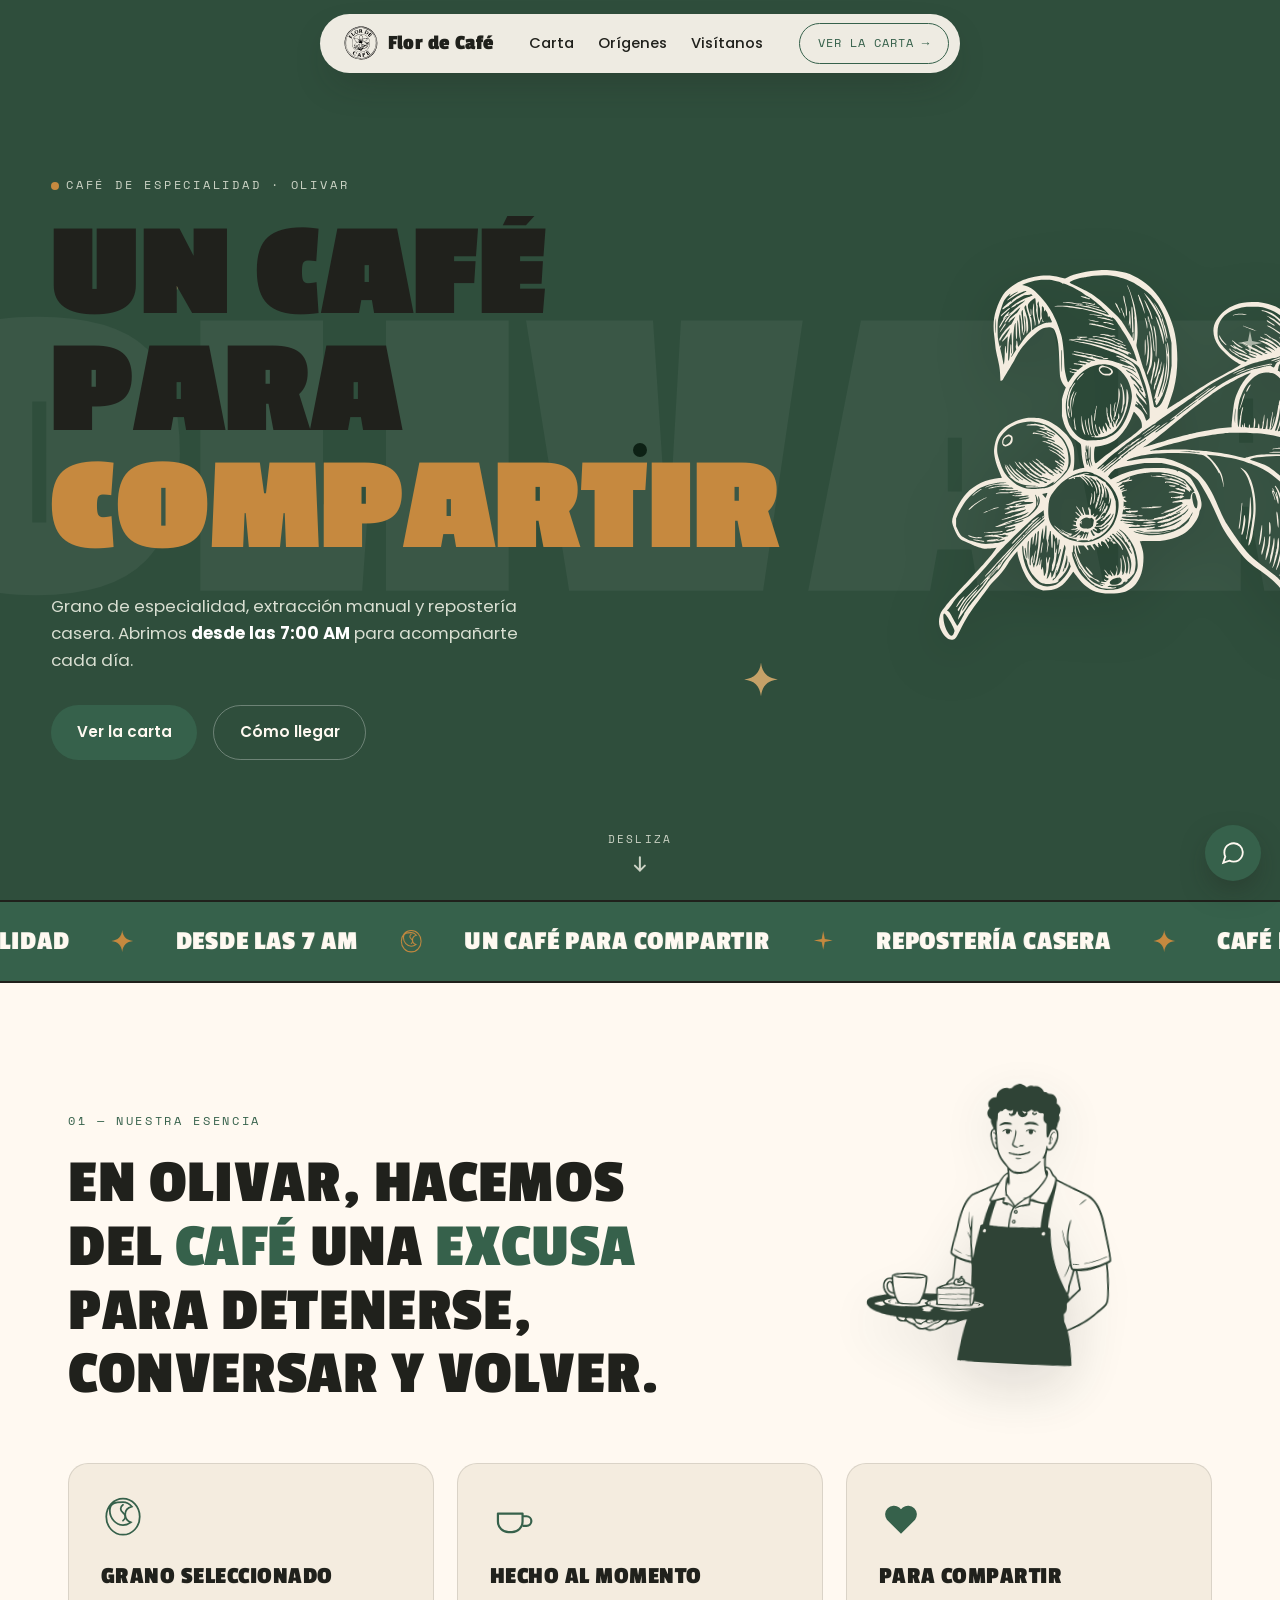
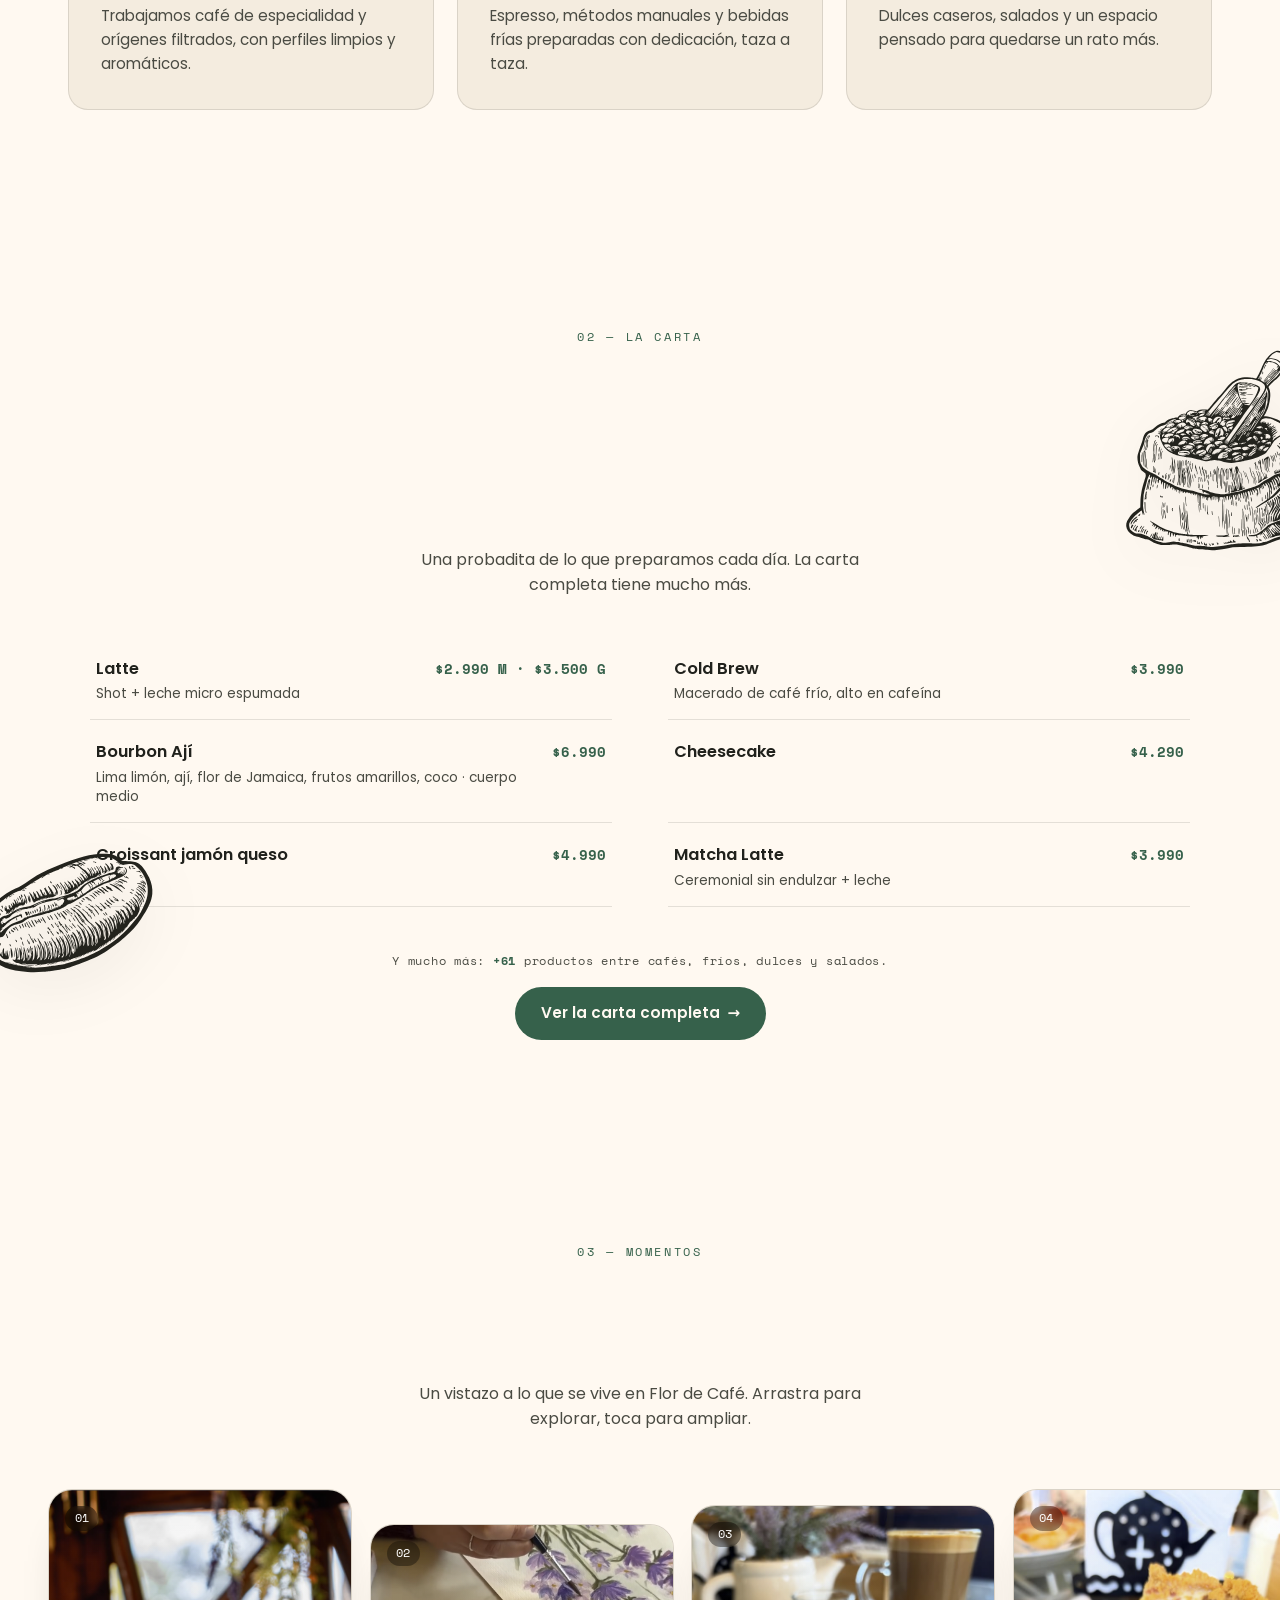
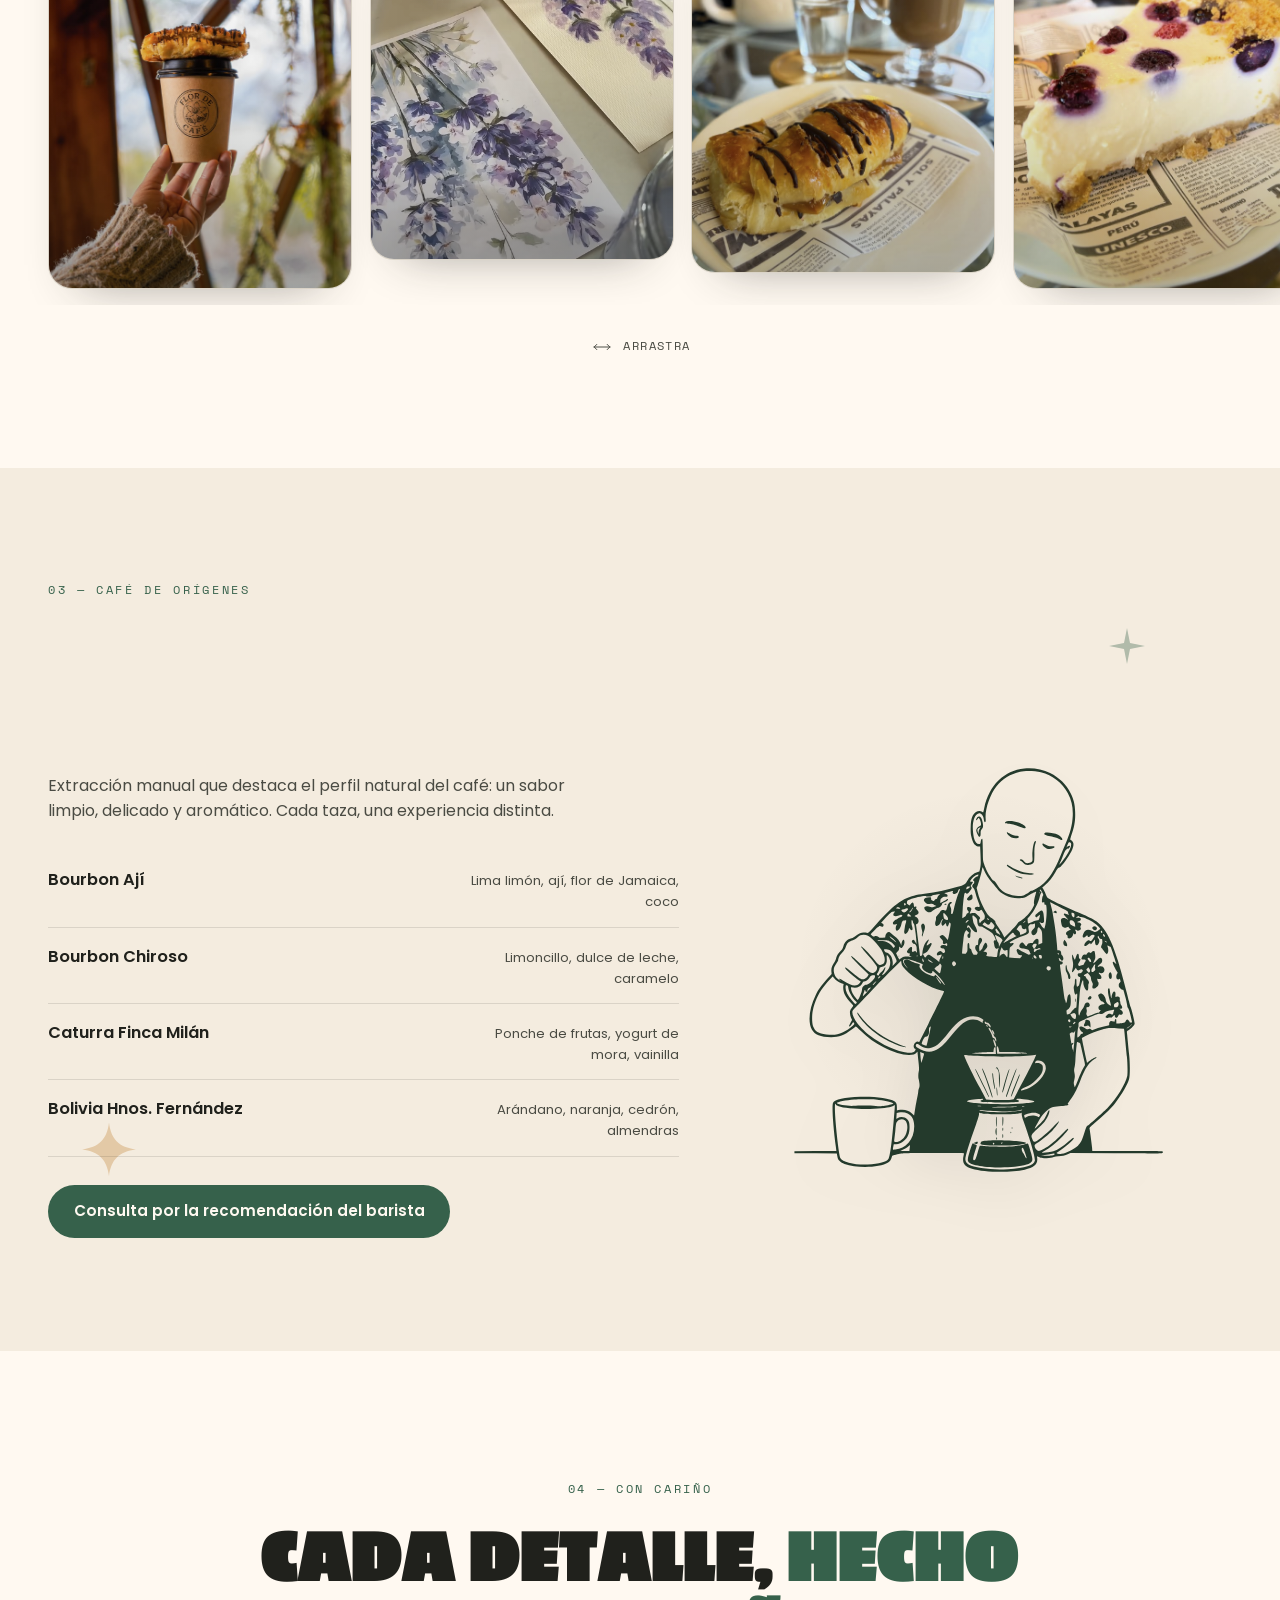
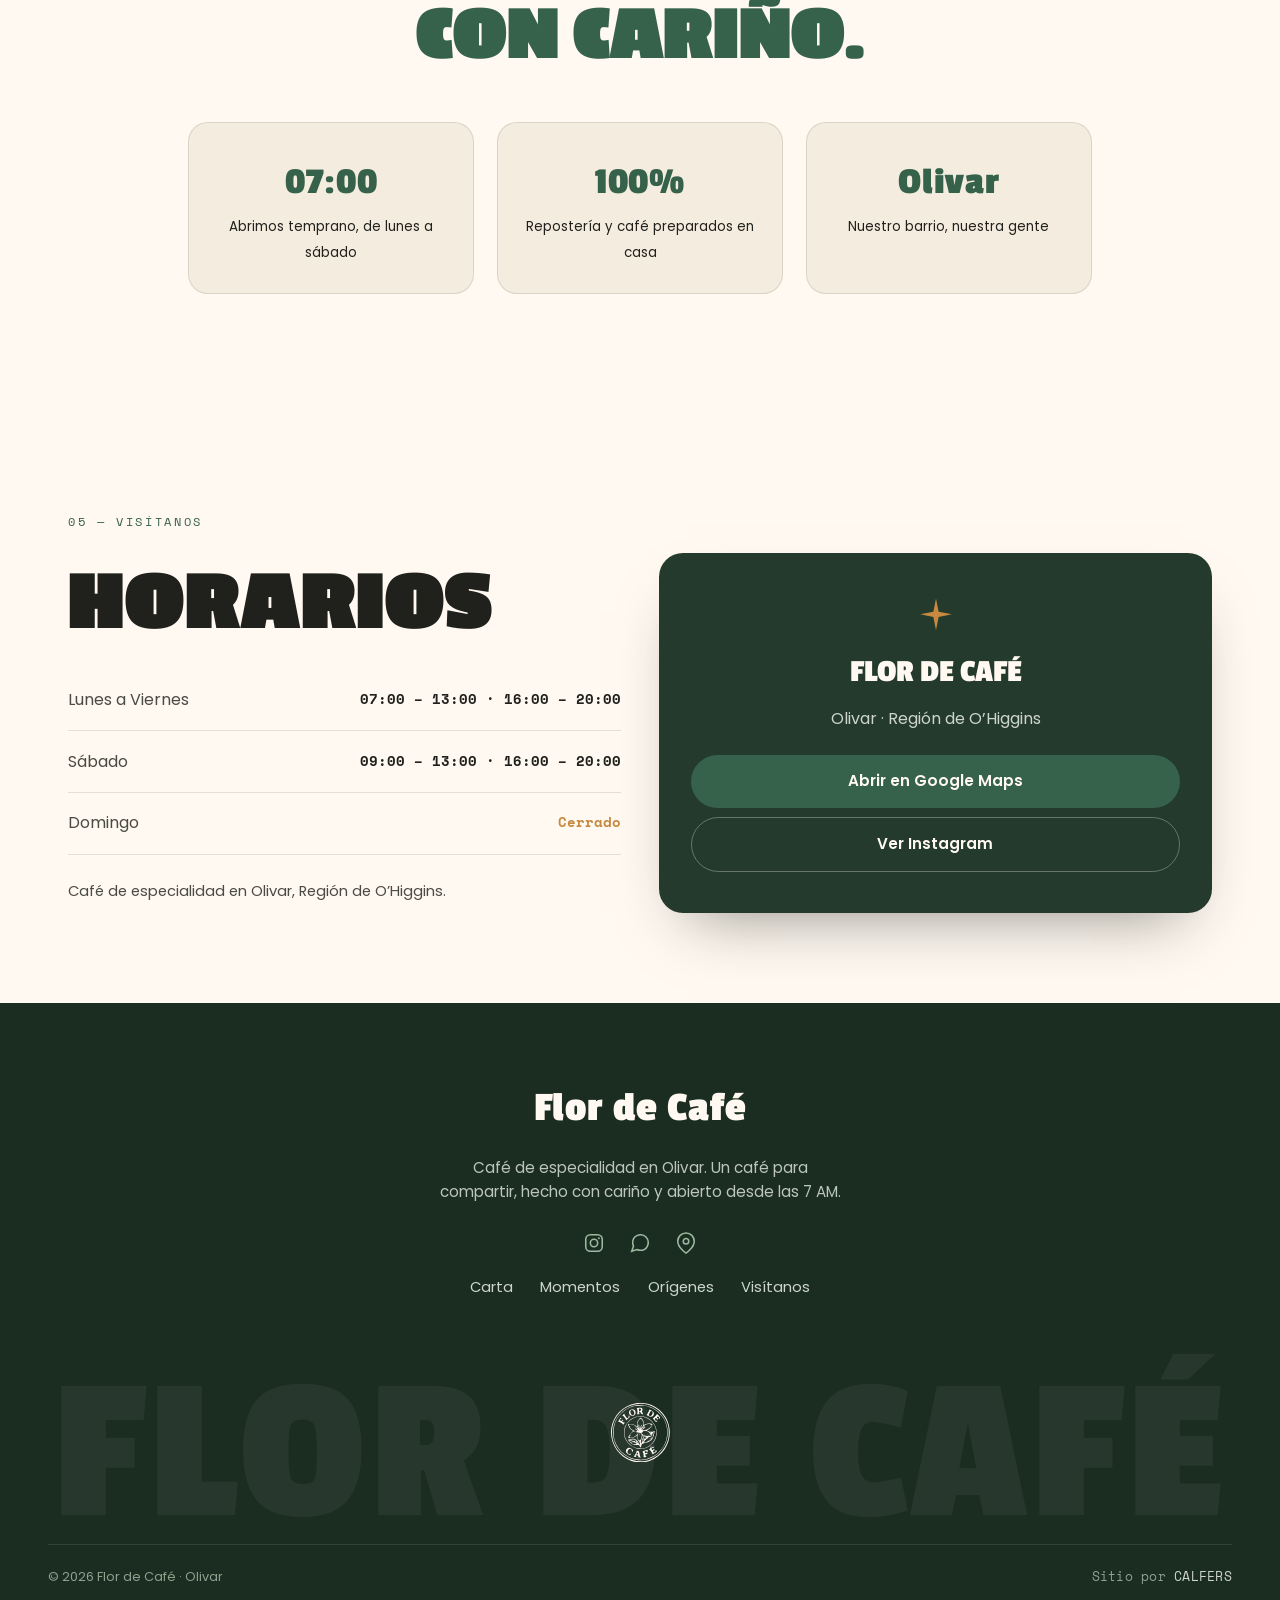
==== commit 315d0c18: "Agrandar saco de café un 10% en móvil y agregar estrella en la parte inferior izquierda" ====
--- a/index.html
+++ b/index.html
@@ -202,6 +202,7 @@
       <a href="carta.html#origenes" class="btn btn-solid" data-cursor>Consulta por la recomendación del barista</a>
     </div>
     <div class="or-art">
+      <div class="or-doodle od-mobile-star"><svg><use href="#d-star"/></svg></div>
       <img src="assets/img/sacocafe.svg" class="or-art-mobile" alt="Saco de café">
       <svg class="fill-dark or-art-desktop" xmlns="http://www.w3.org/2000/svg" viewBox="0 0 1254 1254"><path d="M738.5 113c-50.6 5.3-87.2 41.3-99.6 98-1.2 5.8-2.4 10.6-2.5 10.8s-1.4-.4-2.9-1.4c-3.9-2.5-10.9-2.1-15.1.9-8.9 6.3-12.4 16-13.1 36.2-.4 10.5-.1 16.2 1.1 22.8 1.6 8.4 4.9 17.3 7.8 20.8 2.3 2.9 8.2 5.9 11.4 5.9h3.1l.8 17.2c1.1 24.8 1 28.6-.9 37l-1.7 7.5-4.2 1.3c-10.8 3.2-20.6 11.6-26.5 22.8-4 7.4-7.2 9.4-23.2 14.1-28.8 8.3-53.1 13.4-82.6 17.1-21.1 2.6-33.5 5.9-45.9 11.9-23.1 11.3-38.7 25.2-80.4 71.4-9.8 10.8-13.8 14.6-15 14.2-.9-.4-4-.9-6.8-1.2-7.9-.9-13.5 1.2-21.3 7.7-4.7 3.9-8.4 6.1-11.6 6.9-11.2 2.9-16.6 8-20.5 19.9-1.7 5.4-3.3 7.9-8 12.7-5.7 5.9-8.9 11.7-10.4 18.5-.4 1.9-2.6 6.5-5 10.1-5.2 7.8-7 14-6.2 21.5l.6 5.6-10.9 12.3c-15 17.1-22.3 27.1-28.6 39.8-16.2 32.3-20.1 66.8-9.7 86 7.3 13.4 21 18.8 47.8 19 19.6.1 33.2-4.9 50.4-18.4 5.1-4.1 9.9-7.8 10.5-8.3.8-.5 5.1 3.1 12.6 10.6 16.9 16.8 35.4 30.2 56.9 41.2 23.6 12.1 46.1 18.9 62.6 19 10.5.1 15.5-1.4 19-5.5 1.4-1.7 2.5-2.7 2.6-2.2 0 .4 1 10.3 2.2 22 2 18.1 2.1 21.9 1 26.5-1.5 6.6-1.6 15.8-.2 19.5.6 1.5 1.4 6.2 1.8 10.3.6 6 .4 8.3-1.1 12.2-1 2.7-1.8 6.3-1.8 8.2 0 1.8-1.1 8.2-2.4 14.2s-3.7 18.7-5.2 28.1l-2.7 17.2-5.3-4.9c-6.9-6.2-14.2-9.1-23.8-9.2-4 0-8.6.3-10.4.7l-3.2.7v-7.7c0-8.8-1.5-12.4-6.2-15.3-11.7-7.2-50.4-12.1-84.8-10.8-39.9 1.5-63.4 6.7-67.6 14.8-3.3 6.3-.1 56.7 7 110l1.2 9.8-52 .2-52.1.3v5l52.6.3 52.6.2 1.3 7.3c1.1 6.6 1.6 7.6 5.9 11.8 3.3 3.2 6.8 5.3 11.8 7.1 30.5 11.4 87.9 9.6 108.5-3.4 4.8-3 7.9-7.9 9.3-14.5.5-2.8 1.2-3.3 4.3-3.9 2-.3 8-1.5 13.2-2.7 9.2-2.1 12.2-2.2 85.8-2.4 72.6-.3 76.3-.3 75.8 1.4-.3 1-1 4.8-1.7 8.5-2.6 15.4 3.2 23.1 21.6 28.7 30 9.3 94.3 10.6 131 2.5 23.1-5 33-14.1 31-28.5l-.7-4.7 6.3 2.5c5.7 2.3 7.2 2.5 17.8 2.1 8.9-.3 13-1 17.6-2.7 4.1-1.6 7.9-2.2 12.1-2.1 6.9.1 15.9-1.9 24-5.5l5.4-2.4 113.8.6c101.3.5 113.8.4 115-.9.7-.9 1-2.3.6-3.2-.6-1.5-8.2-1.6-87.9-1.6h-87.2l-.6-8.7c-.7-8.2-5-40.5-6.2-46.4-.6-2.5 1-4.1 17.7-18.5 22.8-19.8 37.6-34.5 45.7-45.2 17.3-23 31.3-47 34.8-60.2 2.4-8.7 2.4-38.5.1-60-1-8.5-2.4-23.4-3.3-33-.8-9.6-1.8-19.4-2.1-21.6-.5-4.2-.5-4.2 4.9-7.2 6.2-3.5 13.3-11.1 14.2-15.1.6-3-7.6-37.3-10.2-42.5-.9-1.6-2.6-7.7-3.9-13.5-4.2-18.8-20.1-76.9-27.4-100.6-11.7-37.7-22.6-62.4-35.5-79.7-12.3-16.6-23.3-23.5-65.6-41.2-25.9-10.7-63.5-28.6-71.9-34.2-2.6-1.8-4.1-3.7-5-6.7-1.5-5-6.6-15.5-8.8-18-.8-.9-1.3-1.8-1.1-2 .2-.1 3.4-2.9 7.1-6.1 9-7.6 18.2-19.3 25.4-32.1 3.9-6.8 6.6-10.6 8-10.9 3.7-1 7.2-4.5 16.3-16.5 15.5-20.7 22.5-36.2 20.2-44.8-1-3.7-4.2-7.5-7.3-8.5-.6-.2.4-4.4 2.5-10.8 8-23.5 10.2-37.1 9.4-58.4-.6-18.8-3.4-30.3-11.2-46.1-10.6-21.8-27.9-38.8-51.1-50.4-18.5-9.2-42.6-13.4-63.9-11.1m41 9.4c29.1 7.6 53.5 26.5 67.1 52 9.4 17.7 13 34.7 12.1 56.5-1 22.4-6.5 43.2-18.7 70.6-3.4 7.7-8.7 20.3-11.7 28-14.4 36.5-29.3 59.3-48.3 74-8 6.1-21.7 13.8-23.4 13.2-.9-.4-3.3.8-5.8 2.8-2.4 2-7.2 5-10.8 6.8-6.1 3-7.1 3.2-17 3.1-9.1 0-11.8-.5-20-3.3-17.2-5.9-22.1-9.6-32.3-25.2-4.2-6.4-6.7-9.3-7.9-9.1-2.2.3-11.6-12.8-17.3-24.3-2.4-5-5.7-13.1-7.2-18-2.6-8.7-2.7-9.8-2.9-34.9-.1-14.3-.6-26.2-1.2-26.8-1.5-1.5-3.4 1.8-4.1 7.4-.6 5-.8 5.3-3.7 5.6-5.6.5-10.7-5.6-13.2-15.8-.6-2.5-1.6-9.3-2.2-15.2-2.4-23.6 3.7-43 14-45.3 5.7-1.3 11.4 4.9 12.5 13.5.9 6.8 2.2 9.5 4 8 1.1-.9 1.3-3.1.8-10.3-1.4-21.8 11.2-58.6 26.7-78.1 14.9-18.8 35.4-31.5 59-36.7 12.8-2.8 37.7-2.1 51.5 1.5m74.7 176.1c2.4 5.3-2.2 17.4-12.6 32.9-5.4 8.1-15.7 20.8-16.3 20.2-.2-.1 1-2.9 2.6-6.2 1.5-3.2 4.8-11 7.1-17.2 3.3-8.7 5.1-12 7.8-14.3 2.4-2.1 3.7-2.7 4.2-1.9.8 1.2 5-3.8 5-5.9 0-1.8-3.5-1.3-6.3.9l-2.6 2.1 2.1-5.3c1.2-2.9 2.6-5.9 3.1-6.6 1.6-2 4.7-1.4 5.9 1.3m-216 66.8c3.4 9.1 12.5 22.9 21.5 32.7 3.8 4.1 8.3 9.5 10 12 5.1 7.5 12.8 13.9 21.6 18 12.3 5.7 19.4 7.4 32.2 7.3 12.1 0 16.5-1.1 23.8-6.1 6.8-4.7 20.7-11.4 20.7-10 0 .7-.9 4-1.9 7.3-3 9.4-4.7 21.3-3.4 22.6 1.4 1.4-1.6 7.8-8.2 17.9-5.4 8.1-18.5 21-24.5 24-5.8 2.9-7.9 4.8-9.4 8.5-.7 1.6-8.1 9.8-16.5 18.1l-15.2 15-4.1-7.9c-2.3-4.4-7.5-12.7-11.5-18.4-4-5.8-7.1-10.9-6.8-11.4 1.1-1.7-1.5-4.8-8.3-9.7-9-6.5-12.7-11.2-20.1-25.2-7.5-14.3-12.4-27-15.6-40.2l-2.5-10.2 2.5-6.1c2.9-7.4 8.8-28.6 10.6-38.4.7-3.9 1.6-7.1 1.9-7.1s1.7 3.3 3.2 7.3m-14.1 13.4c-.5 1.8-1.4 2.7-2.9 2.8-2 .1-7.2 4.1-9.4 7-1.3 1.7-.9 3.5.7 3.5 1 0 1.5 1.1 1.5 3.5 0 2.3-.5 3.5-1.3 3.5-1.5 0-3.7 4.1-3.7 6.6 0 .9 1.3 2.8 2.9 4.3 2.3 2.2 3.4 4.8 5.4 13.2 1.4 5.7 4.6 15.4 7 21.6 4.8 12.2 4.7 13-1.7 11.7-2.3-.4-3.9 0-5.6 1.4-2.9 2.3-2.2 4.5 2.2 7.2 3.9 2.4 6.7 2.5 9.4.5 1-.8 2.4-1.5 3-1.5.7 0 2.9 3 5.1 6.7 3.4 5.9 3.9 7.4 3.5 11.5-.3 4-.9 5.1-4 7.4-2.1 1.5-4.7 3.8-5.9 5.2-2.6 3.1-3.2 2.7-4-2.2-.4-2.7-.1-4.2 1.2-5.5 2.4-2.7 1.8-4-4.8-9.9-5.1-4.6-6.2-5.2-10.1-5.2-2.5 0-5.6.4-7 1-3.2 1.2-3.4-.1-.6-5.5 1.1-2.2 2-4.7 2-5.7 0-2.4-4.3-5-7.7-4.6-2.3.2-2.9.8-3.1 3.5-.2 2.5.3 3.9 2.3 5.7 2.9 2.7 2.5 5.1-1.1 6-1.7.5-2.6 1.6-3.1 3.7-.4 2-1.9 3.9-4.9 5.9-2.3 1.7-4.5 3-4.8 3s-.3-2.6-.1-5.8c.2-3.1.6-11.3 1-18.2.8-14.6 3.1-33.8 4.5-37.6 1-2.5 1.2-2.6 2.9-1 3.4 3.1 5.6 1.9 11.4-6.2 4.2-5.9 4.4-6.8 2-9.4-1.6-1.7-1.5-2.1 1.5-6.4 1.8-2.4 3.2-4.9 3.2-5.4 0-.6-1.6-1-3.5-1s-3.5-.2-3.5-.5c0-3.5 9.7-13.6 15.3-16 4.8-2.1 5.6-1.9 4.8 1.2M602.8 408c-1.5 2.3-7.4 5.7-8.4 4.7-.4-.3-.1-2 .6-3.7 1.1-2.6 1.7-3 5.1-3 3.6 0 3.8.1 2.7 2m-26.3 11.3c-3.7 8.1-8.9 25.1-13 42.9-1.4 6.5-3 11.8-3.5 11.8s-1.5.2-2.2.5c-1.1.4-1.3-.8-1-6.4.3-5.7 0-7.9-1.7-11.4-2.4-5-2.1-6.9 1.6-8.6 2.4-1.1 2.5-1.4 1.1-2.7-1.2-1.2-2.1-1.3-3.4-.6-3.7 2-5.6 5.1-7.4 12.2-1 4-2.3 7.7-2.8 8.2-.7.7-2.3.5-4.6-.3-4.5-1.6-7.8-.3-10.6 4.3-1.1 1.8-3.8 5.3-6 7.7-3.5 3.8-4.1 4.9-3.9 8.5.1 2.2-.3 5.1-.9 6.3-1.6 2.8-1.5 9.6 0 11.1 3.7 3.7 10.7-.9 12.7-8.4.6-2.2 2.2-5.1 3.6-6.4 3.1-2.9 3.2-1.8.3 2.3-2.8 3.8-3 9.9-.5 12.4 1.6 1.7 1.9 1.6 5.4-2l3.8-3.7 1 4.3c1.4 5.8 3.5 5.4 6.1-1.1 2-5.1 2.1-5.2 3.8-3.3 1.7 1.8 1.6 2.8-1.4 20.2-1.7 10.1-3.6 19.1-4.2 20.2-.9 1.8-1.1 1.7-2.8-.9-2.3-3.8-8-9-10.6-9.8-2.2-.7-7.4 2.6-7.4 4.6 0 .5 2 2.9 4.5 5.3 4 3.9 4.3 4.7 3.8 7.9-.5 3.1-.2 3.7 1.8 4.5 1.7.6 2.9.5 4-.5 2.9-2.6 4.9-1.7 4.9 2.1 0 3.2-1.4 4.8-2.2 2.5-.2-.6-2.7-1.3-5.6-1.7-4.2-.5-5.6-.2-7.2 1.2-3.9 3.5-1.5 7.5 4.3 7.5 3 0 4.3 1.5 5.1 6.1.6 3.2.3 3.7-2 4.7-2.3 1.1-2.8.9-5.4-1.8-3.3-3.5-4.4-3.7-8.7-1-3.8 2.3-5.3 6.5-3.1 8.7 1.3 1.3 2 1.3 5.4-.2 6.4-2.6 6.9-1.4 2.9 6.2-2.4 4.6-3.4 7.5-3 9.1.5 2-.3 1.6-5.7-2.6-3.5-2.7-9.6-7-13.6-9.7-7-4.6-7.3-4.7-9.7-3.1-1.4.9-3.2 2.7-4.1 4.1s-2 2.2-2.5 1.9c-.8-.5-4.9-7.8-4.9-8.7 0-.2 1.8-.9 3.9-1.6 4.8-1.4 8.5-5.4 14-15.5 3.3-6.1 4-8 3.1-9.1-1-1.2-1.6-1.2-3.9-.1-1.4.8-3.5 2.3-4.5 3.5-4.6 5-4.9 0-.5-7.2 1.8-3 2.7-5.3 2.1-5.9-1.1-1.1-7.4 5.7-10.1 11.1-2.9 5.6-6 18-5.8 22.9.1 2.7-.4 4.8-1.5 5.8-2.2 2.3-4.8 1.1-4.8-2.2 0-1.4-.7-7.2-1.4-12.8-.8-5.5-2.4-18.2-3.6-28.1-2.2-18.8-3.7-29.8-4.6-32.8-.3-1.1 0-1.7 1-1.7 2.3 0 5.6-5 5.6-8.5 0-3.7-2.9-7.9-7.1-10-3.9-2-3.7-3 1-4.9 7-2.7 7.9-7.2 2.6-12.2-3.1-2.9-3.4-3.7-2.5-5.4 1.5-2.7.4-4.3-2-3-3.1 1.6-3.6 1.2-3.9-3.2-.2-4.2-1.5-6.8-3.3-6.8-.6 0-2.5 1.6-4.3 3.5l-3.2 3.6-3.6-2.3c-2.4-1.5-3.4-2.8-3-3.8.3-.8.6-2.5.6-3.7-.1-1.8 1.2-2.7 7.1-5.1 11.1-4.6 38-10 40.1-8.1 1.5 1.5 12.1 1.1 13.5-.5 1.1-1.5 6.6-2.8 16.5-4.1l4.9-.7-3.2 3c-1.8 1.7-3.5 4.4-3.8 6-.5 2.3-1.3 3.1-3.4 3.6-1.8.3-3.1 1.4-3.7 3-.8 2.4-.9 2.4-4.5.9-3.4-1.3-3.8-1.9-3.8-4.9s-.3-3.4-2.7-3.6c-12.9-.7-19.6 5.9-12.5 12.4 4.3 4.1 6.7 4.9 12.4 4.2 4.6-.5 6-.2 10.6 2.4l5.4 3-5.7 1.8c-4.9 1.5-6.2 1.6-8.9.5-5.3-2.2-7.6-2.4-11.7-1.1-3 1-3.9 1.8-3.9 3.6 0 3.2 5.5 9.2 9.4 10.2 4.4 1.2 7 .4 11.3-3.3 4.5-3.8 11.4-7.5 14.2-7.5 3.1 0 9.1-5.8 9.1-8.7 0-2 1-2.9 5.8-5 6.4-2.9 9.2-5 9.2-7 0-1.8-2.9-1.6-3.7.3-.4 1.1-14 8.4-15.7 8.4 0 0 .1-2.3.3-5.1.3-4.6.7-5.3 4.4-8 3.5-2.6 4.7-2.9 8.3-2.3 3.7.5 4.3.3 4.9-1.5.8-2.8-.1-4-4.2-5.8-1.9-.8-3.3-1.6-3.1-1.8.6-.6 19-5.5 20.6-5.5.9 0 1 .4.1 1.9-1.4 2.2-.6 4.9 1.7 5.8.9.3 3.6-.4 6-1.5 3.5-1.8 4.5-2.8 5.4-6.1 1-3.7 2-4.8 4.7-5 .7-.1-.2 2.9-2.2 7.2m206.9 2.3c2.5 5 2.6 5.8 1.3 7.2-.9 1-1.8 4.8-2.2 8.9-.7 6.2-.5 7.4.9 7.9.9.3 2.3.1 3-.6 1.2-.9 1.5-.5 1.8 2.7s.6 3.8 2.5 3.6c2-.2 2.2.3 2.9 7.4 1.2 13.8-1.3 41.1-4.7 50l-1 2.6-3.4-3.3c-1.8-1.8-3.9-4.7-4.6-6.4s-1.9-3.9-2.7-4.9c-1.3-1.5-1.3-1.7.1-1.7 1 0 1.7.4 1.7 1 0 1.4 5.3 1.2 7.2-.3 1.5-1 1.6-2.7.9-12.8-1-16.2-3.9-20.2-10.8-14.6-1.5 1.3-4 3.1-5.5 4-4.2 2.7-6.2 6.1-4.8 8.6 1.5 2.9 2.4 2.7 7-1.5 2.2-2 4.3-3.5 4.5-3.2.2.2-.3 3.3-1.3 6.9-1.7 6.3-1.8 6.4-5.7 7-2.2.3-7.8 2.2-12.4 4.2-4.7 2-9 3.7-9.7 3.7-.8 0-1.3-2.1-1.6-6.3l-.3-6.2 5.1-5.6c10.5-11.5 21.9-33.4 25-47.9 1-4.7 2.4-8.9 3.1-9.3 1.9-1.2 1.6-3.5-.7-4.2-1.3-.4-2-1.5-2-3.2 0-2.5.1-2.5 1.8-.9 1.1.9 3.1 4.1 4.6 7.2m-6.4.4c0 .5-.2 1-.4 1-.3 0-.8-.5-1.1-1-.3-.6-.1-1 .4-1 .6 0 1.1.4 1.1 1m47.9 34.1c20.6 10.3 22.1 11.2 22.1 13.7 0 1.5.7 3.7 1.5 4.9l1.5 2.2-5.5-2c-6.7-2.3-7.1-2.3-7.9-.2-.5 1.2 1 3.3 5.5 7.5 6.9 6.4 7.3 8.4 1 4.2-3.3-2.1-4.8-2.5-7.8-2.1-6.4 1.1-7.2 3.6-4.5 15.4 1.1 5.1 2.3 6.7 6.2 8.3 2.5 1 3.5.9 7-.7 3.8-2 4-2 4.5-.2.4 1 1.7 2.7 3.1 3.8l2.5 2-5.1 2.2c-5.4 2.3-7 4.2-7 8.4 0 1.8.6 2.9 2 3.2 1.5.4 2 1.4 2 3.9 0 2.7.5 3.7 2.3 4.3 4.6 1.8 10.3-3.5 11.8-10.7.6-3.3.8-3.4 1.4-1.5.8 2.5 2.5 2.9 4.3 1.1 1.6-1.6 1.5-4.9-.3-7.5-2.1-3-.2-3.9 3.5-1.7 2.8 1.7 3.1 1.7 6.5.1 3.6-1.7 4.2-3.4 2.5-6.7-.7-1.4-.5-2.7.7-4.8 1.7-2.9 1.7-3.1-.1-5.1-1-1.1-3.2-2.1-5-2.3-4.3-.4-4.2-3.2.2-3.6 2.3-.2 3.6-1 4.4-2.7 1.7-3.7-.4-5.5-6.6-5.5l-5.1-.1 2.8-2.4c3.2-2.8 5.7-3.2 5.7-1 0 1.1 1.1 1.5 4.3 1.5 5.2 0 22.3 7.6 32.6 14.5 6.9 4.7 15.1 12.5 15.1 14.5 0 1.8-9.4 7.9-12.3 8-1.5 0-4.9-1.1-7.5-2.4-11.3-5.7-17.5-3.7-22.4 7.2-3.9 8.6.4 12.2 6.8 5.8 3-3 3.3-3.1 3.6-1.3.2 1.1 1.1 2.5 2 3.1 1.4.8 2.4.4 5.1-2.2 3.4-3.3 6.4-4 9.8-2.2 1.8 1 1.7 1.4-2 6.8-5.4 8-6.5 8.8-9.2 6.8-1.9-1.3-2.5-1.3-4.9-.1-5.3 2.8-10.3 10.6-8.2 12.7 1.4 1.4 4.3.3 8.7-3.2 4.3-3.4 6.5-3.8 6.5-1.3 0 1.4.9.9 3.3-1.7 1.8-1.9 4.2-4.9 5.4-6.5l2.2-3 .1 4.7c0 10.1 4.1 12.8 8.7 5.9 3-4.4 2.9-8.9-.2-13-2-2.8-2.2-3.7-1.3-5.5 1.1-2 1.2-2 1.9.8 1.2 4.2 3.9 6.8 6.5 6.2 2.1-.6 2.2-.2 2.6 5.2.3 4.1-.1 6.7-1.4 9.2-2.3 4.4-2.3 6.5 0 8.2 1 .7 3 3.4 4.5 6 1.5 2.5 3.9 5.6 5.4 6.8l2.8 2.1 1.7-2.1c2.2-2.7 2.4-10.6.4-15.5-1.8-4.2-.7-5.2 2.7-2.5 1.4 1.1 3 2 3.5 2 1.1 0 1.2.3 4.7 10 2 5.4 7.9 23.7 10.1 31.5.5 1.6-.1 1.3-2.8-1.3-6.9-6.5-7.7-2.9-1.9 9.2 2.1 4.4 5 9.7 6.4 11.6 2.4 3.4 2.4 3.5.6 6-2.2 3-2.8 10.3-.9 12.5 1.5 1.8 5.1 2 6.7.4.9-.9 1.3-.5 1.8 1.7.4 1.6.8 3.4 1 4 .2.7-.7 2.2-2.1 3.5-1.8 1.7-2.4 3.3-2.4 6.5 0 3.6.5 4.7 4.1 7.8 2.7 2.5 4.6 3.5 5.8 3.1 1.6-.5 2.4 1.8 7 19.9 2.8 11.3 4.8 21.2 4.5 22s.4 2.4 1.6 3.6c1.5 1.5 3.3 6.8 6.1 17.8 2.1 8.7 3.9 16.3 3.9 16.9 0 .8-1.3 1.3-3 1.3-1.9 0-3-.5-3-1.4 0-2.2-4.7-6.6-6.4-6-.8.3-2.4 2.1-3.5 3.9-1.6 2.8-2.8 3.5-7.8 4.6-3.2.7-7.9 1.3-10.5 1.3l-4.8.1v-5.8c0-4.2-.4-5.7-1.4-5.7-1.5 0-2.6 2.1-2.6 5.2 0 1.6-.4 1.9-2.2 1.4-6.9-2-8.6-1.9-10.3.8-1 1.5-1.6 3.8-1.3 5.6.4 2.8.3 3-5.1 4-10.6 2.2-21.1 5-29.2 8l-8.2 3.1-2.2-2.1c-2.1-2-2.6-2-6.4-.9-4 1.2-4.3 1.1-8.7-2.1-5.4-3.8-13-5.3-14-2.7-1 2.7 3.1 10.4 6.6 12.2 3.7 1.9 3.5 3.8-.5 4.5-1.5.3-3.1 1.2-3.4 2.1-.6 1.7-6.4 6.9-7.6 6.9-1.1 0 .6-23.3 1.8-24.8.6-.8 1-3.6.8-6.4-.3-5.6.5-6.6 7.9-10 2.5-1.1 9-4.2 14.5-6.9 14.9-7.2 28.4-12 30.6-10.9 3.3 1.8 6.7 1 10.8-2.4 3.2-2.7 6.1-3.9 13.2-5.5 11.2-2.6 12.3-2.6 11.4-.4-.5 1-1.3 3.8-2 6.3-1.3 4.9-1.7 5.1-5.7 3.1-3.4-1.7-6.5-.9-10.5 2.8-4 3.6-4.1 4.8-.7 6.3 1.9.9 3 .9 4.4 0 1-.6 3.3-.9 5.2-.6 3 .5 3.8.2 6.6-3 3.6-4.1 4.2-4.4 4.2-1.8 0 1 .7 2.8 1.6 4 2 2.9 4.9 1.5 7.3-3.8 1.4-3.2 2-3.6 3.5-2.8 2.5 1.4 6.5.1 7.5-2.5 1.1-3-1-6.9-5.1-9.6l-3.3-2.1h2.6c1.5 0 3.2-.6 3.8-1.4 1.5-1.8.5-5.9-2-8.2-1.2-1.1-1.9-3-1.9-5.5 0-2.1-.5-4.1-1-4.4-.6-.3-.7-2.3-.4-4.3 1-6.1-3.2-8.6-9.7-5.8-1.3.6-1.5-.2-1.1-5.2.3-4.6.1-6.1-1.3-7.2-1.2-1-2.1-1.1-3.3-.3-2.3 1.4-5.4 10.2-4.9 13.7.3 2.5.2 2.7-.9 1.2-.6-1-1.7-5.6-2.4-10.4-1.6-12.3-1.9-13.2-3.4-13.2-4.2 0-3 13.1 2.9 33.5 1.4 4.9 2.4 9.2 2.3 9.7-.2.4-2.3-.5-4.8-2.2-4.2-2.8-7.9-7.8-8-11-.2-6.7-5.6-15-11-16.9-2.6-.8-3.4-.7-5.7 1.3l-2.7 2.4 1.7 5.5c1.7 5.3 6.2 10.7 9 10.7 1.4 0 5.7 4.1 5.7 5.5 0 .6-1.3 1-3.2.8-4.2-.5-9.9 2.4-11.6 5.9-1.5 3.3-.1 7.8 2.8 8.5 2 .5 2.8 2.3 1.1 2.3-.5 0-1.2.9-1.6 1.9-.3 1.2-2.2 2.3-5 3-2.5.6-9.1 2.9-14.7 5.1s-10.2 3.8-10.3 3.7-.9-1.4-1.8-3c-1.5-2.3-1.6-3.3-.6-6.7.9-3 .9-4.9.1-7.7-1.3-4.2-.2-6.4 2.7-5.6 2.2.6 5.1-2.1 5.1-4.8 0-3.4-1.8-5.7-5.1-6.4-3.9-.9-6.3 1.2-8.3 7-.8 2.4-3.2 6.8-5.4 9.7s-4.5 7.1-5.2 9.3c-2.1 7.2-2.1 7.2-3.2 4.5-1.4-3.4-1.1-11.2 1.2-39.5 2.2-26.6 2.5-28.8 4.7-36 3.6-12.2 5.3-13.7 5.3-4.8 0 4.3.7 7.4 2.9 12 5.3 11.1 9.7 10.3 9.4-1.8-.1-3.8.2-7.1.7-7.4 2.2-1.4 1-6.5-2.5-10.3-1.9-2.1-3.9-5.1-4.5-6.6-.5-1.5-1.4-2.4-2-2.1-.5.3-1.5.3-2 0-1.8-1.1.7-4 4.9-6l4-1.8 2.8 3.3c5 5.9 5.2 6.4 5.3 10.6 0 2.5 1 5.9 2.6 8.7 2.2 4.1 2.4 5 1.4 8.5-1.9 7.3.8 9.4 7.7 6.1 2.4-1.2 5-3.4 5.8-5 1.8-3.3 2-8 .4-9.6-.6-.6-1.4-2.6-1.8-4.6l-.8-3.5 3.8.5c7.7 1.1 9.3-4.6 3.2-10.9-4.1-4.2-3.9-5.7.7-3.8 6.3 2.6 12.2-3.7 10-10.6-1.9-5.6-7.4-7.5-14.2-4.9-3.5 1.4-1.8-2.5 2.5-5.6 4.8-3.5 6.6-6.2 6.7-10.2 0-4.3-1.7-6.7-4.8-6.7-2 0-4.2 1.7-9.3 7.1-7.9 8.5-10.3 8.5-5.8.1 2.9-5.4 3-6.1 2.4-13.7-.4-4.4-1.1-8.6-1.7-9.3-1.7-2-4.6-1.4-6.9 1.7-2 2.8-2.2 2.8-5.2 1.3-2.9-1.5-3.1-1.4-5.3 1.1-1.2 1.4-2.4 3.1-2.6 3.7-.2.8-1.1.8-2.9.2-3.5-1.4-5.5 0-8 5.4-2.7 5.6-2 7.8 2.1 6.9 3.7-.8 7 .2 7 2.2 0 .8-.8 2.7-1.9 4.1-1 1.5-2.2 3.7-2.5 4.9-.5 1.5-1.5 2.3-2.9 2.3-1.2 0-3.5.7-5 1.5-2.1 1.1-3.4 1.2-4.8.5-2.8-1.5-2.3-5.2 1.1-9.5 3.5-4.4 3.9-7.5 1-8.2-1.6-.4-2-1.4-2-5.2 0-10-4.4-9.3-7.4 1.3-1 3.6-2.2 6.6-2.5 6.6-.8 0-5.1-10.1-5.1-11.8 0-.7-.4-1-1-.7-1.5.9-1.2 8.1.6 15.5 1.7 7 1.3 14.2-1 22.2-1.4 4.4-1.2 5.8.6 5.8.4 0 2.4-2.5 4.5-5.6l3.7-5.5 1.3 2.5c2.3 4.3 5.1 5.2 8.5 2.6 2.6-1.9 3.3-2.1 5.4-.9 3.1 1.6 3 3-.3 6.9-2.1 2.5-3.2 3.1-5.3 2.6-3.1-.6-5 .9-5 3.8 0 2.3 2.7 5.6 4.6 5.6 2.3 0 2.4 1.8.7 11.5-1.5 8.4-2 9.8-4 10.6-1.3.5-2.3 1.4-2.4 2.1 0 .7-.5.2-1.1-1.2-.5-1.4-.9-5.8-.9-9.8.2-8.1-.4-9.9-2.5-8.1-.9.7-1.4 3.2-1.4 6.9 0 3.3-.7 7.1-1.7 9-1.5 3-1.5 4.4-.4 11.9 1.3 9.5 3.3 12.9 5.5 9.8 2.4-3.2 2.9-1.8 2.2 7-.4 4.9-.9 13-1.2 18.1-.6 8.2-.8 9.2-2.4 8.7-1.5-.5-6.1 4.2-13.3 13.6-.6.9-2.9 1.9-4.9 2.2l-3.6.5-.7-5.1c-.5-3.5-.4-5.2.4-5.5 2.9-1 7.1-5.6 8.6-9.6 2.2-5.9 1.8-26.7-.6-29.1-1.4-1.4-1.7-1.3-3.8.9-1.7 1.8-2.5 4.3-3.1 9.3-.9 7.4-1.7 10.3-3.1 10.3-.5 0-.9-1.2-.9-2.7 0-1.4-.6-3.4-1.4-4.2-.7-.9-1.8-5.9-2.5-11.1-1.7-14.7-4.8-37.1-7-52-1.1-7.4-2.3-16.3-2.7-19.6-.6-6.1-.6-6.2 1.8-5.7 2.9.6 5.1-1.7 4.6-4.9-.2-1.8-1-2.4-3.9-2.6-3-.3-3.7-.8-4.7-3.6-2.1-5.7-1.2-6.2 2.8-1.7 3.2 3.7 4.1 4.2 5.3 3.2 2.5-2 2.9-5.9 1.1-9.7-1-2-2.3-3.8-3.1-4.1s-1.3-2.1-1.3-4.8c0-5.1-2.5-7.8-6.7-7.3l-2.8.3-1.2-16c-1.6-20.4-3.9-38.2-8.4-64.4-1.1-6.3-2.1-12.6-2.3-14s-1.7-7.7-3.3-13.9c-1.7-6.1-2.9-11.2-2.7-11.2.1 0 10.2 5 22.3 11.1m-381.3-4.7c-1.8 2.8-2.8 2.6-3.7-.6-.9-3.4-.3-3.9 2.7-2.6 2.2 1 2.3 1.3 1 3.2m-13.8 9.7c-1.2.8-8.7.2-9.8-.8-.3-.2.6-1.2 1.9-2.2 2.3-1.8 2.5-1.8 5.8.2 2.5 1.5 3.1 2.2 2.1 2.8M459 465c-2.3 3.3-4.5 5.8-5.1 5.5-1.1-.7.7-4.5 2.2-4.5.5 0 1.5-1.2 2.2-2.8 1.2-2.7 2.5-4.2 4-4.2.4 0-1.1 2.7-3.3 6m-9.4-3.5c.4 1-.9 3-3.6 5.6-4.5 4.4-6.6 4.6-11 1.1-3.2-2.6-2.1-5.2 2.3-5.2 1.8 0 4.2-.7 5.3-1.5 2.5-1.9 6.3-1.9 7 0m-33.9 9.3c-2.9 3-3.5 6.3-1.4 8 2.2 1.8 11.5 1.2 14.3-1 2.1-1.7 2.9-1.9 5.1-.9 2.4 1.1 2.5 1.3.8 3-.9 1.1-2.8 2.2-4.3 2.6-1.4.3-3.9 1.7-5.5 3.1-1.6 1.3-3.5 2.4-4.2 2.4-2.2 0-8.5 6.5-8.5 8.7 0 3.4 2.6 4.9 6.3 3.5 3.9-1.5 4.2-1.1 2.3 2.7-2.1 3.9-2.1 10.5 0 12.2 3.8 3.2 10.4-4.7 12.5-15.1 1.5-7.7 3.4-10.3 6.6-9.5 1.4.3 3.1.1 3.9-.6 1.2-.9 1.4-.6 1.4 2 0 1.8-.5 4.2-1.1 5.3-.6 1.2-1.6 5.1-2.1 8.7s-1.2 8.1-1.5 9.8c-.8 4.7.4 8.3 2.6 8.3 2.9 0 7.8-6.3 8.6-11l.7-4.2 2.7 3.3c5.1 6.1 7.8 1.5 4.6-7.8-1.5-4.2-1.7-15.3-.3-15.3 1.1 0 2.8 3.6 2.8 5.8 0 1.1.7 2.5 1.5 3.2s1.7 2.6 1.9 4.4c2.9 18 3.7 23.7 4.5 34 .6 6.6.8 12.2.6 12.5-.3.2-1.5-1.9-2.7-4.7-2.4-5.8-5.3-7.6-7.5-4.6-.7 1-1.3 2.4-1.3 3.1 0 1.9 4.8 6.6 5.9 5.9 1.7-1.1 6.1 5.4 6.1 8.8 0 1.8.3 5.4.6 8 .7 4.7-.8 6.6-2.1 2.6-.8-2.4-3.2-2.6-5.7-.4-1.5 1.4-2 1.5-3.4.4-1.2-1.1-1.4-2.4-.9-6 .7-5.2-.3-6.4-4.2-4.9-2.3.8-8.3 8.9-8.3 11.1 0 2.1 2.1 3.8 4.5 3.8 2.9 0 3.6.9 2.3 3-1.5 2.3-.3 5 2.2 5 1.1 0 2 .4 2 .9 0 .6-1.2.6-3.2 0-1.8-.5-6-.9-9.3-.9-4.8 0-7 .6-11.2 3-2.8 1.6-5.5 3.5-5.9 4.1-.3.6-2.3-2.5-4.6-7.2l-3.8-8.3 3.7-3.8c3.2-3.3 3.8-4.6 3.8-8.3v-4.4l2.1 2c2.6 2.5 3.6 2.4 6.1-.4 3.7-4 5.4-8.6 5.1-13.5-.6-8.9-5.6-5.6-7.3 4.7l-.7 4.5-1.3-3.6c-2.3-6.7-8.1-13.9-16.1-19.8-2.8-2.1-6.4-5.2-8.1-6.9-1.8-1.7-4.2-3.1-5.5-3.1-3.5 0-7.9 5-8.5 9.8l-.5 4-6.7.4c-5.8.4-7 .2-9.7-1.9-3.3-2.5-7.3-3-10.5-1.3-1.5.9-2.6.5-5.4-1.7-1.9-1.5-3.5-3.1-3.5-3.5 0-1.1 16.2-17.8 17.3-17.8.6 0 1.9-.7 2.9-1.7 1.5-1.4 2.2-1.4 4.2-.4 3.7 2 7 1.1 7.4-2.1.3-2.2-.3-3.2-2.8-4.7l-3.2-1.9 9-9.9c13.5-14.7 16.2-17.1 20.2-17.6 1.9-.2 4.1-.5 4.9-.5.9-.1.4.9-1.2 2.6m444 1.4c3 1.1 3.3 1.5 3.3 5.4 0 5.2-1 6-4.3 3.4-1.7-1.4-2.6-3.2-2.9-6-.4-4.5-.6-4.4 3.9-2.8m-315.4 5.2c3.4 4 4.7 6.3 4.7 8.5 0 2.8-.3 3.1-3.3 3.1-4.9 0-7.3-2.8-8.1-9.5-1.1-9.2.1-9.6 6.7-2.1m-89.8-.7c1.8 1.5 3.2 3 3 3.3-.5.8-8.4.5-9.2-.3-.9-.9.6-5.7 1.8-5.7.5 0 2.5 1.2 4.4 2.7m162.5 5.8c4.2 4.2 4.4 4.9 4.6 10.5.2 3.8 1 7.3 2.1 9.3 1.7 2.8 2.5 3.2 6 3.2 2.2.1 4.7.6 5.4 1.2.8.6 6.2 4 12.1 7.5 12.3 7.4 14.4 9.7 18.6 19.5 2.5 6.2 2.7 7.1 1.2 6.3-2.5-1.3-5.4 1.5-4.5 4.4.3 1.2 1 4.5 1.4 7.5.6 3.8 1.5 6 3.1 7.3 2.7 2.2 3.4 2.2 5.4.3 2.3-2.4 2.5-1.8 1.1 3.7-.7 2.9-1.6 8.1-2 11.5-.5 4.9-1.1 6.3-2.3 6.3-3.6 0-24.7-2.2-25.1-2.6-.2-.2.2-1.5.9-2.9 2.2-4 0-7.5-4.6-7.5h-3.7l4.6-4.9c5.5-5.9 6.4-8.6 4.3-13.5-1.5-3.5-3-4.3-5.2-2.8-1.2.8-4.9 8.7-5.8 12.2-.3 1.4-2.1 3.7-4 5.2l-3.4 2.7-.6-4.4c-1-6.2.2-11.4 3.5-15.5 3.9-4.8 4.6-8.9 2.1-12-3.9-4.8-8.3.5-8.4 10.2-.1 6.1-.2 6.4-2.7 6.3-1.8 0-2.9.8-3.9 2.8-1.8 3.7-.7 8 3 12.3 2.8 3.2 2.9 3.6 1.6 6.4-1.2 2.9-1.6 3.1-5.8 2.8-4.3-.2-4.6-.4-6.7-5.1-1.3-2.7-2.3-5.8-2.3-6.8 0-1.1-1.1-2.4-2.5-3.1-2.2-1-2.5-1.7-2.5-6.8 0-3.7-.5-6.2-1.4-6.9-2.5-2.1-3.5 1-3.3 10.6.1 7-.3 9.6-1.4 11-.9 1-1.8 2.5-2.1 3.3-.4 1.2-1.7 1.4-5.3 1.2l-4.8-.4.6-8.2c.3-4.4 1.5-15.5 2.6-24.6 1.6-13.8 2.4-17.3 4.6-21.3l2.7-4.8 3.9 3.8 3.9 3.8-2.6 2.1c-2 1.6-2.5 2.8-2.2 5.4.4 4 3 6 5.6 4.4 1.3-.9 1.7-2.5 1.7-6.5 0-3 .4-6.9.9-8.7.7-2.8.3-4-1.9-7.3-3-4.2-3.5-4.5-5.3-2.7s-2.7.1-1.6-3c1.6-4.6 3.8-3.8 8.3 3 4.3 6.6 10.5 11.8 14 11.8 3.2 0 2.7-5.6-1-12.6-1.8-3.3-3.8-7.1-4.6-8.5-1.2-2.4-2.3-7.6-3.7-17.2-.7-5.2 1.8-4.9 7.4.8m32.3 4c1.7 2.4 1.7 2.5-.1 2.5-1.3 0-2.1-.9-2.4-2.5-.6-3.1.2-3.1 2.5 0m-49.3 4c0 .8-1 2-2.2 2.6-1.3.7-2.8 1.9-3.5 2.8-1.1 1.4-1.2 1.4-1.3-.4 0-2.4.8-3.6 3.5-5.2s3.5-1.6 3.5.2m261.3 2.7c2.2 2.5 3 4.4 3.2 8l.3 4.7-5.2-2c-2.8-1.1-5.9-2.9-6.8-4.1-2.1-2.3-2.4-8.4-.5-9.1 3.2-1.4 6.1-.5 9 2.5m-122 1c-1.8 1.8-3.5 2.9-3.9 2.6-.7-.8 4.5-5.7 6.1-5.8.5 0-.5 1.4-2.2 3.2m-80.1 2.5c1.4 1.6 3.3 3.9 4.1 5.3 1.5 2.4 1.5 2.9-.1 6.2-2.7 5.8-5.6 5.9-15.5.4-4.5-2.5-9.3-5.4-10.7-6.5l-2.5-2 2.7-2.7 2.7-2.7 3.6 3.1c5.1 4.5 8.4 4.2 10.4-1.1 1.3-3.4 2.1-3.4 5.3 0m105.8 6.1c0 4.4-.4 5.2-4.5 9.2-3.6 3.5-4.5 5.1-4.5 7.9 0 1.9.7 4.3 1.7 5.3 4.7 5.2 13.3-1.7 13.3-10.9 0-2.1.7-4.7 1.6-5.8 1.4-1.9 1.6-1.8 5.3 2.5 4.5 5.2 5.1 8.2 5.1 25v10.6l-3.2 1.3c-1.8.8-4.1 1.8-5 2.2-1.6.7-1.7.3-1.1-5.1.6-6.4-.4-9-3.8-9-2.4 0-8.8 5.6-9.5 8.5-.5 2-1 2.2-5 1.7-5.1-.5-9 1.5-10 5.3-.9 3.5-2.8 3.1-6.4-1.4-4.4-5.6-6.7-6.1-10.2-2.2-5.5 6.2-2.7 12.1 5.9 12.1 2.3 0 6.8.9 9.8 2.1 5.8 2.2 5.7 2 9.7 11.6.2.4-1 1-2.7 1.5-2.3.6-3.6.3-5.7-1.2-1.5-1.1-5.3-3.1-8.5-4.5-3.2-1.5-8-4-10.6-5.7-4.4-2.8-5-2.9-6.4-1.5-1.4 1.3-1.4 2 .2 6.6 1.9 5.8 4.5 8.1 9.2 8.1 3.9 0 4 .6.7 4.4l-2.5 2.8-13.5-.7-13.6-.8.7-12.6c.5-10.1 1-12.8 2.3-13.6 3.4-2.1 8.2-7.4 8.2-9 0-1.4-.6-1.6-2.7-1.1-5.1 1.3-6.7 1.1-7.1-.6-.4-2.2 17.3-11.2 32.5-16.5 10.8-3.7 15.3-6.7 15.3-10 0-1-.4-4.4-1-7.6-.8-5.3-.7-6.2 1.2-8.8 1.7-2.2 3-2.9 5.7-3 2 0 4.5-.4 5.6-.9 3.3-1.4 3.5-1.2 3.5 3.8m-34.6-.2c.9.3 1.6 1.8 1.6 3.2s.7 3.4 1.7 4.4c1.8 2 6.3 2.4 8 .7.9-.9 1.3-.3 1.8 2.4 1.2 6 .5 7-7 9.9-8.8 3.4-9.2 3.4-8.7 0 .3-2.3-.5-3.5-4.2-7l-4.5-4.2 3.7-5c3.7-5 4.6-5.5 7.6-4.4m-54 18.5c1.5 2.7 2.5 4.9 2.2 4.9s-2.8-1.4-5.5-3.1c-3-1.8-4.8-3.5-4.5-4.3.3-.7-.2-2.1-1.1-2.9-1.3-1.4-1.4-2-.3-3.7 1.3-2 1.3-2 3.8 1.1 1.4 1.7 3.8 5.3 5.4 8m255.5-2.9c1 2.8-.8 4.4-2.7 2.4-1.3-1.3-.7-4.6.9-4.6.5 0 1.3 1 1.8 2.2m-219.1 5.2c.6 1.4 2.3 3.3 3.7 4.2l2.7 1.7-12.9 6.6c-7.1 3.6-14.3 7.6-16.1 8.9s-3.2 2-3.2 1.5c0-1.2 10.5-14.1 16.3-20.1 5.7-5.8 7.8-6.4 9.5-2.8m225.2 3.9c1.7 3 .7 4.6-1.8 3.1-2.1-1.3-3-6.8-1-6.2.7.3 2 1.6 2.8 3.1m-588 .8c6.8 3 27.3 24.3 33.1 34.4 10.7 18.3 11.6 33.2 2.5 37-7.3 3.1-8.3 2.5-18.3-9.8-16.4-20.2-34.4-38.1-34.3-34 0 .8 8.3 10.9 22.1 27 4.1 4.8 9.9 11.9 12.8 15.7 4.8 6.3 5.3 7.4 4.8 10.8-.7 5.2-2.8 8.1-7.2 10.2-7.6 3.6-9.9 2.1-37.8-24.6-11.7-11.2-18.2-16.7-18.8-16.1-1.6 1.6 5.1 9.2 24.9 28.3l18.1 17.6-2.2 3.9c-1.5 2.8-3.7 4.7-7 6.4-4.2 2.1-5.3 2.2-8.5 1.3-4.2-1.3-18.1-11.5-30.1-22.1-8.3-7.3-9.5-7.9-10.7-6-1.3 2.1 25.8 25.8 37.2 32.5 1.7 1 1.7 1.2-.4 4.6-1.5 2.3-3.7 4.2-6.5 5.3-8 3.2-18.6 0-34.9-10.6-4.2-2.8-8.5-4.9-9.5-4.7-1.5.3-1.5.6.7 2.6 3.6 3.3 1.4 2.7-3.9-1.2-6.1-4.5-10.1-11.8-10.8-19.5-.7-7.3.7-11.7 6.3-19.9 2.4-3.5 4.4-6.9 4.4-7.6s.7-3.6 1.5-6.4c1.2-3.9 3.3-7 8.4-12.5s7.3-8.8 8.6-12.8c3.9-12 6.4-14.5 18.3-18.4 3.1-1 7.4-3.5 10.5-6.2 2.8-2.5 6.6-5.1 8.2-5.9 4.5-2 13.3-1.7 18.5.7m332.2 8.2c2.1 2.3 2.5 3.4 1.6 4.4-.6.7-2.7 4.5-4.8 8.4l-3.7 7v-4.6c0-3.1-.6-5.2-2-6.8-1.8-2-7.3-15.4-7.3-17.8 0-1.6 13.3 6.1 16.2 9.4m-271-1.4c5.6 4.7 12.1 11.9 8.3 9.1-5.9-4.3-15.5-12.5-15.5-13.3 0-1.4 1.6-.5 7.2 4.2m-6.4 7.6c5.5 3 12.2 9.5 12.2 11.8 0 .8-.8 2.1-1.9 3.1-1.7 1.6-1.9 1.4-4.4-2.3-5.7-8.5-16.2-13.5-28.9-13.5-7.6-.1-10.1-1-5.5-1.9 1.2-.3 6.9-.4 12.7-.3 9.5.1 11 .4 15.8 3.1m539.2 2.3c0 .7-4.5-1.1-5.2-2.2-1.6-2.4-.7-2.6 2.2-.4 1.7 1.2 3 2.3 3 2.6m-175.3 4.3c1.4 1.4-1.2 7.3-4.6 10.3-2 1.8-2.1 1.8-2.7 0-.4-1.1-1.3-2.6-2.1-3.5-1.1-1.3-1.1-2.2-.2-4.2.6-1.4 1.9-2.8 2.8-3 3.1-.9 5.7-.7 6.8.4m-81.9 14.5c2.1 1.6 5.7 1.8 8.3.4 1.8-1 1.9-.7 1.9 7.9 0 4.9-.4 9.2-.9 9.5-.4.3-2.3-1.5-4-3.9-2-2.8-4-4.5-5.3-4.5-3.1 0-7.7 3.1-8.7 6-.8 2.2-1 2-1-2-.1-5 1.1-10.5 3.6-16.2l1.6-3.8 1.4 2.7c.7 1.4 2.1 3.2 3.1 3.9m91.7-3.2c1.7 1.2 1.4 1.4-3.3 2.1-4.1.5-5.7 1.4-8.1 4-2.1 2.4-3.2 3-4 2.2-1.4-1.4-1.4-2.8-.1-6.1.8-2.3 1.2-2.5 3.6-1.6 2 .8 3.2.7 4.8-.4 2.7-1.9 4.7-2 7.1-.2m-374.9 3.5c5 2.3 9.5 7.9 13.8 17.3 5.3 11.4 5.3 10.7-.9 16.8l-5.5 5.4.6-5c.7-5.7-1.5-14.8-4.8-20.2-2.3-3.8-8.4-8.2-11.3-8.2-1.8 0-5.5-4.7-5.5-7.1 0-1.6 9.3-.9 13.6 1m420.2 8.3c1.6 1.6 1.5 2.8-.3 2.8-.8 0-1.5-.2-1.5-.4s-.3-1.1-.6-2c-.7-1.9.7-2.1 2.4-.4m-420.9 11.3c3.1 6.2 3.4 14.8.6 22.4-2.7 7.3-16.1 21.9-18.2 19.7-.3-.2.7-2 2.2-4 3.5-4.7 6.9-13.6 5.6-14.9-.6-.6-1.8.7-3.3 3.9-1.5 3.1-3.8 5.8-6.4 7.6-2.3 1.5-4.7 4.1-5.4 5.8-1.4 3.4-1.9 3.6-4.6 1.6-1.9-1.4-1.9-1.5.2-3.8 2.1-2.2 5.4-10.4 5.4-13.2 0-.8 2-1.9 4.6-2.5 6.3-1.6 9.2-3.7 11.6-8.4 1.7-3.4 2-5.4 1.6-12.9-.4-8.7-.4-8.8 1.6-7.5 1.2.7 3.2 3.5 4.5 6.2m69.7-3.8c-1.1 1.1-1.9-.6-1.1-2.4.8-1.7.8-1.7 1.2 0 .3 1 .2 2.1-.1 2.4m307.8-3.1c1.1.4 1.6 1.9 1.6 4.5 0 3.6-.2 3.9-2.8 3.9-2.3 0-2.9-.6-3.9-3.7-.6-2.1-.9-4.1-.7-4.5.6-1 3.6-1 5.8-.2m-14.8 1.2c1.3.8 3.4 4.6 3.4 6.1 0 2.2-4.8 1.1-6.5-1.5-2.5-3.8-.4-7 3.1-4.6M537 582.5c0 1.9-.4 3.5-1 3.5-1.1 0-1.4-5.3-.3-6.3 1.1-1.2 1.3-.8 1.3 2.8m222.5 1.5c-.3.5-1.1 1-1.6 1-.6 0-.7-.5-.4-1 .3-.6 1.1-1 1.6-1 .6 0 .7.4.4 1m143.1 3c2.8 4.2 2.6 7.4-.3 6.8-1-.2-2.3-1.3-2.9-2.6-.6-1.2-1.8-3-2.7-4-1.3-1.4-1.4-2.1-.5-3 2.1-2.1 3.7-1.3 6.4 2.8m-414.4 2.1c1.7 4 1.7 4-.5 3.7-1.8-.2-2.3-1.1-2.5-4.1-.4-4.8.9-4.7 3 .4m-28.7 0c10.5 3.2 24.1 8.5 26.2 10.1 1 .8.9 1.5-.3 3.3-3 4.6.6 10.4 10 16 8.2 4.8 14.6 4.5 14.6-.7 0-3.4 2.4-1.8 12.5 8.4 9.2 9.4 16.5 18.8 18.2 23.5 1 2.8-4.3-2.3-8-7.7-3.5-5.1-14.6-17-15.9-17-.4 0-.8.9-.8 2 0 2.7-2.3 2.6-11.2-.6-8.8-3.1-14.7-6.4-20-11.2-5.9-5.4-8.8-12.2-5.5-13.5 2-.9-1-2.5-8.8-4.8-3.8-1.2-10.2-3.9-14.2-6-4-2.2-8.5-3.9-10.1-3.9-3.1 0-7.2 3.2-7.2 5.6 0 2.2 2.8 7.3 6.8 12.4l3.6 4.5-3.3-3c-4.7-4.3-9.1-11.4-9.1-14.6 0-6.6 7.5-7.5 22.5-2.8m46 1.5c5.9 3.9 7.2 6 2.8 4.3-3.5-1.3-9.3-5.7-9.3-7 0-1.4.6-1.2 6.5 2.7m-70.3 11.9c.9 1.6 4.4 6.1 7.8 9.8 19.2 20.9 63.4 46.6 89.5 52 4.9 1 6.9 1.9 6.7 2.8-.7 3-17.6 37.7-39.1 80.2L477.5 792l-3.1-.6c-2.4-.4-3.7 0-6.2 2.1-5.5 4.6-6.1 12.3-1.3 15.7 2 1.4 2 1.5.1 4.6-2.5 4.1-8.1 5.6-18.2 4.9-25.5-2-63.2-18.9-94.3-42.5-7.9-6-23.4-21.1-29.5-28.8-10.1-12.6-15.6-26.2-13.1-32.6.6-1.6 5.2-6.7 10.2-11.5 5.1-4.9 21.4-21.9 36.4-37.8 15-16 37.8-39.4 50.6-52l23.4-23 .6 4.5c.3 2.5 1.2 5.8 2.1 7.5M567 594c1.1 1.1 2 2.9 2 4 0 2.3-3.3 6-5.4 6-1.9 0-4.6-3.9-4.6-6.7 0-2.5 2.4-5.3 4.6-5.3.8 0 2.3.9 3.4 2m-35.6 5.6c1.8 2.5 1.8 2.9.2 11.2-2.7 13.5-1.8 13-9.6 6l-6.8-6.2 2.2-2.9c1.1-1.6 3.8-3.6 5.9-4.4 2.4-1 3.9-2.4 4.3-3.9.8-3 1.4-3 3.8.2m383 2.1c-.9 2.1-.9 5.7.1 9.3.5 2.1 0 3-3 5.3-4.6 3.6-6.5 3-6.5-2.1 0-2.7.6-4.5 2.1-5.8 1.2-1 2.8-3.4 3.6-5.2.7-1.7 2-3.2 2.9-3.2 1.2 0 1.4.5.8 1.7M803 605.5c1.8 2.2 1.5 6.6-.6 8.2-2.6 1.9-4.2 1.6-6.9-1.1-2.5-2.5-2.5-4.4-.2-7.4 1.3-1.7 6.2-1.5 7.7.3m98.6 8.1c1.2 4.7-2.9 8.6-5 4.9-.6-1-1.9-2.7-2.9-3.8-1.8-1.8-1.8-2 .9-4.9l2.9-2.9 1.8 2.2c.9 1.2 2 3.2 2.3 4.5m-534.2 15c.5 1.9 0 3.4-1.7 5.7-6.5 8.5-15.7 15.7-20.1 15.7-1.6 0-4.1 1.3-6.2 3.2-3.1 2.9-3.6 4.1-4.1 9.3-.6 6.6-8.8 25.8-10.7 25.2-2-.7-10.7-12.2-13.3-17.7-1.4-3-2.8-7.5-3.1-9.9-.4-3.9-.3-4.3 1.4-3.8 11.6 3.2 22-.7 26.5-9.9 1.5-3.2 2.7-4.4 4.2-4.4 3.9 0 10.1-4.4 13.5-9.5 3.3-5 4.2-5.4 11.8-6.4.7 0 1.5 1.1 1.8 2.5m-101.1 5.6c3.6 4.9 10.4 9.5 17.6 11.9l5.8 2-.8 4.7c-.9 5.8.5 14.5 3.2 20.8 2.4 5.7 10.2 16.4 15.9 21.9 6.6 6.4 6.7 7 2.2 11.9-2.7 2.9-4.2 5.6-4.7 8.4-.8 4.6.8 13 3.4 18.2l1.7 3.5-3.8 7c-2.1 3.8-3.8 7.6-3.8 8.2 0 2.9 3 .9 6.6-4.3l3.8-5.5 1.8 2.3c1.8 2.3 1.8 2.3-2.9 6.6-7 6.3-18.4 13.9-25.6 17.1-12.3 5.6-22.8 6.8-40.2 4.6-19.7-2.4-27.5-7.2-32.7-20.4-2.9-7.4-3.2-27.4-.5-39.8 4.2-19.7 13.5-40.6 24.4-55.1 9-12 24.5-29.4 25.3-28.5.3.5 1.8 2.5 3.3 4.5m114.7-4.4c0 1.3-4.9 5.6-5.6 4.9-1-1 2.4-5.7 4.1-5.7.8 0 1.5.4 1.5.8m144.9 7.8c6.2 7.7 7.2 9.8 4.7 9.2-1.6-.4-13-16.8-11.7-16.8.5 0 3.7 3.4 7 7.6m-159 9.4c-3.3 3.8-4.5 4.6-4.8 3.3-.2-1 1.3-3.1 4-5.4 2.4-2.1 4.6-3.6 4.8-3.4s-1.6 2.7-4 5.5m-68.6 5.1c2 .9 2.6 2.1 3 6.1 1.1 8.9 10.3 25.4 18.6 33.2 2.9 2.8 3 3.1 1.4 4.8-.9 1-2 1.8-2.4 1.8-.5 0-4.5-4.2-8.9-9.3-11.6-13.2-16.8-24.9-15.3-34.2.6-4 .4-3.9 3.6-2.4m58.7 5.5c0 1-19.2 21.5-19.6 21.1-.3-.2.7-3.7 2.1-7.8s2.5-7.5 2.5-7.7c0-.1.4-.2 1-.2.5 0 .7.6.4 1.3-.3.8.2 2 1.1 2.7 2 1.7 4.5-.3 4.5-3.5 0-1.3 1.1-3.3 2.6-4.4 2.6-2 5.4-2.8 5.4-1.5m615 36.9c1.6 1.9.3 9.3-1.8 10.4-2.4 1.3-6.5 1.7-7.9.8s-1.7-5.5-.5-7.3c.7-1.1 7.1-5.2 8.3-5.3.4-.1 1.2.6 1.9 1.4m-106.9 27.7c2 2.4 2.3 4.7 1.3 9.6-.9 4.5-3.2 4.8-7.2 1-3-3-6.8-8.7-6-9.2 2.1-1.2 7.6-3.5 8.6-3.5.8-.1 2.2.9 3.3 2.1m-243 7.4c3 .9 7.5 2.8 10.1 4.2 4.7 2.6 5.9 4.4 3.8 5.7-.5.3-1 1.7-1 3.1v2.4l-4.9-3.3c-6.4-4.4-12.4-6-20.9-5.5-15.4.8-29.3 11.4-51.5 39.3-14.6 18.4-22.1 26.2-31.2 32.6-16.8 12-32.7 11.5-53.2-1.4-4.4-2.8-5.6-6-3.1-8.5 1.9-1.9 3.3-1.5 9.4 2.8 7.8 5.5 14.1 7.4 22.3 6.7 15.2-1.1 26.3-10.1 49.5-40 10.4-13.3 21-24.2 29.1-29.6 13.5-9 29.1-12.2 41.6-8.5m229.7 7.6c1.5 1.5 1.5 4.1 0 5.6-.9.9-1.6.8-3-.5-2.8-2.5-2.2-5.7 1.3-6.2.3-.1 1 .4 1.7 1.1m-208.2 5.9c1 1.2 2.6 1.8 3.7 1.5 2.1-.5 7.7 6.4 7.7 9.6 0 2.8-1.4 2.2-4.9-2.2-2-2.5-4-4-5.4-4-2.9 0-4.7-1.8-4.7-4.7 0-2.8 1.1-2.9 3.6-.2m221.7.3c.3.8-.4 2.1-1.8 3-4.5 3-6 1.6-2.5-2.2 2.4-2.6 3.6-2.8 4.3-.8m139.2 6.8c-.4.9-2.5 2.9-4.8 4.5-5.7 4-6.7 4.6-6.7 3.6 0-.4 2-2.1 4.5-3.7 2.5-1.5 5-3.7 5.6-4.8 1.2-2.2 2.3-1.9 1.4.4M648 754.3c0 .5-.8.3-1.7-.4-1-.7-2-1.4-2.2-1.6-.1-.1 0-.7.5-1.4.5-.9 1.1-.7 2.1.6.7 1.1 1.3 2.3 1.3 2.8m-142 .9c-.1 4.2-9.4 45.5-10.5 46.6-.7.7-10.4-2.9-11.5-4.4-1.9-2.2 6.1-18.4 9-18.4 6.1 0 9.4-5.5 8.8-14.4-.4-4.3-.1-6.8 1-8.4 1.6-2.4 3.2-2.9 3.2-1m350-.2c0 .5-1.6 1-3.5 1s-3.5-.5-3.5-1c0-.6 1.6-1 3.5-1s3.5.4 3.5 1m-202.8 3.7c.8 1 3.6 6.2 6.2 11.5 2.7 5.9 5.2 9.8 6.1 9.8 1.7 0 3.9 6.6 3.3 10-.4 2.2-.8 1.8-2.8-2.7-1.2-2.9-2.7-5-3.2-4.7-1.6 1-3.6-1.6-4.3-5.4-.3-2.1-2.6-7.1-5-11.1-4.1-6.8-4.7-9.1-2.6-9.1.4 0 1.5.8 2.3 1.7m319.5-.1 13.2.6.5 2.7c.3 1.4 1.7 15 3.1 30.1s3 31.1 3.6 35.5c1.7 13.4 2.3 43.4 1 49.4-4.2 19.7-26.5 55.9-48.5 79-6.9 7.2-45.4 41.8-48.2 43.3-.8.5-2.2 1.2-3.1 1.7-1.2.5-3.3 5.9-6.5 16.4-5.5 18.6-9.4 26.2-16.2 32.4-9.4 8.4-27.7 17.6-40.6 20.4-4.9 1.1-11.2 0-12.5-2.1-.3-.4 2.1-2.3 5.2-4 13.2-7.5 39.5-30.3 37.9-32.9-.4-.6-1.1-1.1-1.6-1.1s-5.5 4.1-11.2 9.1c-15 13.2-28.2 21.7-38.2 24.7-7.6 2.3-25.5 4.4-28.4 3.4-.7-.3 2-2.2 6-4.4 13.2-7.2 28.4-19.4 44.8-35.9 11.7-11.8 15.8-17.5 14.1-19.2-.9-.9-3.6 1.4-12.4 10.5-11.2 11.8-27.7 26.6-35.2 31.8-8.5 5.8-22 13-24.6 13-5.2 0-10.9-7-10.9-13.4 0-1.8 1.4-3.3 6.3-6.3 10.1-6.4 30.8-23.5 38.7-32 8-8.6 16.4-20.5 15.8-22.4-.2-.6-5.2 4-11 10.3-12.9 14-17.1 17.9-31.9 29.5-13.6 10.6-15.1 11.5-18.7 11.1-2.3-.3-3-1.2-5.1-7-2.3-6.6-2.3-6.8-.5-10.5 1.1-2.2 6.8-8.1 13.7-14.3 13.5-12.1 19.3-18.9 24.1-28 3.7-7.1 6.4-16.5 5.2-17.7-1.1-1.1-3.5 2.7-6.7 10.2-1.4 3.4-4.1 8.4-5.9 11.1-3.2 4.7-23 24.7-23.7 24-.6-.6 11.6-22.5 16.7-30.1 7.5-11.1 18.9-20.9 27-23.3 1.9-.6 9.4-1.6 16.5-2.2 16.3-1.3 20.8-1.9 22.6-3.1 1.2-.8 1.2-1 0-1.8s-1.2-1.3.2-3.3c15.1-20.9 20.2-30.4 30.6-56.6 7.5-18.7 11.9-27.7 17.8-36 4.4-6.2 13.9-14.9 19.4-17.7 3.2-1.7 3.8-3.5 1.2-3.5-2.7 0-12.6 6-17.3 10.4-2.3 2.1-4.3 3.6-4.4 3.5-.5-.7-8.6-37.3-11-49.4l-2.3-12 9.1-4.8c13.2-7.1 28.9-13.3 41.8-16.6 15.2-3.9 15.5-4 21.8-3.5 3 .2 11.4.7 18.7 1m-310 9.1c1.5 3.6 1.7 6.3.5 6.3-1.1 0-6.2-10.2-5.6-11.2.9-1.3 3.6 1.3 5.1 4.9m201.9.5c-.3 2.4-1.3 13.1-2.1 23.8-.9 10.7-2 21.1-2.5 23l-.9 3.5.3-3.5c.2-1.9-.2-4.2-.9-5-1.8-2.1-2.6-11-1-11 .6 0 1.7-1.1 2.3-2.5.9-2 .9-2.5-.1-2.5-.7 0-1.8.5-2.5 1.2-.6.6-1.4 1-1.6.7-.3-.2-1.4-5.8-2.5-12.3l-2-11.8 2.7-2.3c1.7-1.5 3.1-2 3.7-1.4 1.9 1.9 5.4 1 6.1-1.6 1-4 1.7-2.9 1 1.7m-198.1 25.3c2.6 7.3 2.8 11.1.3 10.3-.7-.3-2.3-3.8-3.5-7.9-2.6-8.9-2.7-9.9-.9-9.9.8 0 2.5 3.2 4.1 7.5m207.9.4c2.9.6 3 .8 5.7 13.1 1.5 6.9 4.3 19.2 6.2 27.5 3.4 14.5 3.4 15.1 1.7 17.5-3.6 5.1-10.5 19.9-17 36.4-3.7 9.3-6.9 16.5-7.2 16s-1.1-3-1.7-5.6c-1.1-3.9-1.1-5.7.3-11.6 1.9-8.5 2-11.7.4-19.4-1-4.8-.9-6.8.4-12.5.9-3.8 1.9-12.7 2.2-19.8.3-7.2 1-17.5 1.6-23s1.3-12.4 1.6-15.3c.4-3.4.9-5 1.6-4.6.6.4 2.5 1 4.2 1.3m-199.5 16.4 1.4 6.7h13.6c17.7 0 54.2 2 56.1 3.1 1.6.9-7.8 1.2-48.6 1.3l-26.2.1-.6-6.5c-1-10.7-.8-12.2 1.2-11.8 1.2.2 2.1 2.1 3.1 7.1m-7.8-3.6c.1 1 .3 4.8.5 8.5l.3 6.8h-8.7c-19.4 0-52.5-1.4-50-2.1 1.5-.4 11.2-1.1 21.5-1.5s19.1-.9 19.6-1c.4-.1 3.1-.2 6.1-.3l5.3-.1.5-4.5c.5-4.4 2.2-7.5 3.9-7.5.5 0 .9.8 1 1.7m-177.6 14.5c.3.3-1.1 5.7-3.2 11.9l-3.7 11.4-.7-4.5c-.4-2.5-1-8.6-1.4-13.7l-.7-9.2 4.5 1.7c2.6 1 4.9 2 5.2 2.4m116 4.8c19.9 1.8 69.6 3.2 92.5 2.5 22-.6 57.2-2.8 65.8-4.1l4.3-.7-1.1 2.8c-2.5 6.6-16.2 34.4-25.8 52.4-5.8 10.8-14.7 27.8-19.9 37.8l-9.3 18.1-6.8.9c-8.6 1-42.1 1-53.2 0l-8.5-.8-5.8-11.2c-3.2-6.2-7.1-13.7-8.8-16.7-15.6-27.7-39.9-77.7-39.9-82 0-.5 1.2-.7 2.8-.5 1.5.3 7.7.9 13.7 1.5m176.4 14c7.2 3.6 10.9 11.2 9.7 20-2 15-20.3 35.8-40.1 45.8-6.9 3.4-20.3 7.7-21.2 6.8-1.7-1.6 3.6-5.9 10-8.1 10.5-3.6 17.3-8.1 27.8-18.5 12-11.8 16.3-19.3 16.3-28.7.1-5.1-.3-6.5-2.3-8.7-3.2-3.4-8.2-4.9-13.1-4.1-4.5.8-4.6.6-2.5-3.5 1.4-2.7 2-3 6.6-3 3 0 6.5.8 8.8 2m-145.6 94.2c.2.8-1.1 1.7-3.2 2.3-5.3 1.6-4.6 3.8 1.4 4.8 2.8.4 19.9.9 38 1.1 39.2.5 54.3-.5 53.2-3.7-.2-.7-2.1-1.7-4.1-2.2-3.4-1-3.6-1.2-2.2-2.4s4.1-1.1 16.9.3c20.2 2.3 28.5 4.2 26.6 6.1-1.1 1.1-15.5 3.3-28 4.4-32 2.7-90.4 2.3-116.9-.9-12.3-1.5-20.9-3.1-21.6-4.1-1.2-2 9.5-4.2 27.6-5.8 5.2-.4 10-.9 10.7-1 .6 0 1.3.5 1.6 1.1M377 936.1c19.5 2.2 36 6.3 36 9 0 1.3-9.3 3.7-21.2 5.5-9.1 1.3-12.9 1.4-22.2.5-11.9-1.2-43.7-1.3-54.6-.2-12.9 1.2-42-3.6-42-7 0-2.6 23-7.4 43.1-8.8 14.6-1.1 47.4-.6 60.9 1m-100 15.6c13.3 5.2 55.8 8.3 88.5 6.4 27.7-1.6 42.6-4 48.1-7.6 1.3-.8 2.6-1.5 2.9-1.5.4 0 .4 3.5 0 7.7-5.9 76.7-11 118.3-15.4 125.8-4.5 7.9-23.1 12.9-51.6 14.1-31.7 1.3-63-5.9-67.7-15.7-4.1-8.2-13.8-96-13.8-124.3 0-10.8.6-13.1 2.4-9.3.7 1.3 3.4 3.1 6.6 4.4m354.9-.1c.2.2-1.6.4-4.2.4-2.5 0-4.9-.4-5.2-1-.6-.9 8.3-.3 9.4.6m104.8 1c-3 1.6-4.4 1.4-3.2-.5.3-.6 1.8-1.1 3.3-1.1l2.7.1zm-17.1.6c-2.5 1.4-56.7 2.4-62.2 1.2-2.7-.6 6.1-1.1 28.1-1.4 17.6-.3 32.9-.6 34-.7 1.9-.2 2-.2.1.9M732 962c-2.5 1.5-13 2.9-31.5 4.1-26.4 1.7-68-.7-73.5-4.3-1-.6-.3-.7 2.4-.3 25.9 4.2 82.4 4.3 98.1.1 5.1-1.3 7.1-1.2 4.5.4m-283.3 7.6c11 5.3 16.3 15.9 16.3 32.1 0 16.9-4.8 30.5-14.2 40.9-9 9.8-20 15.5-32.6 17-7 .8-6.9 1-5.1-7.7l1.1-5.4 5.7-.1c7.1-.1 13.5-2.9 19.7-8.6 9.6-8.8 13.7-18.7 13.8-33.3.1-11.2-1-15.2-5.8-20.3-5.7-6.1-17.1-7.3-24.3-2.6-1.2.7-2.4 1.4-2.5 1.4-.2 0-.1-3.3.2-7.2l.5-7.3 5.5-1.2c7.4-1.6 15.4-.8 21.7 2.3m188.3.7c8 1.7 75.3 1.6 84.5-.1 3.9-.7 7.8-1.5 8.8-1.8 1.4-.5 1.7.1 1.7 3.8 0 2.5 1.8 9.2 4.1 15.8 19.2 54.2 30.2 92.6 28.5 99.4-3 12-23.3 18.3-67.1 20.7-23 1.3-45.6.4-65.9-2.7-28.7-4.3-39.6-10.2-39.6-21.6 0-8.8 8.9-38 26.9-88.1 4.4-12.2 7.1-21.3 7.1-23.8 0-4 .1-4.1 2.7-3.4 1.5.3 5.2 1.2 8.3 1.8m132.9-1.3c1.8.5 4.4 1.6 5.7 2.5 2.3 1.5 2.4 1.7.9 4.5-.9 1.7-1.8 3-2 3s-2.4-1-4.7-2.3c-7.1-3.7-22.4-2.1-28 3-1.6 1.5-1.8 1.4-2.8-1.1-1.5-4.1-1.3-4.6 2.5-6.2 9.7-4 21.4-5.4 28.4-3.4m-328.3 17.5c7.7 5 8.5 23 1.6 37.3-5 10.3-17.8 18.6-25.7 16.6-2.5-.6-2.7-1-2.1-4.3.3-2 1.5-12.6 2.7-23.6 2-19.9 2-20 5.2-23.3 5.1-5.2 12.7-6.4 18.3-2.7m12.7 64.7c-.2 1.8-.6 5.2-.9 7.5l-.5 4.3h-22.3l6.9-3.4c3.9-1.8 9.3-5.2 12-7.4 2.8-2.3 5-4.1 5.1-4.2 0 0-.1 1.5-.3 3.2m359.4 19.4c1 3-17.1 5.4-28.3 3.8l-5.9-.8 10-.7c5.5-.4 12.3-1.4 15-2.2 5.7-1.7 8.7-1.7 9.2-.1"/><path d="M621.7 233.8c-2 2.1-3.8 6.8-3 7.6.4.3 1.9-.8 3.3-2.6 2.4-2.8 3-3.1 4.4-1.9 1.9 1.6 4.6 10.2 4.6 14.5 0 2.6-.7 3.4-4.1 5-4.3 1.9-7.9 6.6-7.9 10.2 0 3.3 2.8 10.7 5.4 13.9 2 2.5 2.6 2.8 4 1.6 1.2-1 1.6-3.1 1.6-8.1 0-6 .3-7.1 3-10.5 2.5-3.1 3-4.7 3-8.9 0-8.8-4.1-20.6-7.5-22-2.8-1-5.1-.7-6.8 1.2m5.8 28.9c-1.7 2.6-2.5 5.2-2.6 8.3l-.1 4.5-1.3-3c-.8-1.7-1.4-4.5-1.5-6.3 0-2.6.6-3.6 3.3-5.2 4.6-2.9 5.1-2.5 2.2 1.7m67.9-18.7c-3.6 1.1-5.9 3.4-4.9 5 .3.5 3.9 1 7.8 1 8.3 0 16 2 30.5 8 10.8 4.4 13.6 4.6 13 .8-.4-3.1-7.8-7.9-18-11.8-8.9-3.4-22.4-4.9-28.4-3m-.4 28.5c0 2.4 7.2 9.7 11.5 11.6 6.6 3 18.5 2.3 18.5-1.1 0-1.9-2.7-3-7.6-3-4.2 0-10.8-2.4-16.4-6-5.3-3.4-6-3.6-6-1.5m94.2.7c-3.4 3.4-.7 5 13.8 7.8 12.2 2.4 14.7 3.2 22 6.9 7.1 3.6 8 3.8 8 1.1 0-2.9-5.6-8.8-10.9-11.4-9.2-4.7-29.9-7.4-32.9-4.4m-25 21c-3.5 4.3-6.6 25.9-5.6 39.3.7 10.4.1 11.6-6.4 13.5-7.7 2.1-10.6 1.4-14.8-3.5-2.8-3.3-4.7-4.6-6.8-4.8-3.7-.3-4.6 2-1.3 3.2 1.4.6 4.2 2.8 6.2 5 4.8 5.2 8.5 6.4 15.3 5.1 6.1-1.1 8-2 10.6-4.9 1.7-1.9 1.9-4 2.1-20.9.2-17.9.5-20.2 3.9-31 .8-2.5-1.4-3.2-3.2-1m19.1 6.4c-.7 1.9 5.7 8.7 10.3 10.9 6.7 3.2 21.4.3 19.8-3.9-.3-.9-2.8-1.3-7.7-1.2-6.5 0-7.9-.3-14-3.7-7.8-4.3-7.6-4.2-8.4-2.1M695 353.5c0 3.8 21 16.3 34.5 20.5 11.4 3.5 32.2 3.9 32.8.5.1-.6-4.1-1.3-9.8-1.6-5.5-.4-12.9-1.4-16.3-2.3-9.5-2.4-24.1-8.8-32.2-14-7.6-4.9-9-5.4-9-3.1m21.9 26.8c2.6 3.2 17.1 7.3 17.1 4.9 0-.4-3.5-1.8-7.8-3.2-11.3-3.6-10.9-3.5-9.3-1.7M600.8 431c-2.7 2.8-4.8 5.7-4.8 6.3 0 4.3 7.7 5.1 11.6 1.2 2.1-2.1 2.5-3.3 2.2-7.3-.4-6.7-2.9-6.8-9-.2m-60.3 19.1c-1.1 1.6.1 2.2 3 1.5 1.4-.4 2.3-1.1 2-1.6-.8-1.3-4.2-1.3-5 .1m-56.6 50c-2.3 2.3-2.3 3.3.4 14.9 1 4.2 1.2 7 .6 8.1-1.2 2.2-1.2 8.6 0 7.3.4-.5 1.3-2.7 1.9-4.9.5-2.2 2-6.7 3.2-10 2.5-6.7 2.3-12.5-.6-15.6-2.2-2.4-2.9-2.4-5.5.2m328.4-32.2-2.3 1.9 3.5 1.6c2 1 4 1.4 4.5 1.1 1.7-1 1.1-4.4-.9-5.5-2.4-1.2-2.2-1.3-4.8.9m96.3 38.7c-2.1 2-2 2.6.5 5.8 2.4 3 5.9 3.4 8.2.8 2.2-2.4 2.1-4.5-.1-6.5-2.3-2.1-6.6-2.2-8.6-.1m-72.1 34.7c-1.2 1.9-1.5 3.7-1.1 6.1.7 3.8 1.8 5 5.9 6.5 2.2.9 2.9.8 3.3-.4 1.1-2.7-.7-8.5-3.5-11.7l-2.8-3.2zm4.5 66.6c0 6.1.4 7.9 3 12.4 1.7 3 3 6.8 3 8.6 0 3.9 1.6 7.1 3.5 7.1 4 0 2.7-11.1-2.3-18.3-2.5-3.7-3.6-6.7-4.1-10.6-.9-8.4-3.1-7.8-3.1.8m108.6 13.3c-3.7 5.2-.4 16.9 4.1 14.2 3.5-2.1 2.4-14.9-1.4-16.1-.6-.2-1.8.6-2.7 1.9m-51.1 59.3c-2.9 2.8-3.2 5.3-.9 6.2 4.5 1.7 9.9-4 6.8-7.2-2.1-2.1-3.1-1.9-5.9 1m-33.4 6.5c0 1.9.4 4.4.9 5.5.7 1.6.9 1.1.9-2 0-2.2-.4-4.7-.9-5.5-.7-1.1-1-.6-.9 2m25.6 50.7c-.4.3-.7 1.6-.7 2.8 0 1.1-.9 3.9-2 6-1.1 2.2-1.8 4.5-1.5 5.2.6 1.6 4.6 1.7 8.1.1 2.4-1.1 2.9-1 5 1.5 1.3 1.5 2.6 2.7 3 2.7s.4-3.3.1-7.3c-.5-6.1-1-7.5-3.2-9.5-2.5-2.1-7.4-3-8.8-1.5M426 579.1c0 .5.5.7 1 .4.6-.3 1-.8 1-1.1 0-.2-.4-.4-1-.4-.5 0-1 .5-1 1.1M323.7 719.7c-1.9 3.1 13.9 23.3 28.3 36.3 10.6 9.4 24.6 20 35.1 26.4 10.1 6.1 30.5 15.8 40.2 19.1 7.6 2.5 18.9 4.5 17.5 3.1-.3-.4-6.5-2.7-13.7-5.1-37.4-12.6-80.6-43.6-100.7-72.2-6-8.6-6.1-8.7-6.7-7.6m344.2 136.9c-1.1 1.4-1 1.5.7 1.2 1.4-.2 2.5.9 4.4 4.7 2.4 4.8 2.5 5.7 2.5 24.2 0 10.6.3 19.3.6 19.3.8 0 1.9-13.4 1.9-22.9 0-9.4-2.2-20.1-5-24.7-2.4-3.8-3.2-4.1-5.1-1.8m-33.9 2.7c0 .9 2.2 7.2 4.9 13.9 2.7 6.8 8.2 22.2 12.2 34.3s7.4 22.2 7.6 22.4c.1.2.5.2.8-.1 1.3-1.3-9.3-34.2-18.5-57.3-5.1-13-7-16.5-7-13.2m83.5 1.7c-4.5 8.7-24.5 63.5-24.5 67.2 0 .5.4.8.9.8s3-6.4 5.6-14.3c2.6-7.8 8.3-23.6 12.6-35.1 7.4-19.6 9.3-26.1 5.4-18.6m-100.1 1.2c3.7 8.9 32.2 66.7 32.9 66.8.5 0 .5-1 .2-2.3-1.3-4.5-32.2-67.1-33.3-67.5-.8-.2-.7.7.2 3m81.6 1.3c-3.8 8.9-15 48.5-15 53.1 0 4.4 2.1-1.2 5.9-15.6 2.2-8.5 5.9-21.3 8.1-28.3 4.2-13.1 4.7-17.9 1-9.2m-40 9.7c.1 8 4.8 35.8 6.2 35.8 1.1 0 1.1-.8-1.7-17-1.4-8-2.5-16.4-2.5-18.8 0-2.3-.4-4.2-1-4.2-.5 0-1 1.9-1 4.2m66.1 2.6c-2.5 4.9-13.1 31.5-17.6 44-4.1 11.3-2.3 11.8 2.1.6 14.1-35.8 18.5-47.6 18.1-48.1-.3-.3-1.5 1.3-2.6 3.5m-55.5 37.7c.3 6 1 11.4 1.6 12 1.3 1.2.3-15.5-1.2-20-.7-2.2-.8 0-.4 8m-.9 65.2c-1.1 1.1-.8 24.3.3 24.3.6 0 1-4.8 1-12.5 0-6.9-.1-12.5-.3-12.5s-.7.3-1 .7m15.3 10.8c0 6.3.4 11.5.9 11.5.9 0 1.9-15.6 1.3-20.3-.3-1.5-.8-2.7-1.3-2.7s-.9 5.2-.9 11.5m23 16.5c0 1.1.5 2 1 2 .6 0 1-.9 1-2s-.4-2-1-2c-.5 0-1 .9-1 2m-39.2 1.7c-1.2 3.1-1.4 8.2-.3 13.1 1.4 6.3 2.3 4 2.2-5.8 0-5.5-.2-10-.4-10s-.9 1.2-1.5 2.7m16.9-2c-1.1 1-.8 7.3.3 7.3.6 0 1-1.8 1-4 0-4.1-.2-4.5-1.3-3.3M704 1017c0 1.1.5 2 1 2 .6 0 1-.9 1-2s-.4-2-1-2c-.5 0-1 .9-1 2m-20 9c0 2.7.5 5 1 5 .6 0 1-2.3 1-5 0-2.8-.4-5-1-5-.5 0-1 2.2-1 5m-15.4 3.9c-.4.6-.1 2.1.6 3.3l1.3 2.3.3-2.4c.4-2.6-1.2-4.9-2.2-3.2m-18.8 7.1c-16.6 1.3-18.5 1.8-19.2 4.5-.3 1.3-.8 3-1.1 3.8-1.3 3.2 43.7 5.5 73 3.8 25.8-1.6 40.5-3.8 40.5-6.1 0-4.2-65.1-8.4-93.2-6m34.2 5.2c0 .7-.4 1.9-.9 2.7-1.1 1.7-2.3-.1-1.5-2.3.7-1.9 2.4-2.1 2.4-.4m-20.3 3.2c-.4.9-1.1 1.6-1.7 1.6-1.7 0-2.4-3.1-.9-4.1 1.8-1.1 3.4.5 2.6 2.5m-46.4-4.2c-4.5 1-5.6 2.3-2.5 3.1 6.3 1.8 7 1.7 7.6-.6.8-2.9.7-3.7-.1-3.6-.5.1-2.7.5-5 1.1"/><path d="M609.1 1045.7c-2.1 4-10.2 30.9-10.7 35.9-.5 4.1-.3 5.9 1.1 8 9.8 14.9 104.6 19.7 144.7 7.2 4-1.2 8.4-3.4 10.5-5.3 5.8-5 5.6-6.9-3.8-37.8-2.5-8.2-3.3-9.8-4.7-9.2-3.2 1.3-16.7 4.5-20.7 5-2.2.3-7.6 1-12 1.6-12 1.8-59.5 1.5-73.5-.4-8-1.1-11.7-1.2-12.1-.5-.4.6-2.8 8.1-5.3 16.7-5.4 18-5.6 18.5-8.4 18.9-4 .6-3.7-3.7 1.3-20 2.6-8.4 4.8-15.9 4.9-16.7 0-.8-1.4-1.8-3.4-2.3-1.9-.5-3.9-1.4-4.4-1.9-1.5-1.3-2.4-1.1-3.5.8m126.8 11.2c1.7 3.1 8.1 21.2 8.1 22.8 0 2.9-2.3.6-4.2-4.2-1-2.6-3-6.1-4.3-7.7-3.6-4.3-4.7-12.8-1.6-12.8.6 0 1.5.9 2 1.9" alt="Barista de Flor de Café preparando café filtrado" data-parallax="24"/></svg>
     </div>
--- a/css/style.css
+++ b/css/style.css
@@ -292,13 +292,14 @@
   background:radial-gradient(circle,rgba(35,35,29,.06),transparent 60%);z-index:0}
 .or-art-desktop{display:block;position:relative;z-index:2;width:min(47vw,550px);height:auto;
   filter:drop-shadow(0 14px 28px rgba(0,0,0,.08))}
-.or-art-mobile{display:none}
+.or-art-mobile,.od-mobile-star{display:none}
 @media(max-width:860px){
   .or-grid{grid-template-columns:1fr}
   .or-art{order:-1;min-height:auto;margin-top:.5rem;transform:none;padding:1rem 0 1.5rem}
   .or-art-desktop{display:none!important}
-  .or-art-mobile{display:block!important;position:relative;z-index:2;width:min(70vw,280px);height:auto;margin:0 auto;filter:drop-shadow(0 14px 28px rgba(0,0,0,.08))}
-  .or-art::before{width:min(70vw,300px)}
+  .or-art-mobile{display:block!important;position:relative;z-index:2;width:min(77vw,310px);height:auto;margin:0 auto;filter:drop-shadow(0 14px 28px rgba(0,0,0,.08))}
+  .od-mobile-star{display:block!important;position:absolute;bottom:8%;left:8%;width:44px;height:44px;color:var(--green);opacity:.4;z-index:3}
+  .or-art::before{width:min(77vw,330px)}
   .or-list span{max-width:18ch}
 }
 
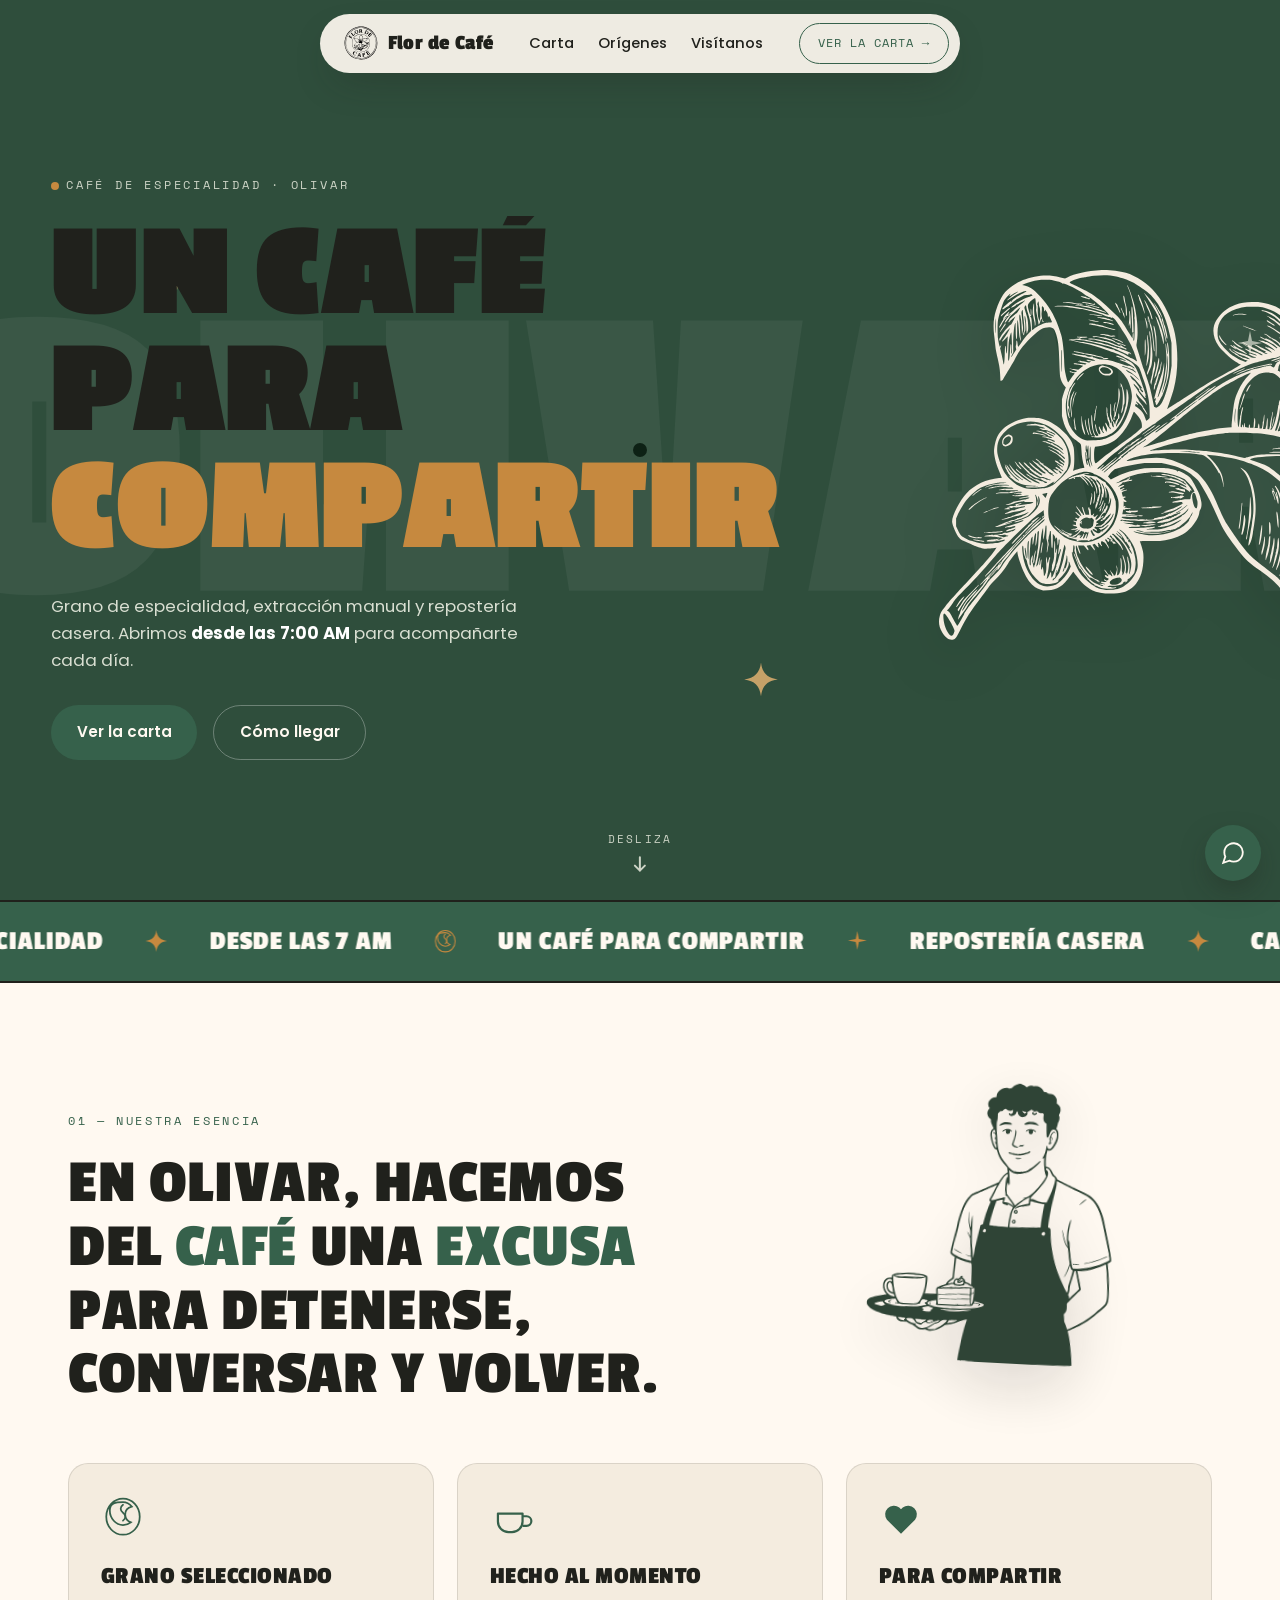
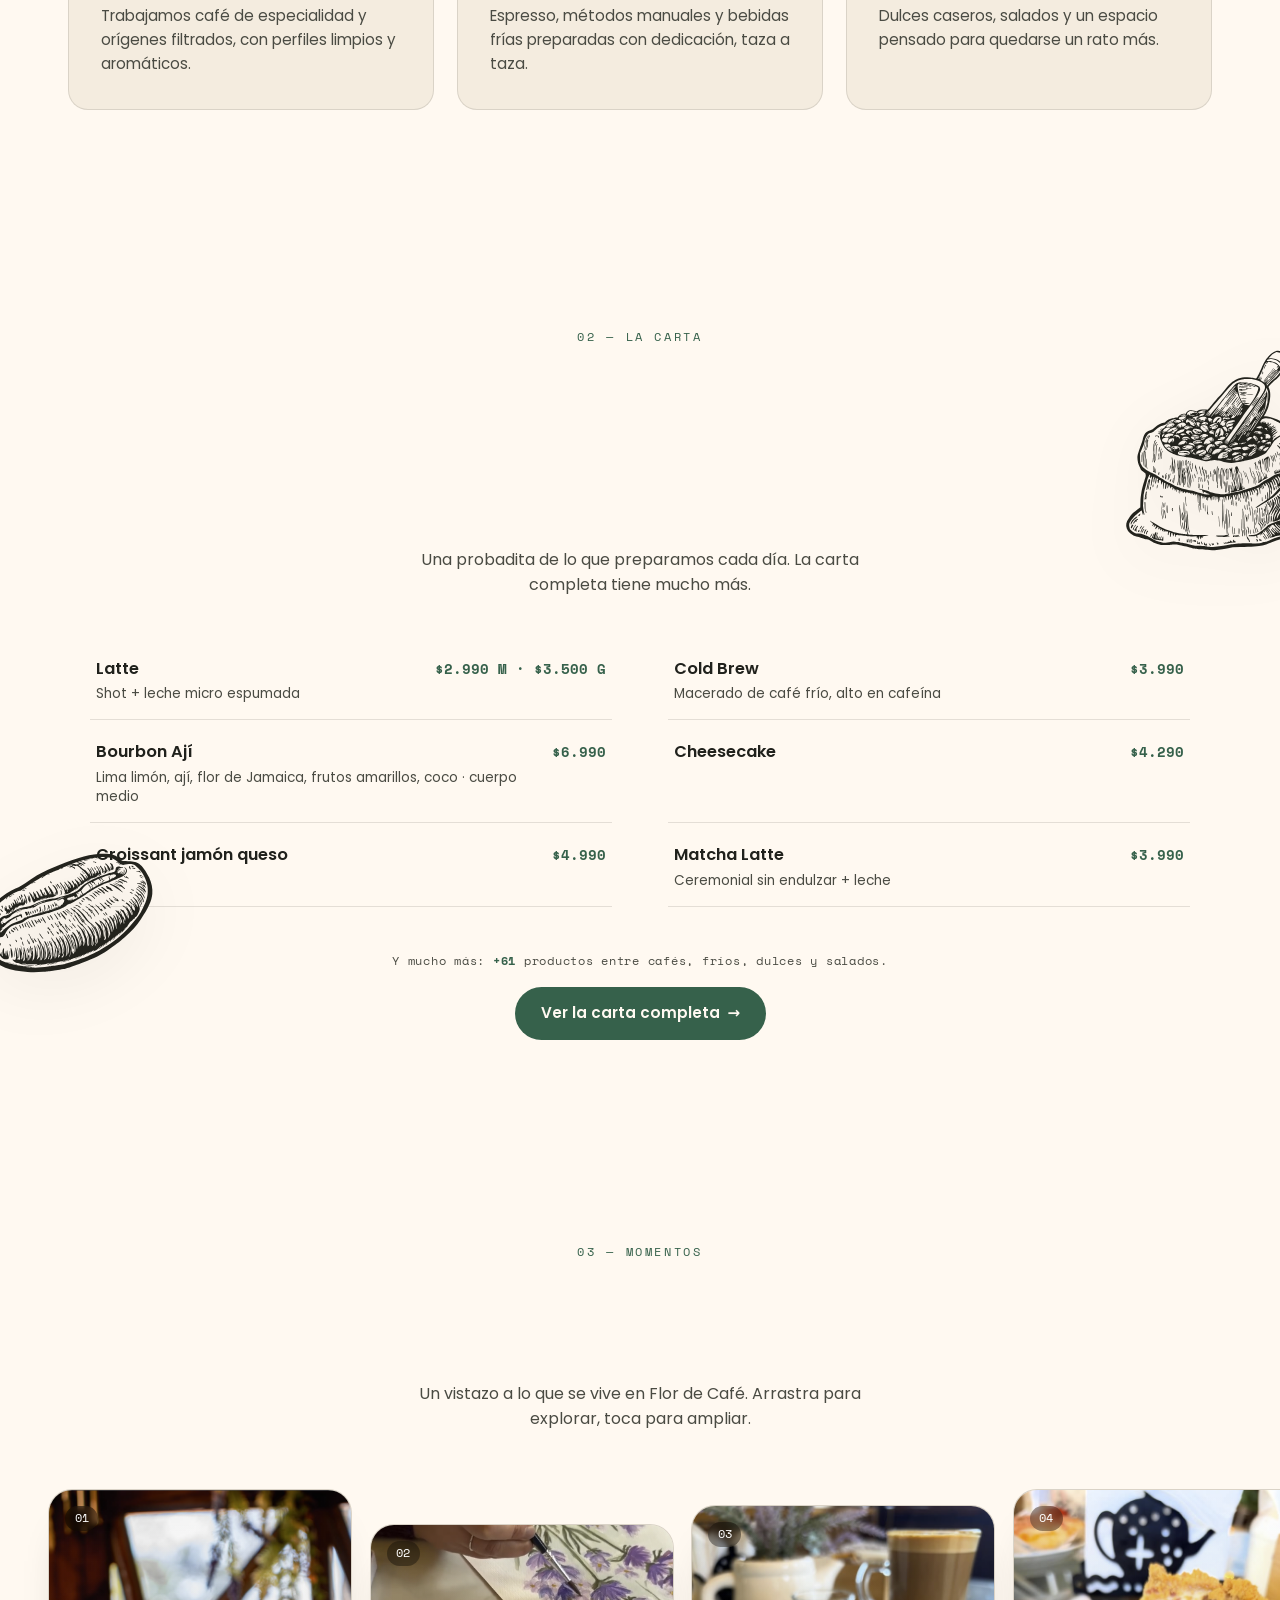
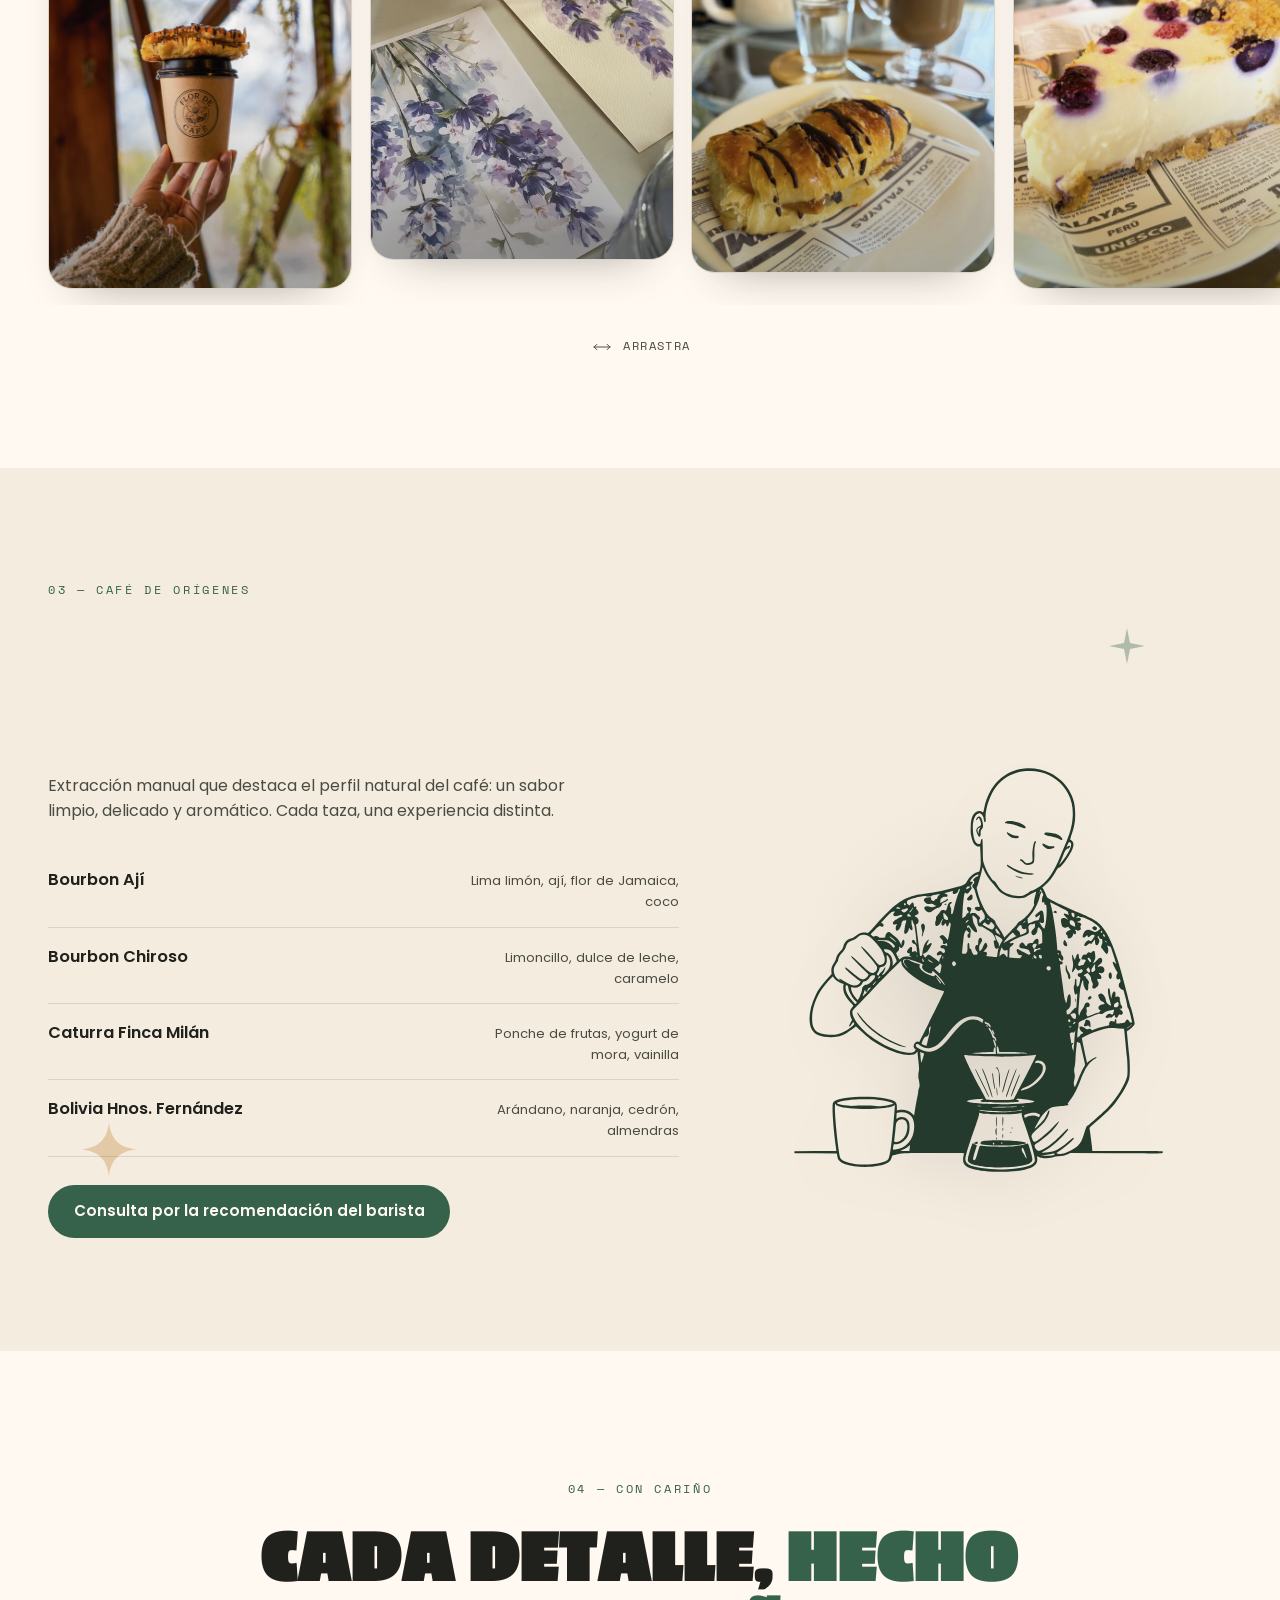
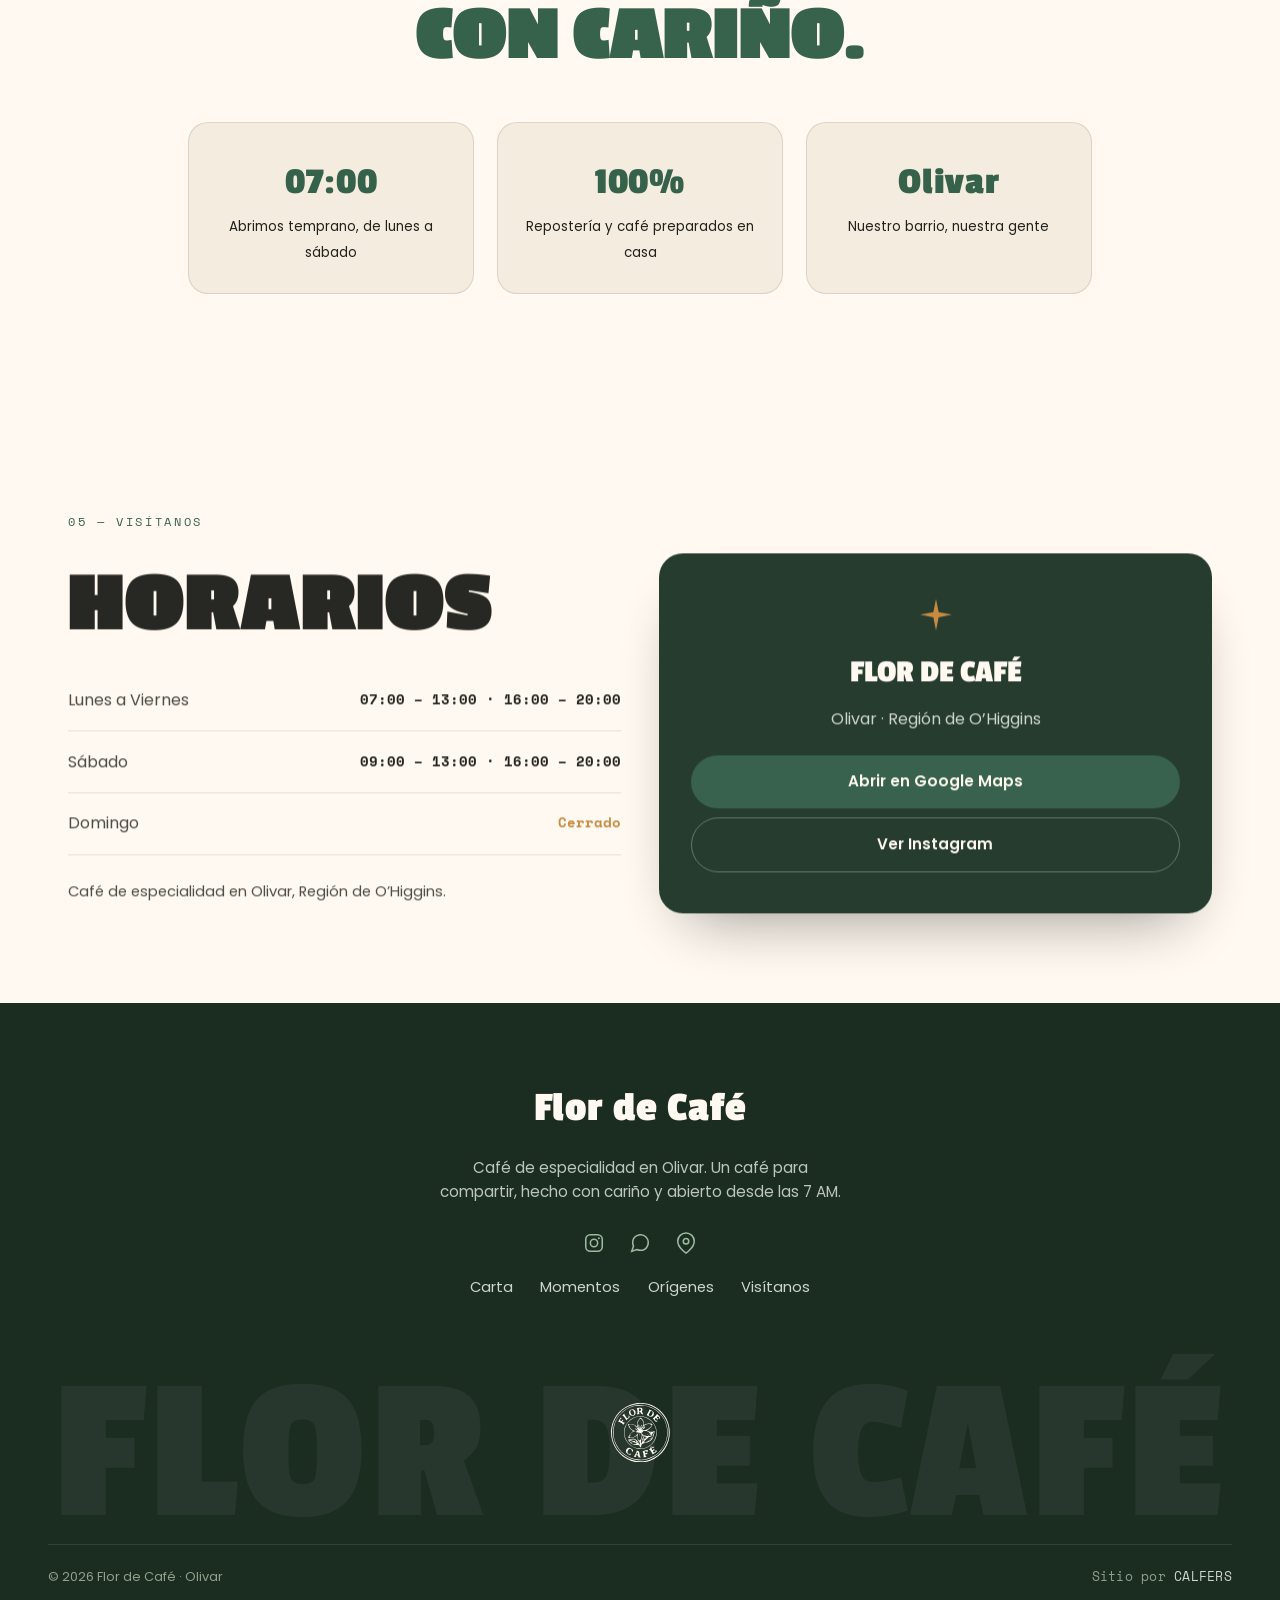
==== commit d3b605c2: "Eliminar pantalla de carga preloader y reemplazar por transición suave de entrada fade-in" ====
--- a/index.html
+++ b/index.html
@@ -27,14 +27,6 @@
 
 <div class="cursor" aria-hidden="true"></div>
 
-<!-- ============ PRELOADER ============ -->
-<div class="preloader" id="preloader">
-  <div class="pre-inner">
-    <svg class="pre-logo"><use href="#brand"/></svg>
-    <div class="pre-word">FLOR DE CAFÉ</div>
-    <div class="pre-bar"><span></span></div>
-  </div>
-</div>
 
 <!-- ============ NAV ============ -->
 <header class="nav" id="nav"><div class="nav-inner">
--- a/css/style.css
+++ b/css/style.css
@@ -66,17 +66,10 @@
 .cursor.grow{width:56px;height:56px;background:var(--amber)}
 @media (hover:none){.cursor{display:none}}
 
-/* ---------- preloader ---------- */
-.preloader{position:fixed;inset:0;background:var(--forest);z-index:10000;
-  display:grid;place-items:center;transition:opacity .6s,visibility .6s}
-.preloader.done{opacity:0;visibility:hidden}
-.pre-inner{display:grid;justify-items:center;gap:1.1rem}
-.pre-logo{width:76px;height:76px;color:var(--cream);animation:spin 3s linear infinite}
-@keyframes spin{to{transform:rotate(360deg)}}
-.pre-word{font-family:var(--font-d);font-weight:700;color:var(--cream);letter-spacing:.14em;
-  font-size:1.5rem}
-.pre-bar{width:180px;height:3px;background:rgba(255,255,255,.15);border-radius:3px;overflow:hidden}
-.pre-bar span{display:block;height:100%;width:0;background:var(--amber);border-radius:3px}
+/* ---------- suave entrada de página ---------- */
+.preloader{display:none!important}
+@keyframes pageFadeIn{from{opacity:0}to{opacity:1}}
+main{animation:pageFadeIn .4s cubic-bezier(0.16, 1, 0.3, 1) forwards}
 
 /* ---------- nav ---------- */
 .nav{position:fixed;top:0;left:0;right:0;z-index:900;display:flex;justify-content:center;
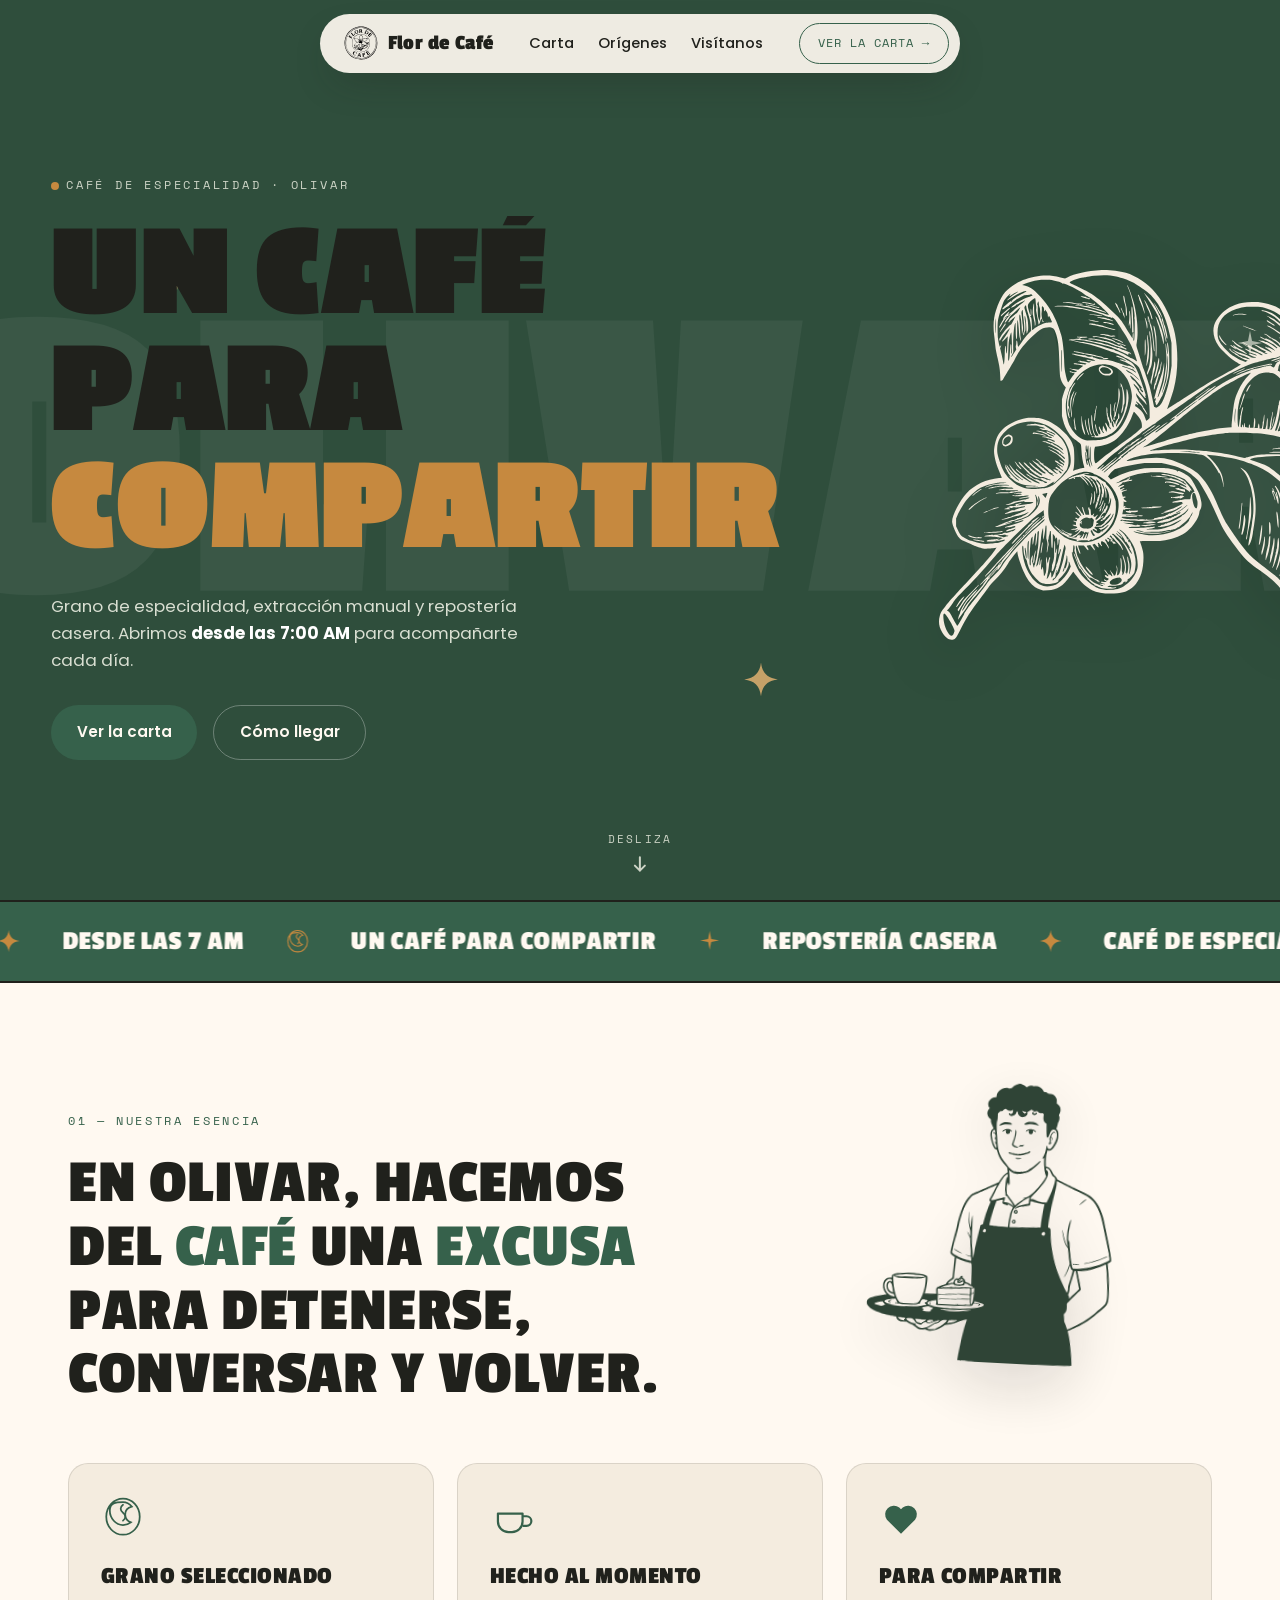
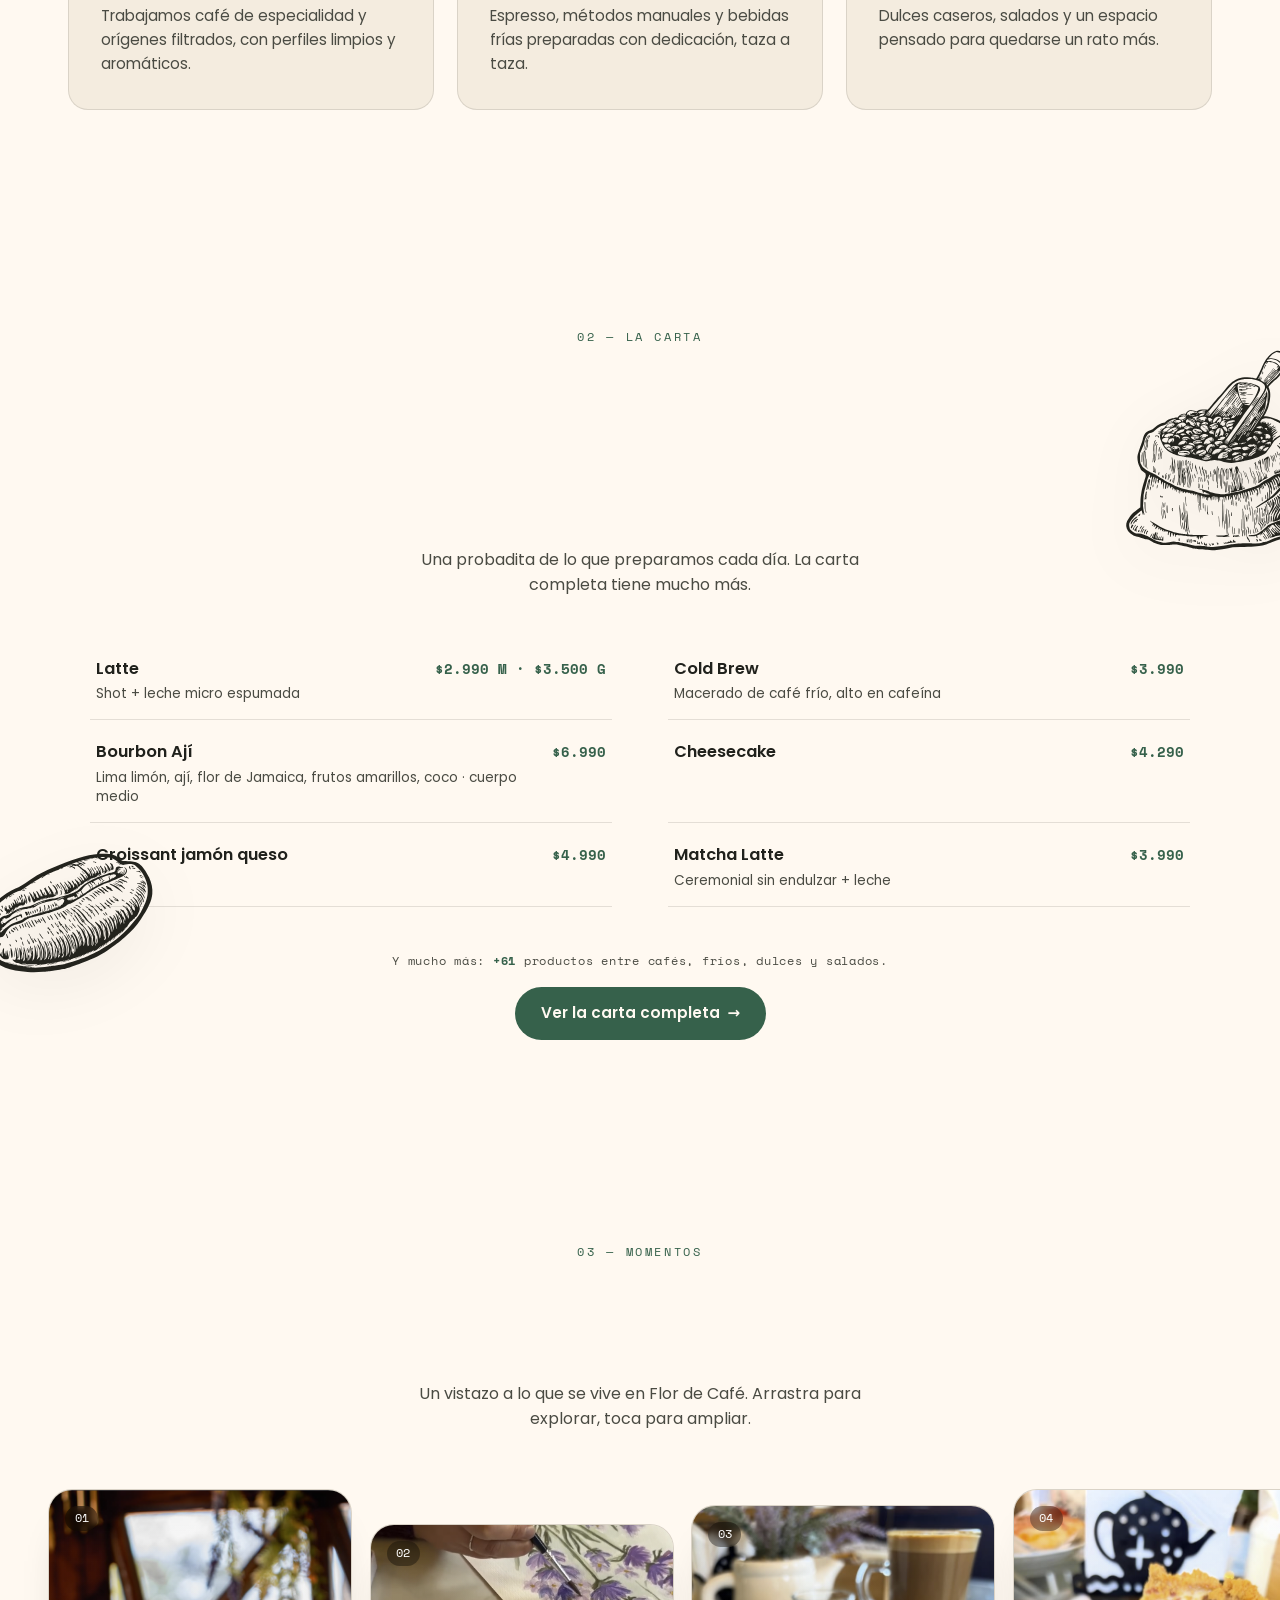
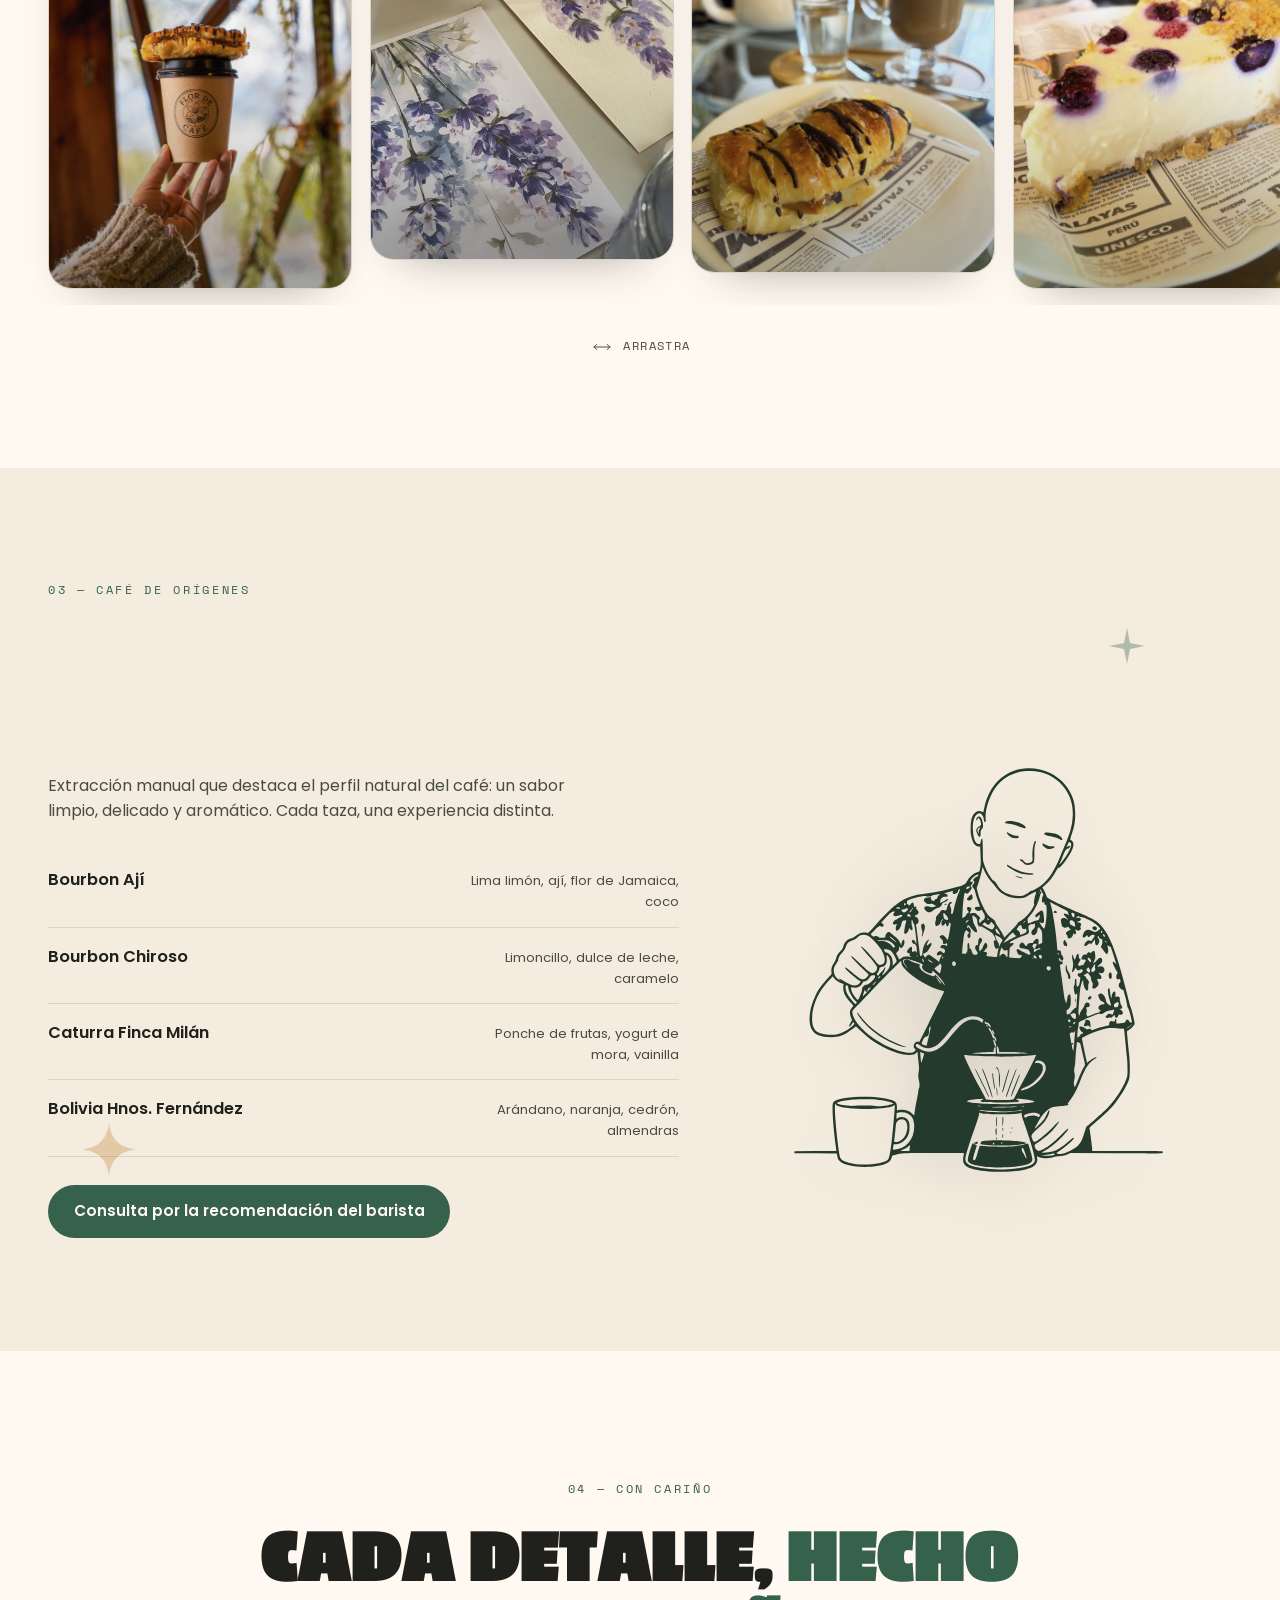
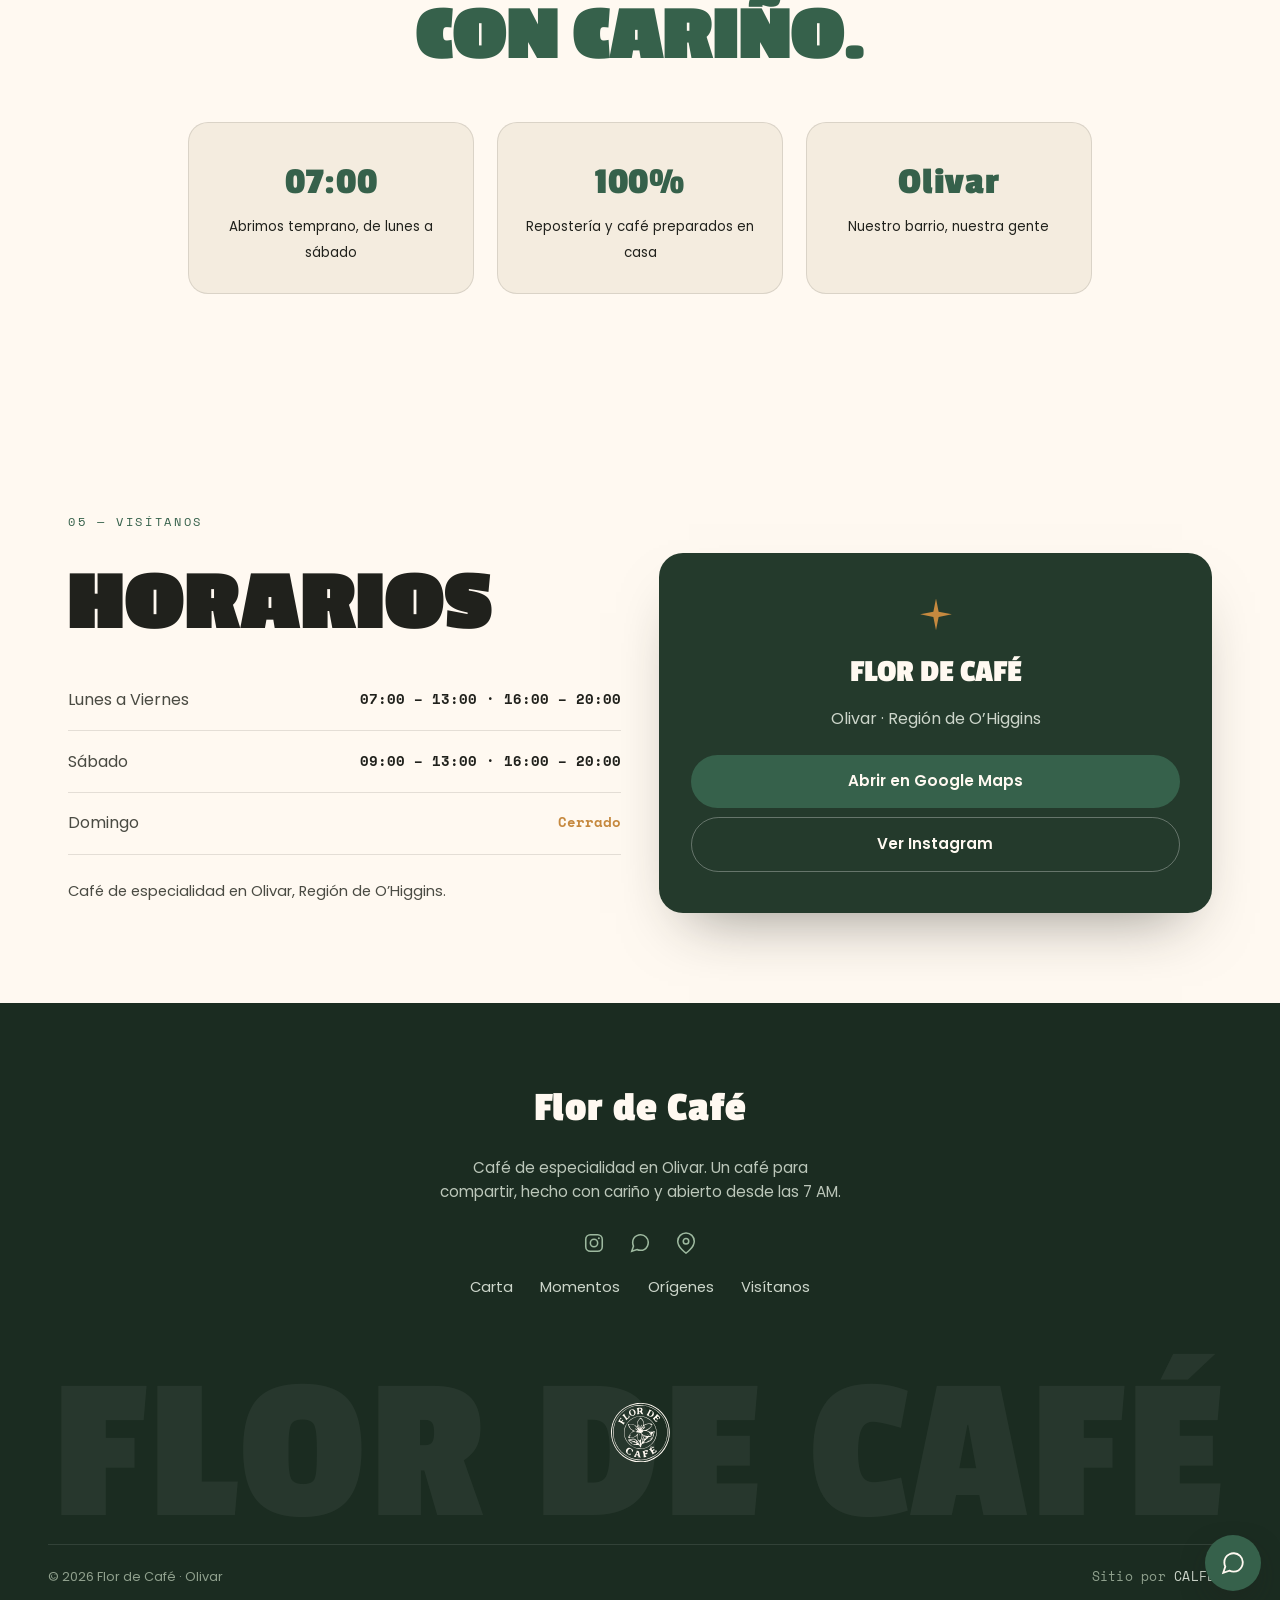
==== commit f98d6f35: "Quitar el cursor personalizado (círculo que seguía al mouse) Elimina el div .cursor de ambas páginas" ====
--- a/index.html
+++ b/index.html
@@ -25,7 +25,6 @@
   <symbol id="d-arrow" viewBox="0 0 24 24"><path d="M12 4v16M6 14l6 6 6-6" fill="none" stroke="currentColor" stroke-width="2.4" stroke-linecap="round" stroke-linejoin="round"/></symbol>
 </svg>
 
-<div class="cursor" aria-hidden="true"></div>
 
 
 <!-- ============ NAV ============ -->
--- a/css/style.css
+++ b/css/style.css
@@ -59,16 +59,26 @@
 .section-title em{font-style:normal;color:var(--green)}
 .section-desc{color:var(--ink-soft);max-width:46ch;margin-top:1rem}
 
-/* ---------- custom cursor ---------- */
-.cursor{position:fixed;top:0;left:0;width:14px;height:14px;border-radius:50%;
-  background:var(--green);pointer-events:none;z-index:9999;transform:translate(-50%,-50%);
-  transition:width .25s var(--ease),height .25s var(--ease),background .25s,opacity .3s;mix-blend-mode:multiply}
-.cursor.grow{width:56px;height:56px;background:var(--amber)}
-@media (hover:none){.cursor{display:none}}
-
-/* ---------- suave entrada de página ---------- */
+
+/* ---------- transiciones de navegación ---------- */
+@view-transition {
+  navigation: auto;
+}
+
+body {
+  opacity: 1;
+  transform: translateY(0);
+  transition: opacity .35s cubic-bezier(0.16, 1, 0.3, 1), transform .35s cubic-bezier(0.16, 1, 0.3, 1);
+}
+
+body.page-exiting {
+  opacity: 0 !important;
+  transform: translateY(-10px) !important;
+  pointer-events: none;
+}
+
 .preloader{display:none!important}
-@keyframes pageFadeIn{from{opacity:0}to{opacity:1}}
+@keyframes pageFadeIn{from{opacity:0;transform:translateY(10px)}to{opacity:1;transform:translateY(0)}}
 main{animation:pageFadeIn .4s cubic-bezier(0.16, 1, 0.3, 1) forwards}
 
 /* ---------- nav ---------- */
@@ -505,7 +515,7 @@
 @media(max-width:600px){.foot-bottom{justify-content:center;text-align:center}}
 
 /* ---------- carta.html: sticky tabs + counts ---------- */
-.page-carta .carta-tabs{position:sticky;top:62px;z-index:60;margin:0 -1rem;padding:1rem;
+.page-carta .carta-tabs{position:sticky;top:62px;z-index:60;margin:0 -1rem 3rem;padding:1rem;
   background:rgba(255,249,241,.92);backdrop-filter:blur(12px);border-radius:0 0 20px 20px;
   box-shadow:0 10px 30px -15px rgba(32,33,28,.12)}
 .tab .cnt{opacity:.6;margin-left:.35rem}
